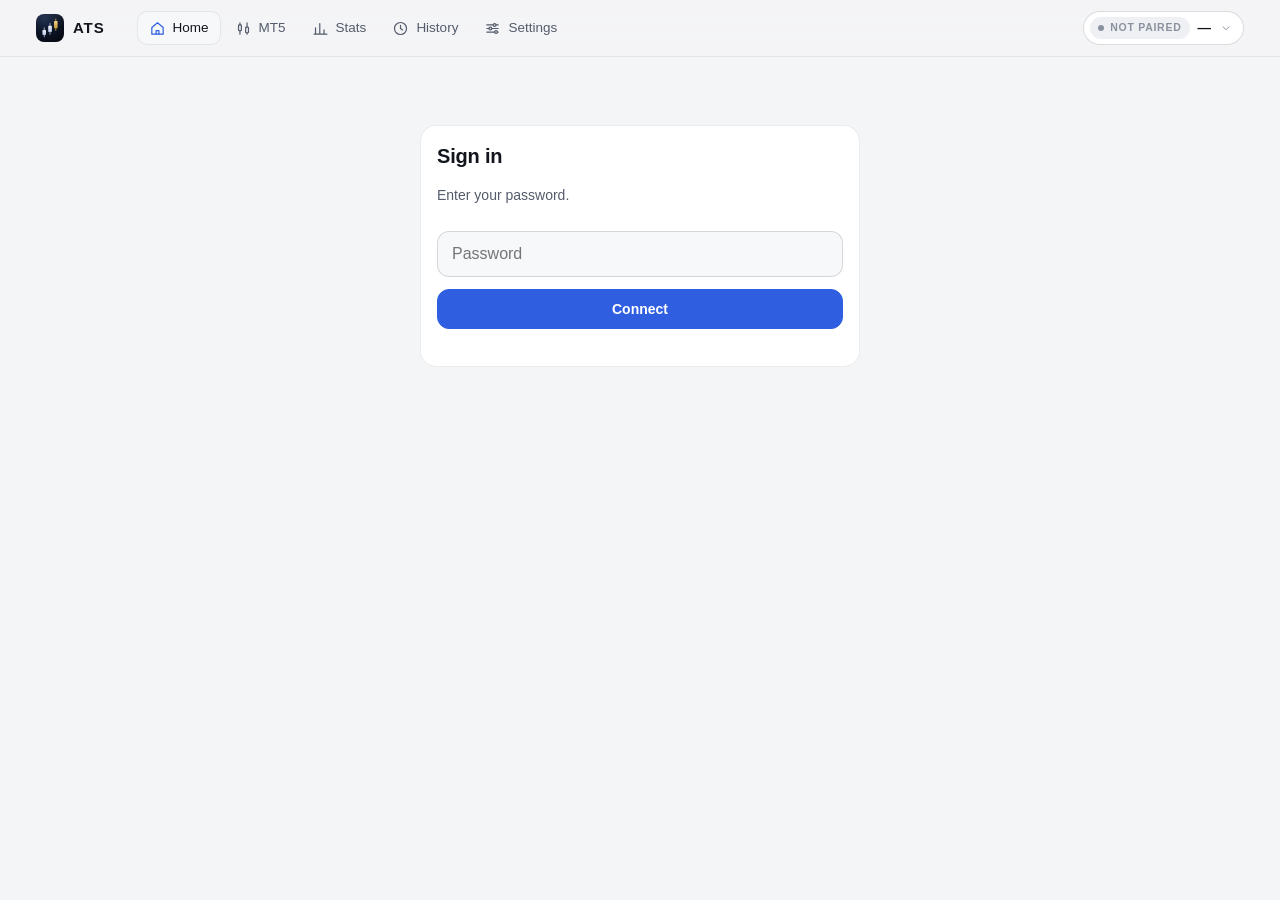
==== ats/index.html @ 589d9b40 "ATS v4.18.0: ATS Bot Activity scrolls (iPhone) + its own Clear history (tap twice); cache v32" ====
<!doctype html>
<html lang="en"><head>
<meta charset="utf-8">
<meta name="viewport" content="width=device-width,initial-scale=1,viewport-fit=cover">
<meta name="theme-color" content="#0a0b0e" media="(prefers-color-scheme: dark)">
<meta name="theme-color" content="#f4f5f7" media="(prefers-color-scheme: light)">
<meta name="mobile-web-app-capable" content="yes">
<meta name="apple-mobile-web-app-capable" content="yes">
<meta name="apple-mobile-web-app-status-bar-style" content="black-translucent">
<meta name="apple-mobile-web-app-title" content="ATS">
<meta name="application-name" content="ATS">
<meta name="app-version" content="4.18.0">
<meta name="description" content="ATS: ATS Bot, Rise and Fall, Even/Odd, Over/Under and Matches/Differs bots plus the MT5 bot, running 24/7 on your server.">
<title>ATS · Auto Trading System</title>
<link rel="manifest" href="manifest.json">
<link rel="icon" type="image/png" sizes="32x32" href="icons/favicon-32.png">
<link rel="icon" type="image/png" sizes="192x192" href="icons/ats-192.png">
<link rel="apple-touch-icon" sizes="180x180" href="icons/ats-180.png">
<link rel="stylesheet" href="style.css?v=74">
<script>try{var t=localStorage.getItem('ats.theme2')||'auto';var d=t==='dark'||(t==='auto'&&matchMedia('(prefers-color-scheme: dark)').matches);document.documentElement.dataset.theme=d?'dark':'light';}catch(e){document.documentElement.dataset.theme='dark';}</script>
</head><body>
<div class="chrome" id="chrome">
<header class="top">
  <div class="top-inner">
    <div class="brand"><span class="logo" aria-hidden="true"><img src="icons/ats-192.png" alt="" width="28" height="28"></span><b>ATS</b></div>
    <nav class="tabbar" id="tabbar" aria-label="Sections">
      <button type="button" data-go="home" class="on"><svg viewBox="0 0 24 24"><path d="M4 10.5L12 4l8 6.5V20H4z"/><path d="M10 20v-5h4v5"/></svg><span>Home</span></button>
      <button type="button" data-go="mt5"><svg viewBox="0 0 24 24"><path d="M7 4v3M7 15v5M17 4v6M17 18v2"/><rect x="5" y="7" width="4" height="8" rx="1"/><rect x="15" y="10" width="4" height="8" rx="1"/></svg><span>MT5</span></button>
      <button type="button" data-go="stats"><svg viewBox="0 0 24 24"><path d="M5 20V11M11 20V5M17 20v-6M3 20h18"/></svg><span>Stats</span></button>
      <button type="button" data-go="history"><svg viewBox="0 0 24 24"><circle cx="12" cy="12" r="8.5"/><path d="M12 7.5V12l3 2"/></svg><span>History</span></button>
      <button type="button" data-go="settings"><svg viewBox="0 0 24 24"><path d="M4 7h9M17 7h3M4 12h3M11 12h9M4 17h11M19 17h1"/><circle cx="15" cy="7" r="2"/><circle cx="9" cy="12" r="2"/><circle cx="17" cy="17" r="2"/></svg><span>Settings</span></button>
    </nav>
    <button type="button" class="stop-top" id="stopTop" hidden aria-label="Stop all bots"><svg viewBox="0 0 24 24"><rect x="6.5" y="6.5" width="11" height="11" rx="2"/></svg><span>Stop all</span></button>
    <button type="button" class="acct-pill" id="acctPill" aria-label="Account"><span class="badge" id="modeBadge"><i class="live-dot" id="liveDot"></i><span id="modeTxt">OFFLINE</span></span><span class="acct-bal" id="acctBal">—</span><svg class="chev" viewBox="0 0 24 24"><path d="M7 10l5 5 5-5"/></svg></button>
  </div>
</header>
<div class="real-strip" id="realStrip" hidden><span class="real-mini">REAL</span><span id="realStripTxt">Real money</span></div>
</div>

<main id="main">
  <section class="view" id="v-home">
    <div class="pair-card card" id="pairCard" hidden>
      <h2>Sign in</h2>
      <p class="muted">Enter your password.</p>
      <input type="password" id="pairInput" class="field" placeholder="Password" autocomplete="current-password" autocapitalize="off" autocorrect="off" spellcheck="false">
      <button type="button" class="btn primary block" id="pairBtn">Connect</button>
      <p class="err-txt" id="pairErr"></p>
    </div>
    <div id="homeMain" class="home">
      <header class="welcome">
        <div class="welcome-txt">
          <h1>Welcome, <span id="atsName">Trader</span><button type="button" class="icon-btn" id="atsNameEdit" aria-label="Edit name"><svg viewBox="0 0 24 24"><path d="M4 20h4L19 9l-4-4L4 16z"/></svg></button></h1>
          <p>to the future of auto trading</p>
        </div>
        <span class="mode-tag" id="heroMode">OFFLINE</span>
      </header>
      <div class="home-grid">
        <div class="home-main">
          <div class="summary" id="summary"></div>
          <section class="sec" aria-label="Bots">
            <div class="sec-h"><h2>Bots</h2><button type="button" class="btn danger sm" id="stopAll" hidden>Stop all</button></div>
            <div class="bots" id="bots"></div>
          </section>
        </div>
        <aside class="home-side">
          <section class="card" id="recentCard">
            <div class="card-h"><h3>Recent trades</h3><button type="button" class="link" data-go="history">See all</button></div>
            <ul class="trades" id="recent"></ul>
          </section>
          <div class="status-line" id="statusLine"><i class="dot"></i><span id="statusTxt">Connecting…</span></div>
        </aside>
      </div>
    </div>
  </section>

  <section class="view" id="v-bot" hidden>
    <div class="bot-head">
      <button type="button" class="back" id="botBack"><svg viewBox="0 0 24 24"><path d="M15 5l-7 7 7 7"/></svg><span>Bots</span></button>
      <div class="bot-title"><span class="mono" id="botMono">RF</span><div><h1 id="botName">Rise and Fall</h1><small id="botSub">V25 (1s)</small></div></div>
      <div class="bot-actions"><span class="chip" id="botChip">Stopped</span><button type="button" class="btn primary" id="botGo">Start</button></div>
    </div>
    <div class="bot-grid">
      <div class="bot-col">
        <div id="botLive"></div>
        <div id="botAnalysis"></div>
        <section class="card" id="botRecentCard"><div class="card-h"><h3>Recent trades</h3><button type="button" class="link" id="botHistLink">History</button></div><ul class="trades" id="botRecent"></ul></section>
      </div>
      <div class="bot-col">
        <section class="card form-card">
          <div class="card-h"><h3>Settings</h3><span class="muted" id="botFormNote"></span></div>
          <div class="notice" id="botFormLock" hidden><span>Stop the bot to change its settings.</span></div>
          <form id="botForm" autocomplete="off" onsubmit="return false"></form>
          <div class="save-row" id="botSave" hidden><button type="button" class="btn ghost" id="botDiscard">Discard</button><button type="button" class="btn primary" id="botSaveBtn">Save</button></div>
        </section>
      </div>
    </div>
  </section>

  <section class="view" id="v-ab" hidden>
    <div class="bot-head ab-head"><button type="button" class="back" id="abBack"><svg viewBox="0 0 24 24"><path d="M15 5l-7 7 7 7"/></svg><span>Bots</span></button></div>
    <div class="ab-wrap">
      <div id="abBody"></div>
      <section class="card ab-params">
        <button type="button" class="ab-ph" id="abParamsBtn" aria-expanded="false" aria-controls="abParamsBox"><span><b>Parameters</b><small>Stake, martingale, daily target, stop</small></span><svg viewBox="0 0 24 24"><path d="M7 10l5 5 5-5"/></svg></button>
        <div id="abParamsBox" hidden>
          <div class="notice" id="abLock" hidden><span>Stop the bot to change its parameters.</span></div>
          <form id="abForm" autocomplete="off" onsubmit="return false"></form>
          <p class="muted small ab-worst" id="abWorst"></p>
          <div class="save-row" id="abSave" hidden><button type="button" class="btn ghost" id="abDiscard">Discard</button><button type="button" class="btn primary" id="abSaveBtn">Save</button></div>
        </div>
      </section>
      <section class="card ab-params">
        <button type="button" class="ab-ph" id="abActBtn" aria-expanded="false" aria-controls="abActBox"><span><b>Activity</b><small id="abActSub">Recent trades</small></span><svg viewBox="0 0 24 24"><path d="M7 10l5 5 5-5"/></svg></button>
        <div id="abActBox" hidden><div class="ab-actf"><button type="button" class="ab-reset ab-clear" id="abClear" hidden><svg viewBox="0 0 24 24"><path d="M4 7h16M9 7V4.5h6V7M6.5 7l1 13h9l1-13"/></svg><span>Clear history</span></button></div><div class="ab-scroll" id="abScroll"><ul class="trades" id="abRecent"></ul></div></div>
      </section>
    </div>
  </section>

  <section class="view" id="v-mt5" hidden>
    <h1 class="page-title">MT5 <span>V25 (1s) CFD</span></h1>
    <div id="mt5Body"></div>
  </section>

  <section class="view" id="v-stats" hidden>
    <h1 class="page-title">Stats</h1>
    <div class="chips" id="statsChips"></div>
    <div id="statsBody"><div class="card"><p class="muted">Loading…</p></div></div>
  </section>

  <section class="view" id="v-history" hidden>
    <h1 class="page-title">History</h1>
    <div class="chips" id="histChips"></div>
    <div class="card"><ul class="trades" id="histList"></ul></div>
    <button type="button" class="btn ghost block" id="exportBtn">Export CSV</button>
  </section>

  <section class="view" id="v-settings" hidden>
    <h1 class="page-title">Settings</h1>
    <div id="setBody"></div>
  </section>
</main>

<button type="button" class="upd-bar" id="updBar" hidden>Update available</button>
<div class="toasts" id="toasts" aria-live="polite"></div>
<div class="sheet-wrap" id="sheetWrap" hidden><div class="sheet-bg" id="sheetBg"></div><div class="sheet" id="sheet" role="dialog"></div></div>

<script src="shared/ats-engine.js?v=74"></script>
<script src="remote.js?v=74"></script>
<script src="app.js?v=74"></script>
<script src="mt5.js?v=74"></script>
<script src="push.js?v=74"></script>
</body></html>
---- ats/style.css ----
/* ATS v4.9 · hairline design system. Light + dark, gold for Real. */
:root{--r-lg:16px;--r:12px;--r-sm:9px;--pad:16px;--gap:12px;--font:-apple-system,BlinkMacSystemFont,"SF Pro Text","Inter","Segoe UI",Roboto,Helvetica,Arial,sans-serif;--mono:"SF Mono",ui-monospace,Menlo,Consolas,monospace;--tab-h:64px;--sab:env(safe-area-inset-bottom,0px);--sat:env(safe-area-inset-top,0px)}
html[data-theme=dark]{color-scheme:dark;--bg:#0a0b0e;--bg2:#0e1014;--s1:#121419;--s2:#171a20;--s3:#1d2128;--line:rgba(255,255,255,.075);--line2:rgba(255,255,255,.13);--tx:#eceef2;--tx2:#a3a9b5;--tx3:#6c7380;--acc:#7aa2ff;--acc-bg:rgba(122,162,255,.12);--acc-tx:#0a0b0e;--up:#3fcf8e;--up-bg:rgba(63,207,142,.12);--dn:#ff6b6b;--dn-bg:rgba(255,107,107,.12);--warn:#f0b64e;--warn-bg:rgba(240,182,78,.12);--gold:#d9b25f;--gold2:#b58d3c;--gold-bg:rgba(217,178,95,.12);--shadow:0 12px 40px rgba(0,0,0,.45);--blur:rgba(10,11,14,.78)}
html[data-theme=light]{color-scheme:light;--bg:#f4f5f7;--bg2:#eef0f3;--s1:#ffffff;--s2:#f7f8fa;--s3:#eef0f4;--line:rgba(15,20,30,.08);--line2:rgba(15,20,30,.15);--tx:#12151b;--tx2:#545c6b;--tx3:#8a919e;--acc:#2f5fe0;--acc-bg:rgba(47,95,224,.09);--acc-tx:#fff;--up:#0f9a5f;--up-bg:rgba(15,154,95,.09);--dn:#d93b3b;--dn-bg:rgba(217,59,59,.08);--warn:#b9790e;--warn-bg:rgba(185,121,14,.1);--gold:#a77b22;--gold2:#8a6418;--gold-bg:rgba(167,123,34,.1);--shadow:0 12px 40px rgba(20,25,35,.14);--blur:rgba(244,245,247,.82)}
html.is-real{--acc:var(--gold);--acc-bg:var(--gold-bg)}
*{box-sizing:border-box;-webkit-tap-highlight-color:transparent}
html,body{margin:0;background:var(--bg);color:var(--tx);font:14px/1.45 var(--font);-webkit-font-smoothing:antialiased;-webkit-text-size-adjust:100%;text-size-adjust:100%}
body{min-height:100vh;padding-bottom:calc(var(--tab-h) + var(--sab) + 16px)}
h1,h2,h3{margin:0;font-weight:600;letter-spacing:-.01em}
button{font:inherit;color:inherit;cursor:pointer}
button:disabled{cursor:default;opacity:.45}
svg{width:18px;height:18px;fill:none;stroke:currentColor;stroke-width:1.7;stroke-linecap:round;stroke-linejoin:round;flex:none}
[hidden]{display:none!important}
.up{color:var(--up)}.dn{color:var(--dn)}.muted{color:var(--tx2)}.small{font-size:12.5px}.center{text-align:center}
.eyebrow{display:block;font-size:10.5px;font-weight:600;letter-spacing:.08em;text-transform:uppercase;color:var(--tx3)}

/* chrome */
.chrome{position:sticky;top:0;z-index:30;border-bottom:1px solid var(--line);padding-top:var(--sat)}
.chrome:before{content:"";position:absolute;inset:0;z-index:-1;background:var(--blur);backdrop-filter:saturate(1.4) blur(18px);-webkit-backdrop-filter:saturate(1.4) blur(18px)}
.top-inner{max-width:1240px;margin:0 auto;height:56px;display:flex;align-items:center;gap:14px;padding:0 var(--pad)}
.brand{display:flex;align-items:center;gap:9px;font-size:15px;letter-spacing:.06em}
.brand b{font-weight:700}.logo{color:var(--acc);display:flex}.logo svg{width:26px;height:26px;stroke:none}
.acct-pill{margin-left:auto;display:flex;align-items:center;gap:8px;height:34px;padding:0 10px 0 6px;border:1px solid var(--line2);border-radius:999px;background:var(--s1);min-width:0}
.acct-pill .chev{width:14px;height:14px;color:var(--tx3)}
.badge{display:inline-flex;align-items:center;gap:6px;height:22px;padding:0 8px;border-radius:999px;background:var(--s3);font-size:10.5px;font-weight:700;letter-spacing:.07em;color:var(--tx2)}
.badge.real{background:var(--gold-bg);color:var(--gold)}.badge.off{color:var(--tx3)}
.live-dot{width:6px;height:6px;border-radius:50%;background:var(--tx3)}
.live-dot.on{background:var(--up);box-shadow:0 0 0 3px var(--up-bg);animation:pulse 2s infinite}
@keyframes pulse{50%{box-shadow:0 0 0 5px transparent}}
.acct-bal{font-weight:600;font-variant-numeric:tabular-nums;font-size:13.5px;white-space:nowrap}
.real-strip{display:flex;justify-content:center;align-items:center;gap:8px;padding:6px var(--pad);font-size:12px;color:var(--gold);border-top:1px solid var(--gold-bg);background:linear-gradient(90deg,transparent,var(--gold-bg),transparent)}
.real-mini{font-size:10px;font-weight:700;letter-spacing:.1em;border:1px solid var(--gold);border-radius:4px;padding:0 5px}
.tabbar{position:fixed;left:0;right:0;bottom:0;z-index:40;display:flex;justify-content:space-around;height:calc(var(--tab-h) + var(--sab));padding:6px 4px var(--sab);background:var(--blur);backdrop-filter:saturate(1.4) blur(18px);-webkit-backdrop-filter:saturate(1.4) blur(18px);border-top:1px solid var(--line)}
.tabbar button{flex:1;display:flex;flex-direction:column;align-items:center;justify-content:center;gap:3px;border:0;background:none;color:var(--tx3);font-size:10.5px;font-weight:500;border-radius:10px;min-width:0}
.tabbar button svg{width:21px;height:21px}
.tabbar button.on{color:var(--tx)}.tabbar button.on svg{color:var(--acc)}

main{max-width:1240px;margin:0 auto;padding:18px var(--pad) 8px}
.view{animation:fade .22s ease}
@keyframes fade{from{opacity:0;transform:translateY(4px)}}
.page-title{font-size:24px;margin:4px 0 16px;display:flex;align-items:baseline;gap:10px;flex-wrap:wrap}
.page-title span{font-size:13px;font-weight:500;color:var(--tx3)}

/* cards, rows */
.card{background:var(--s1);border:1px solid var(--line);border-radius:var(--r-lg);padding:var(--pad);margin-bottom:var(--gap);min-width:0}
.card-h{display:flex;align-items:center;justify-content:space-between;gap:10px;margin-bottom:12px;min-width:0}
.card-h h3{font-size:14px}.card-h .muted{font-size:12px;white-space:nowrap;overflow:hidden;text-overflow:ellipsis}
.row{display:flex;align-items:center;gap:12px;padding:11px 0;border-top:1px solid var(--line);width:100%;min-width:0;text-align:left}
.card-h+.row,.row:first-child{border-top:0}
.row .l{flex:1;min-width:0}.row .l b{display:block;font-weight:500}.row .l small{display:block;color:var(--tx3);font-size:12px;overflow:hidden;text-overflow:ellipsis}
.row .r{text-align:right;font-variant-numeric:tabular-nums;font-weight:600}.row .r small{display:block;font-weight:500;font-size:12px}
.row .mtr{width:90px;flex:none}
.link-row{background:none;border:0;border-top:1px solid var(--line);color:inherit}.link-row svg{color:var(--tx3);width:16px;height:16px}
.kv{display:flex;justify-content:space-between;gap:10px;padding:8px 0;border-top:1px solid var(--line);font-size:13px}.kv span{color:var(--tx2)}.kv b{font-weight:500;text-align:right}
.kvs{display:grid;grid-template-columns:repeat(4,minmax(0,1fr));gap:1px;background:var(--line);border:1px solid var(--line);border-radius:var(--r);overflow:hidden;margin-top:14px}
.kvs>div{background:var(--s1);padding:10px 10px 9px;min-width:0}.kvs b{display:block;margin-top:3px;font-weight:600;font-variant-numeric:tabular-nums;white-space:nowrap;overflow:hidden;text-overflow:ellipsis;font-size:13.5px}
.empty{color:var(--tx3);padding:14px 0;text-align:center;list-style:none;margin:0}
.notice{display:flex;gap:10px;align-items:flex-start;padding:10px 12px;border-radius:var(--r);background:var(--warn-bg);color:var(--warn);font-size:13px;margin-bottom:12px;border:1px solid transparent}
.notice.bad{background:var(--dn-bg);color:var(--dn)}
.chip{display:inline-flex;align-items:center;gap:6px;height:22px;padding:0 9px;border-radius:999px;border:1px solid var(--line2);font-size:11.5px;font-weight:600;color:var(--tx2);white-space:nowrap;flex:none}
.chip.live{color:var(--up);border-color:transparent;background:var(--up-bg)}.chip.live:before{content:"";width:6px;height:6px;border-radius:50%;background:currentColor;animation:pulse 2s infinite}
.chip.ok{color:var(--up);border-color:transparent;background:var(--up-bg)}.chip.warn{color:var(--warn);border-color:transparent;background:var(--warn-bg)}.chip.bad{color:var(--dn);border-color:transparent;background:var(--dn-bg)}
.tag{display:inline-block;margin-left:6px;padding:0 6px;border-radius:5px;border:1px solid var(--line2);font-size:10px;font-weight:600;color:var(--tx2);vertical-align:1px;letter-spacing:.02em}
.tag.real{color:var(--gold);border-color:var(--gold)}

/* buttons */
.btn{display:inline-flex;align-items:center;justify-content:center;gap:7px;height:40px;padding:0 16px;border-radius:var(--r);border:1px solid var(--line2);background:var(--s2);font-weight:600;font-size:14px;white-space:nowrap;transition:background .15s,border-color .15s,transform .1s}
.btn:active:not(:disabled){transform:scale(.98)}
.btn svg{width:15px;height:15px}
.btn.primary{background:var(--acc);border-color:var(--acc);color:var(--acc-tx)}
.btn.real{background:linear-gradient(180deg,var(--gold),var(--gold2));border-color:var(--gold2);color:#17130a}
.btn.ghost{background:transparent}.btn.ghost:hover:not(:disabled){background:var(--s2)}
.btn.danger{background:var(--dn-bg);border-color:transparent;color:var(--dn)}
.btn.block{width:100%}.btn.sm{height:34px;padding:0 12px;font-size:13px;border-radius:10px}
.link{background:none;border:0;padding:4px 0;color:var(--acc);font-weight:600;font-size:13px}.link.dn{color:var(--dn)}
.icon-btn{display:inline-flex;align-items:center;justify-content:center;width:28px;height:28px;border-radius:8px;border:1px solid transparent;background:none;color:var(--tx3);vertical-align:middle;margin-left:4px}
.icon-btn:hover{border-color:var(--line2);color:var(--tx2)}.icon-btn svg{width:15px;height:15px}
.field{width:100%;height:46px;border-radius:var(--r);border:1px solid var(--line2);background:var(--s2);color:var(--tx);padding:0 14px;font:16px var(--font);margin:12px 0}
.field:focus{outline:0;border-color:var(--acc)}
.err-txt{color:var(--dn);font-size:13px;min-height:1em;margin:8px 0 0}

/* home */
.welcome{display:flex;align-items:flex-end;justify-content:space-between;gap:16px;margin:6px 0 18px}
.welcome h1{font-size:26px;line-height:1.15;letter-spacing:-.02em;font-weight:600}
.welcome h1 span{background:linear-gradient(90deg,var(--tx),var(--acc));-webkit-background-clip:text;background-clip:text;color:transparent}
.welcome p{margin:4px 0 0;color:var(--tx2);font-size:15px;letter-spacing:-.005em}
.mode-tag{flex:none;font-size:10.5px;font-weight:700;letter-spacing:.12em;text-transform:uppercase;padding:5px 10px;border-radius:999px;border:1px solid var(--line2);color:var(--tx2)}
.mode-tag.real{color:var(--gold);border-color:var(--gold)}.mode-tag.off{color:var(--tx3)}
.summary{display:grid;grid-template-columns:repeat(3,minmax(0,1fr));border:1px solid var(--line);border-radius:var(--r-lg);background:var(--s1);margin-bottom:22px;overflow:hidden}
.summary .sm{padding:14px var(--pad);border-left:1px solid var(--line);min-width:0}.summary .sm:first-child{border-left:0}
.summary b{display:block;font-size:19px;font-weight:600;margin-top:4px;font-variant-numeric:tabular-nums;letter-spacing:-.01em;white-space:nowrap;overflow:hidden;text-overflow:ellipsis}
.summary b em{font-style:normal;color:var(--tx3);font-weight:500;font-size:14px}
.summary small{display:block;color:var(--tx3);font-size:11.5px;white-space:nowrap;overflow:hidden;text-overflow:ellipsis}
.sec-h{display:flex;align-items:center;justify-content:space-between;margin-bottom:12px}.sec-h h2{font-size:17px}
.bots{display:grid;grid-template-columns:minmax(0,1fr);gap:var(--gap);margin-bottom:22px}
.bcard{background:var(--s1);border:1px solid var(--line);border-radius:var(--r-lg);padding:14px var(--pad) 12px;display:flex;flex-direction:column;min-width:0;transition:border-color .2s}
.bcard.on{border-color:color-mix(in srgb,var(--up) 35%,var(--line))}
.bc-h{display:flex;align-items:center;gap:11px;min-width:0}
.mono{flex:none;width:36px;height:36px;border-radius:10px;border:1px solid var(--line2);display:flex;align-items:center;justify-content:center;font:600 12px var(--mono);letter-spacing:.02em;color:var(--tx2);background:var(--s2)}
.bcard.on .mono{color:var(--acc);border-color:color-mix(in srgb,var(--acc) 40%,var(--line2))}
.bc-t{flex:1;min-width:0}.bc-t b{display:block;font-size:15px;font-weight:600}.bc-t small{display:block;color:var(--tx3);font-size:12px;white-space:nowrap;overflow:hidden;text-overflow:ellipsis}
.bc-m{display:grid;grid-template-columns:repeat(4,minmax(0,1fr));gap:8px;margin:14px 0 12px}
.bc-m b{display:block;font-size:15px;font-weight:600;margin-top:2px;font-variant-numeric:tabular-nums;white-space:nowrap;overflow:hidden;text-overflow:ellipsis}
.dbar{position:relative;height:4px;border-radius:4px;background:var(--s3);overflow:hidden}
.dbar .z{position:absolute;top:-2px;bottom:-2px;width:1px;background:var(--tx3);z-index:1}
.dbar .f{position:absolute;top:0;bottom:0;border-radius:4px}.dbar .f.p{background:var(--up)}.dbar .f.n{background:var(--dn)}
.dbar-l{display:flex;justify-content:space-between;font-size:10.5px;color:var(--tx3);margin-top:5px;font-variant-numeric:tabular-nums}
.bc-s{display:flex;align-items:center;justify-content:space-between;gap:10px;margin:10px 0 12px;font-size:12.5px;color:var(--tx2);min-height:20px;min-width:0}
.bc-s>span{min-width:0;overflow:hidden;text-overflow:ellipsis;white-space:nowrap}
.sdots{display:flex;align-items:center;gap:4px;flex:none}.sdots i{width:7px;height:7px;border-radius:50%;border:1px solid var(--line2)}
.sdots i.w{background:var(--up);border-color:var(--up)}.sdots i.l{background:var(--dn);border-color:var(--dn)}.sdots i.c{border-color:var(--acc);box-shadow:0 0 0 2px var(--acc-bg)}
.sdots span{font-size:11px;color:var(--tx3);margin-left:3px;font-variant-numeric:tabular-nums}
.bc-f{display:flex;gap:8px;margin-top:auto;padding-top:12px;border-top:1px solid var(--line)}
.bc-f .btn{flex:1}.bc-f .btn svg{width:14px;height:14px}
.trades{list-style:none;margin:0;padding:0}
.trades li{display:flex;align-items:center;gap:11px;padding:10px 0;border-top:1px solid var(--line);min-width:0}
.trades li:first-child{border-top:0}
.t-ico{flex:none;width:30px;height:30px;border-radius:9px;display:flex;align-items:center;justify-content:center;font:600 11.5px var(--mono);border:1px solid var(--line2)}
.t-ico.u{color:var(--up)}.t-ico.d{color:var(--dn)}.t-ico svg{width:15px;height:15px}
.t-main{flex:1;min-width:0}.t-main b{display:block;font-weight:500;font-size:13.5px;white-space:nowrap;overflow:hidden;text-overflow:ellipsis}.t-main small{display:block;color:var(--tx3);font-size:12px;white-space:nowrap;overflow:hidden;text-overflow:ellipsis}
.amt{font-weight:600;font-variant-numeric:tabular-nums;text-align:right;white-space:nowrap}
.status-line{display:flex;align-items:center;gap:8px;font-size:12px;color:var(--tx3);padding:4px 2px 12px}
.status-line .dot{width:6px;height:6px;border-radius:50%;background:var(--tx3)}.status-line.ok .dot{background:var(--up)}.status-line.err{color:var(--dn)}.status-line.err .dot{background:var(--dn)}
.pair-card{max-width:440px;margin:40px auto}.pair-card h2{font-size:20px;margin-bottom:6px}

/* bot detail */
.bot-head{display:flex;align-items:center;gap:12px;flex-wrap:wrap;margin:0 0 16px}
.back{display:inline-flex;align-items:center;gap:2px;border:0;background:none;color:var(--tx2);padding:6px 6px 6px 0;font-weight:500}.back svg{width:18px;height:18px}
.bot-title{display:flex;align-items:center;gap:12px;flex:1;min-width:0;order:3;flex-basis:100%}
.bot-title h1{font-size:22px}.bot-title small{display:block;color:var(--tx3);font-size:12.5px}
.bot-title .mono{width:42px;height:42px;font-size:13px;color:var(--acc)}
.bot-actions{margin-left:auto;display:flex;align-items:center;gap:10px}
.bot-grid,.mt5-grid{display:grid;grid-template-columns:minmax(0,1fr);gap:0 var(--gap)}
.bot-col{min-width:0}
.big{font-size:30px;font-weight:600;letter-spacing:-.02em;font-variant-numeric:tabular-nums;line-height:1.15;margin-top:2px}
.lv-top{display:flex;justify-content:space-between;align-items:flex-start;gap:12px;margin-bottom:14px}
.lv-r{text-align:right;display:flex;flex-direction:column;align-items:flex-end;gap:3px}.lv-r b{font-size:15px;font-variant-numeric:tabular-nums}.lv-r small{color:var(--tx3);font-size:12px}
.lv-msg{margin:12px 0 0;color:var(--tx2);font-size:13px}
.live-card .btn.block{margin-top:14px}
.ses-row{display:flex;justify-content:space-between;align-items:center;gap:10px;margin-top:12px;font-size:12.5px;color:var(--tx2)}
.pos{display:flex;align-items:center;gap:10px;flex-wrap:wrap;margin-top:12px;padding:10px 12px;border-radius:var(--r);border:1px solid var(--line2);background:var(--s2)}.pos b{flex:1;font-weight:600}
.sig{display:flex;align-items:center;gap:12px;flex-wrap:wrap}.sig b{font-size:22px;font-variant-numeric:tabular-nums}.sig small{color:var(--tx3);font-size:12px;flex-basis:100%}
.sig-dir{display:inline-flex;align-items:center;gap:5px;font-weight:600;padding:4px 10px;border-radius:999px;border:1px solid var(--line2)}
.sig-dir.up{color:var(--up);background:var(--up-bg);border-color:transparent}.sig-dir.dn{color:var(--dn);background:var(--dn-bg);border-color:transparent}.sig-dir svg{width:14px;height:14px}
.tfs{display:grid;grid-template-columns:repeat(5,minmax(0,1fr));gap:6px;margin-top:14px}
.tfs span{border:1px solid var(--line);border-radius:10px;padding:7px 6px;text-align:center;font-size:10.5px;color:var(--tx3);letter-spacing:.04em}
.tfs b{display:block;font-size:13px;color:var(--tx);margin-top:2px;font-variant-numeric:tabular-nums}.tfs .up b{color:var(--up)}.tfs .dn b{color:var(--dn)}
.freq{display:grid;grid-template-columns:repeat(10,minmax(0,1fr));gap:5px;height:120px;align-items:end}
.fb{display:flex;flex-direction:column;align-items:center;justify-content:flex-end;height:100%;min-width:0}
.fb i{width:100%;max-width:26px;border-radius:5px 5px 2px 2px;background:var(--s3);border:1px solid var(--line2);transition:height .3s}
.fb span{font:600 12px var(--mono);margin-top:5px;color:var(--tx2)}.fb small{font-size:10px;color:var(--tx3);font-variant-numeric:tabular-nums}
.fb.ev i{background:color-mix(in srgb,var(--acc) 22%,var(--s3))}.fb.od i{background:color-mix(in srgb,var(--warn) 22%,var(--s3))}
.fb.ov i{background:color-mix(in srgb,var(--up) 28%,var(--s3))}.fb.un i{background:color-mix(in srgb,var(--dn) 25%,var(--s3))}.fb.both i{background:color-mix(in srgb,var(--acc) 25%,var(--s3))}
.fb.pick i{background:var(--acc);border-color:var(--acc)}.fb.last span{color:var(--acc)}
.form-card .card-h{margin-bottom:6px}
.fgroup{border:0;margin:0;padding:12px 0 2px;border-top:1px solid var(--line);min-width:0}
.fgroup:first-child{border-top:0;padding-top:4px}
.fgroup legend{float:left;width:100%;padding:0;margin:0 0 4px;font-size:10.5px;font-weight:600;letter-spacing:.08em;text-transform:uppercase;color:var(--tx3)}
.frow{clear:both;display:flex;align-items:center;gap:12px;min-height:48px;padding:6px 0;min-width:0}
.frow>label:first-child{flex:1;min-width:0}.frow label b{display:block;font-weight:500}.frow label small{display:block;font-size:11.5px;color:var(--tx3);line-height:1.3}
.inp{flex:none;display:flex;align-items:center;width:132px;height:40px;border:1px solid var(--line2);border-radius:10px;background:var(--s2);padding:0 10px;gap:4px;transition:border-color .15s}
.inp:focus-within{border-color:var(--acc);box-shadow:0 0 0 3px var(--acc-bg)}
.inp i{font-style:normal;color:var(--tx3);font-size:13px;flex:none}
.inp input{flex:1;min-width:0;width:100%;border:0;background:none;color:var(--tx);font:16px var(--font);font-variant-numeric:tabular-nums;text-align:right;padding:0;outline:0}
.inp input:disabled{color:var(--tx3)}
.frow select{flex:none;width:156px;max-width:52%;height:40px;border:1px solid var(--line2);border-radius:10px;background:var(--s2);color:var(--tx);font:16px var(--font);padding:0 30px 0 10px;-webkit-appearance:none;appearance:none;background-image:linear-gradient(45deg,transparent 50%,var(--tx3) 50%),linear-gradient(135deg,var(--tx3) 50%,transparent 50%);background-position:calc(100% - 15px) 18px,calc(100% - 10px) 18px;background-size:5px 5px;background-repeat:no-repeat;text-overflow:ellipsis}
.frow select:focus{outline:0;border-color:var(--acc)}
.switch{position:relative;flex:none;width:46px;height:28px}
.switch input{position:absolute;opacity:0;inset:0;margin:0;cursor:pointer;z-index:1}
.switch span{position:absolute;inset:0;border-radius:999px;background:var(--s3);border:1px solid var(--line2);transition:background .2s}
.switch span:after{content:"";position:absolute;top:3px;left:3px;width:20px;height:20px;border-radius:50%;background:#fff;box-shadow:0 1px 3px rgba(0,0,0,.3);transition:transform .2s}
.switch input:checked+span{background:var(--acc);border-color:var(--acc)}.switch input:checked+span:after{transform:translateX(18px)}
.switch input:disabled+span{opacity:.5}
.save-row{position:sticky;bottom:calc(var(--tab-h) + var(--sab) + 8px);display:flex;gap:8px;justify-content:flex-end;padding:12px 0 0;margin-top:8px;border-top:1px solid var(--line);background:var(--s1)}
.save-row .btn{flex:1;max-width:180px}
.row-btns{display:flex;gap:8px;margin-top:10px}

/* stats / history */
.chips{display:flex;gap:6px;overflow-x:auto;margin:0 0 14px;padding-bottom:2px;scrollbar-width:none;max-width:100%}.chips::-webkit-scrollbar{display:none}
.chip-btn{flex:none;height:32px;padding:0 13px;border-radius:999px;border:1px solid var(--line2);background:transparent;color:var(--tx2);font-weight:500;font-size:13px}
.chip-btn.on{background:var(--tx);border-color:var(--tx);color:var(--bg)}
.st-grid{display:grid;grid-template-columns:repeat(2,minmax(0,1fr));gap:var(--gap);margin-bottom:var(--gap)}
.st{background:var(--s1);border:1px solid var(--line);border-radius:var(--r-lg);padding:14px;min-width:0}
.st-num{font-size:22px;font-weight:600;margin:4px 0 6px;font-variant-numeric:tabular-nums;white-space:nowrap;overflow:hidden;text-overflow:ellipsis}.st small{color:var(--tx3);font-size:12px}
.meter{position:relative;height:4px;border-radius:4px;background:var(--s3);margin:6px 0}.meter i{position:absolute;left:0;top:0;bottom:0;border-radius:4px;background:var(--tx3)}
.meter i.ok{background:var(--up)}.meter i.bad{background:var(--dn)}.meter em{position:absolute;top:-3px;bottom:-3px;width:1px;background:var(--tx2)}
#exportBtn{margin-top:4px}

/* settings */
.seg{display:flex;padding:3px;border-radius:11px;background:var(--s3);gap:3px}
.seg button{flex:1;height:34px;border:0;border-radius:8px;background:none;color:var(--tx2);font-weight:500;font-size:13px}
.seg button.on{background:var(--s1);color:var(--tx);box-shadow:0 1px 3px rgba(0,0,0,.15)}
.seg.acct{margin:18px 0 4px}.seg.acct button.on.real{color:var(--gold)}
.bal{font-size:32px;font-weight:600;letter-spacing:-.02em;margin:4px 0 2px;font-variant-numeric:tabular-nums}.bal.gold{color:var(--gold)}

/* mt5 */
.rec-card .steps{display:flex;gap:6px;margin-bottom:2px;overflow-x:auto}
.rec-card .steps i{flex:1;min-width:46px;font-style:normal;text-align:center;padding:8px 4px;border-radius:10px;border:1px solid var(--line);font-size:12px;color:var(--tx3)}
.rec-card .steps i b{font-weight:600;font-variant-numeric:tabular-nums}
.rec-card .steps i.done{border-color:transparent;background:var(--dn-bg);color:var(--dn)}
.rec-card .steps i.cur{border-color:var(--acc);color:var(--acc);box-shadow:0 0 0 3px var(--acc-bg)}
.rec-card .kvs{margin-top:12px}

/* overlays */
.upd-bar{position:fixed;left:50%;transform:translateX(-50%);bottom:calc(var(--tab-h) + var(--sab) + 14px);z-index:60;height:36px;padding:0 16px;border-radius:999px;border:1px solid var(--line2);background:var(--s1);box-shadow:var(--shadow);font-weight:600;font-size:13px;color:var(--acc)}
.toasts{position:fixed;left:0;right:0;top:calc(var(--sat) + 64px);z-index:70;display:flex;flex-direction:column;align-items:center;pointer-events:none;padding:0 12px}
.toast{pointer-events:auto;display:flex;align-items:center;gap:10px;width:100%;max-width:420px;padding:10px 10px 10px 12px;border-radius:14px;background:var(--s1);border:1px solid var(--line2);box-shadow:var(--shadow);animation:tin .25s ease;transition:opacity .3s,transform .3s}
.toast.out{opacity:0;transform:translateY(-8px)}
@keyframes tin{from{opacity:0;transform:translateY(-8px)}}
.toast .ti{flex:none;width:28px;height:28px;border-radius:8px;display:flex;align-items:center;justify-content:center;background:var(--s3);color:var(--tx2)}.toast .ti svg{width:15px;height:15px}
.toast.win .ti{background:var(--up-bg);color:var(--up)}.toast.loss .ti,.toast.error .ti{background:var(--dn-bg);color:var(--dn)}.toast.warn .ti,.toast.lock .ti{background:var(--warn-bg);color:var(--warn)}
.toast .tt{flex:1;min-width:0}.toast b{display:block;font-weight:600;font-size:13.5px}.toast small{display:block;color:var(--tx2);font-size:12px}
.toast time{font-size:11px;color:var(--tx3)}
.toast-x{border:0;background:none;color:var(--tx3);padding:4px;display:flex}.toast-x svg{width:14px;height:14px}
.sheet-wrap{position:fixed;inset:0;z-index:80;display:flex;align-items:flex-end;justify-content:center}
.sheet-bg{position:absolute;inset:0;background:rgba(0,0,0,.45);animation:fade .2s}
.sheet{position:relative;width:100%;max-width:460px;max-height:88vh;overflow:auto;background:var(--s1);border:1px solid var(--line2);border-bottom:0;border-radius:20px 20px 0 0;padding:22px 20px calc(20px + var(--sab));animation:up .25s ease}
@keyframes up{from{transform:translateY(30px);opacity:0}}
.sheet h2{font-size:19px;margin-bottom:6px}.sheet h2.real-h{color:var(--gold)}.sheet p{color:var(--tx2);margin:0 0 6px}
.btns{display:flex;flex-direction:column;gap:8px;margin-top:18px}

/* responsive */
@media (min-width:640px){
  .bots{grid-template-columns:repeat(2,minmax(0,1fr))}
  .st-grid{grid-template-columns:repeat(4,minmax(0,1fr))}
  .welcome h1{font-size:32px}
  .sheet{border-radius:20px;border-bottom:1px solid var(--line2);margin-bottom:auto;margin-top:12vh}
  .sheet-wrap{align-items:flex-start}
}
@media (min-width:960px){
  body{padding-bottom:24px}
  .tabbar{position:static;height:auto;padding:0;background:none;border:0;backdrop-filter:none;-webkit-backdrop-filter:none;justify-content:flex-start;gap:2px;margin-left:18px}
  .tabbar button{flex:none;flex-direction:row;gap:7px;height:34px;padding:0 12px;font-size:13.5px;color:var(--tx2)}
  .tabbar button svg{width:17px;height:17px}
  .tabbar button.on{background:var(--s2);box-shadow:inset 0 0 0 1px var(--line)}
  .acct-pill{margin-left:auto}
  main{padding-top:28px}
  .home-grid{display:grid;grid-template-columns:minmax(0,1fr) 340px;gap:22px;align-items:start}
  .home-side{position:sticky;top:84px}
  .bot-grid,.mt5-grid{grid-template-columns:minmax(0,1fr) minmax(0,1fr)}
  .bot-title{order:0;flex-basis:auto}
  .save-row{bottom:12px}
  .upd-bar{bottom:20px}
  .welcome{margin:2px 0 24px}
}
@media (max-width:400px){
  :root{--pad:14px}
  .summary b{font-size:17px}
  .bc-m{grid-template-columns:repeat(4,minmax(0,1fr));gap:6px}.bc-m b{font-size:14px}
  .kvs{grid-template-columns:repeat(2,minmax(0,1fr))}
  .inp{width:118px}.frow select{width:140px}
  .welcome h1{font-size:24px}
}
@media (prefers-reduced-motion:reduce){*{animation:none!important;transition:none!important}}
.kvs>div:last-child:nth-child(3){grid-column:span 2}
.inp.wide{width:58%;max-width:240px}.inp.wide input{text-align:left;font-size:15px}
/* v4.9 · Stop all in the top bar */
.stop-top{display:inline-flex;align-items:center;gap:6px;height:34px;padding:0 12px;border-radius:999px;border:1px solid color-mix(in srgb,var(--dn) 45%,transparent);background:var(--dn-bg);color:var(--dn);font-weight:600;font-size:13px;white-space:nowrap;margin-left:auto}
.stop-top svg{width:15px;height:15px;fill:currentColor;stroke:none}
.stop-top[hidden]{display:none}.stop-top:not([hidden])+.acct-pill{margin-left:0}.acct-pill{flex:none}
@media (max-width:420px){.stop-top span{display:none}.stop-top{padding:0 10px}}
#stopAll svg{width:14px;height:14px}
/* v4.9 · MT5 account switch */
.acct-card .seg.acct{margin:4px 0 0}.acct-card.is-real{border-color:color-mix(in srgb,var(--gold) 55%,transparent)}
.acct-card .seg.acct button.on.real{background:linear-gradient(180deg,var(--gold),var(--gold2));color:#17130a}
/* v4.9 · digit analysis (same layout and colours as the HTML analyzer) */
.dg-panel{--g:#2ee59d;--gb:rgba(46,229,157,.1);--gl:rgba(46,229,157,.3);--r_:#ff5c6c;--rb:rgba(255,92,108,.1);--rl:rgba(255,92,108,.3)}
html[data-theme=light] .dg-panel{--g:#0f9f6e;--gb:#e8f8f1;--gl:#9ad9c0;--r_:#e11d48;--rb:#fff1f2;--rl:#fecdd3}
.sg-grid{display:grid;grid-template-columns:1fr 1fr;gap:10px}
.sg-card{border-radius:12px;padding:12px;border:1px solid var(--line2);min-width:0}
.sg-card span{display:block;font-size:11px;font-weight:600;color:var(--tx3);text-transform:uppercase;letter-spacing:.04em}
.sg-card b{display:block;margin-top:4px;font-size:14px;white-space:nowrap;overflow:hidden;text-overflow:ellipsis}
.sg-card em{display:block;font-style:normal;font-weight:800;font-size:18px;margin-top:2px;font-variant-numeric:tabular-nums}
.sg-card.a{background:var(--gb);border-color:var(--gl)}.sg-card.a em{color:var(--g)}
.sg-card.b{background:var(--rb);border-color:var(--rl)}.sg-card.b em{color:var(--r_)}
.dg-next{margin:12px 0 0;display:flex;gap:8px;align-items:baseline;font-weight:600}
.sq-strip{display:flex;flex-wrap:wrap;gap:5px}
.sq-strip i{width:30px;height:30px;border-radius:8px;display:flex;align-items:center;justify-content:center;font:800 12px var(--font);font-style:normal;background:var(--s2);border:1px solid var(--line2);color:var(--tx2)}
.sq-strip i.even,.sq-strip i.over{background:var(--gb);border-color:var(--gl);color:var(--g)}
.sq-strip i.odd,.sq-strip i.under{background:var(--rb);border-color:var(--rl);color:var(--r_)}
.sq-strip i.newest{box-shadow:0 0 0 1px var(--g)}
.sk-grid{display:grid;grid-template-columns:1fr 1fr;gap:10px}
.sk-box{border-radius:12px;padding:12px;border:1px solid var(--line2)}
.sk-box>b{display:block;font-size:12px;margin-bottom:8px}
.sk-box>div{display:grid;grid-template-columns:repeat(3,1fr);gap:6px;text-align:center}
.sk-box span{font-size:20px;font-weight:800;font-variant-numeric:tabular-nums}
.sk-box small{display:block;font-size:10px;font-weight:500;color:var(--tx3);text-transform:uppercase;letter-spacing:.03em}
.sk-box.a{background:var(--gb);border-color:var(--gl)}.sk-box.a>b,.sk-box.a span{color:var(--g)}
.sk-box.b{background:var(--rb);border-color:var(--rl)}.sk-box.b>b,.sk-box.b span{color:var(--r_)}
.pb-list{display:flex;flex-direction:column;gap:10px}
.pb-track{height:28px;background:var(--s3);border-radius:8px;overflow:hidden}
.pb-fill{height:100%;border-radius:8px;display:flex;align-items:center;padding:0 10px;font-size:12px;font-weight:700;white-space:nowrap;transition:width .3s;overflow:visible}
.pb-fill.a{background:linear-gradient(90deg,#1fbf80,#2ee59d);color:#06281c}.pb-fill.b{background:linear-gradient(90deg,#e04555,#ff5c6c);color:#2a0a0e}
.dg-grid{display:grid;grid-template-columns:repeat(5,minmax(0,1fr));gap:6px}
.dg-cell{background:var(--s2);border:1px solid var(--line2);border-radius:10px;padding:8px 4px 6px;text-align:center;display:flex;flex-direction:column;align-items:center;min-width:0}
.dg-cell small{font-size:10px;font-weight:700;line-height:1;margin-bottom:4px;font-variant-numeric:tabular-nums}
.dg-plot{height:48px;display:flex;flex-direction:column;justify-content:flex-end;align-items:center;width:100%}
.dg-plot i{width:50%;max-width:14px;min-height:2px;border-radius:3px 3px 0 0;background:linear-gradient(180deg,#2ee59d,#1fbf80);transition:height .25s}
.dg-cell b{font-size:13px;margin-top:4px}
.dg-cell.most{border-color:var(--g);background:var(--gb)}.dg-cell.most b,.dg-cell.most small{color:var(--g)}
.dg-cell.least{border-color:var(--r_);background:var(--rb)}.dg-cell.least b,.dg-cell.least small{color:var(--r_)}.dg-cell.least .dg-plot i{background:linear-gradient(180deg,#ff5c6c,#e04555)}
.ml-row{display:flex;gap:8px;flex-wrap:wrap;margin-top:10px}
.ml{border:1px solid var(--line2);border-radius:20px;padding:6px 10px;font-size:11.5px;background:var(--s2)}
.ml.most b{color:var(--g)}.ml.least b{color:var(--r_)}
.logo img{width:28px;height:28px;border-radius:8px;display:block}

/* v4.14 ATS Bot: compact dashboard, slim level bar, pill Start button. Accent on Demo, gold on Real. */
.ab-mono{color:var(--acc)}.ab-mono svg{width:18px;height:18px}
.ab-bar{position:relative;height:4px;border-radius:4px;background:var(--s3);overflow:hidden}
.ab-bar i{position:absolute;left:0;top:0;bottom:0;border-radius:inherit;background:linear-gradient(90deg,color-mix(in srgb,var(--up) 60%,transparent),var(--up));transition:width .6s cubic-bezier(.2,.8,.2,1)}
.ab-card .bc-s{justify-content:space-between}.ab-card .bc-s>span:first-child{display:inline-flex;align-items:center;gap:5px;min-width:0}.ab-card .bc-s svg{width:13px;height:13px;flex:none}
.ab-pct{color:var(--tx3);font-variant-numeric:tabular-nums;font-size:12px;flex:none}
.ab-wrap{max-width:560px;margin:0 auto}
.ab-head{margin-bottom:6px}
.ab-hero{padding:14px var(--pad)}
.ab-hero.is-on{border-color:color-mix(in srgb,var(--up) 35%,var(--line))}
.ab-top{display:flex;align-items:center;gap:10px}
.ab-logo{flex:none;width:32px;height:32px;border-radius:9px;display:flex;align-items:center;justify-content:center;color:var(--acc);background:var(--acc-bg)}
.ab-logo svg{width:16px;height:16px}
.ab-id{flex:1;min-width:0;display:flex;flex-direction:column;line-height:1.25}.ab-id b{font-size:15px;font-weight:600}.ab-id small{color:var(--tx3);font-size:12px}
.ab-row{display:flex;justify-content:space-between;align-items:flex-end;margin:14px 0 8px}
.ab-pnl{display:block;font-size:22px;font-weight:600;letter-spacing:-.01em;font-variant-numeric:tabular-nums;line-height:1.2;margin-top:2px}
.ab-tgt{text-align:right}.ab-tgt b{display:block;font-size:14px;font-weight:600;color:var(--tx2);font-variant-numeric:tabular-nums;margin-top:3px}
.ab-lv{display:flex;justify-content:space-between;font-size:11px;color:var(--tx3);margin-top:6px;font-variant-numeric:tabular-nums}
.ab-stats{display:grid;grid-template-columns:repeat(4,minmax(0,1fr));gap:8px;margin:12px 0 0;padding:10px 0 0;border-top:1px solid var(--line)}
.ab-stats b{display:block;margin-top:2px;font-size:14px;font-weight:600;font-variant-numeric:tabular-nums}
.ab-act{display:flex;align-items:center;justify-content:space-between;gap:12px;margin-top:12px;padding-top:12px;border-top:1px solid var(--line)}
.ab-msg{margin:0;min-width:0;display:flex;align-items:center;gap:6px;color:var(--tx2);font-size:12.5px;line-height:1.35}
.ab-msg span{overflow:hidden;text-overflow:ellipsis}
.ab-st{min-width:0;display:flex;flex-direction:column;align-items:flex-start;gap:6px}
.ab-reset{display:inline-flex;align-items:center;gap:5px;border:0;background:none;padding:2px 0;color:var(--acc);font-size:12px;font-weight:600;cursor:pointer}
.ab-reset svg{width:13px;height:13px;fill:none;stroke:currentColor;stroke-width:2;stroke-linecap:round;stroke-linejoin:round}
.ab-reset:disabled{opacity:.5}
.ab-msg svg{width:14px;height:14px;flex:none}.ab-msg.locked{color:var(--tx)}
.ab-go{flex:none;display:inline-flex;align-items:center;gap:7px;height:36px;padding:0 16px 0 13px;border-radius:999px;border:1px solid color-mix(in srgb,var(--acc) 70%,#000);color:var(--acc-tx);font-size:13.5px;font-weight:600;letter-spacing:.01em;
  background:linear-gradient(180deg,color-mix(in srgb,var(--acc) 88%,#fff),var(--acc));box-shadow:0 1px 0 rgba(255,255,255,.18) inset,0 4px 14px color-mix(in srgb,var(--acc) 22%,transparent);transition:transform .12s ease,filter .15s}
.ab-go svg{width:14px;height:14px}
.ab-go:active:not(:disabled){transform:scale(.97)}
.ab-go.real{color:#17130a;border-color:var(--gold2);background:linear-gradient(180deg,#e6c77d,var(--gold) 55%,var(--gold2));box-shadow:0 1px 0 rgba(255,255,255,.25) inset,0 4px 14px rgba(217,178,95,.22)}
.ab-go.on{color:var(--dn);background:var(--s2);border-color:var(--line2);box-shadow:none}
.ab-go:disabled{opacity:1;color:var(--tx3);background:var(--s2);border-color:var(--line2);box-shadow:none}
.ab-params{padding:0}
.ab-ph{width:100%;display:flex;align-items:center;justify-content:space-between;gap:10px;border:0;background:none;padding:12px var(--pad);text-align:left}
.ab-ph span{display:flex;flex-direction:column}.ab-ph small{color:var(--tx3);font-size:12px}
.ab-ph svg{color:var(--tx3);transition:transform .2s}.ab-ph.open svg{transform:rotate(180deg)}
#abParamsBox{padding:0 var(--pad) var(--pad);border-top:1px solid var(--line)}
#abParamsBox .fgroup legend{display:none}
#abActBox{padding:0 var(--pad) 6px;border-top:1px solid var(--line)}
.ab-scroll{max-height:min(46vh,360px);overflow-y:auto;-webkit-overflow-scrolling:touch;overscroll-behavior:contain;touch-action:pan-y;margin:0 calc(var(--pad) * -1);padding:0 var(--pad)}
.ab-actf{display:flex;justify-content:flex-end;padding:8px 0 6px;border-bottom:1px solid var(--line)}.ab-actf:has(.ab-clear[hidden]){display:none}
.ab-clear{color:var(--tx3)}.ab-clear.arm{color:var(--dn)}
.ab-worst{margin:8px 0 0}
@media (prefers-reduced-motion:reduce){.ab-bar i{transition:none}}
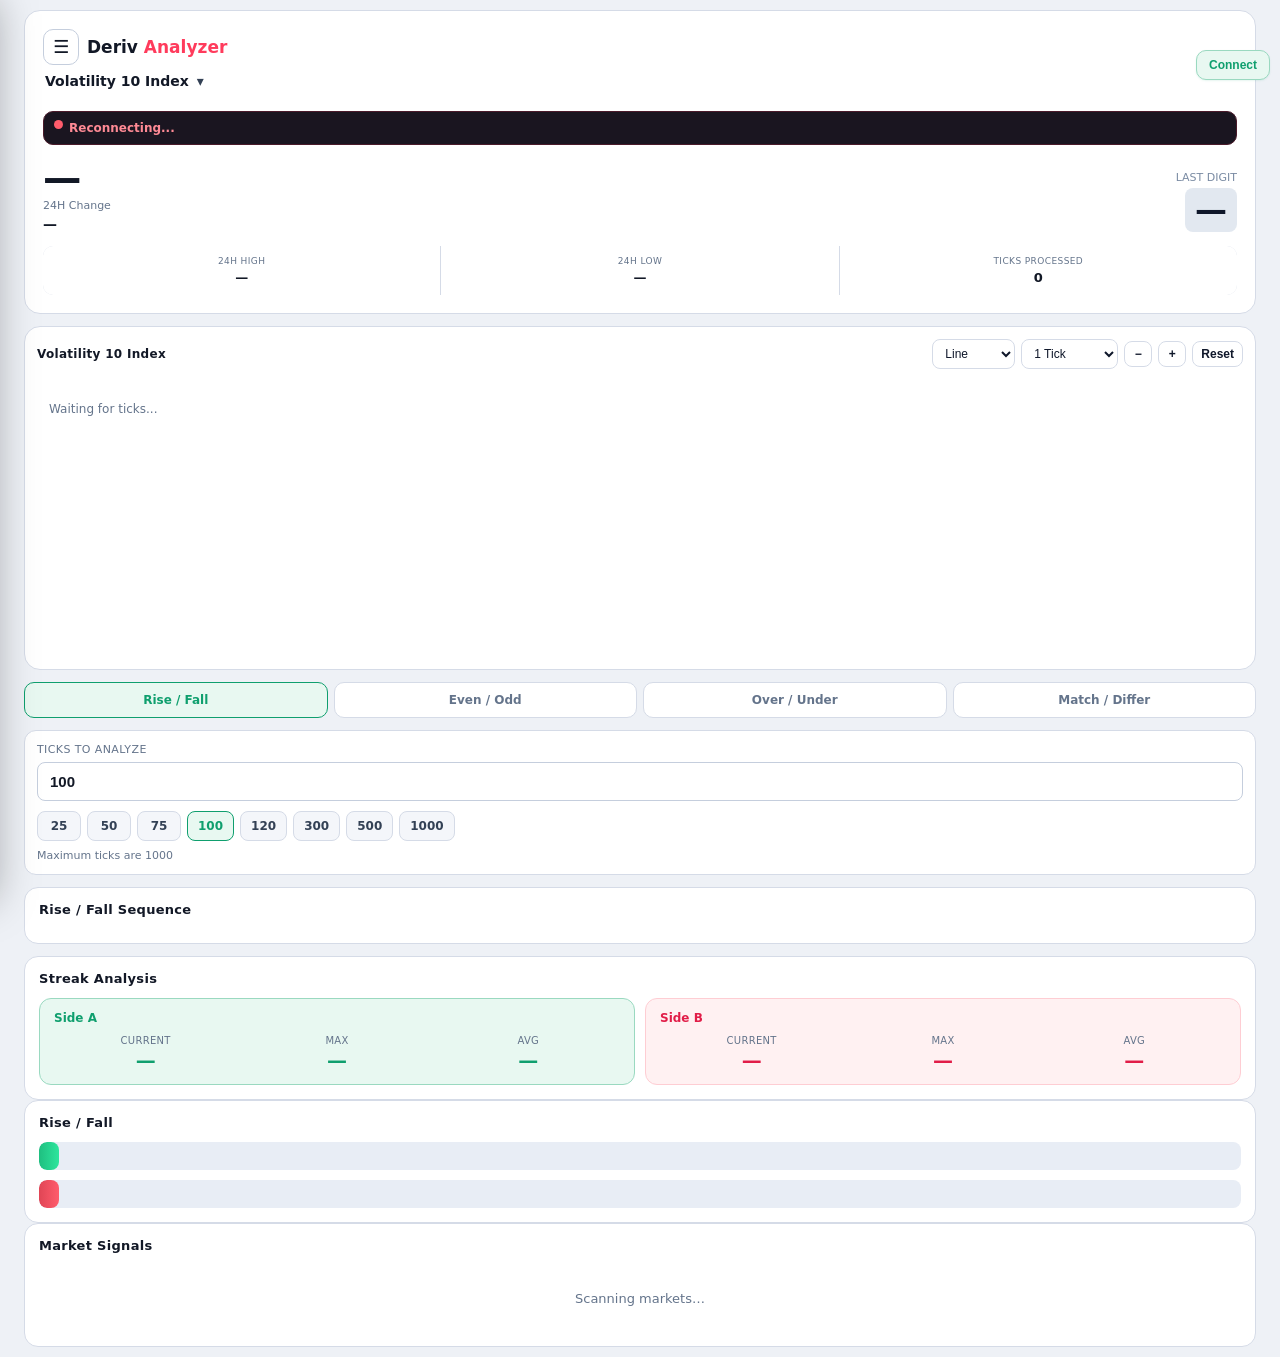
==== commit 0d22ecfa: "Deriv Analyzer + ATS merge (2/3) v5.0.0: Analyzer is the home screen, ☰ → Deriv ATS opens ATS (now a" ====
--- a/ats/index.html
+++ b/ats/index.html
@@ -1,152 +1,7845 @@
-<!doctype html>
-<html lang="en"><head>
-<meta charset="utf-8">
+<!DOCTYPE html>
+<html lang="en">
+<head>
+<meta charset="UTF-8">
 <meta name="viewport" content="width=device-width,initial-scale=1,viewport-fit=cover">
-<meta name="theme-color" content="#0a0b0e" media="(prefers-color-scheme: dark)">
-<meta name="theme-color" content="#f4f5f7" media="(prefers-color-scheme: light)">
+<meta name="theme-color" content="#0a0e17">
 <meta name="mobile-web-app-capable" content="yes">
 <meta name="apple-mobile-web-app-capable" content="yes">
 <meta name="apple-mobile-web-app-status-bar-style" content="black-translucent">
 <meta name="apple-mobile-web-app-title" content="ATS">
-<meta name="application-name" content="ATS">
-<meta name="app-version" content="4.18.0">
-<meta name="description" content="ATS: ATS Bot, Rise and Fall, Even/Odd, Over/Under and Matches/Differs bots plus the MT5 bot, running 24/7 on your server.">
-<title>ATS · Auto Trading System</title>
+<meta name="application-name" content="Deriv Analyzer">
+<meta name="app-version" content="5.0.0">
+<title>Deriv Analyzer</title>
 <link rel="manifest" href="manifest.json">
 <link rel="icon" type="image/png" sizes="32x32" href="icons/favicon-32.png">
-<link rel="icon" type="image/png" sizes="192x192" href="icons/ats-192.png">
 <link rel="apple-touch-icon" sizes="180x180" href="icons/ats-180.png">
-<link rel="stylesheet" href="style.css?v=74">
-<script>try{var t=localStorage.getItem('ats.theme2')||'auto';var d=t==='dark'||(t==='auto'&&matchMedia('(prefers-color-scheme: dark)').matches);document.documentElement.dataset.theme=d?'dark':'light';}catch(e){document.documentElement.dataset.theme='dark';}</script>
-</head><body>
-<div class="chrome" id="chrome">
-<header class="top">
-  <div class="top-inner">
-    <div class="brand"><span class="logo" aria-hidden="true"><img src="icons/ats-192.png" alt="" width="28" height="28"></span><b>ATS</b></div>
-    <nav class="tabbar" id="tabbar" aria-label="Sections">
-      <button type="button" data-go="home" class="on"><svg viewBox="0 0 24 24"><path d="M4 10.5L12 4l8 6.5V20H4z"/><path d="M10 20v-5h4v5"/></svg><span>Home</span></button>
-      <button type="button" data-go="mt5"><svg viewBox="0 0 24 24"><path d="M7 4v3M7 15v5M17 4v6M17 18v2"/><rect x="5" y="7" width="4" height="8" rx="1"/><rect x="15" y="10" width="4" height="8" rx="1"/></svg><span>MT5</span></button>
-      <button type="button" data-go="stats"><svg viewBox="0 0 24 24"><path d="M5 20V11M11 20V5M17 20v-6M3 20h18"/></svg><span>Stats</span></button>
-      <button type="button" data-go="history"><svg viewBox="0 0 24 24"><circle cx="12" cy="12" r="8.5"/><path d="M12 7.5V12l3 2"/></svg><span>History</span></button>
-      <button type="button" data-go="settings"><svg viewBox="0 0 24 24"><path d="M4 7h9M17 7h3M4 12h3M11 12h9M4 17h11M19 17h1"/><circle cx="15" cy="7" r="2"/><circle cx="9" cy="12" r="2"/><circle cx="17" cy="17" r="2"/></svg><span>Settings</span></button>
-    </nav>
-    <button type="button" class="stop-top" id="stopTop" hidden aria-label="Stop all bots"><svg viewBox="0 0 24 24"><rect x="6.5" y="6.5" width="11" height="11" rx="2"/></svg><span>Stop all</span></button>
-    <button type="button" class="acct-pill" id="acctPill" aria-label="Account"><span class="badge" id="modeBadge"><i class="live-dot" id="liveDot"></i><span id="modeTxt">OFFLINE</span></span><span class="acct-bal" id="acctBal">—</span><svg class="chev" viewBox="0 0 24 24"><path d="M7 10l5 5 5-5"/></svg></button>
+<style>
+*{box-sizing:border-box;margin:0;padding:0}
+html{overflow-x:hidden}
+:root,body.theme-dark{
+  --bg:#0a0e17;--bg2:#121826;--bg3:#0c111b;--bg4:#1a2435;--line:#1e2a3d;--line2:#2a3a50;
+  --text:#e8edf5;--text2:#c5d0e0;--muted:#7a8ba3;--muted2:#6b7c93;
+  --green:#2ee59d;--green-bg:#0f2a22;--green-line:#1a4a3a;--red:#ff5c6c;--menu:#0e1522;--input:#0c111b;
+}
+body.theme-light{
+  --bg:#eef1f6;--bg2:#ffffff;--bg3:#f4f6fa;--bg4:#e8edf5;--line:#d5dbe7;--line2:#c5cedd;
+  --text:#121826;--text2:#334155;--muted:#64748b;--muted2:#6b7c93;
+  --green:#0f9f6e;--green-bg:#e8f8f1;--green-line:#9ad9c0;--red:#e11d48;--menu:#ffffff;--input:#ffffff;
+}
+body{min-height:100vh;background:var(--bg);color:var(--text);font-family:system-ui,-apple-system,sans-serif;padding:10px;overflow-x:hidden;-webkit-text-size-adjust:100%;transition:background .2s,color .2s}
+.container{max-width:1280px;margin:0 auto;width:100%;min-width:0;position:relative}
+.view[hidden]{display:none !important}
+.logo-row{display:flex;align-items:center;gap:8px}
+.menu-btn{width:36px;height:36px;border-radius:10px;border:1px solid var(--line);background:var(--input);color:var(--text);font-size:18px;line-height:1;cursor:pointer;font-family:inherit;flex-shrink:0;display:inline-flex;align-items:center;justify-content:center}
+.app-menu-backdrop{position:fixed;inset:0;background:rgba(0,0,0,.55);z-index:80;opacity:0;pointer-events:none;transition:opacity .25s ease}
+.app-menu-backdrop.open{opacity:1;pointer-events:auto}
+.app-menu{position:fixed;top:0;left:0;bottom:0;z-index:90;width:min(300px,86vw);background:var(--menu);border-right:1px solid var(--line);box-shadow:8px 0 40px rgba(0,0,0,.35);display:flex;flex-direction:column;transform:translateX(-105%);transition:transform .28s ease,background .2s;padding:18px 12px 20px}
+.app-menu.open{transform:translateX(0)}
+.app-menu-header{display:flex;align-items:center;justify-content:space-between;padding:4px 8px 16px}
+.app-menu-title{font-size:15px;font-weight:800;color:var(--text)}
+.app-menu-close{width:32px;height:32px;border:0;border-radius:8px;background:transparent;color:var(--muted);font-size:20px;cursor:pointer}
+.app-menu-item{text-align:left;border:0;background:transparent;color:var(--text2);padding:14px 12px;border-radius:12px;font-size:15px;font-weight:650;cursor:pointer;font-family:inherit;width:100%}
+.app-menu-item:hover,.app-menu-item.active{background:var(--bg4);color:var(--text)}
+.app-menu-sep{height:1px;background:var(--line);margin:10px 8px}
+.app-menu-footer{margin-top:auto;padding:8px}
+.theme-panel{padding:8px 4px}
+.theme-panel-title{font-size:11px;font-weight:700;text-transform:uppercase;letter-spacing:.5px;color:var(--muted);margin:0 8px 10px}
+.theme-options{display:grid;grid-template-columns:1fr 1fr;gap:8px;padding:0 4px}
+.theme-opt{
+  padding:12px 10px;border-radius:12px;border:1px solid var(--line);
+  background:var(--bg3);color:var(--text2);font-size:14px;font-weight:700;
+  cursor:pointer;font-family:inherit;transition:background .2s,border-color .2s,color .2s,transform .15s;
+}
+.theme-opt:active{transform:scale(.97)}
+.theme-opt.active{background:var(--green-bg);border-color:var(--green);color:var(--green)}
+body{transition:background-color .3s ease,color .3s ease}
+.header,.card,.chart-card,.control,.bot-card,.tech-gauge-card,.ai-chat,.app-menu,.mode-tab,.menu-btn,.sig-row-inner,.theme-opt,.mp-menu,.badge,.control input,.ai-input-row input,.ai-input-row button,.seq-chip,.digit-cell,.gauge-counts{
+  transition:background-color .3s ease,border-color .3s ease,color .25s ease,box-shadow .3s ease;
+}
+.page-head{display:flex;align-items:center;gap:10px;margin-bottom:8px}
+.page-title{font-size:20px;font-weight:800}
+.page-sub{font-size:13px;color:#7a8ba3;margin-bottom:14px}
+.bot-grid{
+  display:grid;
+  grid-template-columns:repeat(2,minmax(0,1fr));
+  gap:12px;
+  width:100%;
+}
+.bot-card{
+  background:#121826;border:1px solid #1e2a3d;border-radius:16px;
+  padding:16px 14px 14px;min-height:140px;
+  position:relative;
+  display:flex;flex-direction:column;align-items:flex-start;
+  gap:8px;min-width:0;
+}
+.bot-card:active{transform:scale(.98)}
+.bot-icon{
+  width:40px;height:40px;border-radius:12px;
+  display:flex;align-items:center;justify-content:center;
+  font-size:12px;font-weight:800;letter-spacing:.3px;
+  color:#2ee59d;background:#0f2a22;border:1px solid #1a4a3a;
+  flex-shrink:0;
+}
+.bot-card.rf .bot-icon{color:#5b8def;background:#121c2e;border-color:#1a3a4a}
+.bot-card.eo .bot-icon{color:#2ee59d;background:#0f2a22;border-color:#1a4a3a}
+.bot-card.ou .bot-icon{color:#c084fc;background:#1a1528;border-color:#3a2a4a}
+.bot-card.md .bot-icon{color:#fbbf24;background:#241c10;border-color:#4a3a1a}
+.bot-name{font-size:13px;font-weight:750;line-height:1.25;padding-right:36px}
+.bot-desc{font-size:11px;color:#7a8ba3;line-height:1.35;margin-top:auto}
+.bot-badge{
+  position:absolute;top:12px;right:10px;
+  font-size:9px;font-weight:700;color:#9aabbf;
+  background:#0c111b;border:1px solid #1e2a3d;border-radius:20px;padding:3px 7px;
+}
+/* Light mode: soft icon chips (same language as soft Start / With Signal) */
+body.theme-light .bot-card{
+  background:#fff;border-color:#d5dbe7;
+  box-shadow:0 1px 2px rgba(15,23,42,.04);
+}
+body.theme-light .bot-name{color:#0f172a}
+body.theme-light .bot-desc{color:#64748b}
+body.theme-light .bot-badge{
+  color:#64748b;background:#f8fafc;border-color:#d5dbe7;
+}
+body.theme-light .bot-icon{
+  color:#0f9f6e;background:#e8f8f1;border-color:#9ad9c0;
+}
+body.theme-light .bot-card.rf .bot-icon{color:#2563eb;background:#eff6ff;border-color:#bfdbfe}
+body.theme-light .bot-card.eo .bot-icon{color:#0f9f6e;background:#e8f8f1;border-color:#9ad9c0}
+body.theme-light .bot-card.ou .bot-icon{color:#7c3aed;background:#f5f3ff;border-color:#ddd6fe}
+body.theme-light .bot-card.md .bot-icon{color:#d97706;background:#fffbeb;border-color:#fde68a}
+body.theme-light .bot-card.hl .bot-icon{color:#2563eb;background:#eff6ff;border-color:#bfdbfe}
+body.theme-light .bot-card.tn .bot-icon{color:#db2777;background:#fdf2f8;border-color:#fbcfe8}
+body.theme-light .bot-card.ei .bot-icon{color:#059669;background:#ecfdf5;border-color:#a7f3d0}
+body.theme-light .bot-card.sg .bot-icon{color:#7c3aed;background:#f5f3ff;border-color:#ddd6fe}
+body.theme-light .bot-card.as .bot-icon{color:#d97706;background:#fffbeb;border-color:#fde68a}
+body.theme-light .bot-card.ru .bot-icon{color:#ea580c;background:#fff7ed;border-color:#fed7aa}
+.tech-tf{display:flex;gap:6px;margin-bottom:14px;flex-wrap:wrap}
+.tech-tf-btn{padding:8px 12px;border-radius:20px;border:1px solid #1e2a3d;background:#121826;color:#9aabbf;font-size:12px;font-weight:700;cursor:pointer;font-family:inherit}
+.tech-tf-btn.active{background:#12261f;border-color:#2ee59d;color:#2ee59d}
+.tech-gauges{display:grid;grid-template-columns:1fr;gap:12px;margin-bottom:12px}
+@media(min-width:700px){.tech-gauges{grid-template-columns:1fr 1fr 1fr}}
+.tech-gauge-card{background:#121826;border:1px solid #1e2a3d;border-radius:16px;padding:18px 14px;text-align:center}
+.gauge-wrap{position:relative;width:160px;height:88px;margin:0 auto 10px}
+.gauge-arc{width:160px;height:80px;border-radius:160px 160px 0 0;background:radial-gradient(circle at 50% 100%, #121826 58%, transparent 59%),conic-gradient(from 180deg at 50% 100%, #f6465d 0deg 55deg, #787b86 55deg 125deg, #2962ff 125deg 180deg, transparent 180deg 360deg)}
+.gauge-needle{position:absolute;left:50%;bottom:8px;width:3px;height:62px;background:#d1d4dc;transform-origin:50% 100%;transform:translateX(-50%) rotate(0deg);border-radius:2px;transition:transform .45s ease;z-index:2}
+.gauge-needle::after{content:"";position:absolute;left:50%;bottom:-4px;transform:translateX(-50%);width:10px;height:10px;border-radius:50%;background:#d1d4dc}
+.gauge-label{font-size:13px;color:#7a8ba3;margin-top:2px}
+.gauge-action{font-size:18px;font-weight:800;margin:4px 0 8px}
+.gauge-counts{display:inline-flex;gap:0;font-size:11px;color:#9aabbf;background:#0c111b;border:1px solid #1e2a3d;border-radius:20px;overflow:hidden}
+.gauge-counts span{padding:6px 10px;border-right:1px solid #1e2a3d}
+.gauge-counts span:last-child{border-right:0}
+.gauge-counts b{color:#e8edf5}
+.tech-table{width:100%;border-collapse:collapse;font-size:13px}
+.tech-table th{text-align:left;font-size:10px;text-transform:uppercase;color:#6b7c93;padding:8px;border-bottom:1px solid #1e2a3d}
+.tech-table td{padding:10px 8px;border-bottom:1px solid #1a2435}
+.tech-buy{color:#2962ff;font-weight:700}
+.tech-sell{color:#f6465d;font-weight:700}
+.tech-neu{color:#9aabbf;font-weight:600}
+.tech-note{font-size:11px;color:#6b7c93;margin:10px 0 20px}
+.ai-shell{display:flex;flex-direction:column;min-height:70vh}
+.ai-chat{flex:1;background:#121826;border:1px solid #1e2a3d;border-radius:16px;padding:14px;min-height:320px;max-height:60vh;overflow-y:auto;display:flex;flex-direction:column;gap:10px;margin-bottom:10px}
+.ai-bubble{max-width:88%;padding:12px 14px;border-radius:14px;font-size:14px;line-height:1.45}
+.ai-bubble.bot{background:#0c111b;border:1px solid #1e2a3d;align-self:flex-start;border-bottom-left-radius:4px}
+.ai-bubble.user{background:#16352b;border:1px solid #1a4a3a;align-self:flex-end;border-bottom-right-radius:4px}
+.ai-input-row{display:flex;gap:8px}
+.ai-input-row input{flex:1;padding:14px;border-radius:14px;border:1px solid #2a3a50;background:#0c111b;color:#e8edf5;font-size:14px;font-family:inherit}
+.ai-input-row button{padding:14px 18px;border-radius:14px;border:0;background:#2ee59d;color:#06281c;font-weight:800;cursor:pointer;font-family:inherit}
+body.theme-light .ai-chat,body.theme-light .bot-card,body.theme-light .tech-gauge-card{background:#fff}
+body.theme-light .ai-bubble.bot{background:#f3f5f9;border-color:#d5dbe7;color:#121826}
+body.theme-light .ai-input-row input{background:#fff;color:#121826;border-color:#d5dbe7}
+.header{background:#121826;border:1px solid #1e2a3d;border-radius:16px;padding:14px;margin-bottom:12px;overflow:visible}
+.header-top{display:flex;justify-content:space-between;align-items:flex-start;gap:10px;flex-wrap:wrap;margin-bottom:12px}
+.brand{display:flex;flex-direction:column;align-items:flex-start;gap:4px;min-width:0;flex:1 1 auto;position:relative}
+.logo{font-weight:700;font-size:17px;color:#fff}
+.logo span{color:#ff3b5c}
+.status{
+  display:flex;align-items:center;gap:6px;
+  font-size:12px;font-weight:600;
+  flex:0 0 auto;max-width:46%;
+  margin-left:auto;
+  padding:4px 0;
+  white-space:nowrap;
+}
+.status.notify{
+  flex:1 1 100%;
+  max-width:100%;
+  order:3;
+  margin:8px 0 0;
+  padding:8px 10px;
+  border-radius:10px;
+  background:#1a1520;
+  border:1px solid #4a1a2a;
+  white-space:normal;
+  align-items:flex-start;
+}
+.status #statusText{min-width:0;line-height:1.35}
+.status.notify #statusText{flex:1;word-break:break-word;overflow-wrap:anywhere;color:#ff8a95}
+.dot{width:9px;height:9px;border-radius:50%;background:#ff5c6c;flex-shrink:0}
+.dot.on{background:#2ee59d;box-shadow:0 0 8px #2ee59d}
+
+/* custom market picker */
+.market-pick{position:relative;display:block;max-width:100%;z-index:30}
+.market-native{position:absolute;opacity:0;pointer-events:none;width:1px;height:1px;overflow:hidden}
+.mp-trigger{display:inline-flex;align-items:center;gap:8px;max-width:100%;padding:4px 2px;border:0;background:transparent;color:#e8edf5;font-size:14px;font-weight:650;cursor:pointer;text-align:left;font-family:inherit}
+.mp-trigger:hover{color:#fff}
+.mp-trigger span:first-child{overflow:hidden;text-overflow:ellipsis;white-space:nowrap;max-width:min(280px,70vw)}
+.mp-caret{color:#c5d0e0;font-size:14px;line-height:1;transition:transform .15s}
+.market-pick.open .mp-caret{transform:rotate(180deg)}
+.mp-menu{position:absolute;top:calc(100% + 6px);left:0;min-width:min(320px,92vw);max-width:min(360px,94vw);max-height:min(360px,55vh);overflow-y:auto;background:#0f1520;border:1px solid #2a3a50;border-radius:12px;padding:6px;box-shadow:0 12px 40px rgba(0,0,0,.55);z-index:40;scrollbar-width:thin;scrollbar-color:#2a3a50 transparent}
+.mp-menu[hidden]{display:none}
+.mp-group{font-size:10px;font-weight:700;letter-spacing:.6px;text-transform:uppercase;color:#6b7c93;padding:10px 10px 4px}
+.mp-item{display:block;width:100%;text-align:left;border:0;background:transparent;color:#c5d0e0;font-size:13px;font-weight:550;padding:9px 10px;border-radius:8px;cursor:pointer;font-family:inherit}
+.mp-item:hover{background:#1a2435;color:#fff}
+.mp-item.active{background:#12261f;color:#2ee59d;font-weight:700}
+
+.price-row{display:flex;justify-content:space-between;align-items:flex-end;gap:10px;flex-wrap:wrap}
+.price-line{display:flex;align-items:center;gap:10px;min-width:0;flex-wrap:wrap}
+.spark{width:80px;height:34px;display:block;flex-shrink:0}
+.price{font-size:clamp(26px,8vw,42px);font-weight:700;font-variant-numeric:tabular-nums;color:#e8edf5;line-height:1.1;word-break:break-all}
+.price.up{color:#2ee59d}
+.price.down{color:#ff5c6c}
+.last-digit{display:inline-block;font-size:clamp(22px,6vw,32px);font-weight:700;color:#fff;background:#1a2435;border-radius:8px;line-height:1;padding:6px 10px;min-width:24px;text-align:center;flex-shrink:0}
+.last-digit.up{background:#12b886 !important;color:#fff !important}
+.last-digit.down{background:#e23b4a !important;color:#fff !important}
+body.theme-light .last-digit{background:#e2e8f0;color:#0f172a}
+body.theme-light .digit-cell{background:#f1f5f9;border-color:#d5dbe7}
+body.theme-light .digit-cell .digit-pct,body.theme-light .digit-cell .digit-num{color:#0f172a}
+body.theme-light .digit-cell.most{background:#e8f8f1;border-color:#0f9f6e}
+body.theme-light .digit-cell.most .digit-num,body.theme-light .digit-cell.most .digit-pct{color:#0f9f6e}
+body.theme-light .digit-cell.least{background:#fff1f2;border-color:#e11d48}
+body.theme-light .digit-cell.least .digit-num,body.theme-light .digit-cell.least .digit-pct{color:#e11d48}
+body.theme-light .ml-pill{background:#fff;border-color:#d5dbe7;color:#334155}
+body.theme-light .chart-tools select,body.theme-light .chart-tools button{background:#fff;border-color:#d5dbe7;color:#0f172a}
+body.theme-light .mode-tab{background:#fff;border-color:#d5dbe7;color:#64748b}
+body.theme-light .mode-tab.active{background:#e8f8f1;border-color:#0f9f6e;color:#0f9f6e}
+body.theme-light .seq-chip{background:#f1f5f9;border-color:#d5dbe7;color:#0f172a}
+body.theme-light .seq-chip.up,body.theme-light .seq-chip.even,body.theme-light .seq-chip.over{background:#e8f8f1;border-color:#9ad9c0;color:#0f9f6e}
+body.theme-light .seq-chip.down,body.theme-light .seq-chip.odd,body.theme-light .seq-chip.under{background:#fff1f2;border-color:#fecdd3;color:#e11d48}
+body.theme-light .pct-bar-track{background:#e8edf5}
+
+.change{font-size:14px;font-weight:600;margin-top:4px}
+.change.up{color:#2ee59d}.change.down{color:#ff5c6c}
+.change-label{font-size:11px;color:#7a8ba3;margin-bottom:2px}
+.stats{display:grid;grid-template-columns:1fr 1fr 1fr;gap:1px;background:#1e2a3d;margin-top:14px;border-radius:10px;overflow:hidden}
+.stat{background:#121826;padding:10px 6px;text-align:center;min-width:0}
+.stat-label{font-size:9px;color:#6b7c93;text-transform:uppercase;letter-spacing:.4px}
+.stat-value{font-size:13px;font-weight:600;margin-top:4px;overflow:hidden;text-overflow:ellipsis;white-space:nowrap}
+.mode-tabs{display:flex;gap:6px;margin-bottom:12px;flex-wrap:wrap}
+.mode-tab{
+  flex:1;min-width:0;
+  padding:10px 8px;
+  border-radius:10px;
+  border:1px solid #1e2a3d;
+  background:#121826;
+  color:#9aabbf;
+  font-size:12px;font-weight:700;
+  cursor:pointer;font-family:inherit;
+  text-align:center;
+}
+.mode-tab.active{background:#12261f;border-color:#2ee59d;color:#2ee59d}
+.mode-only{display:none !important}
+.mode-only.show{display:grid !important}
+.controls-stack{display:flex;flex-direction:column;gap:10px;margin-bottom:12px}
+.controls-row{display:grid;grid-template-columns:1fr 1fr;gap:10px}
+.control-full{width:100%}
+.tick-presets{display:flex;flex-wrap:wrap;gap:6px;margin-top:10px}
+.tick-preset{
+  padding:7px 10px;border-radius:8px;border:1px solid var(--line);
+  background:var(--bg3);color:var(--text2);font-size:12px;font-weight:700;
+  cursor:pointer;font-family:inherit;min-width:44px;
+}
+.tick-preset:hover{border-color:var(--green);color:var(--text)}
+.tick-preset.active{background:var(--green-bg);border-color:var(--green);color:var(--green)}
+.tick-disclaimer{font-size:11px;color:var(--muted);margin-top:8px}
+.seq-card{margin-bottom:12px}
+.seq-strip{display:flex;flex-wrap:wrap;gap:5px}
+.seq-chip{
+  width:30px;height:30px;border-radius:8px;
+  display:flex;align-items:center;justify-content:center;
+  font-weight:800;font-size:12px;
+  background:#121a28;border:1px solid #1e2a3d;color:#e8edf5;
+}
+.streak-grid{display:grid;grid-template-columns:1fr 1fr;gap:10px}
+.streak-box{border-radius:12px;padding:12px 14px;border:1px solid var(--line);background:var(--bg3)}
+.streak-box.side-a{background:rgba(46,229,157,.08);border-color:rgba(46,229,157,.25)}
+.streak-box.side-b{background:rgba(255,92,108,.08);border-color:rgba(255,92,108,.25)}
+body.theme-light .streak-box.side-a{background:#e8f8f1;border-color:#9ad9c0}
+body.theme-light .streak-box.side-b{background:#fff1f2;border-color:#fecdd3}
+.streak-title{font-size:12px;font-weight:700;margin-bottom:10px;color:var(--text)}
+.streak-box.side-a .streak-title{color:var(--green)}
+.streak-box.side-b .streak-title{color:var(--red)}
+.streak-metrics{display:grid;grid-template-columns:1fr 1fr 1fr;gap:8px}
+.streak-metric{text-align:center}
+.streak-metric .sm-label{font-size:10px;color:var(--muted);text-transform:uppercase;letter-spacing:.3px}
+.streak-metric .sm-val{font-size:20px;font-weight:800;margin-top:2px;font-variant-numeric:tabular-nums}
+.streak-box.side-a .sm-val{color:var(--green)}
+.streak-box.side-b .sm-val{color:var(--red)}
+.pattern-grid{display:flex;flex-wrap:wrap;gap:4px;max-height:160px;overflow-y:auto}
+.pg-chip{width:26px;height:26px;border-radius:6px;display:flex;align-items:center;justify-content:center;font-size:11px;font-weight:700;border:1px solid var(--line);background:var(--bg3);color:var(--text)}
+.pg-chip.a{background:rgba(46,229,157,.15);border-color:rgba(46,229,157,.35);color:var(--green)}
+.pg-chip.b{background:rgba(255,92,108,.15);border-color:rgba(255,92,108,.35);color:var(--red)}
+.pg-chip.mid{opacity:.55}
+.pg-chip.newest{box-shadow:0 0 0 2px var(--green)}
+body.theme-light .pg-chip.a{background:#e8f8f1;border-color:#9ad9c0;color:#0f9f6e}
+body.theme-light .pg-chip.b{background:#fff1f2;border-color:#fecdd3;color:#e11d48}
+.pattern-note{font-size:11px;color:var(--muted);margin-top:8px}
+.seq-chip.up,.seq-chip.even,.seq-chip.over{border-color:#1a4a3a;color:#2ee59d;background:#0f2a22}
+.seq-chip.down,.seq-chip.odd,.seq-chip.under{border-color:#4a1a2a;color:#ff8a95;background:#2a1418}
+.seq-chip.mid{border-color:#2a3a50;color:#7a8ba3}
+.seq-chip.newest{box-shadow:0 0 0 1px #2ee59d}
+.pct-bars{display:flex;flex-direction:column;gap:10px}
+.pct-bar-row{}
+.pct-bar-track{height:28px;background:#1a2435;border-radius:8px;overflow:hidden}
+.pct-bar-fill{
+  height:100%;border-radius:8px;
+  display:flex;align-items:center;padding:0 10px;
+  font-size:12px;font-weight:700;color:#06281c;
+  transition:width .3s ease;min-width:0;white-space:nowrap;
+}
+.pct-bar-fill.rise,.pct-bar-fill.even,.pct-bar-fill.over{background:linear-gradient(90deg,#1fbf80,#2ee59d)}
+.pct-bar-fill.fall,.pct-bar-fill.odd,.pct-bar-fill.under{background:linear-gradient(90deg,#e04555,#ff5c6c)}
+.pct-bar-fill span{overflow:hidden;text-overflow:ellipsis}
+.ml-row{display:flex;gap:8px;flex-wrap:wrap;margin-top:12px}
+.ml-pill{background:#0c111b;border:1px solid #1e2a3d;border-radius:20px;padding:8px 12px;font-size:12px}
+.ml-pill.most{border-color:#1a4a3a}
+.ml-pill.most strong{color:#2ee59d}
+.ml-pill.least{border-color:#4a1a2a}
+.ml-pill.least strong{color:#ff8a95}
+.digit-strength{display:flex;flex-direction:column;gap:6px}
+.ds-row{display:flex;align-items:center;gap:8px}
+.ds-num{width:18px;font-size:12px;font-weight:700;color:#9aabbf;text-align:center;flex-shrink:0}
+.ds-track{flex:1;height:16px;background:#1a2435;border-radius:6px;overflow:hidden}
+.ds-fill{height:100%;border-radius:6px;background:linear-gradient(90deg,#1fbf80,#2ee59d);transition:width .3s}
+.ds-fill.hot{background:linear-gradient(90deg,#2ee59d,#5eead4)}
+.ds-fill.cold{background:linear-gradient(90deg,#e04555,#ff5c6c)}
+.ds-meta{width:64px;text-align:right;font-size:11px;font-weight:600;color:#c5d0e0;font-variant-numeric:tabular-nums;flex-shrink:0}
+.sig-table-wrap{overflow:visible}
+.sig-table{width:100%;border-collapse:separate;border-spacing:0 8px;font-size:13px}
+.sig-table thead{display:none}
+.sig-table td{padding:0;border:0;vertical-align:middle}
+.sig-row-inner{
+  display:grid;
+  grid-template-columns:1fr auto;
+  gap:4px 12px;
+  align-items:center;
+  padding:12px 14px 12px 16px;
+  border-radius:12px;
+  border:1px solid var(--line);
+  background:var(--bg2);
+  cursor:pointer;
+  transition:border-color .2s, box-shadow .2s, transform .2s, background .25s, color .2s;
+  position:relative;
+  color:var(--text);
+}
+.sig-row-inner::before{
+  content:"";
+  position:absolute;left:0;top:0;bottom:0;width:4px;
+  border-radius:12px 0 0 12px;
+  background:var(--line2);
+}
+.sig-row-inner:hover{border-color:var(--line2);transform:translateY(-1px)}
+.sig-row-inner.t-even::before{background:#2ee59d}
+.sig-row-inner.t-odd::before{background:#ff5c6c}
+.sig-row-inner.t-rise::before{background:#5b8def}
+.sig-row-inner.t-fall::before{background:#f59e0b}
+.sig-row-inner.t-over::before{background:#c084fc}
+.sig-row-inner.t-under::before{background:#67e8f9}
+.sig-row-inner.t-most::before{background:#34d399}
+.sig-row-inner.t-least::before{background:#fb7185}
+.sig-row-inner.changed{animation:sigPop 1.6s ease}
+@keyframes sigPop{
+  0%{ box-shadow:0 0 0 0 rgba(46,229,157,0); transform:scale(1) }
+  12%{ box-shadow:0 0 0 3px rgba(46,229,157,.5); transform:scale(1.025) }
+  35%{ box-shadow:0 0 18px 2px rgba(46,229,157,.28) }
+  100%{ box-shadow:0 0 0 0 rgba(46,229,157,0); transform:scale(1) }
+}
+.sig-label-line{font-size:10px;text-transform:uppercase;letter-spacing:.5px;color:var(--muted);font-weight:600}
+.sig-market-line{font-size:15px;font-weight:700;color:var(--text);line-height:1.25}
+.sig-meta-line{display:flex;flex-direction:column;align-items:flex-end;gap:4px}
+.sig-pct{
+  font-size:13px;font-weight:800;font-variant-numeric:tabular-nums;
+  padding:4px 10px;border-radius:8px;background:var(--bg3);border:1px solid var(--line);
+  color:var(--text);
+}
+.sig-pct.up{color:#0f9f6e;border-color:#9ad9c0}
+.sig-pct.down{color:#e11d48;border-color:#fecdd3}
+.sig-pct.blue{color:#2563eb;border-color:#bfdbfe}
+.sig-pct.amber{color:#d97706;border-color:#fde68a}
+.sig-pct.purple{color:#7c3aed;border-color:#ddd6fe}
+.sig-pct.cyan{color:#0891b2;border-color:#a5f3fc}
+body.theme-dark .sig-pct.up{color:#2ee59d;border-color:#1a4a3a}
+body.theme-dark .sig-pct.down{color:#ff8a95;border-color:#4a1a2a}
+body.theme-dark .sig-pct.blue{color:#5b8def;border-color:#1a3a4a}
+body.theme-dark .sig-pct.amber{color:#fbbf24;border-color:#4a3a1a}
+body.theme-dark .sig-pct.purple{color:#c084fc;border-color:#3a2a4a}
+body.theme-dark .sig-pct.cyan{color:#67e8f9;border-color:#1a3a4a}
+.sig-streak-line{font-size:11px;color:var(--muted)}
+.sig-streak-line.hot{color:var(--green);font-weight:600}
+.signal-empty-state{text-align:center;color:var(--muted);padding:18px 10px !important}
+body.theme-light .sig-row-inner{background:#fff;border-color:#d5dbe7;box-shadow:0 1px 2px rgba(15,23,42,.04)}
+body.theme-light .sig-row-inner:hover{border-color:#c5cedd;box-shadow:0 2px 8px rgba(15,23,42,.08)}
+body.theme-light .sig-market-line{color:#0f172a}
+body.theme-light .sig-label-line{color:#64748b}
+body.theme-light .sig-pct{background:#f8fafc;border-color:#d5dbe7}
+body.theme-light .sig-streak-line{color:#64748b}
+body.theme-light .sig-streak-line.hot{color:#0f9f6e}
+.controls{display:grid;grid-template-columns:repeat(4,1fr);gap:10px;margin-bottom:12px}
+.control{background:#121826;border:1px solid #1e2a3d;border-radius:12px;padding:12px;min-width:0}
+.control label{display:block;font-size:11px;color:#7a8ba3;margin-bottom:6px;letter-spacing:.4px;text-transform:uppercase}
+.control input,.control select{width:100%;padding:10px 12px;border-radius:8px;border:1px solid #2a3a50;background:#0c111b;color:#e8edf5;font-size:15px;font-weight:600}
+.control input:focus,.control select:focus{outline:none;border-color:#3d5a80}
+.grid{display:grid;grid-template-columns:1fr 1fr;gap:10px;margin-bottom:12px}
+.card{background:#121826;border:1px solid #1e2a3d;border-radius:14px;padding:14px;min-width:0;overflow:hidden}
+.card.full{grid-column:1/-1}
+.card-title{font-size:13px;font-weight:700;letter-spacing:.3px;margin-bottom:12px;display:flex;justify-content:space-between;align-items:center;gap:8px;flex-wrap:wrap}
+.badge{font-size:10px;font-weight:600;color:#7a8ba3;background:#0c111b;border:1px solid #1e2a3d;border-radius:20px;padding:3px 8px;white-space:nowrap}
+.bar-row{display:flex;align-items:center;gap:8px;margin-bottom:8px;min-width:0}
+.bar-label{width:52px;font-size:12px;font-weight:600;flex-shrink:0;color:#c5d0e0}
+.bar-track{flex:1;height:14px;background:#1a2435;border-radius:5px;overflow:hidden;min-width:0}
+.bar-fill{height:100%;border-radius:5px;transition:width .25s}
+.bar-fill.even,.bar-fill.over,.bar-fill.rise{background:linear-gradient(90deg,#1fbf80,#2ee59d)}
+.bar-fill.odd,.bar-fill.under,.bar-fill.fall{background:linear-gradient(90deg,#e04555,#ff5c6c)}
+.bar-pct{width:72px;text-align:right;font-size:12px;font-weight:600;font-variant-numeric:tabular-nums;flex-shrink:0;color:#e8edf5}
+.digit-grid{display:grid;grid-template-columns:repeat(5,1fr);gap:6px;align-items:stretch}
+.digit-cell{background:#0c111b;border:1px solid #1e2a3d;border-radius:10px;padding:8px 4px 6px;text-align:center;min-width:0;display:flex;flex-direction:column;align-items:center}
+.digit-cell.most{border-color:#2ee59d;background:#0f2a22}
+.digit-cell.least{border-color:#ff5c6c;background:#2a1418}
+.digit-pct{font-size:10px;font-weight:700;color:#e8edf5;margin-bottom:4px;line-height:1;font-variant-numeric:tabular-nums}
+.digit-plot{height:48px;display:flex;flex-direction:column;justify-content:flex-end;align-items:center}
+.digit-bar{width:50%;max-width:14px;background:linear-gradient(180deg,#2ee59d,#1fbf80);border-radius:3px 3px 0 0;min-height:2px;transition:height .25s}
+.digit-cell.least .digit-bar{background:linear-gradient(180deg,#ff5c6c,#e04555)}
+.digit-num{font-size:13px;font-weight:700;margin-top:4px;color:#e8edf5}
+.digit-cell.most .digit-num{color:#2ee59d}
+.digit-cell.least .digit-num{color:#ff5c6c}
+.digit-note{display:none}
+.pills{display:flex;gap:8px;flex-wrap:wrap;margin-top:10px}
+.pill{background:#0c111b;border:1px solid #1e2a3d;border-radius:20px;padding:6px 10px;font-size:11px}
+.pill strong{color:#e8edf5}
+.most strong{color:#2ee59d}
+.least strong{color:#ff5c6c}
+.chart-card{background:#121826;border:1px solid #1e2a3d;border-radius:16px;padding:12px;margin-bottom:12px;overflow:hidden}
+.chart-top{display:flex;justify-content:space-between;align-items:center;gap:8px;flex-wrap:wrap;margin-bottom:8px}
+.chart-title{font-size:12px;font-weight:700;letter-spacing:.3px;min-width:0}
+.chart-tools{display:flex;gap:6px;flex-wrap:wrap;align-items:center}
+.chart-tools select,.chart-tools button{width:auto;padding:6px 8px;font-size:12px;border-radius:8px;border:1px solid #2a3a50;background:#0c111b;color:#e8edf5;cursor:pointer}
+.chart-tools button{min-width:28px;font-weight:700;line-height:1}
+/* dark native selects for chart tools where still used */
+.chart-tools select{color-scheme:dark}
+.chart-wrap{position:relative;height:220px;width:100%;min-width:0}
+.chart-wrap canvas{width:100%;height:100%;display:block;cursor:crosshair;touch-action:none}
+.chart-tip{position:absolute;display:none;pointer-events:none;background:#1c2433;border:1px solid #2a3a50;border-radius:8px;padding:8px 10px;font-size:12px;z-index:2;min-width:120px;max-width:min(200px,80vw)}
+.chart-tip .tip-pct{font-weight:700;margin-bottom:2px}
+.chart-tip .tip-pct.up{color:#2ee59d}
+.chart-tip .tip-pct.down{color:#ff5c6c}
+.chart-tip .tip-px{font-weight:700}
+.chart-tip .tip-tm{color:#7a8ba3;margin-top:2px}
+.range-pop{position:fixed;inset:0;background:rgba(0,0,0,.55);display:none;align-items:center;justify-content:center;z-index:20;padding:16px}
+.range-pop.show{display:flex}
+.range-box{background:#121826;border:1px solid #2a3a50;border-radius:14px;padding:22px 22px 16px;width:min(360px,100%);text-align:center}
+.range-box h3{font-size:16px;margin-bottom:8px}
+.range-box p{color:#b7c3d4;font-size:14px;line-height:1.45}
+.range-box button{margin-top:16px;width:auto;padding:8px 18px;border-radius:8px;border:0;background:#2ee59d;color:#06281c;font-weight:700;cursor:pointer}
+@media(max-width:700px){
+  body{padding:8px}
+  .header{padding:12px;border-radius:14px}
+  .header-top{margin-bottom:10px}
+  .price{font-size:clamp(24px,7.5vw,34px)}
+  .spark{width:64px;height:28px}
+  .stats{margin-top:12px}
+  .stat{padding:8px 4px}
+  .stat-label{font-size:8px}
+  .stat-value{font-size:12px}
+  .controls{grid-template-columns:1fr 1fr}
+  .grid{grid-template-columns:1fr}
+  .digit-grid{grid-template-columns:repeat(5,1fr);gap:5px}
+  .chart-wrap{height:200px}
+  .chart-tools select{max-width:110px}
+  .bar-label{width:48px;font-size:11px}
+  .bar-pct{width:64px;font-size:11px}
+}
+@media(max-width:400px){
+  .digit-grid{grid-template-columns:repeat(5,1fr);gap:4px}
+  .digit-cell{padding:6px 2px 4px}
+  .digit-pct{font-size:9px}
+  .digit-num{font-size:12px}
+  .last-digit{padding:5px 8px}
+}
+@media(min-width:701px){
+  .digit-grid{grid-template-columns:repeat(10,1fr)}
+}
+.signal-grid{
+  display:grid;
+  grid-template-columns:repeat(2,1fr);
+  gap:10px;
+  margin-top:4px;
+}
+@media(min-width:900px){
+  .signal-grid{grid-template-columns:repeat(4,1fr)}
+}
+.signal-empty-state{
+  grid-column:1 / -1;
+  text-align:center;
+  color:#7a8ba3;
+  padding:22px 12px;
+  font-size:13px;
+}
+.signal-item{
+  background:linear-gradient(180deg,#121a28,#0e1520);
+  border:1px solid #1e2a3d;
+  border-radius:12px;
+  padding:12px 14px;
+  display:flex;
+  flex-direction:column;
+  gap:6px;
+  min-height:88px;
+  transition:border-color .25s, box-shadow .25s, transform .25s;
+}
+.signal-item.changed{
+  animation: signalFlash 1.4s ease;
+}
+@keyframes signalFlash{
+  0%{ box-shadow:0 0 0 0 rgba(46,229,157,.55); transform:scale(1); border-color:#2ee59d }
+  30%{ box-shadow:0 0 18px 2px rgba(46,229,157,.35); transform:scale(1.03); border-color:#2ee59d }
+  100%{ box-shadow:0 0 0 0 rgba(46,229,157,0); transform:scale(1) }
+}
+.signal-item.even{border-color:#1a4a3a}
+.signal-item.odd{border-color:#4a1a2a}
+.signal-item.rise{border-color:#1a3a4a}
+.signal-item.fall{border-color:#4a2a1a}
+.signal-item.over{border-color:#3a2a4a}
+.signal-item.under{border-color:#2a3a4a}
+.signal-item.most{border-color:#1a4a3a}
+.signal-item.least{border-color:#4a1a2a}
+.signal-label{
+  font-size:10px;
+  text-transform:uppercase;
+  letter-spacing:.5px;
+  color:#6b7c93;
+  font-weight:600;
+}
+.signal-market{
+  font-size:14px;
+  font-weight:700;
+  color:#e8edf5;
+  line-height:1.25;
+}
+.signal-value{
+  font-size:12px;
+  color:#9aabbf;
+  font-variant-numeric:tabular-nums;
+}
+.signal-value strong{
+  color:#2ee59d;
+  font-weight:700;
+}
+.signal-item.odd .signal-value strong,
+.signal-item.fall .signal-value strong,
+.signal-item.least .signal-value strong{color:#ff8a95}
+.signal-item.rise .signal-value strong{color:#5b8def}
+.signal-item.over .signal-value strong{color:#c084fc}
+.signal-item.under .signal-value strong{color:#67e8f9}
+.signal-item{cursor:pointer}
+.signal-item:active{transform:scale(.98)}
+.signal-streak{
+  font-size:10px;
+  color:#6b7c93;
+  margin-top:2px;
+}
+.signal-streak.hot{color:#2ee59d}
+.tool-row{display:flex;gap:8px;margin:-4px 0 12px;flex-wrap:wrap}
+.tool-btn{
+  padding:8px 12px;
+  border-radius:10px;
+  border:1px solid #1e2a3d;
+  background:#121a28;
+  color:#c5d0e0;
+  font-size:12px;
+  font-weight:650;
+  cursor:pointer;
+  font-family:inherit;
+}
+.tool-btn:hover{border-color:#2ee59d;color:#2ee59d}
+.tool-btn.saved{border-color:#2ee59d;color:#2ee59d}
+.digits-strip-card{margin-bottom:12px}
+.last-digits{
+  display:flex;
+  flex-wrap:wrap;
+  gap:6px;
+}
+.last-digit-chip{
+  width:32px;height:32px;
+  border-radius:8px;
+  display:flex;align-items:center;justify-content:center;
+  font-weight:700;font-size:14px;
+  background:#121a28;
+  border:1px solid #1e2a3d;
+  color:#e8edf5;
+}
+.last-digit-chip.even{border-color:#1a4a3a;color:#2ee59d}
+.last-digit-chip.odd{border-color:#4a1a2a;color:#ff8a95}
+.last-digit-chip.newest{box-shadow:0 0 0 1px #2ee59d}
+@media(max-width:700px){
+  .tool-row{margin-bottom:10px}
+  .last-digit-chip{width:28px;height:28px;font-size:12px}
+  .signal-item{min-height:78px;padding:10px 12px}
+  .card{padding:12px}
+  .bar-row{margin-bottom:6px}
+}
+@media(min-width:1200px){
+  body{padding:16px 24px}
+  .container{max-width:1360px}
+  .header{padding:18px}
+  .chart-wrap{height:280px}
+  .price{font-size:clamp(28px,3vw,44px)}
+}
+@media(min-width:1600px){
+  .container{max-width:1520px}
+  body{padding:20px 32px}
+}
+
+/* Theme-aware surfaces */
+.header,.card,.chart-card,.control,.bot-card,.tech-gauge-card,.ai-chat,.mode-tab,.tech-tf-btn,.stat{
+  background:var(--bg2);border-color:var(--line);color:var(--text);
+}
+.logo{color:var(--text)}
+.logo span{color:#ff3b5c}
+.mp-trigger,.page-title,.sig-market-line,.price,.stat-value,.control input,.control select,.ai-input-row input{color:var(--text)}
+.mp-item,.mp-caret,.theme-switch-label,.bar-label{color:var(--text2)}
+.page-sub,.change-label,.stat-label,.control label,.gauge-label,.bot-desc,.badge,.muted,.signal-empty-state{color:var(--muted)}
+.control input,.control select,.ai-input-row input,.menu-btn,.badge,.ml-pill,.sig-pct,.bot-badge,.gauge-counts{
+  background:var(--input);border-color:var(--line2);color:var(--text);
+}
+.mode-tab{border:1px solid var(--line);background:var(--bg2);color:var(--muted)}
+.mode-tab.active{background:var(--green-bg);border-color:var(--green);color:var(--green)}
+.seq-chip{background:var(--bg3);border-color:var(--line);color:var(--text)}
+.pct-bar-track,.bar-track,.ds-track{background:var(--bg4)}
+.digit-cell{background:var(--bg3);border-color:var(--line)}
+.mp-menu{background:var(--bg2);border-color:var(--line)}
+.mp-item:hover{background:var(--bg4);color:var(--text)}
+.sig-row-inner{background:linear-gradient(180deg,var(--bg2),var(--bg3));border-color:var(--line)}
+.chart-tools select,.chart-tools button{background:var(--input);border-color:var(--line2);color:var(--text)}
+.last-digit{background:var(--bg4);color:var(--text)}
+.ai-bubble.bot{background:var(--bg3);border-color:var(--line);color:var(--text)}
+body.theme-light .stats{background:var(--line)}
+body.theme-light .stat{background:var(--bg2)}
+body.theme-light .price.up{color:#0f9f6e}
+body.theme-light .price.down{color:#e11d48}
+body.theme-light .mp-menu{box-shadow:0 12px 30px rgba(15,23,42,.12)}
+
+.tech-key-row{display:flex;justify-content:space-between;padding:11px 2px;border-bottom:1px solid var(--line);font-size:13px}
+.tech-key-row:last-child{border-bottom:0}
+.tech-key-row .k{color:var(--muted)}
+.tech-key-row .v{color:var(--text);font-weight:650;font-variant-numeric:tabular-nums}
+.tech-key-row.hidden{display:none}
+.gauge-svg-wrap{width:220px;height:140px;margin:6px auto 0;position:relative}
+.gauge-svg{width:220px;height:140px;display:block;overflow:visible}
+.gauge-needle-group{transform-origin:110px 115px;transition:transform .55s cubic-bezier(.22,.8,.25,1)}
+.more-tech-btn{background:none;border:0;color:#5b8def;font-size:14px;font-weight:700;cursor:pointer;font-family:inherit;padding:10px 8px}
+.gauge-action.act-sell,.gauge-action.act-strong-sell{color:#f23645}
+.gauge-action.act-neutral{color:#b2b5be}
+.gauge-action.act-buy,.gauge-action.act-strong-buy{color:#00c853}
+.gauge-counts{display:inline-flex;background:var(--bg3);border-radius:10px;overflow:hidden;font-size:12px}
+.gauge-counts span{padding:8px 12px;min-width:52px;display:flex;flex-direction:column;align-items:center;gap:2px;border-right:1px solid var(--line)}
+.gauge-counts span:last-child{border-right:0}
+.gauge-counts .gc-h{font-size:10px;color:var(--muted);font-weight:600}
+.gauge-counts b{font-size:14px;font-weight:800}
+.gc-sell b{color:#f23645}.gc-neu b{color:#b2b5be}.gc-buy b{color:#00c853}
+.tech-buy{color:#00c853;font-weight:700}.tech-sell{color:#f23645;font-weight:700}.tech-neu{color:var(--muted);font-weight:600}
+
+
+
+
+
+
+
+/* Wallet widget */
+.wallet-wrap{
+  position:absolute;top:8px;right:10px;z-index:40;
+  font-family:inherit;
+}
+.wallet-wrap.on-home{top:50px}
+.wallet-pill{
+  display:flex;align-items:center;gap:8px;
+  background:#0f1a16;border:1px solid #1a4a3a;
+  border-radius:10px;padding:6px 12px 6px 6px;
+  cursor:pointer;box-shadow:0 4px 14px rgba(0,0,0,.3);
+  min-width:0;
+}
+.wallet-pill.connect{
+  background:var(--green-bg);color:var(--green);border-color:var(--green-line);
+  padding:7px 12px;font-weight:700;font-size:12px;
+  box-shadow:0 1px 2px rgba(15,159,110,.08);
+}
+.wallet-icon-box{
+  width:28px;height:28px;border-radius:8px;
+  background:#12261f;display:flex;align-items:center;justify-content:center;
+  flex-shrink:0;
+}
+.wallet-pill.connect .wallet-icon-box{background:rgba(15,159,110,.12)}
+.wallet-svg{width:16px;height:16px;fill:none;stroke:#2ee59d;stroke-width:1.8;stroke-linecap:round;stroke-linejoin:round}
+.wallet-pill.connect .wallet-svg{stroke:var(--green)}
+.wallet-text{display:flex;flex-direction:column;line-height:1.15;min-width:0}
+.wallet-bal{font-size:13px;font-weight:700;color:var(--text);font-variant-numeric:tabular-nums}
+.wallet-mode{font-size:9px;font-weight:600;color:var(--muted);text-transform:uppercase;letter-spacing:.3px}
+body.theme-light .wallet-pill.connect{
+  background:#e8f8f1;color:#0f9f6e;border-color:#9ad9c0;
+  box-shadow:0 1px 2px rgba(15,159,110,.1);
+}
+body.theme-light .wallet-pill.connect .wallet-icon-box{background:rgba(15,159,110,.12)}
+body.theme-light .wallet-pill.connect .wallet-svg{stroke:#0f9f6e}
+.wallet-drop{
+  position:fixed !important;
+  top:0 !important;left:0 !important;right:0 !important;bottom:0 !important;
+  width:100vw !important;height:100vh !important;
+  background:rgba(0,0,0,.6);z-index:9999;
+  display:none;align-items:center;justify-content:center;
+}
+.wallet-drop.open{display:flex !important}
+.wallet-panel{
+  width:min(320px,88vw);
+  background:#121826;
+  border-radius:18px;padding:18px 16px;
+  box-shadow:0 20px 50px rgba(0,0,0,.55);
+  margin:auto;
+}
+.wallet-panel-head{display:flex;justify-content:space-between;align-items:center;margin-bottom:16px}
+.wallet-panel-title{font-size:16px;font-weight:700}
+.wallet-panel-close{width:32px;height:32px;border:0;background:transparent;color:#7a8ba3;font-size:20px;cursor:pointer}
+.wallet-switch{display:flex;background:#0c111b;border-radius:10px;padding:3px;margin-bottom:12px}
+.wallet-switch button{flex:1;padding:8px;border:0;border-radius:8px;background:transparent;color:#7a8ba3;font-weight:700;font-size:13px;cursor:pointer;font-family:inherit}
+.wallet-switch button.active{background:#1a2435;color:#e8edf5}
+.wallet-big{text-align:center;margin:8px 0 12px}
+.wallet-big .num{font-size:1.6rem;font-weight:800;color:#e8edf5;font-variant-numeric:tabular-nums}
+.wallet-big .cur{font-size:12px;color:#7a8ba3;margin-top:2px}
+.wallet-id{font-size:11px;color:#6b7c93;text-align:center;margin-bottom:12px}
+.wallet-btn{width:100%;padding:10px;border-radius:10px;border:1px solid var(--line);background:var(--bg4);color:var(--text);font-weight:700;font-size:13px;cursor:pointer;font-family:inherit;margin-top:6px}
+.wallet-btn.reset{background:var(--green-bg);color:var(--green);border-color:var(--green-line)}
+.wallet-btn.reset:disabled{opacity:.4;cursor:not-allowed}
+.wallet-btn.logout{background:transparent;color:var(--red);border-color:rgba(255,92,108,.35)}
+body.theme-light .wallet-btn{background:#fff;border-color:#d5dbe7;color:#0f172a}
+body.theme-light .wallet-btn.reset{background:#e8f8f1;color:#0f9f6e;border-color:#9ad9c0}
+body.theme-light .wallet-btn.logout{background:#fff;color:#e11d48;border-color:#fecdd3}
+body.theme-light .wallet-panel{background:#ffffff;box-shadow:0 20px 50px rgba(0,0,0,.15)}
+body.theme-light .wallet-switch{background:#f1f5f9}
+body.theme-light .wallet-switch button{color:#64748b}
+body.theme-light .wallet-switch button.active{background:#ffffff;color:#0f172a;box-shadow:0 1px 3px rgba(0,0,0,.08)}
+body.theme-light .wallet-big .num{color:#0f172a}
+body.theme-light .wallet-big .cur{color:#64748b}
+body.theme-light .wallet-id{color:#94a3b8}
+body.theme-light .wallet-panel-close{color:#64748b}
+.wallet-status{font-size:13px;text-align:center;margin-top:10px;color:var(--muted);min-height:1.3em;font-weight:600;word-break:break-word}
+.wallet-status.ok{color:var(--green)}
+.wallet-status.err{color:var(--red)}
+.wallet-token-hint{font-size:12px;color:var(--muted);line-height:1.4;margin:0 0 10px;text-align:left}
+.wallet-token-input{
+  width:100%;padding:12px;border-radius:10px;border:1px solid var(--line2);
+  background:var(--input);color:var(--text);font-size:13px;font-family:inherit;
+  margin-bottom:8px;box-sizing:border-box;
+}
+.wallet-token-input:focus{outline:none;border-color:var(--green)}
+.wallet-token-help{font-size:11px;color:var(--muted);margin:10px 0 0;line-height:1.4;text-align:left}
+.wallet-token-help a{color:var(--green);text-decoration:none}
+.wallet-token-help a:hover{text-decoration:underline}
+@media(max-width:480px){
+  .wallet-wrap{top:6px;right:8px}
+  .wallet-wrap.on-home{top:46px}
+  .wallet-drop{width:200px}
+}
+
+
+.wallet-pill.demo{
+  border:1px solid #2ee59d;background:linear-gradient(135deg,#0f2a22,#12261f);
+  box-shadow:0 0 0 1px rgba(46,229,157,.15);
+}
+.wallet-pill.demo .wallet-icon-box{background:#0a1f18;border-radius:8px}
+.wallet-pill.demo .wallet-svg{stroke:#2ee59d}
+.wallet-pill.demo .wallet-mode{color:#2ee59d;font-weight:700}
+.wallet-pill.real{
+  border:1px solid #fbbf24;background:linear-gradient(135deg,#1a150f,#241c10);
+  box-shadow:0 0 0 1px rgba(251,191,36,.15);
+}
+.wallet-pill.real .wallet-icon-box{background:#1a1408;border-radius:50%}
+.wallet-pill.real .wallet-svg{stroke:#fbbf24}
+.wallet-pill.real .wallet-mode{color:#fbbf24;font-weight:700}
+.wallet-drop.demo .wallet-switch button.active{background:#12261f;color:#2ee59d}
+.wallet-drop.real .wallet-switch button.active{background:#241c10;color:#fbbf24}
+/* Light mode connected pills */
+body.theme-light .wallet-pill.demo{
+  border-color:#9ad9c0;background:linear-gradient(135deg,#e8f8f1,#f0fdf6);
+  box-shadow:0 1px 2px rgba(15,159,110,.08);
+}
+body.theme-light .wallet-pill.demo .wallet-icon-box{background:#d1fae5}
+body.theme-light .wallet-pill.demo .wallet-svg{stroke:#0f9f6e}
+body.theme-light .wallet-pill.demo .wallet-mode{color:#0f9f6e}
+body.theme-light .wallet-pill.demo .wallet-bal{color:#0f172a}
+body.theme-light .wallet-pill.real{
+  border-color:#fde68a;background:linear-gradient(135deg,#fffbeb,#fef3c7);
+  box-shadow:0 1px 2px rgba(217,119,6,.08);
+}
+body.theme-light .wallet-pill.real .wallet-icon-box{background:#fef3c7}
+body.theme-light .wallet-pill.real .wallet-svg{stroke:#d97706}
+body.theme-light .wallet-pill.real .wallet-mode{color:#d97706}
+body.theme-light .wallet-pill.real .wallet-bal{color:#0f172a}
+body.theme-light .wallet-drop.demo .wallet-switch button.active{background:#e8f8f1;color:#0f9f6e}
+body.theme-light .wallet-drop.real .wallet-switch button.active{background:#fffbeb;color:#d97706}
+
+
+body.view-technicals .wallet-wrap,
+body.view-ai .wallet-wrap{display:none !important}
+
+
+.page-title{font-size:20px;font-weight:800;color:#fff}
+.page-title span{color:#ff3b5c}
+
+
+.bot-card.hl .bot-icon{color:#60a5fa;background:#121c2e;border-color:#1a3a4a}
+.bot-card.tn .bot-icon{color:#f472b6;background:#1a1520;border-color:#3a2a3a}
+.bot-card.ei .bot-icon{color:#34d399;background:#0f2a22;border-color:#1a4a3a}
+.bot-card.sg .bot-icon{color:#a78bfa;background:#1a1528;border-color:#3a2a4a}
+.bot-card.as .bot-icon{color:#fbbf24;background:#241c10;border-color:#4a3a1a}
+.bot-card.ru .bot-icon{color:#fb923c;background:#241810;border-color:#4a2a1a}
+
+
+/* Rise/Fall bot panel — theme-aware */
+
+.rf-account-mode{
+  display:inline-flex;align-items:center;gap:6px;
+  font-size:11px;font-weight:800;letter-spacing:.6px;text-transform:uppercase;
+  padding:6px 12px;border-radius:20px;margin-bottom:12px;
+  border:1px solid var(--line);
+}
+.rf-account-mode.demo{
+  background:rgba(46,229,157,.12);color:var(--green);border-color:rgba(46,229,157,.3);
+}
+.rf-account-mode.real{
+  background:rgba(255,193,7,.15);color:#fbbf24;border-color:rgba(255,193,7,.4);
+}
+.rf-account-mode::before{
+  content:"";width:7px;height:7px;border-radius:50%;background:currentColor;
+}
+.rf-panel{
+  display:none !important;margin-top:14px;
+  background:var(--bg2);border:1px solid var(--line);border-radius:18px;padding:18px 16px;
+  box-shadow:0 8px 28px rgba(0,0,0,.12);
+}
+.rf-panel.open{display:block !important}
+.rf-panel h3{
+  font-size:11px;text-transform:uppercase;letter-spacing:.6px;color:var(--muted);
+  margin:0 0 10px;font-weight:700;
+}
+.rf-row{display:grid;grid-template-columns:1fr 1fr;gap:10px;margin-bottom:12px}
+.rf-field label{
+  display:block;font-size:10px;text-transform:uppercase;letter-spacing:.4px;
+  color:var(--muted);margin-bottom:4px;font-weight:600;
+}
+.rf-field input,.rf-field select{
+  width:100%;padding:11px 12px;border-radius:11px;
+  border:1px solid var(--line2);background:var(--input);color:var(--text);
+  font-size:14px;font-weight:600;font-family:inherit;
+  transition:border-color .2s,background .2s,color .2s;
+}
+.rf-field input:focus,.rf-field select:focus{outline:none;border-color:var(--green)}
+.rf-seg{
+  display:flex;background:var(--bg3);border:1px solid var(--line);border-radius:12px;padding:3px;
+}
+.rf-seg button{
+  flex:1;padding:9px 6px;border:0;border-radius:9px;background:transparent;
+  color:var(--muted);font-weight:700;font-size:12px;cursor:pointer;font-family:inherit;
+  transition:background .2s,color .2s;
+}
+.rf-seg button.active{background:var(--bg4);color:var(--text);box-shadow:0 1px 4px rgba(0,0,0,.12)}
+.rf-seg#rfSideSeg button.active[data-side="rise"]{background:var(--green-bg);color:var(--green)}
+.rf-seg#rfSideSeg button.active[data-side="fall"]{background:rgba(255,92,108,.12);color:var(--red)}
+.rf-seg#rfSigSeg button.active[data-sig="with"],
+.rf-seg#eoSigSeg button.active[data-sig="with"],
+.rf-seg#ouSigSeg button.active[data-sig="with"]{background:var(--green-bg);color:var(--green)}
+.rf-chk{display:flex;align-items:center;gap:8px;font-size:13px;color:var(--text);margin:8px 0}
+.rf-chk input{width:auto}
+.rf-dur{display:flex;gap:8px}
+.rf-dur input{flex:1}
+.rf-dur select{width:110px}
+.rf-btns{display:grid;grid-template-columns:1fr 1fr 1fr;gap:8px;margin-top:14px}
+.rf-btn{
+  padding:13px 10px;border-radius:12px;border:1px solid var(--line);font-weight:800;font-size:13px;
+  cursor:pointer;font-family:inherit;transition:transform .15s,opacity .2s,background .2s,border-color .2s,color .2s,box-shadow .2s;
+}
+.rf-btn:active{transform:scale(.97)}
+.rf-btn:disabled{opacity:.45;cursor:not-allowed}
+.rf-btn.start{
+  background:var(--green-bg);color:var(--green);border-color:var(--green-line);
+  box-shadow:0 1px 0 rgba(15,159,110,.08);
+}
+.rf-btn.start:hover:not(:disabled){filter:brightness(1.04)}
+.rf-btn.stop{
+  background:rgba(255,92,108,.12);color:var(--red);border-color:rgba(255,92,108,.35);
+}
+.rf-btn.stop:hover:not(:disabled){filter:brightness(1.08)}
+.rf-btn.reset{
+  background:var(--bg3);color:var(--text2);border-color:var(--line2);
+}
+.rf-btn.reset:hover:not(:disabled){background:var(--bg4);color:var(--text)}
+body.theme-light .rf-btn.start{
+  background:#e8f8f1;color:#0f9f6e;border-color:#9ad9c0;
+  box-shadow:0 1px 2px rgba(15,159,110,.08);
+}
+body.theme-light .rf-btn.stop{background:#fff1f2;color:#e11d48;border-color:#fecdd3}
+body.theme-light .rf-btn.reset{background:#f8fafc;color:#475569;border-color:#e2e8f0}
+.rf-sig-snip{display:grid;grid-template-columns:1fr 1fr;gap:8px;margin:0 0 14px}
+.rf-sig-card{
+  border-radius:12px;padding:12px 12px 10px;border:1px solid var(--line);
+  background:var(--bg3);min-width:0;
+}
+.rf-sig-card.rise{border-color:rgba(91,141,239,.35)}
+.rf-sig-card.fall{border-color:rgba(251,191,36,.35)}
+body.theme-light .rf-sig-card.rise{border-color:#bfdbfe;background:#f8fafc}
+body.theme-light .rf-sig-card.fall{border-color:#fde68a;background:#fffbeb}
+.rf-sig-label{
+  font-size:10px;font-weight:700;text-transform:uppercase;letter-spacing:.4px;
+  color:var(--muted);margin-bottom:4px;
+}
+.rf-sig-card.rise .rf-sig-label{color:#5b8def}
+.rf-sig-card.fall .rf-sig-label{color:#d97706}
+body.theme-dark .rf-sig-card.fall .rf-sig-label{color:#fbbf24}
+.rf-sig-market{
+  font-size:13px;font-weight:750;color:var(--text);line-height:1.25;
+  overflow:hidden;text-overflow:ellipsis;white-space:nowrap;
+}
+.rf-sig-pct{
+  margin-top:6px;display:inline-flex;align-items:center;
+  font-size:12px;font-weight:800;font-variant-numeric:tabular-nums;
+  padding:3px 8px;border-radius:8px;border:1px solid var(--line);background:var(--bg2);
+}
+.rf-sig-card.rise .rf-sig-pct{color:#5b8def;border-color:rgba(91,141,239,.35)}
+.rf-sig-card.fall .rf-sig-pct{color:#d97706;border-color:rgba(251,191,36,.4)}
+body.theme-dark .rf-sig-card.fall .rf-sig-pct{color:#fbbf24}
+
+.rf-live{
+  margin-top:12px;padding:14px 16px;border-radius:12px;
+  background:var(--bg3);border:1px solid var(--line);
+  display:flex;flex-direction:column;gap:4px;
+}
+.rf-live-label{font-size:10px;text-transform:uppercase;letter-spacing:.6px;color:var(--muted);font-weight:700}
+.rf-live-status{font-size:16px;font-weight:700;color:var(--text)}
+.rf-live-status.attempt{color:#fbbf24}
+.rf-live-status.open{color:var(--green)}
+.rf-live-status.closed{color:var(--text2)}
+.rf-live-detail{font-size:12px;color:var(--muted)}
+.rf-activity{margin-top:14px}
+.rf-activity-head{font-size:11px;text-transform:uppercase;letter-spacing:.5px;color:var(--muted);font-weight:700;margin-bottom:6px}
+.rf-tx-wrap{
+  height:300px;
+  max-height:45vh;
+  overflow-y:auto;
+  overflow-x:hidden;
+  -webkit-overflow-scrolling:touch;
+  border:1px solid var(--line);
+  border-radius:12px;
+  background:var(--bg3);
+  margin-top:8px;
+}
+.rf-tx-list{display:flex;flex-direction:column;gap:0}
+.rf-tx-empty{padding:28px 12px;text-align:center;color:var(--muted);font-size:13px}
+.rf-tx-item{
+  display:grid;grid-template-columns:1fr auto;gap:4px 12px;
+  padding:10px 12px;border-bottom:1px solid var(--line);
+  font-size:12px;align-items:center;
+}
+.rf-tx-item:last-child{border-bottom:0}
+.rf-tx-main{display:flex;align-items:center;gap:8px;min-width:0}
+.rf-tx-type{font-weight:700;font-size:13px;color:var(--text)}
+.rf-tx-type.rise{color:var(--green)}
+.rf-tx-type.fall{color:var(--red)}
+.rf-tx-ref{font-size:10px;color:var(--muted);font-variant-numeric:tabular-nums}
+.rf-tx-meta{font-size:11px;color:var(--muted);margin-top:2px;display:flex;gap:8px;flex-wrap:wrap}
+.rf-tx-right{text-align:right;display:flex;flex-direction:column;align-items:flex-end;gap:2px}
+.rf-tx-pl{font-weight:800;font-size:14px;font-variant-numeric:tabular-nums}
+.rf-tx-pl.pos{color:var(--green)}
+.rf-tx-pl.neg{color:var(--red)}
+.rf-tx-st{font-size:10px;font-weight:700;text-transform:uppercase;letter-spacing:.3px}
+.rf-tx-st.open{color:var(--muted)}
+.rf-tx-st.won{color:var(--green)}
+.rf-tx-st.lost{color:var(--red)}
+.rf-summary{
+  display:grid;grid-template-columns:1fr 1fr;gap:8px;margin-top:10px;
+  font-size:11px;color:var(--muted);
+}
+.rf-summary div{background:var(--bg3);border:1px solid var(--line);border-radius:8px;padding:8px 10px;text-align:center}
+.rf-summary b{display:block;color:var(--text);font-size:14px;margin-top:2px;font-weight:700}
+.rf-note{
+  font-size:12px;color:var(--muted);margin-top:10px;line-height:1.45;
+  padding:10px 12px;border-radius:10px;background:var(--bg3);border:1px solid var(--line);
+}
+.rf-session-bar{
+  display:flex;gap:8px;flex-wrap:wrap;margin:12px 0 4px;
+}
+.rf-session-pill{
+  flex:1;min-width:90px;text-align:center;padding:10px 8px;border-radius:12px;
+  background:var(--bg3);border:1px solid var(--line);
+}
+.rf-session-pill .sp-label{font-size:9px;text-transform:uppercase;letter-spacing:.4px;color:var(--muted);font-weight:700}
+.rf-session-pill .sp-val{font-size:16px;font-weight:800;margin-top:3px;font-variant-numeric:tabular-nums;color:var(--text)}
+.rf-session-pill.profit .sp-val{color:var(--green)}
+.rf-session-pill.loss .sp-val{color:var(--red)}
+
+.rf-switch-row{
+  display:flex;justify-content:space-between;align-items:center;padding:10px 0;margin-top:4px;
+  color:var(--text);font-size:13px;font-weight:600;
+}
+.rf-switch{position:relative;width:44px;height:24px;flex-shrink:0}
+.rf-switch input{opacity:0;width:0;height:0}
+.rf-slider{position:absolute;inset:0;background:var(--line2);border-radius:24px;cursor:pointer;transition:.2s}
+.rf-slider::before{content:"";position:absolute;height:18px;width:18px;left:3px;bottom:3px;background:var(--muted);border-radius:50%;transition:.2s}
+.rf-switch input:checked + .rf-slider{background:var(--green-line)}
+.rf-switch input:checked + .rf-slider::before{transform:translateX(20px);background:var(--green)}
+
+/* Result popup — polished, theme-aware, animated */
+.rf-popup{
+  position:fixed;inset:0;background:rgba(0,0,0,.68);backdrop-filter:blur(10px);
+  -webkit-backdrop-filter:blur(10px);
+  z-index:100000;display:none;align-items:center;justify-content:center;padding:16px;
+  opacity:0;transition:opacity .25s ease;
+}
+.rf-popup.show{display:flex;opacity:1}
+.rf-popup.closing{opacity:0}
+.rf-popup-box{
+  position:relative;overflow:hidden;
+  width:min(340px,92vw);background:var(--bg2);border:1px solid var(--line);
+  border-radius:24px;padding:32px 24px 24px;text-align:center;
+  box-shadow:0 28px 70px rgba(0,0,0,.5);
+  color:var(--text);
+  transform:scale(.86) translateY(16px);
+  animation:rfPopIn .38s cubic-bezier(.22,1.2,.36,1) forwards;
+}
+@keyframes rfPopIn{
+  0%{transform:scale(.86) translateY(16px);opacity:0}
+  100%{transform:scale(1) translateY(0);opacity:1}
+}
+.rf-popup.closing .rf-popup-box{animation:rfPopOut .22s ease forwards}
+@keyframes rfPopOut{
+  to{transform:scale(.9) translateY(10px);opacity:0}
+}
+.rf-popup-box.profit{
+  border-color:rgba(46,229,157,.4);
+  box-shadow:0 20px 50px rgba(0,0,0,.4);
+}
+.rf-popup-box.loss{
+  border-color:rgba(255,92,108,.4);
+  box-shadow:0 20px 50px rgba(0,0,0,.4);
+}
+.rf-popup-box.info{
+  width:min(280px,88vw);padding:20px 18px 16px;border-radius:18px;
+  border-color:rgba(96,165,250,.45);
+  box-shadow:0 16px 40px rgba(0,0,0,.35);
+}
+.rf-popup-box.info .rf-popup-icon{
+  width:48px;height:48px;margin-bottom:10px;
+  background:linear-gradient(145deg, rgba(96,165,250,.22), rgba(96,165,250,.06));
+  border:2px solid rgba(96,165,250,.45);
+}
+.rf-popup-box.info .rf-popup-anim{font-size:22px;color:#60a5fa}
+.rf-popup-box.info .rf-popup-title{font-size:15px;margin-bottom:4px}
+.rf-popup-box.info .rf-popup-sub{font-size:11px;margin-bottom:0}
+.rf-popup-box.info .rf-popup-amount{display:none}
+.rf-popup-glow{display:none}
+.rf-popup-icon{
+  position:relative;z-index:1;
+  width:72px;height:72px;border-radius:50%;margin:0 auto 16px;
+  display:flex;align-items:center;justify-content:center;
+  animation:rfIconPop .5s cubic-bezier(.22,1.4,.36,1) .08s both;
+}
+@keyframes rfIconPop{
+  0%{transform:scale(0);opacity:0}
+  60%{transform:scale(1.12)}
+  100%{transform:scale(1);opacity:1}
+}
+.rf-popup-box.profit .rf-popup-icon{
+  background:linear-gradient(145deg, rgba(46,229,157,.25), rgba(46,229,157,.08));
+  border:2px solid rgba(46,229,157,.45);
+  box-shadow:0 0 24px rgba(46,229,157,.25);
+}
+.rf-popup-box.loss .rf-popup-icon{
+  background:linear-gradient(145deg, rgba(255,92,108,.22), rgba(255,92,108,.06));
+  border:2px solid rgba(255,92,108,.4);
+  box-shadow:0 0 24px rgba(255,92,108,.2);
+}
+.rf-popup-anim{font-size:32px;line-height:1;font-weight:800}
+.rf-popup-box.profit .rf-popup-anim{color:var(--green)}
+.rf-popup-box.loss .rf-popup-anim{color:var(--red)}
+.rf-popup-title{
+  position:relative;z-index:1;
+  font-size:18px;font-weight:800;margin-bottom:6px;color:var(--text);
+  letter-spacing:-.2px;
+}
+.rf-popup-sub{position:relative;z-index:1;font-size:12px;color:var(--muted);margin-bottom:12px}
+.rf-popup-amount{
+  position:relative;z-index:1;
+  font-size:28px;font-weight:800;margin-bottom:20px;font-variant-numeric:tabular-nums;
+  animation:rfAmtIn .45s ease .15s both;
+}
+@keyframes rfAmtIn{
+  0%{opacity:0;transform:translateY(8px)}
+  100%{opacity:1;transform:translateY(0)}
+}
+.rf-popup-amount.green{color:var(--green);text-shadow:0 0 20px rgba(46,229,157,.25)}
+.rf-popup-amount.red{color:var(--red);text-shadow:0 0 20px rgba(255,92,108,.2)}
+.rf-popup-ok{
+  position:relative;z-index:2;
+  padding:13px 40px;border-radius:14px;border:0;min-width:140px;
+  background:var(--bg4);color:var(--text);font-weight:800;font-size:14px;
+  cursor:pointer;font-family:inherit;
+  transition:transform .15s,filter .2s,box-shadow .2s;
+  box-shadow:0 4px 14px rgba(0,0,0,.2);
+}
+.rf-popup-ok:hover{filter:brightness(1.08);transform:translateY(-1px)}
+.rf-popup-ok:active{transform:scale(.96)}
+.rf-popup-box.profit .rf-popup-ok{
+  background:linear-gradient(135deg,#2ee59d,#1fbf80);color:#06281c;
+  box-shadow:0 6px 20px rgba(46,229,157,.35);
+}
+.rf-popup-box.loss .rf-popup-ok{
+  background:linear-gradient(135deg,#ff5c6c,#e04555);color:#fff;
+  box-shadow:0 6px 20px rgba(255,92,108,.3);
+}
+.rf-popup-particles{position:absolute;inset:0;pointer-events:none;overflow:hidden;border-radius:24px}
+.rf-popup-particles span{
+  position:absolute;width:6px;height:6px;border-radius:50%;opacity:0;
+  animation:rfParticle 1.2s ease-out forwards;
+}
+.rf-popup-box.profit .rf-popup-particles span{background:var(--green)}
+.rf-popup-box.loss .rf-popup-particles span{background:var(--red)}
+@keyframes rfParticle{
+  0%{opacity:1;transform:translate(0,0) scale(1)}
+  100%{opacity:0;transform:translate(var(--tx),var(--ty)) scale(0)}
+}
+body.theme-light .rf-popup{background:rgba(15,23,42,.48)}
+body.theme-light .rf-popup-box{box-shadow:0 24px 60px rgba(15,23,42,.2)}
+
+
+
+/* ===== App shell (Deriv Analyzer + Deriv ATS) ===== */
+body{padding-top:calc(10px + env(safe-area-inset-top));padding-bottom:calc(10px + env(safe-area-inset-bottom))}
+.wallet-wrap{margin-top:env(safe-area-inset-top)}
+.app-menu{padding-top:calc(18px + env(safe-area-inset-top))}
+.app-menu-item.ats-item{display:flex;align-items:baseline;justify-content:space-between;gap:8px}
+.app-menu-item.ats-item small{font-size:11px;font-weight:600;color:var(--muted)}
+.app-menu-item.ats-item.active small{color:var(--green)}
+.ats-layer{position:fixed;inset:0;z-index:70;background:var(--bg)}
+.ats-layer[hidden]{display:none}
+.ats-layer iframe{position:absolute;inset:0;width:100%;height:100%;border:0;background:var(--bg)}
+body.ats-open{overflow:hidden}
+body.ats-open .wallet-wrap{display:none !important}
+.adb-hint{font-size:10px;color:var(--muted);margin-top:4px;white-space:nowrap;overflow:hidden;text-overflow:ellipsis}
+.adb-panel .rf-row{grid-template-columns:1fr 1fr}
+.rf-seg.adb-sig button.active[data-v="with"]{background:var(--green-bg);color:var(--green)}
+.rf-field input:disabled,.rf-field select:disabled{opacity:.6}
+</style>
+</head>
+<body class="theme-dark">
+
+
+<div class="wallet-wrap" id="walletWrap">
+  <button type="button" class="wallet-pill connect" id="walletPill">
+    <span>Connect</span>
+  </button>
+  <div class="wallet-drop" id="walletDrop">
+    <div class="wallet-panel">
+      <div class="wallet-panel-head">
+        <div class="wallet-panel-title">Account</div>
+        <button type="button" class="wallet-panel-close" id="wCloseBtn">×</button>
+      </div>
+      <!-- Token paste (local testing — no OAuth redirect needed) -->
+      <div id="wTokenSection">
+        <p class="wallet-token-hint">Paste your Deriv access token to connect locally. Token stays only on this device.</p>
+        <input type="password" id="wTokenInput" class="wallet-token-input" placeholder="Paste token here…" autocomplete="off" spellcheck="false">
+        <button type="button" class="wallet-btn reset" id="wTokenConnectBtn">Connect with token</button>
+        <p class="wallet-token-help">Get a token: <a href="https://app.deriv.com/account/api-token" target="_blank" rel="noopener">app.deriv.com → API token</a> (enable Trade + Read scopes).</p>
+      </div>
+      <div id="wAccountSection" style="display:none">
+        <div class="wallet-switch">
+          <button type="button" id="wBtnDemo" class="active">Demo</button>
+          <button type="button" id="wBtnReal">Real</button>
+        </div>
+        <div class="wallet-big">
+          <div class="num" id="wBalance">—</div>
+          <div class="cur" id="wCurrency"></div>
+        </div>
+        <div class="wallet-id" id="wAccountId"></div>
+        <button type="button" class="wallet-btn reset" id="wResetBtn" disabled>Reset Demo Balance</button>
+        <button type="button" class="wallet-btn logout" id="wLogoutBtn">Disconnect</button>
+      </div>
+      <div class="wallet-status" id="wStatus"></div>
+    </div>
   </div>
-</header>
-<div class="real-strip" id="realStrip" hidden><span class="real-mini">REAL</span><span id="realStripTxt">Real money</span></div>
 </div>
-
-<main id="main">
-  <section class="view" id="v-home">
-    <div class="pair-card card" id="pairCard" hidden>
-      <h2>Sign in</h2>
-      <p class="muted">Enter your password.</p>
-      <input type="password" id="pairInput" class="field" placeholder="Password" autocomplete="current-password" autocapitalize="off" autocorrect="off" spellcheck="false">
-      <button type="button" class="btn primary block" id="pairBtn">Connect</button>
-      <p class="err-txt" id="pairErr"></p>
+<div class="app-menu-backdrop" id="menuBackdrop"></div>
+<nav class="app-menu" id="appMenu">
+  <div class="app-menu-header">
+    <div class="app-menu-title">Menu</div>
+    <button type="button" class="app-menu-close" id="menuCloseBtn" aria-label="Close">×</button>
+  </div>
+  <button type="button" class="app-menu-item active" data-view="home">Home</button>
+  <button type="button" class="app-menu-item" data-view="bots">Deriv Bots</button>
+  <button type="button" class="app-menu-item" data-view="technicals">Technicals</button>
+  <button type="button" class="app-menu-item" data-view="ai">Deriv AI</button>
+  <div class="app-menu-sep"></div>
+  <div class="app-menu-footer">
+    <div class="theme-panel">
+      <div class="theme-panel-title">Appearance</div>
+      <div class="theme-options">
+        <button type="button" class="theme-opt active" data-theme="dark" id="themeDarkBtn" onclick="window.setAppTheme('dark')">Dark</button>
+        <button type="button" class="theme-opt" data-theme="light" id="themeLightBtn" onclick="window.setAppTheme('light')">Light</button>
+      </div>
     </div>
-    <div id="homeMain" class="home">
-      <header class="welcome">
-        <div class="welcome-txt">
-          <h1>Welcome, <span id="atsName">Trader</span><button type="button" class="icon-btn" id="atsNameEdit" aria-label="Edit name"><svg viewBox="0 0 24 24"><path d="M4 20h4L19 9l-4-4L4 16z"/></svg></button></h1>
-          <p>to the future of auto trading</p>
+  </div>
+</nav>
+
+<div class="container">
+
+  <div class="view active" id="viewHome">
+  <div class="header">
+    <div class="header-top">
+      <div class="brand">
+        <div class="logo-row">
+          <button type="button" class="menu-btn" id="menuBtn" aria-label="Open menu">☰</button>
+          <div class="logo">Deriv <span>Analyzer</span></div>
         </div>
-        <span class="mode-tag" id="heroMode">OFFLINE</span>
-      </header>
-      <div class="home-grid">
-        <div class="home-main">
-          <div class="summary" id="summary"></div>
-          <section class="sec" aria-label="Bots">
-            <div class="sec-h"><h2>Bots</h2><button type="button" class="btn danger sm" id="stopAll" hidden>Stop all</button></div>
-            <div class="bots" id="bots"></div>
-          </section>
+                <div class="market-pick" id="marketPick">
+          <select id="market" class="market-native" aria-hidden="true" tabindex="-1">
+        <optgroup label="Volatility">
+          <option value="R_10" selected>Volatility 10 Index</option>
+          <option value="R_25">Volatility 25 Index</option>
+          <option value="R_50">Volatility 50 Index</option>
+          <option value="R_75">Volatility 75 Index</option>
+          <option value="R_100">Volatility 100 Index</option>
+        </optgroup>
+        <optgroup label="Volatility (1s)">
+          <option value="1HZ10V">Volatility 10 (1s) Index</option>
+          <option value="1HZ15V">Volatility 15 (1s) Index</option>
+          <option value="1HZ25V">Volatility 25 (1s) Index</option>
+          <option value="1HZ30V">Volatility 30 (1s) Index</option>
+          <option value="1HZ50V">Volatility 50 (1s) Index</option>
+          <option value="1HZ75V">Volatility 75 (1s) Index</option>
+          <option value="1HZ90V">Volatility 90 (1s) Index</option>
+          <option value="1HZ100V">Volatility 100 (1s) Index</option>
+        </optgroup>
+        <optgroup label="Step Index">
+          <option value="stpRNG">Step Index</option>
+          <option value="stpRNG2">Step Index 2</option>
+          <option value="stpRNG3">Step Index 3</option>
+          <option value="stpRNG4">Step Index 4</option>
+          <option value="stpRNG5">Step Index 5</option>
+        </optgroup>
+        <optgroup label="Jump Indices">
+          <option value="JD10">Jump 10 Index</option>
+          <option value="JD25">Jump 25 Index</option>
+          <option value="JD50">Jump 50 Index</option>
+          <option value="JD75">Jump 75 Index</option>
+          <option value="JD100">Jump 100 Index</option>
+        </optgroup>
+        <optgroup label="Drift Switch (Bull/Bear)">
+          <option value="DSI10">Drift Switch 10</option>
+          <option value="DSI20">Drift Switch 20</option>
+          <option value="DSI30">Drift Switch 30</option>
+          <option value="RDBULL">Bull Market Index</option>
+          <option value="RDBEAR">Bear Market Index</option>
+        </optgroup>
+        <optgroup label="Forex & Crypto">
+          <option value="frxEURUSD">EUR/USD</option>
+          <option value="frxGBPUSD">GBP/USD</option>
+          <option value="frxUSDJPY">USD/JPY</option>
+          <option value="cryBTCUSD">BTC/USD</option>
+          <option value="cryETHUSD">ETH/USD</option>
+          <option value="frxXAUUSD">Gold/USD</option>
+        </optgroup>
+          </select>
+          <button type="button" class="mp-trigger" id="mpTrigger" aria-haspopup="listbox" aria-expanded="false">
+            <span id="mpLabel">Volatility 10 Index</span>
+            <span class="mp-caret">▾</span>
+          </button>
+          <div class="mp-menu" id="mpMenu" role="listbox" hidden>
+          <div class="mp-group">Volatility</div>
+          <button type="button" class="mp-item active" data-value="R_10">Volatility 10 Index</button>
+          <button type="button" class="mp-item" data-value="R_25">Volatility 25 Index</button>
+          <button type="button" class="mp-item" data-value="R_50">Volatility 50 Index</button>
+          <button type="button" class="mp-item" data-value="R_75">Volatility 75 Index</button>
+          <button type="button" class="mp-item" data-value="R_100">Volatility 100 Index</button>
+          <div class="mp-group">Volatility (1s)</div>
+          <button type="button" class="mp-item" data-value="1HZ10V">Volatility 10 (1s) Index</button>
+          <button type="button" class="mp-item" data-value="1HZ15V">Volatility 15 (1s) Index</button>
+          <button type="button" class="mp-item" data-value="1HZ25V">Volatility 25 (1s) Index</button>
+          <button type="button" class="mp-item" data-value="1HZ30V">Volatility 30 (1s) Index</button>
+          <button type="button" class="mp-item" data-value="1HZ50V">Volatility 50 (1s) Index</button>
+          <button type="button" class="mp-item" data-value="1HZ75V">Volatility 75 (1s) Index</button>
+          <button type="button" class="mp-item" data-value="1HZ90V">Volatility 90 (1s) Index</button>
+          <button type="button" class="mp-item" data-value="1HZ100V">Volatility 100 (1s) Index</button>
+          <div class="mp-group">Step Index</div>
+          <button type="button" class="mp-item" data-value="stpRNG">Step Index</button>
+          <button type="button" class="mp-item" data-value="stpRNG2">Step Index 2</button>
+          <button type="button" class="mp-item" data-value="stpRNG3">Step Index 3</button>
+          <button type="button" class="mp-item" data-value="stpRNG4">Step Index 4</button>
+          <button type="button" class="mp-item" data-value="stpRNG5">Step Index 5</button>
+          <div class="mp-group">Jump Indices</div>
+          <button type="button" class="mp-item" data-value="JD10">Jump 10 Index</button>
+          <button type="button" class="mp-item" data-value="JD25">Jump 25 Index</button>
+          <button type="button" class="mp-item" data-value="JD50">Jump 50 Index</button>
+          <button type="button" class="mp-item" data-value="JD75">Jump 75 Index</button>
+          <button type="button" class="mp-item" data-value="JD100">Jump 100 Index</button>
+          <div class="mp-group">Drift Switch (Bull/Bear)</div>
+          <button type="button" class="mp-item" data-value="DSI10">Drift Switch 10</button>
+          <button type="button" class="mp-item" data-value="DSI20">Drift Switch 20</button>
+          <button type="button" class="mp-item" data-value="DSI30">Drift Switch 30</button>
+          <button type="button" class="mp-item" data-value="RDBULL">Bull Market Index</button>
+          <button type="button" class="mp-item" data-value="RDBEAR">Bear Market Index</button>
+          <div class="mp-group">Forex & Crypto</div>
+          <button type="button" class="mp-item" data-value="frxEURUSD">EUR/USD</button>
+          <button type="button" class="mp-item" data-value="frxGBPUSD">GBP/USD</button>
+          <button type="button" class="mp-item" data-value="frxUSDJPY">USD/JPY</button>
+          <button type="button" class="mp-item" data-value="cryBTCUSD">BTC/USD</button>
+          <button type="button" class="mp-item" data-value="cryETHUSD">ETH/USD</button>
+          <button type="button" class="mp-item" data-value="frxXAUUSD">Gold/USD</button>
+          </div>
         </div>
-        <aside class="home-side">
-          <section class="card" id="recentCard">
-            <div class="card-h"><h3>Recent trades</h3><button type="button" class="link" data-go="history">See all</button></div>
-            <ul class="trades" id="recent"></ul>
-          </section>
-          <div class="status-line" id="statusLine"><i class="dot"></i><span id="statusTxt">Connecting…</span></div>
-        </aside>
+      </div>
+      <div class="status">
+        <div class="dot" id="dot"></div>
+        <span id="statusText">Connecting...</span>
       </div>
     </div>
-  </section>
-
-  <section class="view" id="v-bot" hidden>
-    <div class="bot-head">
-      <button type="button" class="back" id="botBack"><svg viewBox="0 0 24 24"><path d="M15 5l-7 7 7 7"/></svg><span>Bots</span></button>
-      <div class="bot-title"><span class="mono" id="botMono">RF</span><div><h1 id="botName">Rise and Fall</h1><small id="botSub">V25 (1s)</small></div></div>
-      <div class="bot-actions"><span class="chip" id="botChip">Stopped</span><button type="button" class="btn primary" id="botGo">Start</button></div>
+
+    <div class="price-row">
+      <div>
+        <div class="price-line">
+          <div class="price" id="price">—</div>
+          <canvas class="spark" id="spark" width="96" height="38" aria-hidden="true"></canvas>
+        </div>
+        <div class="change-label">24H Change</div>
+        <div class="change" id="change">—</div>
+      </div>
+      <div style="text-align:right">
+        <div style="font-size:11px;color:#7a8ba3;margin-bottom:4px">LAST DIGIT</div>
+        <div class="last-digit" id="lastDigit">—</div>
+      </div>
     </div>
+
+    <div class="stats">
+      <div class="stat">
+        <div class="stat-label">24H HIGH</div>
+        <div class="stat-value" id="high">—</div>
+      </div>
+      <div class="stat">
+        <div class="stat-label">24H LOW</div>
+        <div class="stat-value" id="low">—</div>
+      </div>
+      <div class="stat">
+        <div class="stat-label">Ticks Processed</div>
+        <div class="stat-value" id="tickCount">0</div>
+      </div>
+    </div>
+  </div>
+
+  <div class="chart-card">
+    <div class="chart-top">
+      <div class="chart-title" id="chartTitle">Volatility 10 Index</div>
+      <div class="chart-tools">
+        <select id="chartStyle" aria-label="Chart style">
+          <option value="line">Line</option>
+          <option value="candles">Candles</option>
+        </select>
+        <select id="chartTf" aria-label="Timeframe">
+          <option value="ticks" selected>1 Tick</option>
+          <option value="60">1 Minute</option>
+          <option value="120">2 Minutes</option>
+          <option value="180">3 Minutes</option>
+          <option value="300">5 Minutes</option>
+          <option value="600">10 Minutes</option>
+          <option value="900">15 Minutes</option>
+          <option value="1800">30 Minutes</option>
+          <option value="3600">1 Hour</option>
+          <option value="7200">2 Hours</option>
+          <option value="14400">4 Hours</option>
+          <option value="28800">8 Hours</option>
+          <option value="86400">1 Day</option>
+        </select>
+        <button type="button" id="zoomOut" title="Zoom out">−</button>
+        <button type="button" id="zoomIn" title="Zoom in">+</button>
+        <button type="button" id="zoomReset" title="Reset zoom">Reset</button>
+      </div>
+    </div>
+    <div class="chart-wrap" id="chartWrap">
+      <canvas id="chart"></canvas>
+      <div class="chart-tip" id="chartTip"></div>
+    </div>
+  </div>
+
+
+  <div class="mode-tabs" id="modeTabs">
+    <button type="button" class="mode-tab active" data-mode="rf">Rise / Fall</button>
+    <button type="button" class="mode-tab" data-mode="eo">Even / Odd</button>
+    <button type="button" class="mode-tab" data-mode="ou">Over / Under</button>
+    <button type="button" class="mode-tab" data-mode="md">Match / Differ</button>
+  </div>
+
+  <div class="controls-stack" id="mainControls">
+    <div class="control control-full">
+      <label>Ticks to Analyze</label>
+      <input type="number" id="ticks" value="100" min="1" max="1000">
+      <div class="tick-presets" id="tickPresets">
+        <button type="button" class="tick-preset" data-ticks="25">25</button>
+        <button type="button" class="tick-preset" data-ticks="50">50</button>
+        <button type="button" class="tick-preset" data-ticks="75">75</button>
+        <button type="button" class="tick-preset active" data-ticks="100">100</button>
+        <button type="button" class="tick-preset" data-ticks="120">120</button>
+        <button type="button" class="tick-preset" data-ticks="300">300</button>
+        <button type="button" class="tick-preset" data-ticks="500">500</button>
+        <button type="button" class="tick-preset" data-ticks="1000">1000</button>
+      </div>
+      <div class="tick-disclaimer">Maximum ticks are 1000</div>
+    </div>
+    <div class="controls-row mode-only mode-ou" id="ouRow">
+      <div class="control">
+        <label>Digit Over</label>
+        <select id="over">
+          <option value="0">0</option><option value="1">1</option><option value="2">2</option>
+          <option value="3">3</option><option value="4" selected>4</option><option value="5">5</option>
+          <option value="6">6</option><option value="7">7</option><option value="8">8</option>
+        </select>
+      </div>
+      <div class="control">
+        <label>Digit Under</label>
+        <select id="under">
+          <option value="1">1</option><option value="2">2</option><option value="3">3</option>
+          <option value="4">4</option><option value="5" selected>5</option><option value="6">6</option>
+          <option value="7">7</option><option value="8">8</option><option value="9">9</option>
+        </select>
+      </div>
+    </div>
+  </div>
+  <!-- Sequence (mode-specific letters) -->
+  <div class="card full seq-card">
+    <div class="card-title"><span id="seqTitle">Rise / Fall Sequence</span></div>
+    <div class="seq-strip" id="seqStrip"></div>
+  </div>
+
+  <!-- Streak Analysis (DAT-style) -->
+  <div class="card full mode-panel mode-rf mode-eo mode-ou" id="streakCard">
+    <div class="card-title">Streak Analysis</div>
+    <div class="streak-grid">
+      <div class="streak-box side-a">
+        <div class="streak-title" id="streakATitle">Side A</div>
+        <div class="streak-metrics">
+          <div class="streak-metric"><div class="sm-label">Current</div><div class="sm-val" id="streakACur">—</div></div>
+          <div class="streak-metric"><div class="sm-label">Max</div><div class="sm-val" id="streakAMax">—</div></div>
+          <div class="streak-metric"><div class="sm-label">Avg</div><div class="sm-val" id="streakAAvg">—</div></div>
+        </div>
+      </div>
+      <div class="streak-box side-b">
+        <div class="streak-title" id="streakBTitle">Side B</div>
+        <div class="streak-metrics">
+          <div class="streak-metric"><div class="sm-label">Current</div><div class="sm-val" id="streakBCur">—</div></div>
+          <div class="streak-metric"><div class="sm-label">Max</div><div class="sm-val" id="streakBMax">—</div></div>
+          <div class="streak-metric"><div class="sm-label">Avg</div><div class="sm-val" id="streakBAvg">—</div></div>
+        </div>
+      </div>
+    </div>
+  </div>
+
+  <!-- Primary bars (mode-specific, % inside bar) -->
+  <div class="card full mode-panel mode-rf mode-eo mode-ou" id="primaryBarsCard">
+    <div class="card-title" id="primaryBarsTitle">Rise / Fall</div>
+    <div class="pct-bars" id="primaryBars">
+      <div class="pct-bar-row">
+        <div class="pct-bar-track"><div class="pct-bar-fill rise" id="barA" style="width:0%"><span id="barAText">Rise 0%</span></div></div>
+      </div>
+      <div class="pct-bar-row">
+        <div class="pct-bar-track"><div class="pct-bar-fill fall" id="barB" style="width:0%"><span id="barBText">Fall 0%</span></div></div>
+      </div>
+    </div>
+    <!-- hidden legacy nodes for JS compatibility -->
+    <div style="display:none">
+      <div id="evenBar"></div><div id="oddBar"></div><div id="evenPct"></div><div id="oddPct"></div><div id="eoBadge"></div>
+      <div id="overBar"></div><div id="underBar"></div><div id="equalBar"></div><div id="overPct"></div><div id="underPct"></div><div id="equalPct"></div><div id="ouBadge"></div>
+      <div id="overLabel"></div><div id="underLabel"></div><div id="equalLabel"></div>
+      <div id="riseBar"></div><div id="fallBar"></div><div id="rfEqualBar"></div><div id="risePct"></div><div id="fallPct"></div><div id="rfEqualPct"></div><div id="rfBadge"></div>
+      <div id="matchBar"></div><div id="differBar"></div><div id="matchPct"></div><div id="differPct"></div><div id="mdBadge"></div>
+      <div id="matchLabel"></div><div id="differLabel"></div>
+    </div>
+  </div>
+
+  <!-- Digit stats (Match/Differ mode focus + always available) -->
+  <div class="card full mode-panel mode-md" id="digitStatsCard">
+    <div class="card-title">Digit Statistics</div>
+    <div class="digit-grid" id="digitGrid"></div>
+    <div class="ml-row">
+      <div class="ml-pill most">Most occurring: <strong id="most">—</strong></div>
+      <div class="ml-pill least">Least occurring: <strong id="least">—</strong></div>
+    </div>
+    <div style="display:none"><span id="digitBadge"></span><span id="digitNote"></span><div id="lastDigits"></div><span id="lastDigitsBadge"></span></div>
+  </div>
+
+  <!-- Signals table -->
+  <div class="card full" id="signalCard">
+    <div class="card-title">Market Signals</div>
+    <div class="sig-table-wrap">
+      <table class="sig-table" id="signalTable">
+        <thead>
+          <tr><th>Signal</th><th>Market</th><th>Value</th><th>Streak</th></tr>
+        </thead>
+        <tbody id="signalGrid">
+          <tr><td colspan="4" class="signal-empty-state">Scanning markets…</td></tr>
+        </tbody>
+      </table>
+    </div>
+  </div>
+  </div><!-- /viewHome -->
+
+  <!-- DERIV BOTS -->
+  <div class="view" id="viewBots" hidden>
+    <div class="page-head">
+      <button type="button" class="menu-btn" id="menuBtnBots" aria-label="Open menu">☰</button>
+      <h1 class="page-title"><span>Deriv</span> Bots</h1>
+    </div>
+    <p class="page-sub"></p>
     <div class="bot-grid">
-      <div class="bot-col">
-        <div id="botLive"></div>
-        <div id="botAnalysis"></div>
-        <section class="card" id="botRecentCard"><div class="card-h"><h3>Recent trades</h3><button type="button" class="link" id="botHistLink">History</button></div><ul class="trades" id="botRecent"></ul></section>
-      </div>
-      <div class="bot-col">
-        <section class="card form-card">
-          <div class="card-h"><h3>Settings</h3><span class="muted" id="botFormNote"></span></div>
-          <div class="notice" id="botFormLock" hidden><span>Stop the bot to change its settings.</span></div>
-          <form id="botForm" autocomplete="off" onsubmit="return false"></form>
-          <div class="save-row" id="botSave" hidden><button type="button" class="btn ghost" id="botDiscard">Discard</button><button type="button" class="btn primary" id="botSaveBtn">Save</button></div>
-        </section>
+      <div class="bot-card rf" id="rfCard" style="cursor:pointer">
+        <div class="bot-badge" id="rfBotBadge">Open</div>
+        <div class="bot-icon">R/F</div>
+        <div class="bot-name">Rise / Fall Bot</div>
+        <div class="bot-desc">Direction strategies on ticks</div>
+      </div>
+      <div class="bot-card eo" id="eoCard" style="cursor:pointer">
+        <div class="bot-badge" id="eoBotBadge">Open</div>
+        <div class="bot-icon">E/O</div>
+        <div class="bot-name">Even / Odd Bot</div>
+        <div class="bot-desc">Parity digit strategies</div>
+      </div>
+      <div class="bot-card ou" id="ouCard" style="cursor:pointer">
+        <div class="bot-badge" id="ouBotBadge">Open</div>
+        <div class="bot-icon">O/U</div>
+        <div class="bot-name">Over / Under Bot</div>
+        <div class="bot-desc">Barrier digit strategies</div>
+      </div>
+      <div class="bot-card md" id="mdCard" style="cursor:pointer">
+        <div class="bot-badge" id="mdBotBadge">Open</div>
+        <div class="bot-icon">M/D</div>
+        <div class="bot-name">Match / Differ Bot</div>
+        <div class="bot-desc">Target digit strategies</div>
+      </div>
+      <div class="bot-card hl">
+        <div class="bot-badge">Open</div>
+        <div class="bot-icon">H/L</div>
+        <div class="bot-name">Higher / Lower Bot</div>
+        <div class="bot-desc">Barrier direction strategies</div>
+      </div>
+      <div class="bot-card tn">
+        <div class="bot-badge">Open</div>
+        <div class="bot-icon">T/N</div>
+        <div class="bot-name">Touch / No Touch Bot</div>
+        <div class="bot-desc">Barrier touch strategies</div>
+      </div>
+      <div class="bot-card ei">
+        <div class="bot-badge">Open</div>
+        <div class="bot-icon">E/I</div>
+        <div class="bot-name">Ends In / Out Bot</div>
+        <div class="bot-desc">Range exit strategies</div>
+      </div>
+      <div class="bot-card sg">
+        <div class="bot-badge">Open</div>
+        <div class="bot-icon">S/G</div>
+        <div class="bot-name">Stays In / Goes Out Bot</div>
+        <div class="bot-desc">Range stay strategies</div>
+      </div>
+      <div class="bot-card as">
+        <div class="bot-badge">Open</div>
+        <div class="bot-icon">AS</div>
+        <div class="bot-name">Asian Bot</div>
+        <div class="bot-desc">Average price strategies</div>
+      </div>
+      <div class="bot-card ru">
+        <div class="bot-badge">Open</div>
+        <div class="bot-icon">R/U</div>
+        <div class="bot-name">Reset Call / Put Bot</div>
+        <div class="bot-desc">Reset barrier strategies</div>
       </div>
     </div>
-  </section>
-
-  <section class="view" id="v-ab" hidden>
-    <div class="bot-head ab-head"><button type="button" class="back" id="abBack"><svg viewBox="0 0 24 24"><path d="M15 5l-7 7 7 7"/></svg><span>Bots</span></button></div>
-    <div class="ab-wrap">
-      <div id="abBody"></div>
-      <section class="card ab-params">
-        <button type="button" class="ab-ph" id="abParamsBtn" aria-expanded="false" aria-controls="abParamsBox"><span><b>Parameters</b><small>Stake, martingale, daily target, stop</small></span><svg viewBox="0 0 24 24"><path d="M7 10l5 5 5-5"/></svg></button>
-        <div id="abParamsBox" hidden>
-          <div class="notice" id="abLock" hidden><span>Stop the bot to change its parameters.</span></div>
-          <form id="abForm" autocomplete="off" onsubmit="return false"></form>
-          <p class="muted small ab-worst" id="abWorst"></p>
-          <div class="save-row" id="abSave" hidden><button type="button" class="btn ghost" id="abDiscard">Discard</button><button type="button" class="btn primary" id="abSaveBtn">Save</button></div>
+    <div class="rf-panel" id="rfPanel">
+      <div class="rf-account-mode" id="rfAccountMode">DEMO</div>
+      <h3>Live Signals</h3>
+      <div class="rf-sig-snip" id="rfSigSnip">
+        <div class="rf-sig-card rise">
+          <div class="rf-sig-label">Most Rise</div>
+          <div class="rf-sig-market" id="rfMostRiseName">Scanning…</div>
+          <div class="rf-sig-pct" id="rfMostRisePct">—</div>
         </div>
-      </section>
-      <section class="card ab-params">
-        <button type="button" class="ab-ph" id="abActBtn" aria-expanded="false" aria-controls="abActBox"><span><b>Activity</b><small id="abActSub">Recent trades</small></span><svg viewBox="0 0 24 24"><path d="M7 10l5 5 5-5"/></svg></button>
-        <div id="abActBox" hidden><div class="ab-actf"><button type="button" class="ab-reset ab-clear" id="abClear" hidden><svg viewBox="0 0 24 24"><path d="M4 7h16M9 7V4.5h6V7M6.5 7l1 13h9l1-13"/></svg><span>Clear history</span></button></div><div class="ab-scroll" id="abScroll"><ul class="trades" id="abRecent"></ul></div></div>
-      </section>
+        <div class="rf-sig-card fall">
+          <div class="rf-sig-label">Most Fall</div>
+          <div class="rf-sig-market" id="rfMostFallName">Scanning…</div>
+          <div class="rf-sig-pct" id="rfMostFallPct">—</div>
+        </div>
+      </div>
+      <h3>Market</h3>
+      <div class="rf-field" style="margin-bottom:14px"><select id="rfMarket"></select></div>
+      <h3>Trade Type</h3>
+      <div class="rf-seg" style="margin-bottom:14px" id="rfSideSeg">
+        <button type="button" data-side="rise">Rise</button>
+        <button type="button" data-side="fall">Fall</button>
+        <button type="button" class="active" data-side="both">Both</button>
+      </div>
+      <h3>Signal Mode</h3>
+      <div class="rf-seg" style="margin-bottom:14px" id="rfSigSeg">
+        <button type="button" class="active" data-sig="with">With Signal</button>
+        <button type="button" data-sig="without">Without Signal</button>
+      </div>
+      <div class="rf-field" style="margin-bottom:14px">
+        <label>Ticks to Analyze</label>
+        <input type="number" id="rfTicks" value="100" min="1" max="1000">
+      </div>
+      <h3>Trade Parameters</h3>
+      <div class="rf-row">
+        <div class="rf-field"><label>Stake</label><input type="number" id="rfStake" value="0.35" min="0.35" step="0.01"></div>
+        <div class="rf-field"><label>Target Profit</label><input type="number" id="rfTP" value="0.5" min="0.1" step="0.1"></div>
+        <div class="rf-field"><label>Stoploss</label><input type="number" id="rfSL" value="1" min="0.1" step="0.1"></div>
+        <div class="rf-field"><label>Martingale</label><input type="number" id="rfMart" value="2.1" min="1" step="0.1"></div>
+      </div>
+      <div class="rf-row">
+        <div class="rf-field"><label>Martingale Steps</label><input type="number" id="rfSteps" value="4" min="1" max="10"></div>
+        <div class="rf-field">
+          <label>Duration</label>
+          <div class="rf-dur">
+            <input type="number" id="rfDur" value="1" min="1">
+            <select id="rfDurUnit">
+              <option value="t" selected>Ticks</option>
+              <option value="s">Seconds</option>
+              <option value="m">Minutes</option>
+              <option value="h">Hours</option>
+              <option value="d">Days</option>
+            </select>
+          </div>
+        </div>
+      </div>
+      <div class="rf-switch-row">
+        <span>Smart Martingale</span>
+        <label class="rf-switch"><input type="checkbox" id="rfSmart"><span class="rf-slider"></span></label>
+      </div>
+      <div class="rf-btns">
+        <button type="button" class="rf-btn start" id="rfStart">Start</button>
+        <button type="button" class="rf-btn stop" id="rfStop" disabled>Stop</button>
+        <button type="button" class="rf-btn reset" id="rfReset">Reset</button>
+      </div>
+      <div class="rf-session-bar" id="rfSessionBar">
+        <div class="rf-session-pill" id="rfPillPL"><div class="sp-label">Session P/L</div><div class="sp-val" id="rfSessPL">$0.00</div></div>
+        <div class="rf-session-pill"><div class="sp-label">Wins</div><div class="sp-val" id="rfSessWins">0</div></div>
+        <div class="rf-session-pill"><div class="sp-label">Losses</div><div class="sp-val" id="rfSessLosses">0</div></div>
+      </div>
+      <div class="rf-note" id="rfNote">Ready. Connect account and configure, then Start.</div>
+
+      <div class="rf-live" id="rfLive">
+        <div class="rf-live-label">Live</div>
+        <div class="rf-live-status" id="rfLiveStatus">Idle</div>
+        <div class="rf-live-detail" id="rfLiveDetail">Waiting for signal</div>
+      </div>
+
+      <div class="rf-activity">
+        <div class="rf-activity-head">Recent Activity</div>
+        <div class="rf-tx-wrap" id="rfTxWrap">
+          <div id="rfHist" class="rf-tx-list">
+            <div class="rf-tx-empty">No trades yet</div>
+          </div>
+        </div>
+      </div>
     </div>
-  </section>
-
-  <section class="view" id="v-mt5" hidden>
-    <h1 class="page-title">MT5 <span>V25 (1s) CFD</span></h1>
-    <div id="mt5Body"></div>
-  </section>
-
-  <section class="view" id="v-stats" hidden>
-    <h1 class="page-title">Stats</h1>
-    <div class="chips" id="statsChips"></div>
-    <div id="statsBody"><div class="card"><p class="muted">Loading…</p></div></div>
-  </section>
-
-  <section class="view" id="v-history" hidden>
-    <h1 class="page-title">History</h1>
-    <div class="chips" id="histChips"></div>
-    <div class="card"><ul class="trades" id="histList"></ul></div>
-    <button type="button" class="btn ghost block" id="exportBtn">Export CSV</button>
-  </section>
-
-  <section class="view" id="v-settings" hidden>
-    <h1 class="page-title">Settings</h1>
-    <div id="setBody"></div>
-  </section>
-</main>
-
-<button type="button" class="upd-bar" id="updBar" hidden>Update available</button>
-<div class="toasts" id="toasts" aria-live="polite"></div>
-<div class="sheet-wrap" id="sheetWrap" hidden><div class="sheet-bg" id="sheetBg"></div><div class="sheet" id="sheet" role="dialog"></div></div>
-
-<script src="shared/ats-engine.js?v=74"></script>
-<script src="remote.js?v=74"></script>
-<script src="app.js?v=74"></script>
-<script src="mt5.js?v=74"></script>
-<script src="push.js?v=74"></script>
-</body></html>
+
+    <div class="rf-panel" id="eoPanel">
+      <div class="rf-account-mode" id="eoAccountMode">DEMO</div>
+      <h3>Live Signals</h3>
+      <div class="rf-sig-snip" id="eoSigSnip">
+        <div class="rf-sig-card rise">
+          <div class="rf-sig-label">Most Even</div>
+          <div class="rf-sig-market" id="eoMostEvenName">Scanning…</div>
+          <div class="rf-sig-pct" id="eoMostEvenPct">—</div>
+        </div>
+        <div class="rf-sig-card fall">
+          <div class="rf-sig-label">Most Odd</div>
+          <div class="rf-sig-market" id="eoMostOddName">Scanning…</div>
+          <div class="rf-sig-pct" id="eoMostOddPct">—</div>
+        </div>
+      </div>
+      <h3>Market</h3>
+      <div class="rf-field" style="margin-bottom:14px"><select id="eoMarket"></select></div>
+      <h3>Trade Type</h3>
+      <div class="rf-seg" style="margin-bottom:14px" id="eoSideSeg">
+        <button type="button" data-side="even">Even</button>
+        <button type="button" data-side="odd">Odd</button>
+        <button type="button" class="active" data-side="both">Both</button>
+      </div>
+      <h3>Signal Mode</h3>
+      <div class="rf-seg" style="margin-bottom:14px" id="eoSigSeg">
+        <button type="button" class="active" data-sig="with">With Signal</button>
+        <button type="button" data-sig="without">Without Signal</button>
+      </div>
+      <div class="rf-field" style="margin-bottom:14px">
+        <label>Ticks to Analyze</label>
+        <input type="number" id="eoTicks" value="100" min="1" max="1000">
+      </div>
+      <h3>Trade Parameters</h3>
+      <div class="rf-row">
+        <div class="rf-field"><label>Stake</label><input type="number" id="eoStake" value="0.35" min="0.35" step="0.01"></div>
+        <div class="rf-field"><label>Target Profit</label><input type="number" id="eoTP" value="0.5" min="0.1" step="0.1"></div>
+        <div class="rf-field"><label>Stoploss</label><input type="number" id="eoSL" value="1" min="0.1" step="0.1"></div>
+        <div class="rf-field"><label>Martingale</label><input type="number" id="eoMart" value="2.1" min="1" step="0.1"></div>
+      </div>
+      <div class="rf-row">
+        <div class="rf-field"><label>Martingale Steps</label><input type="number" id="eoSteps" value="4" min="1" max="10"></div>
+        <div class="rf-field">
+          <label>Duration</label>
+          <div class="rf-dur">
+            <input type="number" id="eoDur" value="1" min="1">
+            <select id="eoDurUnit">
+              <option value="t" selected>Ticks</option>
+              <option value="s">Seconds</option>
+              <option value="m">Minutes</option>
+              <option value="h">Hours</option>
+              <option value="d">Days</option>
+            </select>
+          </div>
+        </div>
+      </div>
+      <div class="rf-switch-row">
+        <span>Smart Martingale</span>
+        <label class="rf-switch"><input type="checkbox" id="eoSmart"><span class="rf-slider"></span></label>
+      </div>
+      <div class="rf-btns">
+        <button type="button" class="rf-btn start" id="eoStart">Start</button>
+        <button type="button" class="rf-btn stop" id="eoStop" disabled>Stop</button>
+        <button type="button" class="rf-btn reset" id="eoReset">Reset</button>
+      </div>
+      <div class="rf-session-bar" id="eoSessionBar">
+        <div class="rf-session-pill" id="eoPillPL"><div class="sp-label">Session P/L</div><div class="sp-val" id="eoSessPL">$0.00</div></div>
+        <div class="rf-session-pill"><div class="sp-label">Wins</div><div class="sp-val" id="eoSessWins">0</div></div>
+        <div class="rf-session-pill"><div class="sp-label">Losses</div><div class="sp-val" id="eoSessLosses">0</div></div>
+      </div>
+      <div class="rf-note" id="eoNote">Ready. Connect account and configure, then Start.</div>
+
+      <div class="rf-live" id="eoLive">
+        <div class="rf-live-label">Live</div>
+        <div class="rf-live-status" id="eoLiveStatus">Idle</div>
+        <div class="rf-live-detail" id="eoLiveDetail">Waiting for signal</div>
+      </div>
+
+      <div class="rf-activity">
+        <div class="rf-activity-head">Recent Activity</div>
+        <div class="rf-tx-wrap" id="eoTxWrap">
+          <div id="eoHist" class="rf-tx-list">
+            <div class="rf-tx-empty">No trades yet</div>
+          </div>
+        </div>
+      </div>
+    </div>
+</div>
+  </div>
+
+
+
+    <div class="rf-panel" id="ouPanel">
+      <div class="rf-account-mode" id="ouAccountMode">DEMO</div>
+      <h3>Live Signals</h3>
+      <div class="rf-sig-snip" id="ouSigSnip">
+        <div class="rf-sig-card rise">
+          <div class="rf-sig-label">Most Over</div>
+          <div class="rf-sig-market" id="ouMostOverName">Scanning…</div>
+          <div class="rf-sig-pct" id="ouMostOverPct">—</div>
+        </div>
+        <div class="rf-sig-card fall">
+          <div class="rf-sig-label">Most Under</div>
+          <div class="rf-sig-market" id="ouMostUnderName">Scanning…</div>
+          <div class="rf-sig-pct" id="ouMostUnderPct">—</div>
+        </div>
+      </div>
+      <h3>Market</h3>
+      <div class="rf-field" style="margin-bottom:14px"><select id="ouMarket"></select></div>
+      <h3>Trade Type</h3>
+      <div class="rf-seg" style="margin-bottom:14px" id="ouSideSeg">
+        <button type="button" data-side="over">Over</button>
+        <button type="button" data-side="under">Under</button>
+        <button type="button" class="active" data-side="both">Both</button>
+      </div>
+      <div class="rf-row" style="margin-bottom:14px">
+        <div class="rf-field">
+          <label>Over Digit</label>
+          <select id="ouOverDigit">
+            <option value="0">0</option><option value="1">1</option><option value="2">2</option>
+            <option value="3">3</option><option value="4" selected>4</option><option value="5">5</option>
+            <option value="6">6</option><option value="7">7</option><option value="8">8</option>
+          </select>
+        </div>
+        <div class="rf-field">
+          <label>Under Digit</label>
+          <select id="ouUnderDigit">
+            <option value="1">1</option><option value="2">2</option><option value="3">3</option>
+            <option value="4">4</option><option value="5" selected>5</option><option value="6">6</option>
+            <option value="7">7</option><option value="8">8</option><option value="9">9</option>
+          </select>
+        </div>
+      </div>
+      <h3>Signal Mode</h3>
+      <div class="rf-seg" style="margin-bottom:14px" id="ouSigSeg">
+        <button type="button" class="active" data-sig="with">With Signal</button>
+        <button type="button" data-sig="without">Without Signal</button>
+      </div>
+      <div class="rf-field" style="margin-bottom:14px">
+        <label>Ticks to Analyze</label>
+        <input type="number" id="ouTicks" value="100" min="1" max="1000">
+      </div>
+      <h3>Trade Parameters</h3>
+      <div class="rf-row">
+        <div class="rf-field"><label>Stake</label><input type="number" id="ouStake" value="0.35" min="0.35" step="0.01"></div>
+        <div class="rf-field"><label>Target Profit</label><input type="number" id="ouTP" value="0.5" min="0.1" step="0.1"></div>
+        <div class="rf-field"><label>Stoploss</label><input type="number" id="ouSL" value="1" min="0.1" step="0.1"></div>
+        <div class="rf-field">
+          <label>Martingale</label>
+          <input type="text" id="ouMart" value="Auto" style="background:var(--bg3)">
+          <div id="ouMartInfo" style="font-size:10px;color:var(--muted);margin-top:4px;cursor:pointer">ⓘ Auto based on digits</div>
+        </div>
+      </div>
+      <div class="rf-row">
+        <div class="rf-field"><label>Martingale Steps</label><input type="number" id="ouSteps" value="4" min="1" max="10"></div>
+        <div class="rf-field">
+          <label>Duration</label>
+          <div class="rf-dur">
+            <input type="number" id="ouDur" value="1" min="1">
+            <select id="ouDurUnit">
+              <option value="t" selected>Ticks</option>
+              <option value="s">Seconds</option>
+              <option value="m">Minutes</option>
+              <option value="h">Hours</option>
+              <option value="d">Days</option>
+            </select>
+          </div>
+        </div>
+      </div>
+      <div class="rf-switch-row">
+        <span>Smart Martingale</span>
+        <label class="rf-switch"><input type="checkbox" id="ouSmart"><span class="rf-slider"></span></label>
+      </div>
+      <div class="rf-btns">
+        <button type="button" class="rf-btn start" id="ouStart">Start</button>
+        <button type="button" class="rf-btn stop" id="ouStop" disabled>Stop</button>
+        <button type="button" class="rf-btn reset" id="ouReset">Reset</button>
+      </div>
+      <div class="rf-session-bar" id="ouSessionBar">
+        <div class="rf-session-pill" id="ouPillPL"><div class="sp-label">Session P/L</div><div class="sp-val" id="ouSessPL">$0.00</div></div>
+        <div class="rf-session-pill"><div class="sp-label">Wins</div><div class="sp-val" id="ouSessWins">0</div></div>
+        <div class="rf-session-pill"><div class="sp-label">Losses</div><div class="sp-val" id="ouSessLosses">0</div></div>
+      </div>
+      <div class="rf-note" id="ouNote">Ready. Connect account and configure, then Start.</div>
+      <div class="rf-live" id="ouLive">
+        <div class="rf-live-label">Live</div>
+        <div class="rf-live-status" id="ouLiveStatus">Idle</div>
+        <div class="rf-live-detail" id="ouLiveDetail">Waiting for signal</div>
+      </div>
+      <div class="rf-activity">
+        <div class="rf-activity-head">Recent Activity</div>
+        <div class="rf-tx-wrap" id="ouTxWrap">
+          <div id="ouHist" class="rf-tx-list">
+            <div class="rf-tx-empty">No trades yet</div>
+          </div>
+        </div>
+      </div>
+    </div>
+
+
+    <div class="rf-panel" id="mdPanel">
+      <div class="rf-account-mode demo" id="mdAccountMode">DEMO</div>
+      <h3>Live Signals</h3>
+      <div class="rf-sig-snip" id="mdSigSnip">
+        <div class="rf-sig-card rise">
+          <div class="rf-sig-label" id="mdMostLabel">Most Occurring Digit</div>
+          <div class="rf-sig-market" id="mdMostMatchName">Scanning…</div>
+          <div class="rf-sig-pct" id="mdMostMatchPct">—</div>
+        </div>
+        <div class="rf-sig-card fall">
+          <div class="rf-sig-label" id="mdLeastLabel">Least Occurring Digit</div>
+          <div class="rf-sig-market" id="mdMostDifferName">Scanning…</div>
+          <div class="rf-sig-pct" id="mdMostDifferPct">—</div>
+        </div>
+      </div>
+      <h3>Ticks to Analyze</h3>
+      <div class="rf-field" style="margin-bottom:14px">
+        <input type="number" id="mdTicks" value="100" min="1" max="1000">
+      </div>
+      <h3>Market</h3>
+      <div class="rf-field" style="margin-bottom:14px"><select id="mdMarket"></select></div>
+      <h3>Trade Type</h3>
+      <div class="rf-seg" style="margin-bottom:14px" id="mdSideSeg">
+        <button type="button" class="active" data-side="match">Match</button>
+        <button type="button" data-side="differ">Differ</button>
+      </div>
+      <div class="rf-switch-row" style="margin-bottom:8px">
+        <span>Digit Prediction</span>
+        <label class="rf-switch"><input type="checkbox" id="mdPredSwitch"><span class="rf-slider"></span></label>
+      </div>
+      <div class="rf-field" style="margin-bottom:14px;display:none" id="mdDigitField">
+        <label>Prediction Digit</label>
+        <select id="mdDigit">
+          <option value="0">0</option><option value="1">1</option><option value="2">2</option>
+          <option value="3">3</option><option value="4">4</option><option value="5" selected>5</option>
+          <option value="6">6</option><option value="7">7</option><option value="8">8</option>
+          <option value="9">9</option>
+        </select>
+        <div style="font-size:10px;color:var(--muted);margin-top:4px">Use prediction digit when on</div>
+      </div>
+      <h3>Signal Mode</h3>
+      <div class="rf-seg" style="margin-bottom:14px" id="mdSigSeg">
+        <button type="button" class="active" data-sig="with">With Signal</button>
+        <button type="button" data-sig="without">Without Signal</button>
+      </div>
+      <h3>Digit Prediction Source</h3>
+      <div class="rf-seg" style="margin-bottom:14px" id="mdDigitSource">
+        <button type="button" class="active" data-src="market">Market Prediction</button>
+        <button type="button" data-src="user">User Digit</button>
+      </div>
+      <h3>Trade Parameters</h3>
+      <div class="rf-row">
+        <div class="rf-field"><label>Stake</label><input type="number" id="mdStake" value="0.35" step="0.01" min="0.35"></div>
+        <div class="rf-field"><label>Target Profit</label><input type="number" id="mdTP" value="0.5" step="0.1" min="0.1"></div>
+      </div>
+      <div class="rf-row">
+        <div class="rf-field"><label>Stoploss</label><input type="number" id="mdSL" value="1" step="0.1" min="0.1"></div>
+        <div class="rf-field">
+          <label>Martingale</label>
+          <input type="text" id="mdMart" value="Auto" readonly>
+          <div id="mdMartInfo" style="font-size:10px;color:var(--muted);margin-top:4px;cursor:pointer">ⓘ Auto based on contract</div>
+        </div>
+      </div>
+      <div class="rf-row">
+        <div class="rf-field"><label>Martingale Steps</label><input type="number" id="mdSteps" value="4" min="1" max="20"></div>
+        <div class="rf-field">
+          <label>Duration</label>
+          <div style="display:flex;gap:6px">
+            <input type="number" id="mdDur" value="1" min="1" style="flex:1">
+            <select id="mdDurUnit" style="flex:1">
+              <option value="t" selected>Ticks</option>
+              <option value="s">Seconds</option>
+              <option value="m">Minutes</option>
+            </select>
+          </div>
+        </div>
+      </div>
+      <div class="rf-switch-row">
+        <span>Smart Martingale</span>
+        <label class="rf-switch"><input type="checkbox" id="mdSmart"><span class="rf-slider"></span></label>
+      </div>
+      <div class="rf-btns">
+        <button type="button" class="rf-btn start" id="mdStart">Start</button>
+        <button type="button" class="rf-btn stop" id="mdStop" disabled>Stop</button>
+        <button type="button" class="rf-btn reset" id="mdReset">Reset</button>
+      </div>
+      <div class="rf-session-bar" id="mdSessionBar">
+        <div class="rf-session-pill" id="mdPillPL"><div class="sp-label">Session P/L</div><div class="sp-val" id="mdSessPL">$0.00</div></div>
+        <div class="rf-session-pill"><div class="sp-label">Wins</div><div class="sp-val" id="mdSessWins">0</div></div>
+        <div class="rf-session-pill"><div class="sp-label">Losses</div><div class="sp-val" id="mdSessLosses">0</div></div>
+      </div>
+      <div class="rf-note" id="mdNote">Ready. Connect account and configure, then Start.</div>
+      <div class="rf-live" id="mdLive">
+        <div class="rf-live-label">Live</div>
+        <div class="rf-live-status" id="mdLiveStatus">Idle</div>
+        <div class="rf-live-detail" id="mdLiveDetail">Waiting for signal</div>
+      </div>
+      <div class="rf-activity">
+        <div class="rf-activity-head">Recent Activity</div>
+        <div class="rf-tx-wrap" id="mdTxWrap">
+          <div id="mdHist" class="rf-tx-list">
+            <div class="rf-tx-empty">No trades yet</div>
+          </div>
+        </div>
+      </div>
+    </div>
+
+  <!-- TECHNICALS -->
+  <div class="view" id="viewTechnicals" hidden>
+    <div class="page-head">
+      <button type="button" class="menu-btn" id="menuBtnTech" aria-label="Open menu">☰</button>
+      <div>
+        <h1 class="page-title"><span>Deriv</span> Technicals</h1>
+        <div class="page-sub" id="techMarketName">Select market</div>
+      </div>
+    </div>
+
+    <div class="control" style="margin-bottom:12px">
+      <label>Market</label>
+      <select id="techMarketSelect" aria-label="Select market"></select>
+    </div>
+
+    <div id="techOverview">
+      <div class="card full tech-key-card">
+        <div class="card-title">Overview</div>
+        <div style="font-size:12px;color:var(--muted);margin:-4px 0 10px">Key data points</div>
+        <div class="tech-key-row"><span class="k">Volume</span><span class="v" id="techVolume">—</span></div>
+        <div class="tech-key-row"><span class="k">Previous close</span><span class="v" id="techPrevClose">—</span></div>
+        <div class="tech-key-row"><span class="k">Open</span><span class="v" id="techOpen">—</span></div>
+        <div class="tech-key-row"><span class="k">Day's range</span><span class="v" id="techDayRange">—</span></div>
+      </div>
+      <div class="card full" style="text-align:center;padding-bottom:12px">
+        <div class="card-title" style="text-align:left">Technicals</div>
+        <div class="gauge-svg-wrap">
+                    <svg class="gauge-svg" viewBox="0 0 220 140" aria-hidden="true">
+            <defs>
+              <linearGradient id="tvGaugeGrad1" x1="0%" y1="0%" x2="100%" y2="0%">
+                <stop offset="0%" stop-color="#f23645"/>
+                <stop offset="35%" stop-color="#e040fb"/>
+                <stop offset="55%" stop-color="#9c27b0"/>
+                <stop offset="75%" stop-color="#26a69a"/>
+                <stop offset="100%" stop-color="#00c853"/>
+              </linearGradient>
+            </defs>
+            <!-- background track -->
+            <path d="M 30 115 A 80 80 0 0 1 190 115" fill="none" stroke="#2a2e39" stroke-width="11" stroke-linecap="round"/>
+            <!-- progressive fill (dash controlled in JS) -->
+            <path class="gauge-fill" d="M 30 115 A 80 80 0 0 1 190 115" fill="none" stroke="url(#tvGaugeGrad1)" stroke-width="11" stroke-linecap="round"
+              stroke-dasharray="0 999" pathLength="100"/>
+            <text x="18" y="132" fill="#6b7280" font-size="7.5" font-weight="600" font-family="system-ui,sans-serif">Strong sell</text>
+            <text x="40" y="38" fill="#9ca3af" font-size="9" font-weight="700" font-family="system-ui,sans-serif">Sell</text>
+            <text x="110" y="22" fill="#d1d5db" font-size="9" font-weight="700" font-family="system-ui,sans-serif" text-anchor="middle">Neutral</text>
+            <text x="162" y="38" fill="#9ca3af" font-size="9" font-weight="700" font-family="system-ui,sans-serif">Buy</text>
+            <text x="155" y="132" fill="#6b7280" font-size="7.5" font-weight="600" font-family="system-ui,sans-serif">Strong buy</text>
+            <g class="gauge-needle-group" id="needleOverview">
+              <line x1="110" y1="115" x2="110" y2="42" stroke="#e5e7eb" stroke-width="2.4" stroke-linecap="round"/>
+              <circle cx="110" cy="115" r="6" fill="#e5e7eb"/>
+              <circle cx="110" cy="115" r="2.5" fill="#111827"/>
+            </g>
+          </svg>
+        </div>
+        <div class="gauge-action act-neutral" id="overviewAction">Neutral</div>
+        <button type="button" class="more-tech-btn" id="btnMoreTechnicals">More technicals ›</button>
+      </div>
+    </div>
+
+    <div id="techFull" style="display:none">
+      <button type="button" class="more-tech-btn" id="btnBackOverview" style="display:block;margin:0 0 10px;padding-left:0">‹ Back to Overview</button>
+      <div id="techFullTitle" style="font-size:15px;font-weight:700;margin-bottom:10px">Technicals</div>
+      <div class="tech-tf" id="techTf">
+        <button type="button" data-tf="60" class="tech-tf-btn">1m</button>
+        <button type="button" data-tf="300" class="tech-tf-btn">5m</button>
+        <button type="button" data-tf="900" class="tech-tf-btn">15m</button>
+        <button type="button" data-tf="1800" class="tech-tf-btn">30m</button>
+        <button type="button" data-tf="3600" class="tech-tf-btn">1h</button>
+        <button type="button" data-tf="14400" class="tech-tf-btn">4h</button>
+        <button type="button" data-tf="86400" class="tech-tf-btn active">1D</button>
+      </div>
+      <div class="tech-gauges">
+        <div class="tech-gauge-card">
+          <div class="gauge-svg-wrap">
+                    <svg class="gauge-svg" viewBox="0 0 220 140" aria-hidden="true">
+            <defs>
+              <linearGradient id="tvGaugeGrad2" x1="0%" y1="0%" x2="100%" y2="0%">
+                <stop offset="0%" stop-color="#f23645"/>
+                <stop offset="35%" stop-color="#e040fb"/>
+                <stop offset="55%" stop-color="#9c27b0"/>
+                <stop offset="75%" stop-color="#26a69a"/>
+                <stop offset="100%" stop-color="#00c853"/>
+              </linearGradient>
+            </defs>
+            <!-- background track -->
+            <path d="M 30 115 A 80 80 0 0 1 190 115" fill="none" stroke="#2a2e39" stroke-width="11" stroke-linecap="round"/>
+            <!-- progressive fill (dash controlled in JS) -->
+            <path class="gauge-fill" d="M 30 115 A 80 80 0 0 1 190 115" fill="none" stroke="url(#tvGaugeGrad2)" stroke-width="11" stroke-linecap="round"
+              stroke-dasharray="0 999" pathLength="100"/>
+            <text x="18" y="132" fill="#6b7280" font-size="7.5" font-weight="600" font-family="system-ui,sans-serif">Strong sell</text>
+            <text x="40" y="38" fill="#9ca3af" font-size="9" font-weight="700" font-family="system-ui,sans-serif">Sell</text>
+            <text x="110" y="22" fill="#d1d5db" font-size="9" font-weight="700" font-family="system-ui,sans-serif" text-anchor="middle">Neutral</text>
+            <text x="162" y="38" fill="#9ca3af" font-size="9" font-weight="700" font-family="system-ui,sans-serif">Buy</text>
+            <text x="155" y="132" fill="#6b7280" font-size="7.5" font-weight="600" font-family="system-ui,sans-serif">Strong buy</text>
+            <g class="gauge-needle-group" id="needleSummary">
+              <line x1="110" y1="115" x2="110" y2="42" stroke="#e5e7eb" stroke-width="2.4" stroke-linecap="round"/>
+              <circle cx="110" cy="115" r="6" fill="#e5e7eb"/>
+              <circle cx="110" cy="115" r="2.5" fill="#111827"/>
+            </g>
+          </svg>
+        </div>
+        <div class="gauge-label">Summary</div>
+          <div class="gauge-action act-neutral" id="summaryAction">Neutral</div>
+          <div class="gauge-counts"><span class="gc-sell"><span class="gc-h">Sell</span><b id="sumSell">0</b></span><span class="gc-neu"><span class="gc-h">Neutral</span><b id="sumNeu">0</b></span><span class="gc-buy"><span class="gc-h">Buy</span><b id="sumBuy">0</b></span></div>
+        </div>
+        <div class="tech-gauge-card">
+          <div class="gauge-svg-wrap">
+                    <svg class="gauge-svg" viewBox="0 0 220 140" aria-hidden="true">
+            <defs>
+              <linearGradient id="tvGaugeGrad3" x1="0%" y1="0%" x2="100%" y2="0%">
+                <stop offset="0%" stop-color="#f23645"/>
+                <stop offset="35%" stop-color="#e040fb"/>
+                <stop offset="55%" stop-color="#9c27b0"/>
+                <stop offset="75%" stop-color="#26a69a"/>
+                <stop offset="100%" stop-color="#00c853"/>
+              </linearGradient>
+            </defs>
+            <!-- background track -->
+            <path d="M 30 115 A 80 80 0 0 1 190 115" fill="none" stroke="#2a2e39" stroke-width="11" stroke-linecap="round"/>
+            <!-- progressive fill (dash controlled in JS) -->
+            <path class="gauge-fill" d="M 30 115 A 80 80 0 0 1 190 115" fill="none" stroke="url(#tvGaugeGrad3)" stroke-width="11" stroke-linecap="round"
+              stroke-dasharray="0 999" pathLength="100"/>
+            <text x="18" y="132" fill="#6b7280" font-size="7.5" font-weight="600" font-family="system-ui,sans-serif">Strong sell</text>
+            <text x="40" y="38" fill="#9ca3af" font-size="9" font-weight="700" font-family="system-ui,sans-serif">Sell</text>
+            <text x="110" y="22" fill="#d1d5db" font-size="9" font-weight="700" font-family="system-ui,sans-serif" text-anchor="middle">Neutral</text>
+            <text x="162" y="38" fill="#9ca3af" font-size="9" font-weight="700" font-family="system-ui,sans-serif">Buy</text>
+            <text x="155" y="132" fill="#6b7280" font-size="7.5" font-weight="600" font-family="system-ui,sans-serif">Strong buy</text>
+            <g class="gauge-needle-group" id="needleOsc">
+              <line x1="110" y1="115" x2="110" y2="42" stroke="#e5e7eb" stroke-width="2.4" stroke-linecap="round"/>
+              <circle cx="110" cy="115" r="6" fill="#e5e7eb"/>
+              <circle cx="110" cy="115" r="2.5" fill="#111827"/>
+            </g>
+          </svg>
+        </div>
+        <div class="gauge-label">Oscillators</div>
+          <div class="gauge-action act-neutral" id="oscAction">Neutral</div>
+          <div class="gauge-counts"><span class="gc-sell"><span class="gc-h">Sell</span><b id="oscSell">0</b></span><span class="gc-neu"><span class="gc-h">Neutral</span><b id="oscNeu">0</b></span><span class="gc-buy"><span class="gc-h">Buy</span><b id="oscBuy">0</b></span></div>
+        </div>
+        <div class="tech-gauge-card">
+          <div class="gauge-svg-wrap">
+                    <svg class="gauge-svg" viewBox="0 0 220 140" aria-hidden="true">
+            <defs>
+              <linearGradient id="tvGaugeGrad4" x1="0%" y1="0%" x2="100%" y2="0%">
+                <stop offset="0%" stop-color="#f23645"/>
+                <stop offset="35%" stop-color="#e040fb"/>
+                <stop offset="55%" stop-color="#9c27b0"/>
+                <stop offset="75%" stop-color="#26a69a"/>
+                <stop offset="100%" stop-color="#00c853"/>
+              </linearGradient>
+            </defs>
+            <!-- background track -->
+            <path d="M 30 115 A 80 80 0 0 1 190 115" fill="none" stroke="#2a2e39" stroke-width="11" stroke-linecap="round"/>
+            <!-- progressive fill (dash controlled in JS) -->
+            <path class="gauge-fill" d="M 30 115 A 80 80 0 0 1 190 115" fill="none" stroke="url(#tvGaugeGrad4)" stroke-width="11" stroke-linecap="round"
+              stroke-dasharray="0 999" pathLength="100"/>
+            <text x="18" y="132" fill="#6b7280" font-size="7.5" font-weight="600" font-family="system-ui,sans-serif">Strong sell</text>
+            <text x="40" y="38" fill="#9ca3af" font-size="9" font-weight="700" font-family="system-ui,sans-serif">Sell</text>
+            <text x="110" y="22" fill="#d1d5db" font-size="9" font-weight="700" font-family="system-ui,sans-serif" text-anchor="middle">Neutral</text>
+            <text x="162" y="38" fill="#9ca3af" font-size="9" font-weight="700" font-family="system-ui,sans-serif">Buy</text>
+            <text x="155" y="132" fill="#6b7280" font-size="7.5" font-weight="600" font-family="system-ui,sans-serif">Strong buy</text>
+            <g class="gauge-needle-group" id="needleMa">
+              <line x1="110" y1="115" x2="110" y2="42" stroke="#e5e7eb" stroke-width="2.4" stroke-linecap="round"/>
+              <circle cx="110" cy="115" r="6" fill="#e5e7eb"/>
+              <circle cx="110" cy="115" r="2.5" fill="#111827"/>
+            </g>
+          </svg>
+        </div>
+        <div class="gauge-label">Moving Averages</div>
+          <div class="gauge-action act-neutral" id="maAction">Neutral</div>
+          <div class="gauge-counts"><span class="gc-sell"><span class="gc-h">Sell</span><b id="maSell">0</b></span><span class="gc-neu"><span class="gc-h">Neutral</span><b id="maNeu">0</b></span><span class="gc-buy"><span class="gc-h">Buy</span><b id="maBuy">0</b></span></div>
+        </div>
+      </div>
+      <div class="card full tech-table-card">
+        <div class="card-title">Oscillators</div>
+        <table class="tech-table" id="oscTable"><thead><tr><th>Name</th><th>Value</th><th>Action</th></tr></thead><tbody></tbody></table>
+      </div>
+      <div class="card full tech-table-card">
+        <div class="card-title">Moving Averages</div>
+        <table class="tech-table" id="maTable"><thead><tr><th>Name</th><th>Value</th><th>Action</th></tr></thead><tbody></tbody></table>
+      </div>
+      <div class="card full tech-table-card">
+        <div class="card-title">Pivot Points</div>
+        <table class="tech-table" id="pivotTable"><thead><tr><th>Pivot</th><th>Classic</th><th>Fibonacci</th><th>Camarilla</th><th>Woodie</th></tr></thead><tbody></tbody></table>
+      </div>
+      <p class="tech-note">Not investment advice. Based on Deriv candles for the selected market &amp; timeframe.</p>
+    </div>
+  </div>
+
+  <!-- DERIV AI -->
+  <div class="view" id="viewAi" hidden>
+    <div class="page-head">
+      <button type="button" class="menu-btn" id="menuBtnAi" aria-label="Open menu">☰</button>
+      <h1 class="page-title"><span>Deriv</span> AI</h1>
+    </div>
+    <div class="ai-shell">
+      <div class="ai-chat" id="aiChat">
+        <div class="ai-bubble bot">Hi — I’m your market assistant. Ask about the current symbol, digits, rise/fall, or signals.</div>
+      </div>
+      <div class="ai-input-row">
+        <input type="text" id="aiInput" placeholder="Ask about the market…" autocomplete="off">
+        <button type="button" id="aiSend">Send</button>
+      </div>
+    </div>
+  </div>
+
+</div>
+<div class="range-pop" id="rangePop">
+  <div class="range-box">
+    <h3 id="rangeTitle">Tick limit</h3>
+    <p id="rangeText">Ticks data ranges should be between 1-1000</p>
+    <button type="button" id="rangeOk">OK</button>
+  </div>
+</div>
+
+<script>
+const APP_ID = "34GGk6VAHQWY2QDMsCKyZ";
+const WS_URL = "wss://api.derivws.com/trading/v1/options/ws/public";
+
+let ws = null;
+let ticks = [];
+let prices = [];
+let totalTicks = 0;
+let sessionHigh = null;
+let sessionLow = null;
+let lastPrice = null;
+let subscriptionId = null;
+let pingInterval = null;
+let pingSentAt = 0;
+let reconnectTimer = null;
+let dayOpen = null;
+let marketReady = false; // true once we have successful ticks/history for current symbol
+let pipSize = 2;
+let chartPoints = [];
+let samplePoints = [];
+let syncTimer = null;
+let chartCandles = [];
+let hoverIndex = -1;
+let viewBars = null;
+let viewRight = null;
+let followLive = true;
+let chartDrag = false;
+let chartDragX = 0;
+const CHART_LIMIT = 5000;
+const STORE_LIMIT = 5001;
+
+const marketEl = document.getElementById("market");
+const ticksEl = document.getElementById("ticks");
+const overEl = document.getElementById("over");
+const underEl = document.getElementById("under");
+const matchDigitEl = document.getElementById("matchDigit");
+const priceEl = document.getElementById("price");
+const changeEl = document.getElementById("change");
+const lastDigitEl = document.getElementById("lastDigit");
+const highEl = document.getElementById("high");
+const lowEl = document.getElementById("low");
+const tickCountEl = document.getElementById("tickCount");
+const statusText = document.getElementById("statusText");
+const dot = document.getElementById("dot");
+const digitGrid = document.getElementById("digitGrid");
+const chartCanvas = document.getElementById("chart");
+const chartTip = document.getElementById("chartTip");
+const chartWrap = document.getElementById("chartWrap");
+const chartStyleEl = document.getElementById("chartStyle");
+const chartTfEl = document.getElementById("chartTf");
+
+// Create digit cells
+for (let i = 0; i <= 9; i++) {
+  const cell = document.createElement("div");
+  cell.className = "digit-cell";
+  cell.id = `cell-${i}`;
+  cell.innerHTML = `
+    <div class="digit-plot">
+      <div class="digit-pct" id="pct-${i}">0%</div>
+      <div class="digit-bar" id="bar-${i}" style="height:2px"></div>
+    </div>
+    <div class="digit-num">${i}</div>`;
+  digitGrid.appendChild(cell);
+}
+
+function lastDigitOf(quote) {
+  const s = Number(quote).toFixed(pipSize);
+  return parseInt(s.charAt(s.length - 1), 10);
+}
+
+function setStatus(text, connected) {
+  statusText.textContent = text;
+  dot.className = connected ? "dot on" : "dot";
+  const statusEl = statusText.parentElement;
+  const isNotify = !connected && text && (
+    text.indexOf("Error") === 0 ||
+    /closed|limit|reconnect|invalid|failed/i.test(text)
+  );
+  if (statusEl) {
+    statusEl.classList.toggle("notify", !!isNotify);
+  }
+  statusText.style.color = isNotify ? "#ff8a95" : "";
+}
+
+function getSampleSize() {
+  let n = parseInt(ticksEl.value, 10);
+  if (isNaN(n)) n = 100;
+  return Math.max(1, Math.min(1000, n));
+}
+
+function setTickPresetActive(n) {
+  document.querySelectorAll(".tick-preset").forEach(btn => {
+    btn.classList.toggle("active", parseInt(btn.getAttribute("data-ticks"), 10) === n);
+  });
+}
+
+document.querySelectorAll(".tick-preset").forEach(btn => {
+  btn.addEventListener("click", () => {
+    const n = parseInt(btn.getAttribute("data-ticks"), 10);
+    ticksEl.value = String(n);
+    setTickPresetActive(n);
+    try { analyze(); } catch (_) {}
+    try { if (typeof startMarketScan === "function") startMarketScan(); } catch (_) {}
+  });
+});
+if (ticksEl) {
+  ticksEl.addEventListener("change", () => {
+    let n = parseInt(ticksEl.value, 10);
+    if (isNaN(n) || n < 1) n = 1;
+    if (n > 1000) n = 1000;
+    ticksEl.value = String(n);
+    setTickPresetActive(n);
+    try { analyze(); } catch (_) {}
+  });
+}
+
+function showPopup(title, text) {
+  document.getElementById("rangeTitle").textContent = title;
+  document.getElementById("rangeText").textContent = text;
+  document.getElementById("rangePop").classList.add("show");
+}
+
+function showTickRangePopup() {
+  showPopup("Tick limit", "Ticks data ranges should be between 1-1000");
+}
+
+function readDigit(el, fallback) {
+  const n = parseInt(el.value, 10);
+  if (isNaN(n)) return fallback;
+  return Math.max(0, Math.min(9, n));
+}
+
+function applyDigitInput(el, fallback) {
+  const raw = el.value.trim();
+  if (raw === "") return;
+  const n = Number(raw);
+  if (!Number.isInteger(n) || n < 0 || n > 9) {
+    el.value = String(fallback);
+    showPopup("Digit limit", "Numbers should be between 0-9");
+  }
+  analyze();
+}
+
+function applyTickInput() {
+  const raw = parseInt(ticksEl.value, 10);
+  if (isNaN(raw) || raw < 1 || raw > 1000) {
+    ticksEl.value = isNaN(raw) ? 100 : (raw > 1000 ? 1000 : 1);
+    showTickRangePopup();
+  }
+  setTickPresetActive(parseInt(ticksEl.value, 10));
+  loadHistoryAndSubscribe(marketEl.value);
+}
+
+function startPing() {
+  stopPing();
+  const send = () => {
+    if (ws && ws.readyState === WebSocket.OPEN) {
+      pingSentAt = performance.now();
+      ws.send(JSON.stringify({ ping: 1 }));
+    }
+  };
+  send();
+  pingInterval = setInterval(send, 3000);
+}
+
+function setLatency(ms) {
+  void ms;
+}
+
+function stopPing() {
+  if (pingInterval) {
+    clearInterval(pingInterval);
+    pingInterval = null;
+  }
+}
+
+function connect() {
+  if (ws) {
+    try { ws.close(); } catch(e) {}
+  }
+  clearTimeout(reconnectTimer);
+  stopPing();
+
+  setStatus("Connecting...", false);
+  ws = new WebSocket(WS_URL);
+
+  ws.onopen = () => {
+    setStatus("Connected", true);
+    startPing();
+    loadHistoryAndSubscribe(marketEl.value);
+  };
+
+  ws.onmessage = (e) => {
+    const data = JSON.parse(e.data);
+    if (data.msg_type === "ping" || data.ping === "pong") {
+      if (pingSentAt) setLatency(Math.max(1, Math.round(performance.now() - pingSentAt)));
+      return;
+    }
+
+    // Market Signals scan responses
+    const scanReqId = data.req_id || (data.echo_req && data.echo_req.req_id);
+    if (typeof SCAN_REQ_BASE !== "undefined" && scanReqId >= SCAN_REQ_BASE && scanReqId < SCAN_REQ_BASE + 200) {
+      if (data.msg_type === "history" && data.history && scanPending.has(scanReqId)) {
+        const meta = scanPending.get(scanReqId);
+        scanPending.delete(scanReqId);
+        const histPrices = (data.history.prices || []).map(Number);
+        const histTimes = (data.history.times || []).map(Number);
+        const pip = data.pip_size || 2;
+        const result = analyzeScanBatch(meta.name, histPrices, histTimes, pip);
+        if (result) {
+          if (!window._scanResultsNext) window._scanResultsNext = [];
+          window._scanResultsNext.push(result);
+          // Progressive: merge into live table as each market arrives (DAT-like responsiveness)
+          const idx = scanResults.findIndex(r => r.name === result.name);
+          if (idx >= 0) scanResults[idx] = result;
+          else scanResults.push(result);
+          try { renderSignals(); } catch (_) {}
+        }
+        const badge = document.getElementById("signalBadge");
+        const n = (window._scanResultsNext && window._scanResultsNext.length) || scanResults.length;
+        if (badge) badge.textContent = n + " / " + SCAN_SYMBOLS.length;
+        if (scanPending.size === 0) finishScan();
+        return;
+      }
+      if (data.error && scanPending.has(scanReqId)) {
+        scanPending.delete(scanReqId);
+        const badge = document.getElementById("signalBadge");
+        const n = (window._scanResultsNext && window._scanResultsNext.length) || scanResults.length;
+        if (badge) badge.textContent = n + " / " + SCAN_SYMBOLS.length;
+        if (scanPending.size === 0) finishScan();
+        return;
+      }
+    }
+
+    if (data.error) {
+      // Ignore errors that belong to a previously selected market
+      const req = data.echo_req || {};
+      const errSymbol = req.ticks || req.ticks_history || req.symbol || null;
+      if (errSymbol && errSymbol !== marketEl.value) {
+        return;
+      }
+      const errMsg = (data.error.message || "API Error");
+      const isMarketClosed = /closed|presently closed|market is presently/i.test(errMsg);
+      const isRateLimit = /rate limit|too many|throttl/i.test(errMsg);
+      // Rate limits: pause background scans, don't spam the status bar
+      if (isRateLimit) {
+        console.warn("Rate limited:", errMsg);
+        if (typeof scheduleAutoScan === "function") {
+          if (scanAutoTimer) clearTimeout(scanAutoTimer);
+          scanInProgress = false;
+          scanPending.clear();
+          scanAutoTimer = setTimeout(() => startMarketScan(), 60000);
+        }
+        return;
+      }
+      // Once we have live ticks (or any ticks processed), ignore secondary errors
+      // such as "Invalid symbol" from candle/history requests that some indices don't support.
+      // Real "market is closed" messages are still shown.
+      if ((marketReady || totalTicks > 0) && !isMarketClosed) {
+        console.warn("Ignoring late error (market already live):", errMsg);
+        return;
+      }
+      console.error(data.error);
+      setStatus("Error: " + errMsg, false);
+      if (isMarketClosed) {
+        marketReady = false;
+      }
+      return;
+    }
+
+    if (data.msg_type === "candles" && data.req_id === 89 && Array.isArray(data.candles)) {
+      try {
+        const daily = data.candles.map(c => ({
+          epoch: Number(c.epoch), open: Number(c.open), high: Number(c.high),
+          low: Number(c.low), close: Number(c.close), volume: c.volume != null ? Number(c.volume) : null
+        }));
+        updateTechKeyPoints(daily);
+      } catch (_) {}
+      return;
+    }
+    if (data.msg_type === "candles" && data.req_id === 88 && Array.isArray(data.candles)) {
+      techCandles = data.candles.map(c => ({
+        epoch: Number(c.epoch), open: Number(c.open), high: Number(c.high),
+        low: Number(c.low), close: Number(c.close), volume: c.volume != null ? Number(c.volume) : null
+      }));
+      try { updateTechnicalsFromData(); } catch (_) {}
+      return;
+    }
+    if (data.msg_type === "candles" && data.req_id === 3 && Array.isArray(data.candles)) {
+      chartCandles = data.candles.map(c => ({
+        epoch: Number(c.epoch),
+        open: Number(c.open),
+        high: Number(c.high),
+        low: Number(c.low),
+        close: Number(c.close)
+      }));
+      drawChart();
+      return;
+    }
+
+    if (data.msg_type === "candles" && Array.isArray(data.candles) && data.candles.length && data.req_id === 1) {
+      const nowSec = Math.floor(Date.now() / 1000);
+      const midnight = nowSec - (nowSec % 86400);
+      const day = data.candles.find(c => Number(c.epoch) === midnight)
+        || data.candles[data.candles.length - 1];
+      if (Number(day.epoch) < midnight) return;
+      if (data.pip_size) pipSize = data.pip_size;
+      sessionHigh = Number(day.high);
+      sessionLow = Number(day.low);
+      dayOpen = Number(day.open);
+      highEl.textContent = sessionHigh.toFixed(pipSize);
+      lowEl.textContent = sessionLow.toFixed(pipSize);
+      if (lastPrice != null) updateChange(lastPrice);
+      return;
+    }
+
+    // Digit sample only — do not overwrite 24H high/low
+    if (data.msg_type === "history" && data.history && data.history.prices && (data.req_id === 2 || data.req_id === 4)) {
+      if (data.pip_size) pipSize = data.pip_size;
+      const histPrices = data.history.prices.map(Number);
+      const histTimes = (data.history.times || []).map(Number);
+      const incoming = histPrices.map((q, i) => ({ t: histTimes[i] || 0, q: q }));
+      if (data.req_id === 4) {
+        const incomingLast = incoming.length ? incoming[incoming.length - 1].t : 0;
+        const haveLast = samplePoints.length ? samplePoints[samplePoints.length - 1].t : 0;
+        if (incomingLast >= haveLast) {
+          const newer = samplePoints.filter(p => p.t > incomingLast);
+          samplePoints = incoming.concat(newer);
+          const cap = Math.min(5000, Math.max(getSampleSize() + 1, 30));
+          if (samplePoints.length > cap) samplePoints = samplePoints.slice(-cap);
+
+          // Also drive the main price / chart from polling (needed for symbols
+          // that don't support live ticks subscription, e.g. some Drift Switch)
+          if (incoming.length) {
+            const last = incoming[incoming.length - 1];
+            const prev = lastPrice;
+            // Append any new points to the chart
+            for (const p of incoming) {
+              if (!chartPoints.length || p.t > chartPoints[chartPoints.length - 1].t) {
+                chartPoints.push({ t: p.t, q: p.q });
+                if (chartPoints.length > STORE_LIMIT) chartPoints.shift();
+              } else if (chartPoints.length && p.t === chartPoints[chartPoints.length - 1].t) {
+                chartPoints[chartPoints.length - 1].q = p.q;
+              }
+            }
+            const quote = last.q;
+            const digit = lastDigitOf(quote);
+            priceEl.textContent = quote.toFixed(pipSize);
+            lastDigitEl.textContent = digit;
+            paintPrice(quote, prev);
+            updateChange(quote);
+            lastPrice = quote;
+            totalTicks = Math.max(totalTicks, samplePoints.length);
+            tickCountEl.textContent = totalTicks;
+            if (sessionHigh === null || quote > sessionHigh) {
+              sessionHigh = quote;
+              highEl.textContent = sessionHigh.toFixed(pipSize);
+            }
+            if (sessionLow === null || quote < sessionLow) {
+              sessionLow = quote;
+              lowEl.textContent = sessionLow.toFixed(pipSize);
+            }
+            marketReady = true;
+            setStatus("Live", true);
+            drawChart();
+            drawSpark();
+          }
+          analyze();
+        }
+        return;
+      }
+      const count = Math.min(histPrices.length, getSampleSize());
+      ticks = [];
+      prices = [];
+      chartPoints = [];
+
+      const chartStart = Math.max(0, histPrices.length - STORE_LIMIT);
+      for (let i = chartStart; i < histPrices.length; i++) {
+        chartPoints.push({ t: histTimes[i] || 0, q: histPrices[i] });
+      }
+      const cap = Math.min(5000, Math.max(getSampleSize() + 1, 30));
+      samplePoints = chartPoints.slice(-cap);
+
+      for (let i = histPrices.length - count; i < histPrices.length; i++) {
+        const q = histPrices[i];
+        const digit = lastDigitOf(q);
+        prices.push(q);
+        ticks.push(digit);
+      }
+      
+      totalTicks = ticks.length;
+      tickCountEl.textContent = totalTicks;
+      
+      if (prices.length > 0) {
+        const last = prices[prices.length - 1];
+        priceEl.textContent = last.toFixed(pipSize);
+        paintPrice(last, prices.length > 1 ? prices[prices.length - 2] : null);
+        updateChange(last);
+        lastDigitEl.textContent = ticks[ticks.length - 1];
+        lastPrice = last;
+        
+        if (sessionHigh === null) sessionHigh = Math.max(...prices);
+        if (sessionLow === null) sessionLow = Math.min(...prices);
+        if (sessionHigh !== null && highEl.textContent === "—") highEl.textContent = sessionHigh.toFixed(pipSize);
+        if (sessionLow !== null && lowEl.textContent === "—") lowEl.textContent = sessionLow.toFixed(pipSize);
+      }
+      
+      historyLoaded = true;
+      // History succeeded. For symbols that support live ticks this will be upgraded
+      // by the first tick. For symbols that only return history (some Drift Switch etc.)
+      // we still mark as Live so the UI is usable. Real "market closed" errors override this.
+      if (totalTicks > 0) {
+        marketReady = true;
+        setStatus("Live", true);
+      }
+      analyze();
+      drawChart();
+      drawSpark();
+      return;
+    }
+
+    // Handle live ticks
+    if (data.msg_type === "tick" && data.tick) {
+      if (data.tick.symbol !== marketEl.value) return;
+
+      if (data.tick.pip_size) pipSize = data.tick.pip_size;
+      const quote = Number(data.tick.quote);
+      const digit = lastDigitOf(quote);
+
+      totalTicks++;
+      tickCountEl.textContent = totalTicks;
+
+      priceEl.textContent = quote.toFixed(pipSize);
+      lastDigitEl.textContent = digit;
+      paintPrice(quote, lastPrice);
+      updateChange(quote);
+      lastPrice = quote;
+      marketReady = true;
+      setStatus("Live", true);
+
+      if (sessionHigh === null || quote > sessionHigh) {
+        sessionHigh = quote;
+        highEl.textContent = sessionHigh.toFixed(pipSize);
+      }
+      if (sessionLow === null || quote < sessionLow) {
+        sessionLow = quote;
+        lowEl.textContent = sessionLow.toFixed(pipSize);
+      }
+
+      ticks.push(digit);
+      prices.push(quote);
+
+      const max = getSampleSize();
+      if (ticks.length > max) ticks.shift();
+      if (prices.length > max) prices.shift();
+
+      pushChartPoint(data.tick.epoch, quote);
+      pushSamplePoint(data.tick.epoch, quote);
+      analyze();
+    }
+  };
+
+  ws.onclose = () => {
+    setStatus("Reconnecting...", false);
+    stopPing();
+    reconnectTimer = setTimeout(connect, 2000);
+  };
+
+  ws.onerror = () => {
+    setStatus("Connection Error", false);
+  };
+}
+
+function loadHistoryAndSubscribe(symbol) {
+  ticks = [];
+  prices = [];
+  totalTicks = 0;
+  sessionHigh = null;
+  sessionLow = null;
+  dayOpen = null;
+  lastPrice = null;
+  historyLoaded = false;
+  chartPoints = [];
+  samplePoints = [];
+  hoverIndex = -1;
+  viewBars = null;
+  viewRight = null;
+  followLive = true;
+  document.getElementById("chartTitle").textContent = marketEl.options[marketEl.selectedIndex].text;
+  drawChart();
+  tickCountEl.textContent = "0";
+  highEl.textContent = "—";
+  lowEl.textContent = "—";
+  priceEl.textContent = "—";
+  lastDigitEl.textContent = "—";
+  changeEl.textContent = "—";
+  marketReady = false;
+  // Clear any previous error / status when switching markets
+  setStatus("Loading market...", false);
+
+  if (syncTimer) clearInterval(syncTimer);
+  // Poll every 1s so symbols without live ticks (e.g. Drift Switch) still update
+  syncTimer = setInterval(syncSample, 1000);
+
+  if (!ws || ws.readyState !== WebSocket.OPEN) return;
+
+  if (subscriptionId) {
+    ws.send(JSON.stringify({ forget: subscriptionId }));
+  }
+
+  // Request historical ticks for analysis + a larger sample for 24H high/low
+  const n = getSampleSize();
+
+  // Today's chart candle only: opens 00:00 UTC. count:1 returns a different candle.
+  const nowSec = Math.floor(Date.now() / 1000);
+  const midnight = nowSec - (nowSec % 86400);
+  ws.send(JSON.stringify({
+    ticks_history: symbol,
+    start: midnight,
+    end: "latest",
+    style: "candles",
+    granularity: 86400,
+    req_id: 1
+  }));
+
+  // Second request: exact sample size for digit analysis
+  setTimeout(() => {
+    if (ws && ws.readyState === WebSocket.OPEN) {
+      ws.send(JSON.stringify({
+        ticks_history: symbol,
+        count: STORE_LIMIT,
+        end: "latest",
+        style: "ticks",
+        req_id: 2
+      }));
+    }
+  }, 200);
+
+  // Then subscribe to live ticks
+  setTimeout(() => {
+    if (ws && ws.readyState === WebSocket.OPEN) {
+      ws.send(JSON.stringify({
+        ticks: symbol,
+        subscribe: 1
+      }));
+      loadChartCandles();
+    }
+  }, 300);
+}
+
+function fmtGmt(epoch, withDate) {
+  if (!epoch) return "";
+  const d = new Date(epoch * 1000);
+  const p = (n) => String(n).padStart(2, "0");
+  const time = p(d.getUTCHours()) + ":" + p(d.getUTCMinutes()) + ":" + p(d.getUTCSeconds());
+  if (!withDate) return time;
+  const months = ["Jan","Feb","Mar","Apr","May","Jun","Jul","Aug","Sep","Oct","Nov","Dec"];
+  return d.getUTCDate() + " " + months[d.getUTCMonth()] + " " + d.getUTCFullYear() + " " + time;
+}
+
+function roundRect(ctx, x, y, w, h, r) {
+  ctx.beginPath();
+  ctx.moveTo(x + r, y);
+  ctx.arcTo(x + w, y, x + w, y + h, r);
+  ctx.arcTo(x + w, y + h, x, y + h, r);
+  ctx.arcTo(x, y + h, x, y, r);
+  ctx.arcTo(x, y, x + w, y, r);
+  ctx.closePath();
+}
+
+function pushSamplePoint(epoch, quote) {
+  if (samplePoints.length && samplePoints[samplePoints.length - 1].t === epoch) {
+    samplePoints[samplePoints.length - 1].q = quote;
+    return;
+  }
+  samplePoints.push({ t: epoch, q: quote });
+  const cap = Math.min(5000, Math.max(getSampleSize() + 1, 30));
+  if (samplePoints.length > cap) samplePoints.shift();
+}
+
+function syncSample() {
+  if (!ws || ws.readyState !== WebSocket.OPEN) return;
+  const want = getSampleSize();
+  ws.send(JSON.stringify({
+    ticks_history: marketEl.value,
+    end: "latest",
+    count: Math.min(5000, Math.max(want + 1, 30)),
+    style: "ticks",
+    req_id: 4
+  }));
+}
+
+function pushChartPoint(epoch, quote) {
+  if (chartPoints.length && chartPoints[chartPoints.length - 1].t === epoch) {
+    chartPoints[chartPoints.length - 1].q = quote;
+  } else {
+    chartPoints.push({ t: epoch, q: quote });
+    if (chartPoints.length > STORE_LIMIT) chartPoints.shift();
+  }
+  applyTickToCandle(epoch, quote);
+  drawChart();
+  drawSpark();
+}
+
+function drawSpark() {
+  const canvas = document.getElementById("spark");
+  if (!canvas) return;
+  const dpr = window.devicePixelRatio || 1;
+  const w = 96, h = 38;
+  canvas.width = Math.floor(w * dpr);
+  canvas.height = Math.floor(h * dpr);
+  const ctx = canvas.getContext("2d");
+  ctx.setTransform(dpr, 0, 0, dpr, 0, 0);
+  ctx.clearRect(0, 0, w, h);
+  const pts = chartPoints.slice(-36);
+  if (pts.length < 2) return;
+  let min = Infinity, max = -Infinity;
+  for (const p of pts) {
+    if (p.q < min) min = p.q;
+    if (p.q > max) max = p.q;
+  }
+  const span = max - min || 1;
+  min -= span * 0.15;
+  max += span * 0.15;
+  const last = pts[pts.length - 1].q;
+  let hi = 0, lo = 0;
+  for (let i = 1; i < pts.length; i++) {
+    if (pts[i].q >= pts[hi].q) hi = i;
+    if (pts[i].q <= pts[lo].q) lo = i;
+  }
+  const xOf = (i) => 4 + (i / (pts.length - 1)) * (w - 12);
+  const yOf = (q) => 5 + (1 - (q - min) / (max - min)) * (h - 10);
+  ctx.beginPath();
+  ctx.moveTo(xOf(0), yOf(pts[0].q));
+  for (let i = 1; i < pts.length; i++) ctx.lineTo(xOf(i), yOf(pts[i].q));
+  const light = document.body.classList.contains("theme-light");
+  ctx.strokeStyle = light ? "#64748b" : "#c5d0e0";
+  ctx.lineWidth = 1.6;
+  ctx.lineJoin = "round";
+  ctx.lineCap = "round";
+  ctx.stroke();
+  function dot(i, color) {
+    ctx.beginPath();
+    ctx.arc(xOf(i), yOf(pts[i].q), 2.7, 0, Math.PI * 2);
+    ctx.fillStyle = color;
+    ctx.fill();
+  }
+  if (lo !== pts.length - 1) dot(lo, light ? "#e11d48" : "#ff5c6c");
+  if (hi !== pts.length - 1) dot(hi, light ? "#2563eb" : "#5b8def");
+  dot(pts.length - 1, light ? "#0f9f6e" : "#2ee59d");
+}
+
+function applyTickToCandle(epoch, quote) {
+  if (chartTfEl.value === "ticks" || !chartCandles.length) return;
+  const g = Number(chartTfEl.value);
+  const bucket = epoch - (epoch % g);
+  const last = chartCandles[chartCandles.length - 1];
+  if (Number(last.epoch) === bucket) {
+    last.close = quote;
+    last.high = Math.max(Number(last.high), quote);
+    last.low = Math.min(Number(last.low), quote);
+  } else if (bucket > Number(last.epoch)) {
+    chartCandles.push({ epoch: bucket, open: quote, high: quote, low: quote, close: quote });
+    if (chartCandles.length > 300) chartCandles.shift();
+  }
+}
+
+function loadChartCandles() {
+  if (chartTfEl.value === "ticks") {
+    drawChart();
+    return;
+  }
+  if (!ws || ws.readyState !== WebSocket.OPEN) return;
+  const g = Number(chartTfEl.value);
+  const count = g >= 86400 ? 120 : 160;
+  ws.send(JSON.stringify({
+    ticks_history: marketEl.value,
+    end: "latest",
+    count: count,
+    style: "candles",
+    granularity: g,
+    req_id: 3
+  }));
+}
+
+function chartSeries() {
+  if (chartTfEl.value === "ticks") {
+    return chartPoints.map(p => ({ t: p.t, q: p.q }));
+  }
+  return chartCandles.map(c => ({
+    t: Number(c.epoch),
+    q: Number(c.close),
+    o: Number(c.open),
+    h: Number(c.high),
+    l: Number(c.low),
+    c: Number(c.close)
+  }));
+}
+
+function computeView(total) {
+  if (total < 2) return { start: 0, end: total, bars: total };
+  let bars = viewBars == null ? total : Math.max(12, Math.min(total, Math.round(viewBars)));
+  let end = followLive || viewRight == null ? total : viewRight;
+  end = Math.max(bars, Math.min(total, end));
+  const start = end - bars;
+  return { start, end, bars };
+}
+
+function zoomChart(factor) {
+  const total = chartSeries().length;
+  if (total < 3) return;
+  const view = computeView(total);
+  let next = Math.round(view.bars * factor);
+  next = Math.max(12, Math.min(total, next));
+  const end = view.end;
+  viewBars = next >= total ? null : next;
+  if (end >= total) {
+    followLive = true;
+    viewRight = null;
+  } else {
+    followLive = false;
+    viewRight = Math.max(next, Math.min(total, end));
+  }
+  drawChart();
+}
+
+function fmtAxis(epoch) {
+  const g = chartTfEl.value === "ticks" ? 1 : Number(chartTfEl.value);
+  if (!epoch) return "";
+  if (g >= 86400) {
+    const d = new Date(epoch * 1000);
+    const months = ["Jan","Feb","Mar","Apr","May","Jun","Jul","Aug","Sep","Oct","Nov","Dec"];
+    return d.getUTCDate() + " " + months[d.getUTCMonth()];
+  }
+  const clock = fmtGmt(epoch, false);
+  return g >= 3600 ? clock.slice(0, 5) : clock;
+}
+
+function isLightTheme() {
+  return document.body.classList.contains("theme-light");
+}
+
+function drawChart() {
+  const canvas = chartCanvas;
+  const dpr = window.devicePixelRatio || 1;
+  const w = chartWrap.clientWidth;
+  const h = chartWrap.clientHeight;
+  if (!w || !h) return;
+  canvas.width = Math.floor(w * dpr);
+  canvas.height = Math.floor(h * dpr);
+  const ctx = canvas.getContext("2d");
+  ctx.setTransform(dpr, 0, 0, dpr, 0, 0);
+  ctx.clearRect(0, 0, w, h);
+
+  const light = isLightTheme();
+  const gridColor = light ? "#e2e8f0" : "#1e2a3d";
+  const axisColor = light ? "#64748b" : "#6b7c93";
+  const lineColor = light ? "#0f172a" : "#f4f7fb";
+  const upColor = light ? "#0f9f6e" : "#2ee59d";
+  const downColor = light ? "#e11d48" : "#ff5c6c";
+  const labelBg = light ? "#ffffff" : "#1c2433";
+  const labelText = light ? "#0f172a" : "#e8edf5";
+  const labelBorder = light ? "#d5dbe7" : "#2a3a50";
+  const dotColor = light ? "#0f172a" : "#ffffff";
+
+  const pad = { l: 12, r: 84, t: 16, b: 26 };
+  const plotW = w - pad.l - pad.r;
+  const plotH = h - pad.t - pad.b;
+  const all = chartSeries();
+  const view = computeView(all.length);
+  const pts = all.slice(view.start, view.end);
+  const candleMode = chartTfEl.value !== "ticks" && chartStyleEl.value === "candles";
+  if (pts.length < 2) {
+    ctx.fillStyle = axisColor;
+    ctx.font = "12px system-ui, sans-serif";
+    ctx.fillText("Waiting for ticks...", pad.l, pad.t + 20);
+    return;
+  }
+
+  let min = Infinity, max = -Infinity;
+  for (const p of pts) {
+    const hi = p.h != null ? p.h : p.q;
+    const lo = p.l != null ? p.l : p.q;
+    if (lo < min) min = lo;
+    if (hi > max) max = hi;
+  }
+  const span = max - min || 1;
+  min -= span * 0.08;
+  max += span * 0.08;
+
+  const xOf = candleMode
+    ? (i) => pad.l + (i + 0.5) * (plotW / pts.length)
+    : (i) => pad.l + (i / (pts.length - 1)) * plotW;
+  const yOf = (q) => pad.t + (1 - (q - min) / (max - min)) * plotH;
+
+  ctx.strokeStyle = gridColor;
+  ctx.lineWidth = 1;
+  ctx.font = "11px system-ui, sans-serif";
+  ctx.fillStyle = axisColor;
+  ctx.textAlign = "left";
+  for (let g = 0; g <= 4; g++) {
+    const y = pad.t + (g / 4) * plotH;
+    ctx.beginPath();
+    ctx.moveTo(pad.l, y);
+    ctx.lineTo(pad.l + plotW, y);
+    ctx.stroke();
+    const price = max - (g / 4) * (max - min);
+    ctx.fillText(price.toFixed(pipSize), pad.l + plotW + 8, y + 4);
+  }
+
+  if (!candleMode) {
+  const lastQ = pts[pts.length - 1].q;
+  const rising = dayOpen != null ? lastQ >= dayOpen : lastQ >= pts[0].q;
+  const grad = ctx.createLinearGradient(0, pad.t, 0, pad.t + plotH);
+  if (light) {
+    grad.addColorStop(0, rising ? "rgba(15,159,110,0.22)" : "rgba(225,29,72,0.18)");
+    grad.addColorStop(1, rising ? "rgba(15,159,110,0)" : "rgba(225,29,72,0)");
+  } else {
+    grad.addColorStop(0, rising ? "rgba(46,229,157,0.32)" : "rgba(255,92,108,0.32)");
+    grad.addColorStop(1, rising ? "rgba(46,229,157,0)" : "rgba(255,92,108,0)");
+  }
+  ctx.beginPath();
+  ctx.moveTo(xOf(0), yOf(pts[0].q));
+  for (let i = 1; i < pts.length; i++) ctx.lineTo(xOf(i), yOf(pts[i].q));
+  ctx.lineTo(xOf(pts.length - 1), pad.t + plotH);
+  ctx.lineTo(xOf(0), pad.t + plotH);
+  ctx.closePath();
+  ctx.fillStyle = grad;
+  ctx.fill();
+
+  ctx.beginPath();
+  ctx.strokeStyle = lineColor;
+  ctx.lineWidth = 1.6;
+  ctx.lineJoin = "round";
+  ctx.lineCap = "round";
+  ctx.moveTo(xOf(0), yOf(pts[0].q));
+  for (let i = 1; i < pts.length; i++) ctx.lineTo(xOf(i), yOf(pts[i].q));
+  ctx.stroke();
+  } else {
+    const bodyW = Math.max(2, Math.min(16, (plotW / pts.length) * 0.62));
+    for (let i = 0; i < pts.length; i++) {
+      const p = pts[i];
+      const up = p.c >= p.o;
+      const color = up ? upColor : downColor;
+      const x = xOf(i);
+      ctx.strokeStyle = color;
+      ctx.fillStyle = color;
+      ctx.lineWidth = 1.4;
+      ctx.beginPath();
+      ctx.moveTo(x, yOf(p.h));
+      ctx.lineTo(x, yOf(p.l));
+      ctx.stroke();
+      const y1 = yOf(Math.max(p.o, p.c));
+      const y2 = yOf(Math.min(p.o, p.c));
+      const bh = Math.max(1, y2 - y1);
+      ctx.fillRect(x - bodyW / 2, y1, bodyW, bh);
+    }
+  }
+
+  ctx.fillStyle = axisColor;
+  ctx.textAlign = "center";
+  for (let m = 0; m < 5; m++) {
+    const i = Math.round((m / 4) * (pts.length - 1));
+    ctx.fillText(fmtAxis(pts[i].t), xOf(i), h - 8);
+  }
+
+  const last = pts[pts.length - 1];
+  const lx = xOf(pts.length - 1);
+  const ly = yOf(last.q);
+  ctx.beginPath();
+  ctx.arc(lx, ly, 3.5, 0, Math.PI * 2);
+  ctx.fillStyle = dotColor;
+  ctx.fill();
+
+  const label = last.q.toFixed(pipSize);
+  ctx.font = "12px system-ui, sans-serif";
+  const tw = ctx.measureText(label).width + 14;
+  const boxY = Math.max(pad.t, Math.min(ly - 11, pad.t + plotH - 22));
+  ctx.fillStyle = labelBg;
+  roundRect(ctx, lx + 8, boxY, tw, 22, 4);
+  ctx.fill();
+  ctx.strokeStyle = labelBorder;
+  ctx.lineWidth = 1;
+  roundRect(ctx, lx + 8, boxY, tw, 22, 4);
+  ctx.stroke();
+  ctx.fillStyle = labelText;
+  ctx.textAlign = "left";
+  ctx.fillText(label, lx + 15, boxY + 15);
+
+  if (hoverIndex >= 0 && hoverIndex < pts.length) {
+    const hp = pts[hoverIndex];
+    const hx = xOf(hoverIndex);
+    const hy = yOf(hp.q);
+    ctx.setLineDash([3, 3]);
+    ctx.strokeStyle = light ? "#94a3b8" : "#8ea0b8";
+    ctx.beginPath();
+    ctx.moveTo(hx, pad.t);
+    ctx.lineTo(hx, pad.t + plotH);
+    ctx.stroke();
+    ctx.setLineDash([]);
+    ctx.beginPath();
+    ctx.arc(hx, hy, 4, 0, Math.PI * 2);
+    ctx.fillStyle = upColor;
+    ctx.fill();
+  }
+}
+
+chartCanvas.addEventListener("mousemove", (ev) => {
+  const all = chartSeries();
+  const view = computeView(all.length);
+  const series = all.slice(view.start, view.end);
+  if (series.length < 2) return;
+  const rect = chartCanvas.getBoundingClientRect();
+  if (chartDrag) {
+    const plotW = rect.width - 12 - 84;
+    const shift = Math.round((ev.clientX - chartDragX) / plotW * view.bars);
+    if (shift !== 0) {
+      let end = view.end - shift;
+      end = Math.max(view.bars, Math.min(all.length, end));
+      viewRight = end;
+      viewBars = view.bars >= all.length ? null : view.bars;
+      followLive = end >= all.length;
+      if (followLive) viewRight = null;
+      chartDragX = ev.clientX;
+      chartTip.style.display = "none";
+      drawChart();
+    }
+    return;
+  }
+  const x = ev.clientX - rect.left;
+  const padL = 12, padR = 84;
+  const plotW = rect.width - padL - padR;
+  const candleMode = chartTfEl.value !== "ticks" && chartStyleEl.value === "candles";
+  let i;
+  if (candleMode) {
+    i = Math.floor(((x - padL) / plotW) * series.length);
+  } else {
+    i = Math.round(((x - padL) / plotW) * (series.length - 1));
+  }
+  i = Math.max(0, Math.min(series.length - 1, i));
+  hoverIndex = i;
+  const p = series[i];
+  const prev = series[Math.max(0, i - 1)];
+  const base = p.o != null ? p.o : (prev ? prev.q : p.q);
+  const px = p.q;
+  const pct = base ? ((px - base) / base) * 100 : 0;
+  const up = pct >= 0;
+  let body;
+  if (p.o != null && chartStyleEl.value === "candles" && chartTfEl.value !== "ticks") {
+    body = "O " + p.o.toFixed(pipSize) + "  H " + p.h.toFixed(pipSize) + "<br>L " + p.l.toFixed(pipSize) + "  C " + p.c.toFixed(pipSize);
+  } else {
+    body = p.q.toFixed(pipSize);
+  }
+  chartTip.style.display = "block";
+  chartTip.innerHTML =
+    '<div class="tip-pct ' + (up ? "up" : "down") + '">' + (up ? "+" : "") + pct.toFixed(2) + "%</div>" +
+    '<div class="tip-px">' + body + "</div>" +
+    '<div class="tip-tm">' + fmtGmt(p.t, true) + " GMT</div>";
+  let left = x + 14;
+  if (left + 190 > rect.width) left = x - 190;
+  chartTip.style.left = left + "px";
+  chartTip.style.top = Math.max(8, ev.clientY - rect.top - 70) + "px";
+  drawChart();
+});
+chartCanvas.addEventListener("mouseleave", () => {
+  if (chartDrag) return;
+  hoverIndex = -1;
+  chartTip.style.display = "none";
+  drawChart();
+});
+chartCanvas.addEventListener("wheel", (ev) => {
+  ev.preventDefault();
+  const all = chartSeries();
+  if (all.length < 3) return;
+  const view = computeView(all.length);
+  const rect = chartCanvas.getBoundingClientRect();
+  const plotW = rect.width - 96;
+  const rel = Math.max(0, Math.min(1, (ev.clientX - rect.left - 12) / plotW));
+  const factor = ev.deltaY > 0 ? 1.25 : 0.8;
+  let next = Math.round(view.bars * factor);
+  next = Math.max(12, Math.min(all.length, next));
+  const anchor = view.start + rel * view.bars;
+  let end = Math.round(anchor + (1 - rel) * next);
+  end = Math.max(next, Math.min(all.length, end));
+  viewBars = next >= all.length ? null : next;
+  followLive = end >= all.length;
+  viewRight = followLive ? null : end;
+  drawChart();
+}, { passive: false });
+chartCanvas.addEventListener("mousedown", (ev) => {
+  chartDrag = true;
+  chartDragX = ev.clientX;
+  chartCanvas.style.cursor = "grabbing";
+});
+window.addEventListener("mouseup", () => {
+  chartDrag = false;
+  chartCanvas.style.cursor = "crosshair";
+});
+chartCanvas.addEventListener("dblclick", () => {
+  viewBars = null;
+  viewRight = null;
+  followLive = true;
+  drawChart();
+});
+document.getElementById("zoomIn").addEventListener("click", () => zoomChart(0.7));
+document.getElementById("zoomOut").addEventListener("click", () => zoomChart(1.4));
+document.getElementById("zoomReset").addEventListener("click", () => {
+  viewBars = null;
+  viewRight = null;
+  followLive = true;
+  drawChart();
+});
+window.addEventListener("resize", drawChart);
+
+function updateChange(quote) {
+  const base = dayOpen != null ? dayOpen : (prices.length > 1 ? prices[0] : null);
+  if (base == null || !base) return;
+  const pct = ((quote - base) / base) * 100;
+  const isUp = pct >= 0;
+  changeEl.className = "change " + (isUp ? "up" : "down");
+  changeEl.textContent = (isUp ? "▲ +" : "▼ ") + Math.abs(pct).toFixed(2) + "%";
+}
+
+function paintPrice(quote, prev) {
+  if (prev != null && quote !== prev) {
+    const dir = quote > prev ? "up" : "down";
+    priceEl.className = "price " + dir;
+    lastDigitEl.className = "last-digit " + dir;
+  }
+}
+
+function analyze() {
+  const want = getSampleSize();
+  const src = samplePoints.length ? samplePoints : chartPoints;
+  if (src.length) {
+    const start = Math.max(0, src.length - want);
+    const samplePts = src.slice(start);
+    prices = samplePts.map(p => p.q);
+    ticks = prices.map(lastDigitOf);
+  }
+  const n = Math.min(ticks.length, want);
+  if (n === 0) return;
+
+  const sampleDigits = ticks.slice(-n);
+
+  // Even / Odd
+  let even = 0, odd = 0;
+  sampleDigits.forEach(d => d % 2 === 0 ? even++ : odd++);
+  const evenPct = ((even / n) * 100).toFixed(1);
+  const oddPct = ((odd / n) * 100).toFixed(1);
+  document.getElementById("evenBar").style.width = evenPct + "%";
+  document.getElementById("oddBar").style.width = oddPct + "%";
+  document.getElementById("evenPct").textContent = evenPct + "% (" + even + ")";
+  document.getElementById("oddPct").textContent = oddPct + "% (" + odd + ")";
+  document.getElementById("eoBadge").textContent = n + " ticks";
+
+  // Over / Under / Equal
+  const overVal = readDigit(overEl, 4);
+  const underVal = readDigit(underEl, 5);
+  document.getElementById("overLabel").textContent = "Over " + overVal;
+  document.getElementById("underLabel").textContent = "Under " + underVal;
+  document.getElementById("equalLabel").textContent =
+    overVal === underVal - 1 ? "Equal " + underVal : "Middle";
+
+  let over = 0, under = 0, equal = 0;
+  sampleDigits.forEach(d => {
+    if (d > overVal) over++;
+    else if (d < underVal) under++;
+    else equal++;
+  });
+  const overPct = ((over / n) * 100).toFixed(1);
+  const underPct = ((under / n) * 100).toFixed(1);
+  const equalPct = ((equal / n) * 100).toFixed(1);
+  document.getElementById("overBar").style.width = overPct + "%";
+  document.getElementById("underBar").style.width = underPct + "%";
+  document.getElementById("equalBar").style.width = equalPct + "%";
+  document.getElementById("overPct").textContent = overPct + "% (" + over + ")";
+  document.getElementById("underPct").textContent = underPct + "% (" + under + ")";
+  document.getElementById("equalPct").textContent = equalPct + "% (" + equal + ")";
+  document.getElementById("ouBadge").textContent = n + " ticks";
+
+  // Rise / Fall / Equal (ties ignored from Rise/Fall, shown separately)
+  let rise = 0, fall = 0, rfEqual = 0;
+  const riseSrc = samplePoints.length ? samplePoints : chartPoints;
+  const start = Math.max(0, riseSrc.length - n);
+  for (let i = 0; i < n; i++) {
+    const prev = start + i - 1;
+    if (prev < 0) continue;
+    const q = riseSrc[start + i].q;
+    const before = riseSrc[prev].q;
+    if (q > before) rise++;
+    else if (q < before) fall++;
+    else rfEqual++;
+  }
+  const compared = rise + fall + rfEqual || n;
+  const risePct = ((rise / compared) * 100).toFixed(1);
+  const fallPct = ((fall / compared) * 100).toFixed(1);
+  const rfEqualPct = ((rfEqual / compared) * 100).toFixed(1);
+  document.getElementById("riseBar").style.width = risePct + "%";
+  document.getElementById("fallBar").style.width = fallPct + "%";
+  document.getElementById("rfEqualBar").style.width = rfEqualPct + "%";
+  document.getElementById("risePct").textContent = risePct + "% (" + rise + ")";
+  document.getElementById("fallPct").textContent = fallPct + "% (" + fall + ")";
+  document.getElementById("rfEqualPct").textContent = rfEqualPct + "% (" + rfEqual + ")";
+  document.getElementById("rfBadge").textContent = compared + " ticks";
+
+  // Match / Differ
+  const matchVal = matchDigitEl ? readDigit(matchDigitEl, 5) : 5;
+  document.getElementById("matchLabel").textContent = "Match " + matchVal;
+  document.getElementById("differLabel").textContent = "Differ";
+  let matches = 0, differs = 0;
+  sampleDigits.forEach(d => d === matchVal ? matches++ : differs++);
+  const matchPct = ((matches / n) * 100).toFixed(1);
+  const differPct = ((differs / n) * 100).toFixed(1);
+  document.getElementById("matchBar").style.width = matchPct + "%";
+  document.getElementById("differBar").style.width = differPct + "%";
+  document.getElementById("matchPct").textContent = matchPct + "% (" + matches + ")";
+  document.getElementById("differPct").textContent = differPct + "% (" + differs + ")";
+
+  // Digit Frequency + Most / Least
+  const freq = Array(10).fill(0);
+  sampleDigits.forEach(d => freq[d]++);
+
+  const lastAt = Array(10).fill(-1);
+  sampleDigits.forEach((d, i) => { lastAt[d] = i; });
+
+  let most = 0;
+  let least = 0;
+  for (let d = 1; d <= 9; d++) {
+    if (freq[d] > freq[most] || (freq[d] === freq[most] && lastAt[d] > lastAt[most])) most = d;
+    if (freq[d] < freq[least] || (freq[d] === freq[least] && lastAt[d] < lastAt[least])) least = d;
+  }
+
+  const peak = Math.max(...freq, 1);
+  freq.forEach((f, d) => {
+    const pct = ((f / n) * 100).toFixed(1);
+    document.getElementById(`pct-${d}`).textContent = pct + "%";
+    const bar = document.getElementById(`bar-${d}`);
+    bar.style.height = Math.max(2, (f / peak) * 58) + "px";
+    document.getElementById(`cell-${d}`).className = "digit-cell";
+  });
+
+  document.getElementById(`cell-${most}`).classList.add("most");
+  document.getElementById(`cell-${least}`).classList.add("least");
+
+  document.getElementById("most").textContent = String(most);
+  document.getElementById("least").textContent = String(least);
+  document.getElementById("mdBadge").textContent = n + " ticks";
+  document.getElementById("digitBadge").textContent = n + " ticks";
+  const marketName = marketEl.options[marketEl.selectedIndex].text;
+  document.getElementById("digitNote").textContent = "Last digit stats for the latest " + n + " ticks on " + marketName;
+
+  // Streak helpers (DAT-style)
+  function streakStats(series, side) {
+    // series: array of 'a' | 'b' | 'm'
+    let maxA = 0, maxB = 0, curA = 0, curB = 0;
+    const runsA = [], runsB = [];
+    let run = 0, last = null;
+    series.forEach(s => {
+      if (s === last && (s === "a" || s === "b")) {
+        run++;
+      } else {
+        if (last === "a") runsA.push(run);
+        if (last === "b") runsB.push(run);
+        run = (s === "a" || s === "b") ? 1 : 0;
+        last = s;
+      }
+      if (s === "a") { curA = (last === "a" ? run : 1); curB = 0; maxA = Math.max(maxA, run); }
+      else if (s === "b") { curB = (last === "b" ? run : 1); curA = 0; maxB = Math.max(maxB, run); }
+      else { curA = 0; curB = 0; }
+    });
+    if (last === "a") runsA.push(run);
+    if (last === "b") runsB.push(run);
+    // current streak from the end
+    let endSide = null, endLen = 0;
+    for (let i = series.length - 1; i >= 0; i--) {
+      if (series[i] === "m") break;
+      if (endSide == null) endSide = series[i];
+      if (series[i] !== endSide) break;
+      endLen++;
+    }
+    curA = endSide === "a" ? endLen : 0;
+    curB = endSide === "b" ? endLen : 0;
+    maxA = Math.max(maxA, ...runsA, 0);
+    maxB = Math.max(maxB, ...runsB, 0);
+    const avg = (arr) => arr.length ? (arr.reduce((x, y) => x + y, 0) / arr.length) : 0;
+    return {
+      curA, curB,
+      maxA, maxB,
+      avgA: avg(runsA),
+      avgB: avg(runsB)
+    };
+  }
+
+  // Mode-aware primary bars + sequence
+  const mode = (window.analyzerMode || "rf");
+  const barA = document.getElementById("barA");
+  const barB = document.getElementById("barB");
+  const barAText = document.getElementById("barAText");
+  const barBText = document.getElementById("barBText");
+  const seqStrip = document.getElementById("seqStrip");
+  const seqTitle = document.getElementById("seqTitle");
+  const primaryTitle = document.getElementById("primaryBarsTitle");
+
+  // Build side series for streak + pattern (full sample)
+  let sideSeries = []; // 'a' | 'b' | 'm'
+  let patternLabels = []; // {letter, side}
+  if (mode === "rf") {
+    const riseSrc = samplePoints.length ? samplePoints : chartPoints;
+    const start = Math.max(0, riseSrc.length - n);
+    for (let i = start; i < riseSrc.length; i++) {
+      if (i === 0) continue;
+      const q = riseSrc[i].q, before = riseSrc[i - 1].q;
+      if (q > before) { sideSeries.push("a"); patternLabels.push({ letter: "R", side: "a" }); }
+      else if (q < before) { sideSeries.push("b"); patternLabels.push({ letter: "F", side: "b" }); }
+      else { sideSeries.push("m"); patternLabels.push({ letter: "=", side: "m" }); }
+    }
+  } else if (mode === "eo") {
+    sampleDigits.forEach(d => {
+      if (d % 2 === 0) { sideSeries.push("a"); patternLabels.push({ letter: "E", side: "a" }); }
+      else { sideSeries.push("b"); patternLabels.push({ letter: "O", side: "b" }); }
+    });
+  } else if (mode === "ou") {
+    sampleDigits.forEach(d => {
+      if (d > overVal) { sideSeries.push("a"); patternLabels.push({ letter: "O", side: "a" }); }
+      else if (d < underVal) { sideSeries.push("b"); patternLabels.push({ letter: "U", side: "b" }); }
+      else { sideSeries.push("m"); patternLabels.push({ letter: "M", side: "m" }); }
+    });
+  }
+
+  // Streak panel
+  const ss = streakStats(sideSeries);
+  const streakTitles = {
+    rf: ["Rise Streaks", "Fall Streaks"],
+    eo: ["Even Streaks", "Odd Streaks"],
+    ou: ["Over Streaks", "Under Streaks"]
+  };
+  const titles = streakTitles[mode] || ["Side A", "Side B"];
+  const setTxt = (id, v) => { const el = document.getElementById(id); if (el) el.textContent = v; };
+  setTxt("streakATitle", titles[0]);
+  setTxt("streakBTitle", titles[1]);
+  setTxt("streakACur", String(ss.curA));
+  setTxt("streakBCur", String(ss.curB));
+  setTxt("streakAMax", String(ss.maxA));
+  setTxt("streakBMax", String(ss.maxB));
+  setTxt("streakAAvg", ss.avgA ? ss.avgA.toFixed(2) : "0");
+  setTxt("streakBAvg", ss.avgB ? ss.avgB.toFixed(2) : "0");
+
+  if (mode === "rf") {
+    if (primaryTitle) primaryTitle.textContent = "Rise / Fall";
+    if (seqTitle) seqTitle.textContent = "Rise / Fall Sequence";
+    if (barA) { barA.style.width = risePct + "%"; barA.className = "pct-bar-fill rise"; }
+    if (barB) { barB.style.width = fallPct + "%"; barB.className = "pct-bar-fill fall"; }
+    if (barAText) barAText.textContent = "Rise " + risePct + "% (" + rise + ")";
+    if (barBText) barBText.textContent = "Fall " + fallPct + "% (" + fall + ")";
+    // Sequence R/F from price moves
+    if (seqStrip) {
+      const riseSrc = samplePoints.length ? samplePoints : chartPoints;
+      const start = Math.max(0, riseSrc.length - 20);
+      const chips = [];
+      for (let i = start; i < riseSrc.length; i++) {
+        if (i === 0) continue;
+        const q = riseSrc[i].q, before = riseSrc[i - 1].q;
+        let letter = "—", cls = "mid";
+        if (q > before) { letter = "R"; cls = "up"; }
+        else if (q < before) { letter = "F"; cls = "down"; }
+        else { letter = "="; cls = "mid"; }
+        chips.push({ letter, cls });
+      }
+      const show = chips.slice(-20);
+      seqStrip.innerHTML = show.map((c, i) =>
+        `<div class="seq-chip ${c.cls}${i === show.length - 1 ? " newest" : ""}">${c.letter}</div>`
+      ).join("");
+    }
+  } else if (mode === "eo") {
+    if (primaryTitle) primaryTitle.textContent = "Even / Odd";
+    if (seqTitle) seqTitle.textContent = "Even / Odd Sequence";
+    if (barA) { barA.style.width = evenPct + "%"; barA.className = "pct-bar-fill even"; }
+    if (barB) { barB.style.width = oddPct + "%"; barB.className = "pct-bar-fill odd"; }
+    if (barAText) barAText.textContent = "Even " + evenPct + "% (" + even + ")";
+    if (barBText) barBText.textContent = "Odd " + oddPct + "% (" + odd + ")";
+    if (seqStrip) {
+      const show = sampleDigits.slice(-20);
+      seqStrip.innerHTML = show.map((d, i) => {
+        const letter = d % 2 === 0 ? "E" : "O";
+        const cls = d % 2 === 0 ? "even" : "odd";
+        return `<div class="seq-chip ${cls}${i === show.length - 1 ? " newest" : ""}">${letter}</div>`;
+      }).join("");
+    }
+  } else if (mode === "ou") {
+    if (primaryTitle) primaryTitle.textContent = "Over / Under";
+    if (seqTitle) seqTitle.textContent = "Over / Under Sequence";
+    if (barA) { barA.style.width = overPct + "%"; barA.className = "pct-bar-fill over"; }
+    if (barB) { barB.style.width = underPct + "%"; barB.className = "pct-bar-fill under"; }
+    if (barAText) barAText.textContent = "Over " + overVal + " · " + overPct + "% (" + over + ")";
+    if (barBText) barBText.textContent = "Under " + underVal + " · " + underPct + "% (" + under + ")";
+    if (seqStrip) {
+      const show = sampleDigits.slice(-20);
+      seqStrip.innerHTML = show.map((d, i) => {
+        let letter = "—", cls = "mid";
+        if (d > overVal) { letter = "O"; cls = "over"; }
+        else if (d < underVal) { letter = "U"; cls = "under"; }
+        else { letter = "M"; cls = "mid"; }
+        return `<div class="seq-chip ${cls}${i === show.length - 1 ? " newest" : ""}">${letter}</div>`;
+      }).join("");
+    }
+  } else if (mode === "md") {
+    if (seqTitle) seqTitle.textContent = "Digit Sequence";
+    if (seqStrip) {
+      const show = sampleDigits.slice(-20);
+      seqStrip.innerHTML = show.map((d, i) => {
+        const cls = d % 2 === 0 ? "even" : "odd";
+        return `<div class="seq-chip ${cls}${i === show.length - 1 ? " newest" : ""}">${d}</div>`;
+      }).join("");
+    }
+  }
+
+  // Keep signal table in sync with live sample for the active market
+  if (scanResults && scanResults.length) {
+    try { renderSignals(); } catch (_) {}
+  }
+}
+
+let marketSwitchTimer = null;
+marketEl.addEventListener("change", () => {
+  // Debounce rapid market switches to avoid history rate limits
+  if (marketSwitchTimer) clearTimeout(marketSwitchTimer);
+  setStatus("Loading market...", false);
+  // Pause signal scans briefly while switching
+  if (scanAutoTimer) clearTimeout(scanAutoTimer);
+  scanInProgress = false;
+  scanPending.clear();
+  marketSwitchTimer = setTimeout(() => {
+    loadHistoryAndSubscribe(marketEl.value);
+    // Resume scans after market has settled
+    if (typeof scheduleAutoScan === "function") {
+      scanAutoTimer = setTimeout(() => startMarketScan(), 8000);
+    }
+  }, 350);
+});
+chartTfEl.addEventListener("change", () => {
+  if (chartTfEl.value === "ticks") chartStyleEl.value = "line";
+  hoverIndex = -1;
+  viewBars = null;
+  viewRight = null;
+  followLive = true;
+  loadChartCandles();
+});
+chartStyleEl.addEventListener("change", () => {
+  if (chartStyleEl.value === "candles" && chartTfEl.value === "ticks") chartTfEl.value = "60";
+  hoverIndex = -1;
+  viewBars = null;
+  viewRight = null;
+  followLive = true;
+  loadChartCandles();
+});
+ticksEl.addEventListener("change", applyTickInput);
+document.getElementById("rangeOk").addEventListener("click", () => {
+  document.getElementById("rangePop").classList.remove("show");
+});
+overEl.addEventListener("input", () => applyDigitInput(overEl, 4));
+underEl.addEventListener("input", () => applyDigitInput(underEl, 5));
+if (matchDigitEl) matchDigitEl.addEventListener("input", () => applyDigitInput(matchDigitEl, 5));
+// Auto-match digits: Over 0 → Under 9, Over 1 → Under 8, etc.
+const ouPairs = { 0:9, 1:8, 2:7, 3:6, 4:5, 5:4, 6:3, 7:2, 8:1 };
+overEl.addEventListener("change", () => {
+  const v = +overEl.value;
+  if (ouPairs[v] != null && underEl) underEl.value = String(ouPairs[v]);
+  if (overEl.value.trim() === "") {
+    overEl.value = "4";
+    showPopup("Digit limit", "Numbers should be between 0-9");
+    analyze();
+  }
+});
+underEl.addEventListener("change", () => {
+  if (underEl.value.trim() === "") {
+    underEl.value = "5";
+    showPopup("Digit limit", "Numbers should be between 0-9");
+    analyze();
+  }
+});
+if (matchDigitEl) matchDigitEl.addEventListener("change", () => {
+  if (matchDigitEl.value.trim() === "") {
+    matchDigitEl.value = "5";
+    showPopup("Digit limit", "Numbers should be between 0-9");
+    analyze();
+  }
+});
+
+
+// Custom market picker (dark theme)
+(function(){
+  const pick = document.getElementById("marketPick");
+  const trigger = document.getElementById("mpTrigger");
+  const menu = document.getElementById("mpMenu");
+  const label = document.getElementById("mpLabel");
+  const market = document.getElementById("market");
+  if (!pick || !trigger || !menu || !market) return;
+
+  function close() {
+    menu.hidden = true;
+    pick.classList.remove("open");
+    trigger.setAttribute("aria-expanded", "false");
+  }
+  function open() {
+    menu.hidden = false;
+    pick.classList.add("open");
+    trigger.setAttribute("aria-expanded", "true");
+    const active = menu.querySelector(".mp-item.active");
+    if (active) active.scrollIntoView({ block: "nearest" });
+  }
+  trigger.addEventListener("click", (e) => {
+    e.stopPropagation();
+    if (menu.hidden) open(); else close();
+  });
+  menu.addEventListener("click", (e) => {
+    const btn = e.target.closest(".mp-item");
+    if (!btn) return;
+    const value = btn.getAttribute("data-value");
+    market.value = value;
+    label.textContent = btn.textContent.trim();
+    menu.querySelectorAll(".mp-item").forEach(el => el.classList.toggle("active", el === btn));
+    close();
+    market.dispatchEvent(new Event("change", { bubbles: true }));
+  });
+  document.addEventListener("click", (e) => {
+    if (!pick.contains(e.target)) close();
+  });
+  document.addEventListener("keydown", (e) => {
+    if (e.key === "Escape") close();
+  });
+})();
+
+
+// ===== Market Signals Scanner =====
+const SCAN_SYMBOLS = [
+  { value: "R_10", name: "Volatility 10" },
+  { value: "R_25", name: "Volatility 25" },
+  { value: "R_50", name: "Volatility 50" },
+  { value: "R_75", name: "Volatility 75" },
+  { value: "R_100", name: "Volatility 100" },
+  { value: "1HZ10V", name: "Volatility 10 (1s)" },
+  { value: "1HZ25V", name: "Volatility 25 (1s)" },
+  { value: "1HZ50V", name: "Volatility 50 (1s)" },
+  { value: "1HZ75V", name: "Volatility 75 (1s)" },
+  { value: "1HZ100V", name: "Volatility 100 (1s)" },
+  { value: "JD10", name: "Jump 10" },
+  { value: "JD25", name: "Jump 25" },
+  { value: "JD50", name: "Jump 50" },
+  { value: "JD75", name: "Jump 75" },
+  { value: "JD100", name: "Jump 100" },
+  { value: "stpRNG", name: "Step Index" },
+  { value: "RDBULL", name: "Bull Market" },
+  { value: "RDBEAR", name: "Bear Market" }
+];
+
+
+function isStepIndex(value) {
+  return value && (value === "stpRNG" || value.startsWith("stpRNG"));
+}
+function isDigitExcluded(value) {
+  // Step Index and Jump 100 have poor digit payouts
+  return isStepIndex(value) || value === "JD100";
+}
+const SCAN_REQ_BASE = 100;
+let scanPending = new Map(); // req_id -> symbol meta
+let scanResults = [];
+let scanInProgress = false;
+
+function pipOf(quote, size) {
+  const s = Number(quote).toFixed(size);
+  return parseInt(s.charAt(s.length - 1), 10);
+}
+
+// Same math as the main analyze() function so percentages match
+function statsFromPrices(name, priceList, digitList) {
+  const n = digitList.length;
+  if (n < 2) return null;
+
+  let even = 0, odd = 0;
+  digitList.forEach(d => d % 2 === 0 ? even++ : odd++);
+
+  const overVal = readDigit(overEl, 4);
+  const underVal = readDigit(underEl, 5);
+  let over = 0, under = 0;
+  digitList.forEach(d => {
+    if (d > overVal) over++;
+    else if (d < underVal) under++;
+  });
+
+  let rise = 0, fall = 0, rfEqual = 0;
+  for (let i = 1; i < priceList.length; i++) {
+    if (priceList[i] > priceList[i - 1]) rise++;
+    else if (priceList[i] < priceList[i - 1]) fall++;
+    else rfEqual++;
+  }
+  const rfTotal = rise + fall + rfEqual || 1;
+
+  const freq = Array(10).fill(0);
+  digitList.forEach(d => freq[d]++);
+  let mostD = 0, leastD = 0;
+  for (let d = 1; d <= 9; d++) {
+    if (freq[d] > freq[mostD]) mostD = d;
+    if (freq[d] < freq[leastD]) leastD = d;
+  }
+
+  return {
+    name,
+    n,
+    digits: digitList.slice(),
+    evenPct: (even / n) * 100,
+    oddPct: (odd / n) * 100,
+    overPct: (over / n) * 100,
+    underPct: (under / n) * 100,
+    risePct: (rise / rfTotal) * 100,
+    fallPct: (fall / rfTotal) * 100,
+    mostDigit: mostD,
+    mostPct: (freq[mostD] / n) * 100,
+    leastDigit: leastD,
+    leastPct: (freq[leastD] / n) * 100,
+    even, odd, over, under, rise, fall
+  };
+}
+
+function analyzeScanBatch(name, histPrices, histTimes, pip) {
+  const want = getSampleSize();
+  const count = Math.min(histPrices.length, want);
+  if (count < 2) return null;
+  const prices = histPrices.slice(-count);
+  const digits = prices.map(q => pipOf(q, pip));
+  return statsFromPrices(name, prices, digits);
+}
+
+// Use the exact same sample the main analyzer is showing
+function statsFromCurrentMarket(name) {
+  const want = getSampleSize();
+  const src = samplePoints.length ? samplePoints : chartPoints;
+  if (!src.length) return null;
+  const start = Math.max(0, src.length - want);
+  // Include one tick before the window (same as main Rise/Fall logic)
+  const riseStart = Math.max(0, start - 1);
+  const samplePts = src.slice(start);
+  const priceList = samplePts.map(p => p.q);
+  const digitList = priceList.map(q => lastDigitOf(q));
+  const n = digitList.length;
+  if (n < 2) return null;
+
+  let even = 0, odd = 0;
+  digitList.forEach(d => d % 2 === 0 ? even++ : odd++);
+
+  const overVal = readDigit(overEl, 4);
+  const underVal = readDigit(underEl, 5);
+  let over = 0, under = 0;
+  digitList.forEach(d => {
+    if (d > overVal) over++;
+    else if (d < underVal) under++;
+  });
+
+  let rise = 0, fall = 0, rfEqual = 0;
+  for (let i = 0; i < n; i++) {
+    const prev = start + i - 1;
+    if (prev < riseStart || prev < 0) continue;
+    const q = src[start + i].q;
+    const before = src[prev].q;
+    if (q > before) rise++;
+    else if (q < before) fall++;
+    else rfEqual++;
+  }
+  const rfTotal = rise + fall + rfEqual || 1;
+
+  const freq = Array(10).fill(0);
+  digitList.forEach(d => freq[d]++);
+  let mostD = 0, leastD = 0;
+  for (let d = 1; d <= 9; d++) {
+    if (freq[d] > freq[mostD]) mostD = d;
+    if (freq[d] < freq[leastD]) leastD = d;
+  }
+
+  return {
+    name,
+    n,
+    digits: digitList.slice(),
+    evenPct: (even / n) * 100,
+    oddPct: (odd / n) * 100,
+    overPct: (over / n) * 100,
+    underPct: (under / n) * 100,
+    risePct: (rise / rfTotal) * 100,
+    fallPct: (fall / rfTotal) * 100,
+    mostDigit: mostD,
+    mostPct: (freq[mostD] / n) * 100,
+    leastDigit: leastD,
+    leastPct: (freq[leastD] / n) * 100,
+    even, odd, over, under, rise, fall
+  };
+}
+
+let prevSignalMarkets = {};
+let signalStreaks = {}; // id -> { market, since }
+
+function formatStreak(ms) {
+  const s = Math.max(0, Math.floor(ms / 1000));
+  if (s < 60) return s + "s";
+  const m = Math.floor(s / 60);
+  const rem = s % 60;
+  if (m < 60) return m + "m " + rem + "s";
+  const h = Math.floor(m / 60);
+  return h + "h " + (m % 60) + "m";
+}
+
+function symbolFromScanName(name) {
+  const hit = SCAN_SYMBOLS.find(s => s.name === name);
+  return hit ? hit.value : null;
+}
+
+function syncCurrentMarketIntoScanResults() {
+  const currentSymbol = marketEl.value;
+  const currentMeta = SCAN_SYMBOLS.find(s => s.value === currentSymbol);
+  if (!currentMeta) return;
+  const local = statsFromCurrentMarket(currentMeta.name);
+  if (!local) return;
+  const idx = scanResults.findIndex(r => r.name === currentMeta.name);
+  if (idx >= 0) scanResults[idx] = local;
+  else scanResults.push(local);
+}
+
+function renderSignals() {
+  const grid = document.getElementById("signalGrid");
+  if (!grid) return;
+
+  // Always refresh the active market from live sample so % matches the main bars
+  syncCurrentMarketIntoScanResults();
+
+  if (!scanResults.length) {
+    grid.innerHTML = '<tr><td colspan="4" class="signal-empty-state">Scanning markets…</td></tr>';
+    const rn = document.getElementById("rfMostRiseName");
+    const rp = document.getElementById("rfMostRisePct");
+    const fn = document.getElementById("rfMostFallName");
+    const fp = document.getElementById("rfMostFallPct");
+    if (rn) rn.textContent = "Scanning…";
+    if (rp) rp.textContent = "—";
+    if (fn) fn.textContent = "Scanning…";
+    if (fp) fp.textContent = "—";
+    return;
+  }
+
+  const overVal = readDigit(overEl, 4);
+  const underVal = readDigit(underEl, 5);
+  const now = Date.now();
+
+  const best = (key) => scanResults.reduce((a, b) => (b[key] > a[key] ? b : a));
+  // Digit signals exclude Step Index (no digit contracts)
+  const digitResults = scanResults.filter(r => {
+    const hit = SCAN_SYMBOLS.find(s => s.name === r.name);
+    return hit && !isDigitExcluded(hit.value);
+  });
+  const bestDigit = (key) => digitResults.length ? digitResults.reduce((a, b) => (b[key] > a[key] ? b : a)) : scanResults[0];
+  const bestEven = bestDigit("evenPct");
+  const bestOdd = bestDigit("oddPct");
+  const bestRise = best("risePct");
+  const bestFall = best("fallPct");
+  // Live recalculation for Over/Under so homepage always matches current digit selection
+  const calcHomePct = (r, isOver) => {
+    if (!r.digits || !r.digits.length) return 0;
+    const n = r.digits.length;
+    let count = 0;
+    r.digits.forEach(d => {
+      if (isOver && d > overVal) count++;
+      else if (!isOver && d < underVal) count++;
+    });
+    return (count / n) * 100;
+  };
+  const bestOver = digitResults.length ? digitResults.reduce((a, b) => calcHomePct(b, true) > calcHomePct(a, true) ? b : a) : null;
+  const bestUnder = digitResults.length ? digitResults.reduce((a, b) => calcHomePct(b, false) > calcHomePct(a, false) ? b : a) : null;
+  const bestMost = bestDigit("mostPct");
+  const bestLeast = digitResults.length ? digitResults.reduce((a, b) => (b.leastPct < a.leastPct ? b : a)) : scanResults[0];
+
+  const cards = [
+    { id: "even", type: "even", pctCls: "up", label: "Most Even", market: bestEven.name, pct: bestEven.evenPct.toFixed(1) + "%" },
+    { id: "odd", type: "odd", pctCls: "down", label: "Most Odd", market: bestOdd.name, pct: bestOdd.oddPct.toFixed(1) + "%" },
+    { id: "rise", type: "rise", pctCls: "blue", label: "Most Rise", market: bestRise.name, pct: bestRise.risePct.toFixed(1) + "%" },
+    { id: "fall", type: "fall", pctCls: "amber", label: "Most Fall", market: bestFall.name, pct: bestFall.fallPct.toFixed(1) + "%" },
+    { id: "over", type: "over", pctCls: "purple", label: "Most Over " + overVal, market: bestOver ? bestOver.name : "—", pct: bestOver ? calcHomePct(bestOver, true).toFixed(1) + "%" : "—" },
+    { id: "under", type: "under", pctCls: "cyan", label: "Most Under " + underVal, market: bestUnder ? bestUnder.name : "—", pct: bestUnder ? calcHomePct(bestUnder, false).toFixed(1) + "%" : "—" },
+    { id: "most", type: "most", pctCls: "up", label: "Most Occurring Digit", market: bestMost.name, pct: "D" + bestMost.mostDigit + " · " + bestMost.mostPct.toFixed(1) + "%" },
+    { id: "least", type: "least", pctCls: "down", label: "Least Occurring Digit", market: bestLeast.name, pct: "D" + bestLeast.leastDigit + " · " + bestLeast.leastPct.toFixed(1) + "%" }
+  ];
+
+  grid.innerHTML = cards.map(c => {
+    const changed = prevSignalMarkets[c.id] && prevSignalMarkets[c.id] !== c.market;
+    prevSignalMarkets[c.id] = c.market;
+    if (!signalStreaks[c.id] || signalStreaks[c.id].market !== c.market) {
+      signalStreaks[c.id] = { market: c.market, since: now };
+    }
+    const streakMs = now - signalStreaks[c.id].since;
+    const streakTxt = formatStreak(streakMs);
+    const streakHot = streakMs >= 60000 ? " hot" : "";
+    const sym = symbolFromScanName(c.market) || "";
+    return `<tr class="sig-row" data-symbol="${sym}">
+      <td colspan="4">
+        <div class="sig-row-inner t-${c.type}${changed ? " changed" : ""}">
+          <div>
+            <div class="sig-label-line">${c.label}</div>
+            <div class="sig-market-line">${c.market}</div>
+          </div>
+          <div class="sig-meta-line">
+            <div class="sig-pct ${c.pctCls}">${c.pct}</div>
+            <div class="sig-streak-line${streakHot}">${streakTxt}</div>
+          </div>
+        </div>
+      </td>
+    </tr>`;
+  }).join("");
+
+  grid.querySelectorAll("tr.sig-row[data-symbol]").forEach(el => {
+    el.onclick = () => {
+      const sym = el.getAttribute("data-symbol");
+      if (!sym || sym === marketEl.value) return;
+      const opt = Array.from(marketEl.options).find(o => o.value === sym);
+      if (!opt) return;
+      marketEl.value = sym;
+      const label = document.getElementById("mpLabel");
+      if (label) label.textContent = opt.text;
+      document.querySelectorAll(".mp-item").forEach(b => {
+        b.classList.toggle("active", b.getAttribute("data-value") === sym);
+      });
+      marketEl.dispatchEvent(new Event("change", { bubbles: true }));
+      window.scrollTo({ top: 0, behavior: "smooth" });
+    };
+  });
+
+  try {
+    const rn = document.getElementById("rfMostRiseName");
+    const rp = document.getElementById("rfMostRisePct");
+    const fn = document.getElementById("rfMostFallName");
+    const fp = document.getElementById("rfMostFallPct");
+    if (rn && bestRise) {
+      rn.textContent = bestRise.name || "—";
+      if (rp) rp.textContent = (bestRise.risePct != null ? bestRise.risePct.toFixed(1) : "—") + "%";
+    }
+    if (fn && bestFall) {
+      fn.textContent = bestFall.name || "—";
+      if (fp) fp.textContent = (bestFall.fallPct != null ? bestFall.fallPct.toFixed(1) : "—") + "%";
+    }
+    // Digit bots: exclude Step Index and Jump 100 markets from signal cards
+    const digitResults = scanResults.filter(r => {
+      const hit = SCAN_SYMBOLS.find(s => s.name === r.name);
+      return hit && !isDigitExcluded(hit.value);
+    });
+    const bestDigit = (key) => digitResults.length ? digitResults.reduce((a, b) => (b[key] > a[key] ? b : a)) : null;
+    const bestEvenD = bestDigit("evenPct");
+    const bestOddD = bestDigit("oddPct");
+
+    // Even/Odd bot signal cards
+    const en = document.getElementById("eoMostEvenName");
+    const ep = document.getElementById("eoMostEvenPct");
+    const on = document.getElementById("eoMostOddName");
+    const op = document.getElementById("eoMostOddPct");
+    if (en && bestEvenD) {
+      en.textContent = bestEvenD.name || "—";
+      if (ep) ep.textContent = (bestEvenD.evenPct != null ? bestEvenD.evenPct.toFixed(1) : "—") + "%";
+    }
+    if (on && bestOddD) {
+      on.textContent = bestOddD.name || "—";
+      if (op) op.textContent = (bestOddD.oddPct != null ? bestOddD.oddPct.toFixed(1) : "—") + "%";
+    }
+    // Over/Under bot signal cards — recalculate based on bot's digits
+    const botOverDigit = document.getElementById("ouOverDigit")?.value != null ? +document.getElementById("ouOverDigit").value : 4;
+    const botUnderDigit = document.getElementById("ouUnderDigit")?.value != null ? +document.getElementById("ouUnderDigit").value : 5;
+    const calcBotPct = (r, isOver) => {
+      if (!r.digits || !r.digits.length) return 0;
+      const n = r.digits.length;
+      let count = 0;
+      r.digits.forEach(d => {
+        if (isOver && d > botOverDigit) count++;
+        else if (!isOver && d < botUnderDigit) count++;
+      });
+      return (count / n) * 100;
+    };
+    const bestBotOver = digitResults.length ? digitResults.reduce((a, b) => calcBotPct(b, true) > calcBotPct(a, true) ? b : a) : null;
+    const bestBotUnder = digitResults.length ? digitResults.reduce((a, b) => calcBotPct(b, false) > calcBotPct(a, false) ? b : a) : null;
+    const on2 = document.getElementById("ouMostOverName");
+    const op2 = document.getElementById("ouMostOverPct");
+    const un = document.getElementById("ouMostUnderName");
+    const up = document.getElementById("ouMostUnderPct");
+    if (on2 && bestBotOver) {
+      on2.textContent = bestBotOver.name || "—";
+      if (op2) op2.textContent = calcBotPct(bestBotOver, true).toFixed(1) + "%";
+    }
+    if (un && bestBotUnder) {
+      un.textContent = bestBotUnder.name || "—";
+      if (up) up.textContent = calcBotPct(bestBotUnder, false).toFixed(1) + "%";
+    }
+    // Match/Differ bot signal cards
+    const predOn = !!document.getElementById("mdPredSwitch")?.checked;
+    const predDigit = document.getElementById("mdDigit")?.value != null ? +document.getElementById("mdDigit").value : 5;
+    const mn = document.getElementById("mdMostMatchName");
+    const mp = document.getElementById("mdMostMatchPct");
+    const dn = document.getElementById("mdMostDifferName");
+    const dp = document.getElementById("mdMostDifferPct");
+    const ml = document.getElementById("mdMostLabel");
+    const ll = document.getElementById("mdLeastLabel");
+    if (predOn && digitResults.length) {
+      // Show markets for the specific prediction digit
+      const calc = (r) => {
+        if (!r.digits || !r.digits.length) return 0;
+        const n = r.digits.length;
+        let c = 0;
+        r.digits.forEach(d => { if (d === predDigit) c++; });
+        return (c / n) * 100;
+      };
+      const bestMost = digitResults.reduce((a, b) => calc(b) > calc(a) ? b : a);
+      const bestLeast = digitResults.reduce((a, b) => calc(b) < calc(a) ? b : a);
+      if (mn) mn.textContent = bestMost.name || "—";
+      if (mp) mp.textContent = "D" + predDigit + " · " + calc(bestMost).toFixed(1) + "%";
+      if (ml) ml.textContent = "Most D" + predDigit;
+      if (dn) dn.textContent = bestLeast.name || "—";
+      if (dp) dp.textContent = "D" + predDigit + " · " + calc(bestLeast).toFixed(1) + "%";
+      if (ll) ll.textContent = "Least D" + predDigit;
+    } else {
+      const bestMostD = digitResults.length ? digitResults.reduce((a, b) => (b.mostPct > a.mostPct ? b : a)) : null;
+      const bestLeastD = digitResults.length ? digitResults.reduce((a, b) => (b.leastPct < a.leastPct ? b : a)) : null;
+      if (ml) ml.textContent = "Most Occurring Digit";
+      if (ll) ll.textContent = "Least Occurring Digit";
+      if (mn) mn.textContent = bestMostD ? (bestMostD.name || "—") : "Scanning…";
+      if (mp) mp.textContent = bestMostD ? ("D" + bestMostD.mostDigit + " · " + (bestMostD.mostPct || 0).toFixed(1) + "%") : "—";
+      if (dn) dn.textContent = bestLeastD ? (bestLeastD.name || "—") : "Scanning…";
+      if (dp) dp.textContent = bestLeastD ? ("D" + bestLeastD.leastDigit + " · " + (bestLeastD.leastPct || 0).toFixed(1) + "%") : "—";
+    }
+  } catch (_) {}
+}
+
+let scanAutoTimer = null;
+let signalLiveTimer = null;
+const SCAN_INTERVAL_MS = 4000; // full multi-market rescan
+const SCAN_GAP_MS = 250; // space between history requests
+const SIGNAL_LIVE_MS = 200; // current-market signal UI every 200ms for near-instant updates
+
+function finishScan() {
+  scanInProgress = false;
+  if (window._scanResultsNext && window._scanResultsNext.length) {
+    scanResults = window._scanResultsNext;
+  }
+  window._scanResultsNext = null;
+  renderSignals();
+  scheduleAutoScan();
+}
+
+function startSignalLiveRefresh() {
+  if (signalLiveTimer) clearInterval(signalLiveTimer);
+  signalLiveTimer = setInterval(() => {
+    if (!scanResults || !scanResults.length) return;
+    try { renderSignals(); } catch (_) {}
+  }, SIGNAL_LIVE_MS);
+}
+
+function startMarketScan() {
+  if (!ws || ws.readyState !== WebSocket.OPEN) {
+    scheduleAutoScan();
+    return;
+  }
+  if (scanInProgress) return;
+
+  scanInProgress = true;
+  scanPending.clear();
+  // Build a fresh set while keeping the previous table visible until finishScan swaps it in
+  window._scanResultsNext = [];
+
+  const grid = document.getElementById("signalGrid");
+  if (grid && !grid.querySelector(".sig-row")) {
+    grid.innerHTML = '<tr><td colspan="4" class="signal-empty-state">Scanning markets…</td></tr>';
+  }
+
+  const currentSymbol = marketEl.value;
+  const currentMeta = SCAN_SYMBOLS.find(s => s.value === currentSymbol);
+  // Use the exact same sample the main analyzer is displaying
+  if (currentMeta) {
+    const local = statsFromCurrentMarket(currentMeta.name);
+    if (local) {
+      window._scanResultsNext.push(local);
+      const idx = scanResults.findIndex(r => r.name === local.name);
+      if (idx >= 0) scanResults[idx] = local;
+      else scanResults.push(local);
+    }
+  }
+
+  const want = getSampleSize();
+  const count = Math.min(Math.max(want + 5, 30), 5000);
+  let delay = 0;
+
+  SCAN_SYMBOLS.forEach((sym, i) => {
+    // Skip current market — already added from live sample
+    if (sym.value === currentSymbol) return;
+    const reqId = SCAN_REQ_BASE + i;
+    scanPending.set(reqId, sym);
+    const t = delay * SCAN_GAP_MS;
+    delay++;
+    setTimeout(() => {
+      if (!ws || ws.readyState !== WebSocket.OPEN || !scanInProgress) return;
+      try {
+        ws.send(JSON.stringify({
+          ticks_history: sym.value,
+          count: count,
+          end: "latest",
+          style: "ticks",
+          req_id: reqId
+        }));
+      } catch (_) {}
+    }, t);
+  });
+
+  if (scanPending.size === 0) {
+    finishScan();
+    return;
+  }
+
+  setTimeout(() => {
+    if (scanInProgress) finishScan();
+  }, delay * SCAN_GAP_MS + 6000);
+}
+
+function scheduleAutoScan() {
+  if (scanAutoTimer) clearTimeout(scanAutoTimer);
+  scanAutoTimer = setTimeout(() => startMarketScan(), SCAN_INTERVAL_MS);
+}
+
+// Settings change: update labels, don't hammer history API
+ticksEl.addEventListener("change", () => {
+  analyze();
+  setTimeout(startMarketScan, 1500);
+});
+overEl.addEventListener("change", () => {
+  analyze();
+  if (scanResults.length) renderSignals();
+});
+underEl.addEventListener("change", () => {
+  analyze();
+  if (scanResults.length) renderSignals();
+});
+
+// ===== Analysis mode tabs =====
+window.analyzerMode = "rf";
+function applyAnalyzerMode(mode) {
+  window.analyzerMode = mode;
+  document.querySelectorAll(".mode-tab").forEach(t => {
+    t.classList.toggle("active", t.getAttribute("data-mode") === mode);
+  });
+  const controls = document.getElementById("mainControls");
+  if (controls) {
+    controls.classList.remove("mode-rf", "mode-eo", "mode-ou", "mode-md");
+    controls.classList.add("mode-" + mode);
+  }
+  document.querySelectorAll(".mode-only").forEach(el => {
+    if (el.classList.contains("mode-" + mode)) el.classList.add("show");
+    else el.classList.remove("show");
+  });
+  document.querySelectorAll(".mode-panel").forEach(el => {
+    const show = el.classList.contains("mode-" + mode);
+    el.style.display = show ? "" : "none";
+  });
+  const bars = document.getElementById("primaryBarsCard");
+  const digits = document.getElementById("digitStatsCard");
+  if (mode === "md") {
+    if (bars) bars.style.display = "none";
+    if (digits) digits.style.display = "";
+  } else {
+    if (bars) bars.style.display = "";
+    if (digits) digits.style.display = "none";
+  }
+  analyze();
+}
+document.querySelectorAll(".mode-tab").forEach(tab => {
+  tab.addEventListener("click", () => applyAnalyzerMode(tab.getAttribute("data-mode")));
+});
+applyAnalyzerMode("rf");
+
+connect();
+
+// Boot continuous auto-scan + 1s live signal refresh
+(function bootSignalScan() {
+  startSignalLiveRefresh();
+  let tries = 0;
+  const boot = setInterval(() => {
+    tries++;
+    if (ws && ws.readyState === WebSocket.OPEN) {
+      clearInterval(boot);
+      startMarketScan();
+    } else if (tries > 60) {
+      clearInterval(boot);
+    }
+  }, 350);
+})();
+
+// ===== App menu / views / theme =====
+const menuBtn = document.getElementById("menuBtn");
+const appMenu = document.getElementById("appMenu");
+const menuBackdrop = document.getElementById("menuBackdrop");
+function openMenu() {
+  appMenu.classList.add("open");
+  menuBackdrop.classList.add("open");
+}
+function closeMenu() {
+  appMenu.classList.remove("open");
+  menuBackdrop.classList.remove("open");
+}
+[menuBtn, document.getElementById("menuBtnBots"), document.getElementById("menuBtnTech"), document.getElementById("menuBtnAi")]
+  .forEach(b => b && b.addEventListener("click", openMenu));
+menuBackdrop.addEventListener("click", closeMenu);
+const menuCloseBtn = document.getElementById("menuCloseBtn");
+if (menuCloseBtn) menuCloseBtn.addEventListener("click", closeMenu);
+
+function showView(id) {
+  ["viewHome", "viewBots", "viewTechnicals", "viewAi"].forEach(vid => {
+    const el = document.getElementById(vid);
+    if (!el) return;
+    const on = vid === id;
+    el.hidden = !on;
+    el.classList.toggle("active", on);
+  });
+  document.querySelectorAll(".app-menu-item[data-view]").forEach(btn => {
+    const map = { home: "viewHome", bots: "viewBots", technicals: "viewTechnicals", ai: "viewAi" };
+    btn.classList.toggle("active", map[btn.getAttribute("data-view")] === id);
+  });
+  closeMenu();
+  if (id === "viewTechnicals") updateTechnicals();
+  window.scrollTo({ top: 0, behavior: "smooth" });
+}
+document.querySelectorAll(".app-menu-item[data-view]").forEach(btn => {
+  btn.addEventListener("click", () => {
+    const map = { home: "viewHome", bots: "viewBots", technicals: "viewTechnicals", ai: "viewAi" };
+    showView(map[btn.getAttribute("data-view")] || "viewHome");
+  });
+});
+
+// Theme — global so inline onclick always works
+window.setAppTheme = function(mode) {
+  const theme = mode === "light" ? "light" : "dark";
+  try { localStorage.setItem("da_theme", theme); } catch (_) {}
+  document.body.classList.remove("theme-dark", "theme-light");
+  document.body.classList.add(theme === "light" ? "theme-light" : "theme-dark");
+  const root = document.documentElement;
+  const targets = [root, document.body];
+  const dark = {
+    "--bg":"#0a0e17","--bg2":"#121826","--bg3":"#0c111b","--bg4":"#1a2435",
+    "--line":"#1e2a3d","--line2":"#2a3a50","--text":"#e8edf5","--text2":"#c5d0e0",
+    "--muted":"#7a8ba3","--green":"#2ee59d","--green-bg":"#0f2a22","--green-line":"#1a4a3a",
+    "--red":"#ff5c6c","--menu":"#0e1522","--input":"#0c111b"
+  };
+  const light = {
+    "--bg":"#eef1f6","--bg2":"#ffffff","--bg3":"#f4f6fa","--bg4":"#e8edf5",
+    "--line":"#d5dbe7","--line2":"#c5cedd","--text":"#121826","--text2":"#334155",
+    "--muted":"#64748b","--green":"#0f9f6e","--green-bg":"#e8f8f1","--green-line":"#9ad9c0",
+    "--red":"#e11d48","--menu":"#ffffff","--input":"#ffffff"
+  };
+  const map = theme === "light" ? light : dark;
+  targets.forEach(el => {
+    Object.keys(map).forEach(k => el.style.setProperty(k, map[k]));
+  });
+  // Direct paint for key surfaces (hardcoded CSS cannot block this)
+  document.body.style.background = map["--bg"];
+  document.body.style.color = map["--text"];
+  const menu = document.getElementById("appMenu");
+  if (menu) {
+    menu.style.background = map["--menu"];
+    menu.style.borderRightColor = map["--line"];
+    menu.style.color = map["--text"];
+  }
+  document.querySelectorAll(".header,.card,.chart-card,.control,.bot-card,.tech-gauge-card,.ai-chat").forEach(el => {
+    el.style.background = map["--bg2"];
+    el.style.borderColor = map["--line"];
+    el.style.color = map["--text"];
+  });
+  document.querySelectorAll(".logo,.page-title,.price,.mp-trigger").forEach(el => {
+    el.style.color = map["--text"];
+  });
+  document.querySelectorAll(".theme-opt").forEach(btn => {
+    const on = btn.getAttribute("data-theme") === theme;
+    btn.classList.toggle("active", on);
+  });
+  // Redraw canvases / signals for theme colors
+  try { if (typeof drawChart === "function") drawChart(); } catch (_) {}
+  try { if (typeof drawSpark === "function") drawSpark(); } catch (_) {}
+  try { if (typeof renderSignals === "function") renderSignals(); } catch (_) {}
+};
+(function initTheme() {
+  let t = "dark";
+  try { t = localStorage.getItem("da_theme") || t; } catch (_) {}
+  try {
+    if (!localStorage.getItem("da_theme") && window.matchMedia("(prefers-color-scheme: light)").matches) t = "light";
+  } catch (_) {}
+  window.setAppTheme(t);
+})();
+
+// ===== Technicals =====
+let techCandles = [];
+let techTfGran = 86400;
+
+function sma(arr, len) {
+  if (arr.length < len) return null;
+  let s = 0;
+  for (let i = arr.length - len; i < arr.length; i++) s += arr[i];
+  return s / len;
+}
+function ema(arr, len) {
+  if (arr.length < len) return null;
+  const k = 2 / (len + 1);
+  let e = arr.slice(0, len).reduce((a, b) => a + b, 0) / len;
+  for (let i = len; i < arr.length; i++) e = arr[i] * k + e * (1 - k);
+  return e;
+}
+function emaSeries(arr, len) {
+  if (arr.length < len) return [];
+  const k = 2 / (len + 1);
+  const out = new Array(arr.length).fill(null);
+  let e = arr.slice(0, len).reduce((a, b) => a + b, 0) / len;
+  out[len - 1] = e;
+  for (let i = len; i < arr.length; i++) {
+    e = arr[i] * k + e * (1 - k);
+    out[i] = e;
+  }
+  return out;
+}
+// Wilder RSI (TradingView-style)
+function rsi(arr, len) {
+  if (arr.length < len + 1) return null;
+  let gains = 0, losses = 0;
+  for (let i = 1; i <= len; i++) {
+    const d = arr[i] - arr[i - 1];
+    if (d >= 0) gains += d; else losses -= d;
+  }
+  let avgGain = gains / len, avgLoss = losses / len;
+  for (let i = len + 1; i < arr.length; i++) {
+    const d = arr[i] - arr[i - 1];
+    const g = d > 0 ? d : 0, l = d < 0 ? -d : 0;
+    avgGain = (avgGain * (len - 1) + g) / len;
+    avgLoss = (avgLoss * (len - 1) + l) / len;
+  }
+  if (avgLoss === 0) return 100;
+  const rs = avgGain / avgLoss;
+  return 100 - (100 / (1 + rs));
+}
+function stochK(highs, lows, closes, len) {
+  if (closes.length < len) return null;
+  const hh = Math.max(...highs.slice(-len));
+  const ll = Math.min(...lows.slice(-len));
+  if (hh === ll) return 50;
+  return ((closes[closes.length - 1] - ll) / (hh - ll)) * 100;
+}
+function cci(highs, lows, closes, len) {
+  if (closes.length < len) return null;
+  const tp = closes.map((c, i) => (highs[i] + lows[i] + c) / 3);
+  const slice = tp.slice(-len);
+  const mean = slice.reduce((a, b) => a + b, 0) / len;
+  const mad = slice.reduce((a, b) => a + Math.abs(b - mean), 0) / len;
+  if (mad === 0) return 0;
+  return (tp[tp.length - 1] - mean) / (0.015 * mad);
+}
+function williamsR(highs, lows, closes, len) {
+  if (closes.length < len) return null;
+  const hh = Math.max(...highs.slice(-len));
+  const ll = Math.min(...lows.slice(-len));
+  if (hh === ll) return -50;
+  return ((hh - closes[closes.length - 1]) / (hh - ll)) * -100;
+}
+function awesomeOsc(highs, lows) {
+  if (highs.length < 34) return null;
+  const mid = highs.map((h, i) => (h + lows[i]) / 2);
+  const s5 = sma(mid, 5), s34 = sma(mid, 34);
+  if (s5 == null || s34 == null) return null;
+  return s5 - s34;
+}
+function adx(highs, lows, closes, len) {
+  if (closes.length < len * 2) return null;
+  const tr = [], pdm = [], mdm = [];
+  for (let i = 1; i < closes.length; i++) {
+    const up = highs[i] - highs[i - 1];
+    const dn = lows[i - 1] - lows[i];
+    tr.push(Math.max(highs[i] - lows[i], Math.abs(highs[i] - closes[i - 1]), Math.abs(lows[i] - closes[i - 1])));
+    pdm.push(up > dn && up > 0 ? up : 0);
+    mdm.push(dn > up && dn > 0 ? dn : 0);
+  }
+  if (tr.length < len) return null;
+  let str = tr.slice(0, len).reduce((a, b) => a + b, 0);
+  let sp = pdm.slice(0, len).reduce((a, b) => a + b, 0);
+  let sm = mdm.slice(0, len).reduce((a, b) => a + b, 0);
+  const dxArr = [];
+  for (let i = len; i < tr.length; i++) {
+    str = str - str / len + tr[i];
+    sp = sp - sp / len + pdm[i];
+    sm = sm - sm / len + mdm[i];
+    const pdi = str ? (100 * sp) / str : 0;
+    const mdi = str ? (100 * sm) / str : 0;
+    const sum = pdi + mdi;
+    dxArr.push(sum ? (100 * Math.abs(pdi - mdi)) / sum : 0);
+  }
+  if (dxArr.length < len) return null;
+  return dxArr.slice(-len).reduce((a, b) => a + b, 0) / len;
+}
+function stochRsi(closes, rsiLen, stochLen) {
+  if (closes.length < rsiLen + stochLen + 2) return null;
+  const rsis = [];
+  for (let i = rsiLen + 1; i <= closes.length; i++) {
+    const v = rsi(closes.slice(0, i), rsiLen);
+    if (v != null) rsis.push(v);
+  }
+  if (rsis.length < stochLen) return null;
+  const slice = rsis.slice(-stochLen);
+  const mn = Math.min(...slice), mx = Math.max(...slice);
+  if (mx === mn) return 50;
+  return ((slice[slice.length - 1] - mn) / (mx - mn)) * 100;
+}
+function bullBearPower(highs, lows, closes, len) {
+  if (closes.length < len) return null;
+  const e = ema(closes, len);
+  if (e == null) return null;
+  // Bull Power = High - EMA; we report Bull - |Bear| style net
+  const bull = highs[highs.length - 1] - e;
+  const bear = lows[lows.length - 1] - e;
+  return bull + bear; // positive = bulls dominate
+}
+function ultimateOsc(highs, lows, closes) {
+  if (closes.length < 29) return null;
+  function avg(bp, tr, n) {
+    let sb = 0, st = 0;
+    for (let i = closes.length - n; i < closes.length; i++) {
+      const prev = closes[i - 1];
+      const b = closes[i] - Math.min(lows[i], prev);
+      const t = Math.max(highs[i], prev) - Math.min(lows[i], prev);
+      sb += b; st += t;
+    }
+    return st ? sb / st : 0;
+  }
+  const a7 = avg(null, null, 7), a14 = avg(null, null, 14), a28 = avg(null, null, 28);
+  return 100 * (4 * a7 + 2 * a14 + a28) / 7;
+}
+function ichimokuBase(highs, lows, period) {
+  if (highs.length < period) return null;
+  const hh = Math.max(...highs.slice(-period));
+  const ll = Math.min(...lows.slice(-period));
+  return (hh + ll) / 2;
+}
+function hullMA(arr, len) {
+  if (arr.length < len) return null;
+  const half = Math.max(1, Math.floor(len / 2));
+  const sqrtLen = Math.max(1, Math.round(Math.sqrt(len)));
+  // simplified HMA: WMA(2*WMA(n/2) - WMA(n))
+  function wma(a, n) {
+    if (a.length < n) return null;
+    let s = 0, w = 0;
+    for (let i = 0; i < n; i++) { const wt = i + 1; s += a[a.length - n + i] * wt; w += wt; }
+    return s / w;
+  }
+  const raw = [];
+  for (let i = len; i <= arr.length; i++) {
+    const slice = arr.slice(0, i);
+    const w1 = wma(slice, half), w2 = wma(slice, len);
+    if (w1 == null || w2 == null) continue;
+    raw.push(2 * w1 - w2);
+  }
+  return wma(raw, Math.min(sqrtLen, raw.length));
+}
+function macdWithSignal(closes) {
+  if (closes.length < 35) return { macd: null, signal: null, hist: null };
+  const e12 = emaSeries(closes, 12);
+  const e26 = emaSeries(closes, 26);
+  const line = closes.map((_, i) => (e12[i] != null && e26[i] != null) ? e12[i] - e26[i] : null);
+  const valid = line.filter(v => v != null);
+  if (valid.length < 9) return { macd: line[line.length - 1], signal: null, hist: null };
+  // signal = EMA9 of macd line (only on valid points approximated on full array)
+  const macdArr = line.map(v => v == null ? 0 : v);
+  const sigSeries = emaSeries(macdArr, 9);
+  const macd = line[line.length - 1];
+  const signal = sigSeries[sigSeries.length - 1];
+  return { macd, signal, hist: (macd != null && signal != null) ? macd - signal : null };
+}
+
+function setNeedle(el, score) {
+  if (!el) return;
+  const sc = Math.max(-1, Math.min(1, Number(score) || 0));
+  const deg = sc * 90; // -90 sell .. +90 buy
+  el.style.transform = "rotate(" + deg + "deg)";
+  // progressive fill: 0 at strong sell, 100 at strong buy
+  const pct = ((sc + 1) / 2) * 100; // 0..100
+  const svg = el.closest("svg");
+  if (svg) {
+    const fill = svg.querySelector(".gauge-fill");
+    if (fill) {
+      // pathLength=100 so dash = pct filled, rest gap
+      fill.setAttribute("stroke-dasharray", pct.toFixed(1) + " " + (100 - pct).toFixed(1));
+    }
+  }
+}
+function setActionLabel(el, text) {
+  if (!el) return;
+  el.textContent = text || "Neutral";
+  el.className = "gauge-action";
+  const low = (text || "").toLowerCase();
+  if (low.includes("strong buy")) el.classList.add("act-strong-buy");
+  else if (low === "buy") el.classList.add("act-buy");
+  else if (low.includes("strong sell")) el.classList.add("act-strong-sell");
+  else if (low === "sell") el.classList.add("act-sell");
+  else el.classList.add("act-neutral");
+}
+function countActions(rows) {
+  let buy = 0, sell = 0, neu = 0;
+  rows.forEach(r => {
+    if (r.action === "Buy" || r.action === "Strong buy") buy++;
+    else if (r.action === "Sell" || r.action === "Strong sell") sell++;
+    else neu++;
+  });
+  return { buy, sell, neu };
+}
+function verdict(c) {
+  const total = (c.buy + c.sell + c.neu) || 1;
+  const net = c.buy - c.sell;
+  // Strong only on clear majority of all votes
+  if (c.buy > c.sell && c.buy >= total * 0.55) return "Strong buy";
+  if (c.sell > c.buy && c.sell >= total * 0.55) return "Strong sell";
+  if (c.buy > c.sell) return "Buy";
+  if (c.sell > c.buy) return "Sell";
+  return "Neutral";
+}
+function scoreFrom(c) {
+  const t = c.buy + c.sell + c.neu || 1;
+  return (c.buy - c.sell) / t;
+}
+function getTechSymbol() {
+  const sel = document.getElementById("techMarketSelect");
+  if (sel && sel.value) return sel.value;
+  return (typeof marketEl !== "undefined" && marketEl) ? marketEl.value : "R_10";
+}
+function populateTechMarketSelect() {
+  const sel = document.getElementById("techMarketSelect");
+  if (!sel || typeof marketEl === "undefined" || !marketEl) return;
+  const cur = sel.value || marketEl.value;
+  const opts = Array.from(marketEl.options).filter(o => o.value);
+  if (sel.options.length !== opts.length) {
+    sel.innerHTML = "";
+    opts.forEach(opt => {
+      const o = document.createElement("option");
+      o.value = opt.value; o.textContent = opt.textContent;
+      sel.appendChild(o);
+    });
+  }
+  if (cur && Array.from(sel.options).some(o => o.value === cur)) sel.value = cur;
+  else if (marketEl.value) sel.value = marketEl.value;
+  const nameEl = document.getElementById("techMarketName");
+  if (nameEl && sel.options[sel.selectedIndex]) nameEl.textContent = sel.options[sel.selectedIndex].text;
+  const ft = document.getElementById("techFullTitle");
+  if (ft && sel.options[sel.selectedIndex]) ft.textContent = sel.options[sel.selectedIndex].text + " technicals";
+}
+
+function loadDailyKeyPoints() {
+  if (!ws || ws.readyState !== 1) return;
+  try {
+    ws.send(JSON.stringify({
+      ticks_history: getTechSymbol(),
+      end: "latest",
+      count: 10,
+      style: "candles",
+      granularity: 86400,
+      req_id: 89
+    }));
+  } catch (_) {}
+}
+function loadTechCandles(gran) {
+  techTfGran = Number(gran) || 86400;
+  if (!ws || ws.readyState !== 1) {
+    updateTechnicalsFromData();
+    return;
+  }
+  const count = techTfGran >= 86400 ? 300 : 350;
+  try {
+    ws.send(JSON.stringify({
+      ticks_history: getTechSymbol(),
+      end: "latest",
+      count: count,
+      style: "candles",
+      granularity: techTfGran,
+      req_id: 88
+    }));
+  } catch (_) {
+    updateTechnicalsFromData();
+  }
+}
+function updateTechKeyPoints(src) {
+  const fmt = (v) => {
+    if (v == null || isNaN(v)) return "—";
+    const a = Math.abs(v);
+    if (a >= 1000) return v.toFixed(2);
+    if (a >= 1) return v.toFixed(5);
+    return v.toFixed(5);
+  };
+  const set = (id, val) => { const el = document.getElementById(id); if (el) el.textContent = val; };
+  const volRow = document.getElementById("techVolume");
+  const volParent = volRow ? volRow.closest(".tech-key-row") : null;
+
+  if (!src || src.length < 1) {
+    set("techVolume", "—"); set("techPrevClose", "—"); set("techOpen", "—"); set("techDayRange", "—");
+    if (volParent) volParent.style.display = "";
+    return;
+  }
+
+  // Use last completed daily bar as "previous close" when we have 2+,
+  // and the latest bar as today's session.
+  const today = src[src.length - 1];
+  const yday = src.length >= 2 ? src[src.length - 2] : null;
+
+  if (volParent) volParent.style.display = "";
+  if (today.volume != null && Number(today.volume) > 0) {
+    const v = Number(today.volume);
+    set("techVolume", v >= 1000 ? (v / 1000).toFixed(2) + "K" : String(Math.round(v)));
+  } else {
+    set("techVolume", "N/A");
+  }
+
+  // Previous close = yesterday's close (not today's open)
+  if (yday) set("techPrevClose", fmt(Number(yday.close)));
+  else set("techPrevClose", fmt(Number(today.open)));
+
+  set("techOpen", fmt(Number(today.open)));
+  set("techDayRange", fmt(Number(today.low)) + " — " + fmt(Number(today.high)));
+}
+
+function updateTechnicals() {
+  populateTechMarketSelect();
+  const active = document.querySelector("#techTf .tech-tf-btn.active");
+  const gran = active ? Number(active.getAttribute("data-tf")) : 86400;
+  techCandles = [];
+  loadTechCandles(gran);
+  loadDailyKeyPoints();
+}
+function updateTechnicalsFromData() {
+  const src = (techCandles && techCandles.length) ? techCandles
+    : (typeof chartCandles !== "undefined" && chartCandles && chartCandles.length) ? chartCandles : [];
+  let closes, highs, lows;
+  if (src.length) {
+    closes = src.map(c => Number(c.close));
+    highs = src.map(c => Number(c.high));
+    lows = src.map(c => Number(c.low));
+    // Key data points come from dedicated daily request (req 89). Only fall back here if daily not set.
+  } else if (typeof chartPoints !== "undefined" && chartPoints && chartPoints.length) {
+    closes = chartPoints.map(p => p.q);
+    highs = closes.slice(); lows = closes.slice();
+  } else {
+    return;
+  }
+  const price = closes[closes.length - 1];
+  const oscRows = [];
+  const rsi14 = rsi(closes, 14);
+  oscRows.push({ name: "Relative Strength Index (14)", value: rsi14, action: rsi14 == null ? "Neutral" : rsi14 >= 70 ? "Sell" : rsi14 <= 30 ? "Buy" : "Neutral" });
+  const sk = stochK(highs, lows, closes, 14);
+  oscRows.push({ name: "Stochastic %K (14, 3, 3)", value: sk, action: sk == null ? "Neutral" : sk >= 80 ? "Sell" : sk <= 20 ? "Buy" : "Neutral" });
+  const cci20 = cci(highs, lows, closes, 20);
+  // TV often keeps CCI neutral until stronger extremes
+  oscRows.push({ name: "Commodity Channel Index (20)", value: cci20, action: cci20 == null ? "Neutral" : cci20 >= 200 ? "Sell" : cci20 <= -200 ? "Buy" : "Neutral" });
+  const adx14 = adx(highs, lows, closes, 14);
+  oscRows.push({ name: "Average Directional Index (14)", value: adx14, action: "Neutral" });
+  const ao = awesomeOsc(highs, lows);
+  oscRows.push({ name: "Awesome Oscillator", value: ao, action: ao == null ? "Neutral" : ao > 0 ? "Buy" : ao < 0 ? "Sell" : "Neutral" });
+  const mom = closes.length > 10 ? price - closes[closes.length - 11] : null;
+  oscRows.push({ name: "Momentum (10)", value: mom, action: mom == null ? "Neutral" : mom > 0 ? "Buy" : mom < 0 ? "Sell" : "Neutral" });
+  const ms = macdWithSignal(closes);
+  // TV: Buy when MACD above signal (hist > 0), even if MACD itself is negative
+  oscRows.push({ name: "MACD Level (12, 26)", value: ms.macd, action: ms.hist == null ? "Neutral" : ms.hist > 0 ? "Buy" : ms.hist < 0 ? "Sell" : "Neutral" });
+  const srsi = stochRsi(closes, 14, 14);
+  oscRows.push({ name: "Stochastic RSI Fast (3, 3, 14, 14)", value: srsi, action: srsi == null ? "Neutral" : srsi >= 80 ? "Sell" : srsi <= 20 ? "Buy" : "Neutral" });
+  const wr = williamsR(highs, lows, closes, 14);
+  // Wider neutral to match TV (mild values stay Neutral)
+  oscRows.push({ name: "Williams Percent Range (14)", value: wr, action: wr == null ? "Neutral" : wr <= -80 ? "Buy" : wr >= -20 ? "Sell" : "Neutral" });
+  const bbp = bullBearPower(highs, lows, closes, 13);
+  oscRows.push({ name: "Bull Bear Power", value: bbp, action: bbp == null ? "Neutral" : bbp > 0 ? "Buy" : bbp < 0 ? "Sell" : "Neutral" });
+  const uo = ultimateOsc(highs, lows, closes);
+  oscRows.push({ name: "Ultimate Oscillator (7, 14, 28)", value: uo, action: uo == null ? "Neutral" : uo >= 70 ? "Sell" : uo <= 30 ? "Buy" : "Neutral" });
+
+  const maRows = [];
+  [10, 20, 30, 50, 100, 200].forEach(n => {
+    const eVal = ema(closes, n);
+    const sVal = sma(closes, n);
+    maRows.push({ name: "Exponential Moving Average (" + n + ")", value: eVal, action: eVal == null ? "Neutral" : price > eVal ? "Buy" : "Sell", valid: eVal != null });
+    maRows.push({ name: "Simple Moving Average (" + n + ")", value: sVal, action: sVal == null ? "Neutral" : price > sVal ? "Buy" : "Sell", valid: sVal != null });
+  });
+  const ich = ichimokuBase(highs, lows, 26);
+  maRows.push({ name: "Ichimoku Base Line (9, 26, 52, 26)", value: ich, action: ich == null ? "Neutral" : Math.abs(price - ich) / price < 0.001 ? "Neutral" : price > ich ? "Buy" : "Sell", valid: ich != null });
+  const hma = hullMA(closes, 9);
+  maRows.push({ name: "Hull Moving Average (9)", value: hma, action: hma == null ? "Neutral" : price > hma ? "Buy" : "Sell", valid: hma != null });
+
+  const oscC = countActions(oscRows);
+  const maC = countActions(maRows.filter(r => r.valid !== false && r.value != null));
+  const sum = { buy: oscC.buy + maC.buy, sell: oscC.sell + maC.sell, neu: oscC.neu + maC.neu };
+
+  setActionLabel(document.getElementById("oscAction"), verdict(oscC));
+  setActionLabel(document.getElementById("maAction"), verdict(maC));
+  setActionLabel(document.getElementById("summaryAction"), verdict(sum));
+  setActionLabel(document.getElementById("overviewAction"), verdict(sum));
+  const setN = (id, v) => { const el = document.getElementById(id); if (el) el.textContent = v; };
+  setN("oscBuy", oscC.buy); setN("oscSell", oscC.sell); setN("oscNeu", oscC.neu);
+  setN("maBuy", maC.buy); setN("maSell", maC.sell); setN("maNeu", maC.neu);
+  setN("sumBuy", sum.buy); setN("sumSell", sum.sell); setN("sumNeu", sum.neu);
+  setNeedle(document.getElementById("needleOsc"), scoreFrom(oscC));
+  setNeedle(document.getElementById("needleMa"), scoreFrom(maC));
+  setNeedle(document.getElementById("needleSummary"), scoreFrom(sum));
+  setNeedle(document.getElementById("needleOverview"), scoreFrom(sum));
+
+  const fmt = v => {
+    if (v == null || isNaN(v)) return "—";
+    const a = Math.abs(v);
+    if (a >= 100) return v.toFixed(2);
+    if (a >= 1) return v.toFixed(5);
+    return v.toFixed(5);
+  };
+  const actCls = a => a === "Buy" || a === "Strong buy" ? "tech-buy" : a === "Sell" || a === "Strong sell" ? "tech-sell" : "tech-neu";
+  const ot = document.querySelector("#oscTable tbody");
+  const mt = document.querySelector("#maTable tbody");
+  if (ot) ot.innerHTML = oscRows.map(r => `<tr><td>${r.name}</td><td>${fmt(r.value)}</td><td class="${actCls(r.action)}">${r.action}</td></tr>`).join("");
+  if (mt) mt.innerHTML = maRows.map(r => `<tr><td>${r.name}</td><td>${fmt(r.value)}</td><td class="${actCls(r.action)}">${r.action}</td></tr>`).join("");
+
+  if (src.length) {
+    const c = src[src.length - 1];
+    const h = Number(c.high), l = Number(c.low), cl = Number(c.close);
+    const piv = (h + l + cl) / 3, range = h - l;
+    const wP = (h + l + 2 * cl) / 4;
+    const rows = [
+      ["R3", piv + range, piv + range, h + range * 1.1, h + 2 * (wP - l)],
+      ["R2", piv + range * 0.5, piv + range * 0.618, h + range * 0.5, wP + range],
+      ["R1", 2 * piv - l, piv + range * 0.382, h - range * 0.0833, 2 * wP - l],
+      ["P", piv, piv, piv, wP],
+      ["S1", 2 * piv - h, piv - range * 0.382, l + range * 0.0833, 2 * wP - h],
+      ["S2", piv - range * 0.5, piv - range * 0.618, l - range * 0.5, wP - range],
+      ["S3", piv - range, piv - range, l - range * 1.1, l - 2 * (h - wP)]
+    ];
+    const pt = document.querySelector("#pivotTable tbody");
+    if (pt) pt.innerHTML = rows.map(r => `<tr><td>${r[0]}</td><td>${fmt(r[1])}</td><td>${fmt(r[2])}</td><td>${fmt(r[3])}</td><td>${fmt(r[4])}</td></tr>`).join("");
+  }
+}
+
+(function wireTechnicalsUI() {
+  const tf = document.getElementById("techTf");
+  if (tf) {
+    tf.addEventListener("click", (e) => {
+      const btn = e.target.closest(".tech-tf-btn");
+      if (!btn) return;
+      document.querySelectorAll("#techTf .tech-tf-btn").forEach(b => b.classList.remove("active"));
+      btn.classList.add("active");
+      techCandles = [];
+      updateTechnicals();
+    });
+  }
+  const sel = document.getElementById("techMarketSelect");
+  if (sel) {
+    sel.addEventListener("change", () => {
+      techCandles = [];
+      updateTechnicals();
+    });
+  }
+  const more = document.getElementById("btnMoreTechnicals");
+  const back = document.getElementById("btnBackOverview");
+  const ov = document.getElementById("techOverview");
+  const full = document.getElementById("techFull");
+  if (more && ov && full) {
+    more.addEventListener("click", () => {
+      ov.style.display = "none";
+      full.style.display = "block";
+      updateTechnicals();
+    });
+  }
+  if (back && ov && full) {
+    back.addEventListener("click", () => {
+      full.style.display = "none";
+      ov.style.display = "block";
+    });
+  }
+  const menuTech = document.getElementById("menuBtnTech");
+  if (menuTech) menuTech.addEventListener("click", () => {
+    const b = document.getElementById("menuBtn") || document.getElementById("btnMenu");
+    if (b) b.click();
+  });
+})();
+
+
+
+
+(function wireRFPanel() {
+  const card = document.getElementById("rfCard");
+  const panel = document.getElementById("rfPanel");
+  const badge = document.getElementById("rfBotBadge");
+  const marketSel = document.getElementById("rfMarket");
+  const analyzerMarket = document.getElementById("market");
+  if (card && panel) {
+    card.addEventListener("click", (e) => {
+      e.stopPropagation();
+      ["eoPanel", "ouPanel", "mdPanel"].forEach(id => {
+        const p = document.getElementById(id);
+        if (p) p.classList.remove("open");
+      });
+      ["eoBotBadge", "ouBotBadge", "mdBotBadge"].forEach(id => {
+        const b = document.getElementById(id);
+        if (b) b.textContent = "Open";
+      });
+      const open = panel.classList.toggle("open");
+      if (badge) badge.textContent = open ? "Close" : "Open";
+      if (open) setTimeout(() => panel.scrollIntoView({ behavior: "smooth", block: "start" }), 50);
+    });
+  }
+  function syncMarkets() {
+    if (!marketSel || !analyzerMarket) return;
+    marketSel.innerHTML = "";
+    for (const opt of analyzerMarket.options) {
+      const o = document.createElement("option");
+      o.value = opt.value; o.textContent = opt.textContent;
+      marketSel.appendChild(o);
+    }
+    marketSel.value = analyzerMarket.value;
+  }
+  syncMarkets();
+  if (analyzerMarket) analyzerMarket.addEventListener("change", syncMarkets);
+  const dur = document.getElementById("rfDur");
+  const unit = document.getElementById("rfDurUnit");
+  if (unit && dur) {
+    unit.onchange = () => {
+      const u = unit.value;
+      if (u === "s") dur.value = 15;
+      else if (u === "t") dur.value = 5;
+      else dur.value = 1;
+    };
+  }
+  document.querySelectorAll(".rf-seg").forEach(seg => {
+    seg.querySelectorAll("button").forEach(btn => {
+      btn.onclick = () => {
+        seg.querySelectorAll("button").forEach(b => b.classList.remove("active"));
+        btn.classList.add("active");
+      };
+    });
+  });
+})();
+
+(function wireEOPanel() {
+  const card = document.getElementById("eoCard");
+  const panel = document.getElementById("eoPanel");
+  const badge = document.getElementById("eoBotBadge");
+  const marketSel = document.getElementById("eoMarket");
+  const analyzerMarket = document.getElementById("market");
+  if (card && panel) {
+    card.addEventListener("click", (e) => {
+      e.stopPropagation();
+      ["rfPanel", "ouPanel", "mdPanel"].forEach(id => {
+        const p = document.getElementById(id);
+        if (p) p.classList.remove("open");
+      });
+      ["rfBotBadge", "ouBotBadge", "mdBotBadge"].forEach(id => {
+        const b = document.getElementById(id);
+        if (b) b.textContent = "Open";
+      });
+      const open = panel.classList.toggle("open");
+      if (badge) badge.textContent = open ? "Close" : "Open";
+      if (open) setTimeout(() => panel.scrollIntoView({ behavior: "smooth", block: "start" }), 50);
+    });
+  }
+  function syncMarkets() {
+    if (!marketSel || !analyzerMarket) return;
+    marketSel.innerHTML = "";
+    for (const opt of analyzerMarket.options) {
+      const o = document.createElement("option");
+      o.value = opt.value; o.textContent = opt.textContent;
+      marketSel.appendChild(o);
+    }
+    marketSel.value = analyzerMarket.value;
+  }
+  syncMarkets();
+  if (analyzerMarket) analyzerMarket.addEventListener("change", syncMarkets);
+  const dur = document.getElementById("eoDur");
+  const unit = document.getElementById("eoDurUnit");
+  if (unit && dur) {
+    unit.onchange = () => {
+      const u = unit.value;
+      if (u === "s") dur.value = 15;
+      else if (u === "t") dur.value = 5;
+      else dur.value = 1;
+    };
+  }
+  document.querySelectorAll("#eoPanel .rf-seg").forEach(seg => {
+    seg.querySelectorAll("button").forEach(btn => {
+      btn.onclick = () => {
+        seg.querySelectorAll("button").forEach(b => b.classList.remove("active"));
+        btn.classList.add("active");
+      };
+    });
+  });
+})();
+
+
+
+(function wireBotTicks() {
+  const homeTicks = document.getElementById("ticks");
+  function syncAndRescan(val) {
+    if (!homeTicks) return;
+    let n = parseInt(val, 10);
+    if (isNaN(n) || n < 1) n = 100;
+    if (n > 1000) n = 1000;
+    homeTicks.value = String(n);
+    homeTicks.dispatchEvent(new Event("change", { bubbles: true }));
+    try { if (typeof startMarketScan === "function") startMarketScan(); } catch (_) {}
+  }
+  ["rfTicks", "eoTicks", "ouTicks", "mdTicks"].forEach(id => {
+    const el = document.getElementById(id);
+    if (el) {
+      el.addEventListener("change", () => syncAndRescan(el.value));
+      el.addEventListener("input", () => {
+        // live sync without rescan on every keystroke
+        if (homeTicks) homeTicks.value = el.value;
+      });
+    }
+  });
+  // Keep bot inputs in sync if homepage changes
+  if (homeTicks) {
+    homeTicks.addEventListener("change", () => {
+      ["rfTicks", "eoTicks", "ouTicks", "mdTicks"].forEach(id => {
+        const el = document.getElementById(id);
+        if (el) el.value = homeTicks.value;
+      });
+    });
+  }
+})();
+
+
+(function wireOUPanel() {
+  const card = document.getElementById("ouCard");
+  const panel = document.getElementById("ouPanel");
+  const badge = document.getElementById("ouBotBadge");
+  const marketSel = document.getElementById("ouMarket");
+  const analyzerMarket = document.getElementById("market");
+  if (card && panel) {
+    card.addEventListener("click", (e) => {
+      e.stopPropagation();
+      // Close other panels
+      ["rfPanel", "eoPanel", "mdPanel"].forEach(id => {
+        const p = document.getElementById(id);
+        if (p) p.classList.remove("open");
+      });
+      ["rfBotBadge", "eoBotBadge", "mdBotBadge"].forEach(id => {
+        const b = document.getElementById(id);
+        if (b) b.textContent = "Open";
+      });
+      const open = panel.classList.toggle("open");
+      if (badge) badge.textContent = open ? "Close" : "Open";
+      if (open) setTimeout(() => panel.scrollIntoView({ behavior: "smooth", block: "start" }), 50);
+    });
+  }
+  function syncMarkets() {
+    if (!marketSel || !analyzerMarket) return;
+    marketSel.innerHTML = "";
+    for (const opt of analyzerMarket.options) {
+      const o = document.createElement("option");
+      o.value = opt.value; o.textContent = opt.textContent;
+      marketSel.appendChild(o);
+    }
+    marketSel.value = analyzerMarket.value;
+  }
+  syncMarkets();
+  if (analyzerMarket) analyzerMarket.addEventListener("change", syncMarkets);
+  const dur = document.getElementById("ouDur");
+  const unit = document.getElementById("ouDurUnit");
+  if (unit && dur) {
+    unit.onchange = () => {
+      const u = unit.value;
+      if (u === "s") dur.value = 15;
+      else if (u === "t") dur.value = 5;
+      else dur.value = 1;
+    };
+  }
+  document.querySelectorAll("#ouPanel .rf-seg").forEach(seg => {
+    seg.querySelectorAll("button").forEach(btn => {
+      btn.onclick = () => {
+        seg.querySelectorAll("button").forEach(b => b.classList.remove("active"));
+        btn.classList.add("active");
+      };
+    });
+  });
+})();
+
+/* ===== Rise/Fall Trading Engine ===== */
+(function initRFTrading() {
+  const API = "https://api.derivws.com";
+  let tradeWs = null, tradeOk = false, reqId = 1, pending = {};
+  let running = false, openTrade = null, history = [];
+  let sessionPL = 0, consecLoss = 0, wins = 0, losses = 0;
+  let pollTimer = null;
+  let settling = false; // prevent double-settle / mid-trade glitches
+
+  const $ = id => document.getElementById(id);
+  const note = msg => { const el = $("rfNote"); if (el) el.textContent = msg; };
+
+  function getToken() { return localStorage.getItem("deriv_access_token"); }
+
+  async function api(path, opts = {}) {
+    const token = getToken();
+    if (!token) throw new Error("Not connected");
+    const res = await fetch(API + path, {
+      ...opts,
+      headers: {
+        Authorization: "Bearer " + token,
+        "Content-Type": "application/json",
+        "Deriv-App-ID": "34RU3QCnEXwrEcu4GdFMY",
+        ...(opts.headers || {})
+      }
+    });
+    const data = await res.json().catch(() => ({}));
+    if (!res.ok) throw new Error(data.message || "API error");
+    return data;
+  }
+
+  function send(obj) {
+    return new Promise((resolve, reject) => {
+      if (!tradeWs || tradeWs.readyState !== 1) return reject(new Error("Trade offline"));
+      const id = reqId++;
+      pending[id] = { resolve, reject };
+      tradeWs.send(JSON.stringify({ ...obj, req_id: id }));
+      setTimeout(() => { if (pending[id]) { pending[id].reject(new Error("Timeout")); delete pending[id]; } }, 15000);
+    });
+  }
+
+  async function openTradeSocket() {
+    const token = getToken();
+    if (!token) throw new Error("Connect account first");
+    const accRes = await api("/trading/v1/options/accounts");
+    const list = accRes.data || [];
+    const wantReal = document.querySelector(".wallet-pill")?.classList.contains("real");
+    const acc = (wantReal
+      ? (list.find(a => a.account_type === "real") || list.find(a => a.account_type === "demo"))
+      : (list.find(a => a.account_type === "demo") || list[0]));
+    if (!acc) throw new Error("No account");
+    window._derivAccounts = {
+      demo: list.find(a => a.account_type === "demo") || null,
+      real: list.find(a => a.account_type === "real") || null
+    };
+    const id = acc.account_id || acc.loginid;
+    const otp = await api("/trading/v1/options/accounts/" + id + "/otp", { method: "POST", body: "{}" });
+    const url = otp.url || otp.ws_url || (otp.data && otp.data.url);
+    if (!url) throw new Error("No trade socket");
+    if (tradeWs) try { tradeWs.close(); } catch (_) {}
+    await new Promise((resolve, reject) => {
+      tradeWs = new WebSocket(url);
+      const t = setTimeout(() => reject(new Error("Socket timeout")), 10000);
+      tradeWs.onopen = () => { clearTimeout(t); tradeOk = true; resolve(); };
+      tradeWs.onclose = () => { tradeOk = false; if (running) stopBot("Socket closed"); };
+      tradeWs.onmessage = (ev) => {
+        let msg; try { msg = JSON.parse(ev.data); } catch (_) { return; }
+        const rid = msg.req_id;
+        if (rid != null && pending[rid]) {
+          const p = pending[rid]; delete pending[rid];
+          if (msg.error) p.reject(new Error(msg.error.message || "Error"));
+          else p.resolve(msg);
+        }
+        if (msg.proposal_open_contract) onContract(msg.proposal_open_contract);
+      };
+    });
+  }
+
+  function getSide() {
+    const active = document.querySelector("#rfSideSeg button.active");
+    return active ? active.dataset.side : "rise";
+  }
+  function useSignal() {
+    const active = document.querySelector("#rfSigSeg button.active");
+    return !!(active && active.dataset.sig === "with");
+  }
+  function getSettings() {
+    return {
+      stake: Math.max(0.35, +($("rfStake") && $("rfStake").value) || 1),
+      tp: Math.max(0.1, +($("rfTP") && $("rfTP").value) || 5),
+      sl: Math.max(0.1, +($("rfSL") && $("rfSL").value) || 10),
+      mart: Math.max(1, +($("rfMart") && $("rfMart").value) || 2.1),
+      steps: (() => { const v = +($("rfSteps") && $("rfSteps").value); return v === 0 ? 0 : Math.max(1, v || 4); })(),
+      smart: !!($("rfSmart") && $("rfSmart").checked),
+      dur: Math.max(1, +($("rfDur") && $("rfDur").value) || 5),
+      unit: ($("rfDurUnit") && $("rfDurUnit").value) || "t",
+      market: ($("rfMarket") && $("rfMarket").value) || "R_10"
+    };
+  }
+
+  function nextStake(s) {
+    if (consecLoss === 0) return s.stake;
+    let stake = s.stake * Math.pow(s.mart, consecLoss);
+    if (s.smart) {
+      const remaining = s.sl - Math.abs(Math.min(0, sessionPL));
+      if (stake > remaining) stake = Math.max(s.stake, remaining);
+    }
+    return Math.round(stake * 100) / 100;
+  }
+
+  /**
+   * WITH SIGNAL = use homepage Market Signals table:
+   *  - Rise  → trade CALL on the "Most Rise" market
+   *  - Fall  → trade PUT  on the "Most Fall" market
+   *  - Both  → compare Most Rise % vs Most Fall %; pick the higher one
+   *            (side + that market)
+   * WITHOUT SIGNAL = use the market dropdown + chosen side only
+   */
+  function signalTradePlan() {
+    try {
+      if (typeof scanResults === "undefined" || !scanResults || !scanResults.length) {
+        return null;
+      }
+      // Same ranking as renderSignals()
+      const best = (key) => scanResults.reduce((a, b) => (b[key] > a[key] ? b : a));
+      const bestRise = best("risePct");
+      const bestFall = best("fallPct");
+      if (!bestRise || !bestFall) return null;
+
+      const riseSym = (typeof symbolFromScanName === "function")
+        ? symbolFromScanName(bestRise.name)
+        : null;
+      const fallSym = (typeof symbolFromScanName === "function")
+        ? symbolFromScanName(bestFall.name)
+        : null;
+
+      // Resolve symbol from SCAN_SYMBOLS if helper missing
+      function symOf(name) {
+        if (typeof SCAN_SYMBOLS === "undefined") return null;
+        const hit = SCAN_SYMBOLS.find(s => s.name === name);
+        return hit ? hit.value : null;
+      }
+      const riseMarket = riseSym || symOf(bestRise.name);
+      const fallMarket = fallSym || symOf(bestFall.name);
+
+      return {
+        rise: {
+          side: "rise",
+          market: riseMarket,
+          name: bestRise.name,
+          pct: bestRise.risePct
+        },
+        fall: {
+          side: "fall",
+          market: fallMarket,
+          name: bestFall.name,
+          pct: bestFall.fallPct
+        }
+      };
+    } catch (_) {
+      return null;
+    }
+  }
+
+  function resolveTradeSide() {
+    // Returns string side only — market is applied in tryTrade via resolveTradePlan
+    const plan = resolveTradePlan();
+    return plan ? plan.side : null;
+  }
+
+  function resolveTradePlan() {
+    const side = getSide(); // rise | fall | both
+    const withSig = useSignal();
+    const s = getSettings();
+
+    // WITHOUT SIGNAL: fixed market from dropdown, chosen side
+    if (!withSig) {
+      const tradeSide = side === "both"
+        ? ((history.length % 2 === 0) ? "rise" : "fall")
+        : side;
+      return {
+        side: tradeSide,
+        market: s.market,
+        name: s.market,
+        pct: null,
+        viaSignal: false
+      };
+    }
+
+    // WITH SIGNAL: homepage Most Rise / Most Fall
+    const sig = signalTradePlan();
+    if (!sig || !sig.rise || !sig.fall) {
+      note("Signal: waiting for market scan… (open Home, wait for signals)");
+      return null;
+    }
+
+    if (side === "rise") {
+      if (!sig.rise.market) {
+        note("Signal: Most Rise market unknown");
+        return null;
+      }
+      note("Signal RISE → " + sig.rise.name + " (" + sig.rise.pct.toFixed(1) + "%)");
+      return { ...sig.rise, viaSignal: true };
+    }
+
+    if (side === "fall") {
+      if (!sig.fall.market) {
+        note("Signal: Most Fall market unknown");
+        return null;
+      }
+      note("Signal FALL → " + sig.fall.name + " (" + sig.fall.pct.toFixed(1) + "%)");
+      return { ...sig.fall, viaSignal: true };
+    }
+
+    // BOTH: higher percentage between Most Rise and Most Fall
+    if (sig.rise.pct === sig.fall.pct) {
+      note("Signal BOTH: Rise " + sig.rise.pct.toFixed(1) + "% = Fall " + sig.fall.pct.toFixed(1) + "% — waiting for a clear lead");
+      return null;
+    }
+    if (sig.rise.pct > sig.fall.pct) {
+      if (!sig.rise.market) return null;
+      note("Signal BOTH → RISE " + sig.rise.name + " (" + sig.rise.pct.toFixed(1) + "% > " + sig.fall.pct.toFixed(1) + "%)");
+      return { ...sig.rise, viaSignal: true };
+    }
+    if (!sig.fall.market) return null;
+    note("Signal BOTH → FALL " + sig.fall.name + " (" + sig.fall.pct.toFixed(1) + "% > " + sig.rise.pct.toFixed(1) + "%)");
+    return { ...sig.fall, viaSignal: true };
+  }
+
+  async function placeTrade(side, marketOverride) {
+    setLive("Attempting", "Placing " + (side || "").toUpperCase(), "attempt");
+    if (!tradeOk || openTrade || settling) return;
+    const s = getSettings();
+    const stake = nextStake(s);
+    const market = marketOverride || s.market;
+    try {
+      const prop = await send({
+        proposal: 1, amount: stake, basis: "stake",
+        contract_type: side === "rise" ? "CALL" : "PUT",
+        currency: "USD", duration: s.dur, duration_unit: s.unit,
+        underlying_symbol: market
+      });
+      if (!prop.proposal || !prop.proposal.id) {
+        if (marketOverride && marketOverride !== s.market) {
+          note("Signal market failed, using selected market");
+          return placeTrade(side, digit, null);
+        }
+        throw new Error("No proposal");
+      }
+      const buy = await send({ buy: prop.proposal.id, price: Number(prop.proposal.ask_price || stake) });
+      if (!buy.buy) throw new Error("Buy failed");
+      openTrade = {
+        id: buy.buy.contract_id,
+        time: new Date().toLocaleTimeString(),
+        side: side.toUpperCase(),
+        stake,
+        market: market,
+        status: "Open",
+        pl: null,
+        entry: "—",
+        exit: "—",
+        buy: stake
+      };
+      settling = false;
+      renderHist();
+      updateSessionUI();
+      note("Open " + side.toUpperCase() + " · " + market + " · $" + stake.toFixed(2) + (useSignal() ? " · signal" : ""));
+      send({ proposal_open_contract: 1, contract_id: openTrade.id, subscribe: 1 }).catch(() => {});
+      clearInterval(pollTimer);
+      let n = 0;
+      pollTimer = setInterval(() => {
+        if (!openTrade || settling) { clearInterval(pollTimer); return; }
+        n++;
+        send({ proposal_open_contract: 1, contract_id: openTrade.id }).catch(() => {});
+        if (n > 90) clearInterval(pollTimer);
+      }, 1000);
+    } catch (e) {
+      openTrade = null;
+      settling = false;
+      note("Error: " + (e.message || e));
+      if (running) setTimeout(tryTrade, 2000);
+    }
+  }
+
+  function onContract(c) {
+    if (!openTrade || settling) return;
+    if (String(c.contract_id) !== String(openTrade.id)) return;
+    // Only settle when contract is finished — never on floating profit
+    const status = (c.status || "").toLowerCase();
+    // update live fields while open
+    if (openTrade) {
+      openTrade.entry = c.entry_spot || c.entry_tick || openTrade.entry || "—";
+      openTrade.exit = c.exit_spot || c.exit_tick || openTrade.exit || "—";
+      openTrade.buy = c.buy_price || c.purchase_price || openTrade.stake;
+      renderHist();
+    }
+    const done = !!(c.is_sold || c.is_expired || status === "sold" || status === "won" || status === "lost");
+    if (done) settle(c);
+  }
+
+  function spawnParticles(isProfit) {
+    const wrap = $("rfPopupParticles");
+    if (!wrap) return;
+    wrap.innerHTML = "";
+    const n = isProfit ? 18 : 10;
+    for (let i = 0; i < n; i++) {
+      const s = document.createElement("span");
+      const angle = (Math.PI * 2 * i) / n + Math.random() * 0.4;
+      const dist = 40 + Math.random() * 70;
+      s.style.left = "50%";
+      s.style.top = "42%";
+      s.style.setProperty("--tx", Math.cos(angle) * dist + "px");
+      s.style.setProperty("--ty", Math.sin(angle) * dist + "px");
+      s.style.animationDelay = (Math.random() * 0.15) + "s";
+      wrap.appendChild(s);
+    }
+  }
+
+  function showPopup(type, title, amount, sub) {
+    const popup = $("rfPopup");
+    const box = $("rfPopupBox");
+    const anim = $("rfPopupAnim");
+    const tit = $("rfPopupTitle");
+    const subEl = $("rfPopupSub");
+    const amt = $("rfPopupAmount");
+    if (!popup || !box) return;
+    const isProfit = type === "profit";
+    popup.classList.remove("closing");
+    box.className = "rf-popup-box " + (isProfit ? "profit" : "loss");
+    // restart open animation
+    box.style.animation = "none";
+    void box.offsetWidth;
+    box.style.animation = "";
+    if (tit) tit.textContent = title;
+    if (subEl) subEl.textContent = sub || (isProfit ? "Session target hit" : "Session limit reached");
+    if (amt) {
+      amt.textContent = amount;
+      amt.className = "rf-popup-amount " + (isProfit ? "green" : "red");
+    }
+    if (anim) {
+      if (type === "profit") anim.textContent = "✓";
+      else if (type === "stoploss") anim.textContent = "✕";
+      else anim.textContent = "!";
+    }
+    spawnParticles(isProfit);
+    popup.style.display = "flex";
+    popup.classList.add("show");
+  }
+
+  function hidePopup() {
+    const p = $("rfPopup");
+    if (!p) return;
+    if (!p.classList.contains("show") && p.style.display === "none") return;
+    p.classList.add("closing");
+    setTimeout(() => {
+      p.classList.remove("show", "closing");
+      p.style.display = "none";
+      const parts = $("rfPopupParticles");
+      if (parts) parts.innerHTML = "";
+    }, 220);
+  }
+
+  // Robust close: OK (multiple bindings), backdrop, Escape
+  (function wirePopupClose() {
+    function bindOk(el) {
+      if (!el || el._rfBound) return;
+      el._rfBound = true;
+      const handler = (e) => {
+        e.preventDefault();
+        e.stopPropagation();
+        e.stopImmediatePropagation();
+        hidePopup();
+      };
+      el.addEventListener("click", handler, true);
+      el.addEventListener("pointerup", handler, true);
+      el.onclick = handler;
+    }
+    const tryBind = () => bindOk($("rfPopupOk"));
+    tryBind();
+    // re-bind if DOM late
+    setTimeout(tryBind, 500);
+    const popup = $("rfPopup");
+    if (popup) {
+      popup.addEventListener("click", (e) => {
+        if (e.target === popup) hidePopup();
+      }, true);
+    }
+    document.addEventListener("keydown", (e) => {
+      if (e.key === "Escape") hidePopup();
+    }, true);
+    // global fallback: any click on #rfPopupOk
+    document.addEventListener("click", (e) => {
+      const btn = e.target && e.target.closest && e.target.closest("#rfPopupOk");
+      if (btn) {
+        e.preventDefault();
+        e.stopPropagation();
+        hidePopup();
+      }
+    }, true);
+  })();
+
+  async function refreshBalance() {
+    try {
+      const res = await api("/trading/v1/options/accounts");
+      const list = res.data || [];
+      const mode = document.querySelector(".wallet-pill")?.classList.contains("real") ? "real" : "demo";
+      const acc = list.find(a => a.account_type === mode) || list[0];
+      if (acc) {
+        const bal = Number(acc.balance).toLocaleString(undefined, { minimumFractionDigits: 2, maximumFractionDigits: 2 });
+        const pill = document.querySelector(".wallet-bal");
+        if (pill) pill.textContent = bal + " " + (acc.currency || "USD");
+      }
+    } catch (_) {}
+  }
+
+  function updateSessionUI() {
+    const plEl = $("rfSessPL");
+    const wEl = $("rfSessWins");
+    const lEl = $("rfSessLosses");
+    const pill = $("rfPillPL");
+    if (plEl) {
+      const sign = sessionPL >= 0 ? "+" : "-";
+      plEl.textContent = sign + "$" + Math.abs(sessionPL).toFixed(2);
+    }
+    if (wEl) wEl.textContent = String(wins);
+    if (lEl) lEl.textContent = String(losses);
+    if (pill) {
+      pill.classList.remove("profit", "loss");
+      if (sessionPL > 0) pill.classList.add("profit");
+      else if (sessionPL < 0) pill.classList.add("loss");
+    }
+  }
+
+  function settle(c) {
+    if (!openTrade || settling) return;
+    settling = true;
+    clearInterval(pollTimer);
+    pollTimer = null;
+
+    let pl = Number(c.profit);
+    if (isNaN(pl)) {
+      const sell = Number(c.sell_price);
+      const buy = Number(c.buy_price || c.purchase_price || openTrade.stake);
+      pl = (!isNaN(sell) && !isNaN(buy)) ? (sell - buy) : 0;
+    }
+
+    const row = openTrade;
+    row.pl = pl;
+    row.status = pl >= 0 ? "Won" : "Lost";
+    row.entry = c.entry_spot || c.entry_tick || row.entry || "—";
+    row.exit = c.exit_spot || c.exit_tick || c.sell_spot || "—";
+    row.buy = c.buy_price || c.purchase_price || row.stake;
+    sessionPL += pl;
+    if (pl >= 0) { consecLoss = 0; wins++; }
+    else { consecLoss++; losses++; }
+
+    history.unshift(row);
+    if (history.length > 30) history.pop();
+    openTrade = null;
+    settling = false;
+
+    renderHist();
+    updateSessionUI();
+    refreshBalance();
+    note((pl >= 0 ? "Won +" : "Lost ") + "$" + Math.abs(pl).toFixed(2) + " · P/L $" + sessionPL.toFixed(2));
+
+    const s = getSettings();
+    if (sessionPL >= s.tp) {
+      stopBot("Target profit reached");
+      showPopup("profit", "Target Profit Reached", "+$" + sessionPL.toFixed(2), wins + " wins · " + losses + " losses");
+      return;
+    }
+    if (Math.abs(Math.min(0, sessionPL)) >= s.sl) {
+      stopBot("Stoploss hit");
+      showPopup("stoploss", "Stoploss Hit", "-$" + Math.abs(sessionPL).toFixed(2), wins + " wins · " + losses + " losses");
+      return;
+    }
+    if (s.steps > 0 && consecLoss >= s.steps) {
+      stopBot("Martingale level reached");
+      showPopup("martingale", "Max Martingale Level", "-$" + Math.abs(sessionPL).toFixed(2), consecLoss + " losses in a row");
+      return;
+    }
+    if (running) setTimeout(tryTrade, 1500);
+  }
+
+  function setLive(status, detail, cls) {
+    const s = $("rfLiveStatus");
+    const d = $("rfLiveDetail");
+    if (s) { s.textContent = status; s.className = "rf-live-status" + (cls ? " " + cls : ""); }
+    if (d) d.textContent = detail || "";
+  }
+
+  function renderHist() {
+    const body = $("rfHist");
+    if (!body) return;
+    const rows = [];
+    if (openTrade) {
+      rows.push({
+        time: openTrade.time,
+        id: openTrade.id,
+        side: openTrade.side,
+        entry: openTrade.entry || "—",
+        exit: openTrade.exit || "—",
+        buy: openTrade.buy || openTrade.stake,
+        pl: null,
+        status: "Open",
+        stake: openTrade.stake
+      });
+      const side = (openTrade.side || "").toUpperCase();
+      const buy = openTrade.buy || openTrade.stake;
+      setLive(side + " open", "Stake $" + Number(buy).toFixed(2), "open");
+    } else if (history.length) {
+      const last = history[0];
+      const pl = last.pl;
+      const sign = pl >= 0 ? "+" : "";
+      setLive("Closed", sign + Number(pl).toFixed(2) + " · " + (last.side || ""), "closed");
+    } else {
+      setLive("Idle", "Waiting for signal", "");
+    }
+    rows.push(...history);
+    if (!rows.length) {
+      body.innerHTML = '<div class="rf-tx-empty">No trades yet</div>';
+    } else {
+      body.innerHTML = rows.map(t => {
+        const isOpen = t.status === "Open";
+        const plVal = t.pl == null ? null : Number(t.pl);
+        const plTxt = plVal == null ? "—" : ((plVal >= 0 ? "+" : "") + plVal.toFixed(2));
+        const plCls = plVal == null ? "" : (plVal >= 0 ? "pos" : "neg");
+        const side = (t.side || "").toUpperCase();
+        const sideCls = side === "RISE" || side === "CALL" ? "rise" : (side === "FALL" || side === "PUT" ? "fall" : "");
+        const stCls = isOpen ? "open" : (plVal >= 0 ? "won" : "lost");
+        const ref = t.id ? String(t.id).slice(-8) : "—";
+        const entry = t.entry != null && t.entry !== "—" ? t.entry : "—";
+        const exit = t.exit != null && t.exit !== "—" ? t.exit : "—";
+        const buy = t.buy != null ? Number(t.buy).toFixed(2) : "—";
+        return `<div class="rf-tx-item">
+          <div>
+            <div class="rf-tx-main">
+              <span class="rf-tx-type ${sideCls}">${side || "—"}</span>
+              <span class="rf-tx-ref">${ref}</span>
+            </div>
+            <div class="rf-tx-meta">${entry} → ${exit} · $${buy}</div>
+          </div>
+          <div class="rf-tx-right">
+            <div class="rf-tx-pl ${plCls}">${plTxt}</div>
+            <div class="rf-tx-st ${stCls}">${t.status || ""}</div>
+          </div>
+        </div>`;
+      }).join("");
+    }
+  }
+
+  function tryTrade() {
+    if (!running || openTrade || settling || !tradeOk) return;
+    const plan = resolveTradePlan();
+    if (!plan || !plan.side) {
+      // Wait for homepage signal scan to fill scanResults
+      setTimeout(tryTrade, 2500);
+      return;
+    }
+    if (!plan.market) {
+      note("Signal market missing — check Market Signals on Home");
+      setTimeout(tryTrade, 2500);
+      return;
+    }
+    // Keep dropdown in sync when trading via signal
+    if (plan.viaSignal && $("rfMarket")) {
+      try {
+        const sel = $("rfMarket");
+        if (sel && Array.from(sel.options).some(o => o.value === plan.market)) {
+          sel.value = plan.market;
+        }
+      } catch (_) {}
+    }
+    placeTrade(plan.side, plan.market);
+  }
+
+  async function startBot() {
+    if (!getToken()) return note("Connect your account first");
+    try {
+      note("Connecting trade socket…");
+      await openTradeSocket();
+      running = true;
+      settling = false;
+      if ($("rfStart")) $("rfStart").disabled = true;
+      if ($("rfStop")) $("rfStop").disabled = false;
+      note("Bot running · " + (useSignal() ? "with signal" : "without signal"));
+      tryTrade();
+    } catch (e) {
+      note("Start failed: " + (e.message || e));
+      if ($("rfStart")) $("rfStart").disabled = false;
+      if ($("rfStop")) $("rfStop").disabled = true;
+    }
+  }
+
+  function stopBot(reason) {
+    running = false;
+    clearInterval(pollTimer);
+    pollTimer = null;
+    if ($("rfStart")) $("rfStart").disabled = false;
+    if ($("rfStop")) $("rfStop").disabled = true;
+    note(reason || "Stopped");
+  }
+
+  function resetBot() {
+    stopBot("Reset. Ready.");
+    sessionPL = 0;
+    consecLoss = 0;
+    wins = 0;
+    losses = 0;
+    history = [];
+    openTrade = null;
+    settling = false;
+    hidePopup();
+    renderHist();
+    updateSessionUI();
+  }
+
+  const startBtn = $("rfStart"), stopBtn = $("rfStop"), resetBtn = $("rfReset");
+  if (startBtn) startBtn.onclick = startBot;
+  if (stopBtn) stopBtn.onclick = () => stopBot("Manual stop");
+  if (resetBtn) resetBtn.onclick = resetBot;
+
+  updateSessionUI();
+})();
+
+
+(function initEOTrading() {
+  const API = "https://api.derivws.com";
+  let tradeWs = null, tradeOk = false, reqId = 1, pending = {};
+  let running = false, openTrade = null, history = [];
+  let sessionPL = 0, consecLoss = 0, wins = 0, losses = 0;
+  let pollTimer = null;
+  let settling = false; // prevent double-settle / mid-trade glitches
+
+  const $ = id => document.getElementById(id);
+  const note = msg => { const el = $("eoNote"); if (el) el.textContent = msg; };
+
+  function getToken() { return localStorage.getItem("deriv_access_token"); }
+
+  async function api(path, opts = {}) {
+    const token = getToken();
+    if (!token) throw new Error("Not connected");
+    const res = await fetch(API + path, {
+      ...opts,
+      headers: {
+        Authorization: "Bearer " + token,
+        "Content-Type": "application/json",
+        "Deriv-App-ID": "34RU3QCnEXwrEcu4GdFMY",
+        ...(opts.headers || {})
+      }
+    });
+    const data = await res.json().catch(() => ({}));
+    if (!res.ok) throw new Error(data.message || "API error");
+    return data;
+  }
+
+  function send(obj) {
+    return new Promise((resolve, reject) => {
+      if (!tradeWs || tradeWs.readyState !== 1) return reject(new Error("Trade offline"));
+      const id = reqId++;
+      pending[id] = { resolve, reject };
+      tradeWs.send(JSON.stringify({ ...obj, req_id: id }));
+      setTimeout(() => { if (pending[id]) { pending[id].reject(new Error("Timeout")); delete pending[id]; } }, 15000);
+    });
+  }
+
+  async function openTradeSocket() {
+    const token = getToken();
+    if (!token) throw new Error("Connect account first");
+    const accRes = await api("/trading/v1/options/accounts");
+    const list = accRes.data || [];
+    const wantReal = document.querySelector(".wallet-pill")?.classList.contains("real");
+    const acc = (wantReal
+      ? (list.find(a => a.account_type === "real") || list.find(a => a.account_type === "demo"))
+      : (list.find(a => a.account_type === "demo") || list[0]));
+    if (!acc) throw new Error("No account");
+    window._derivAccounts = {
+      demo: list.find(a => a.account_type === "demo") || null,
+      real: list.find(a => a.account_type === "real") || null
+    };
+    const id = acc.account_id || acc.loginid;
+    const otp = await api("/trading/v1/options/accounts/" + id + "/otp", { method: "POST", body: "{}" });
+    const url = otp.url || otp.ws_url || (otp.data && otp.data.url);
+    if (!url) throw new Error("No trade socket");
+    if (tradeWs) try { tradeWs.close(); } catch (_) {}
+    await new Promise((resolve, reject) => {
+      tradeWs = new WebSocket(url);
+      const t = setTimeout(() => reject(new Error("Socket timeout")), 10000);
+      tradeWs.onopen = () => { clearTimeout(t); tradeOk = true; resolve(); };
+      tradeWs.onclose = () => { tradeOk = false; if (running) stopBot("Socket closed"); };
+      tradeWs.onmessage = (ev) => {
+        let msg; try { msg = JSON.parse(ev.data); } catch (_) { return; }
+        const rid = msg.req_id;
+        if (rid != null && pending[rid]) {
+          const p = pending[rid]; delete pending[rid];
+          if (msg.error) p.reject(new Error(msg.error.message || "Error"));
+          else p.resolve(msg);
+        }
+        if (msg.proposal_open_contract) onContract(msg.proposal_open_contract);
+      };
+    });
+  }
+
+  function getSide() {
+    const active = document.querySelector("#eoSideSeg button.active");
+    return active ? active.dataset.side : "even";
+  }
+  function useSignal() {
+    const active = document.querySelector("#eoSigSeg button.active");
+    return !!(active && active.dataset.sig === "with");
+  }
+  function getSettings() {
+    return {
+      stake: Math.max(0.35, +($("eoStake") && $("eoStake").value) || 1),
+      tp: Math.max(0.1, +($("eoTP") && $("eoTP").value) || 5),
+      sl: Math.max(0.1, +($("eoSL") && $("eoSL").value) || 10),
+      mart: Math.max(1, +($("eoMart") && $("eoMart").value) || 2.1),
+      steps: (() => { const v = +($("eoSteps") && $("eoSteps").value); return v === 0 ? 0 : Math.max(1, v || 4); })(),
+      smart: !!($("eoSmart") && $("eoSmart").checked),
+      dur: Math.max(1, +($("eoDur") && $("eoDur").value) || 5),
+      unit: ($("eoDurUnit") && $("eoDurUnit").value) || "t",
+      market: ($("eoMarket") && $("eoMarket").value) || "R_10"
+    };
+  }
+
+  function nextStake(s) {
+    if (consecLoss === 0) return s.stake;
+    let stake = s.stake * Math.pow(s.mart, consecLoss);
+    if (s.smart) {
+      const remaining = s.sl - Math.abs(Math.min(0, sessionPL));
+      if (stake > remaining) stake = Math.max(s.stake, remaining);
+    }
+    return Math.round(stake * 100) / 100;
+  }
+
+  /**
+   * WITH SIGNAL = use homepage Market Signals table:
+   *  - Rise  → trade CALL on the "Most Rise" market
+   *  - Fall  → trade PUT  on the "Most Fall" market
+   *  - Both  → compare Most Rise % vs Most Fall %; pick the higher one
+   *            (side + that market)
+   * WITHOUT SIGNAL = use the market dropdown + chosen side only
+   */
+  function signalTradePlan() {
+    try {
+      if (typeof scanResults === "undefined" || !scanResults || !scanResults.length) {
+        return null;
+      }
+      // Same ranking as renderSignals()
+      const best = (key) => scanResults.reduce((a, b) => (b[key] > a[key] ? b : a));
+      const bestRise = best("risePct");
+      const bestFall = best("fallPct");
+      if (!bestRise || !bestFall) return null;
+
+      const riseSym = (typeof symbolFromScanName === "function")
+        ? symbolFromScanName(bestRise.name)
+        : null;
+      const fallSym = (typeof symbolFromScanName === "function")
+        ? symbolFromScanName(bestFall.name)
+        : null;
+
+      // Resolve symbol from SCAN_SYMBOLS if helper missing
+      function symOf(name) {
+        if (typeof SCAN_SYMBOLS === "undefined") return null;
+        const hit = SCAN_SYMBOLS.find(s => s.name === name);
+        return hit ? hit.value : null;
+      }
+      const riseMarket = riseSym || symOf(bestRise.name);
+      const fallMarket = fallSym || symOf(bestFall.name);
+
+      return {
+        rise: {
+          side: "even",
+          market: riseMarket,
+          name: bestRise.name,
+          pct: bestRise.risePct
+        },
+        fall: {
+          side: "odd",
+          market: fallMarket,
+          name: bestFall.name,
+          pct: bestFall.fallPct
+        }
+      };
+    } catch (_) {
+      return null;
+    }
+  }
+
+  function resolveTradeSide() {
+    // Returns string side only — market is applied in tryTrade via resolveTradePlan
+    const plan = resolveTradePlan();
+    return plan ? plan.side : null;
+  }
+
+  function resolveTradePlan() {
+    const side = getSide(); // even | odd | both
+    const withSig = useSignal();
+    const s = getSettings();
+
+    // WITHOUT SIGNAL: fixed market from dropdown, chosen side
+    if (!withSig) {
+      const tradeSide = side === "both"
+        ? ((history.length % 2 === 0) ? "even" : "odd")
+        : side;
+      return {
+        side: tradeSide,
+        market: s.market,
+        name: s.market,
+        pct: null,
+        viaSignal: false
+      };
+    }
+
+    // WITH SIGNAL: read the signal cards in this bot panel
+    const evenEl = document.getElementById("eoMostEvenPct");
+    const oddEl = document.getElementById("eoMostOddPct");
+    let evenPct = 0, oddPct = 0;
+    if (evenEl && evenEl.textContent) {
+      const m = evenEl.textContent.match(/([\d.]+)/);
+      if (m) evenPct = parseFloat(m[1]);
+    }
+    if (oddEl && oddEl.textContent) {
+      const m = oddEl.textContent.match(/([\d.]+)/);
+      if (m) oddPct = parseFloat(m[1]);
+    }
+
+    let tradeSide = side;
+    if (side === "both") {
+      // Higher percentage wins. If equal, prefer Even.
+      if (evenPct === oddPct) {
+        note("Signal BOTH: Even " + evenPct.toFixed(1) + "% = Odd " + oddPct.toFixed(1) + "% — waiting for a clear lead");
+        return null;
+      }
+      tradeSide = evenPct > oddPct ? "even" : "odd";
+    }
+    note("Signal " + tradeSide.toUpperCase() + " (" + (tradeSide === "even" ? evenPct : oddPct).toFixed(1) + "% vs " + (tradeSide === "even" ? oddPct : evenPct).toFixed(1) + "%)");
+    let sigMarket = s.market;
+    let sigName = s.market;
+    const nameEl = tradeSide === "even" ? document.getElementById("eoMostEvenName") : document.getElementById("eoMostOddName");
+    if (nameEl && nameEl.textContent && nameEl.textContent !== "Scanning…" && nameEl.textContent !== "—") {
+      const hit = (typeof SCAN_SYMBOLS !== "undefined") ? SCAN_SYMBOLS.find(s => s.name === nameEl.textContent) : null;
+      if (hit && !isDigitExcluded(hit.value)) {
+        sigMarket = hit.value;
+        sigName = nameEl.textContent;
+        note("Using signal market: " + sigName + " (" + sigMarket + ")");
+      } else if (hit && isDigitExcluded(hit.value)) {
+        note("Signal market " + nameEl.textContent + " is excluded (no digit contracts). Using selected market.");
+      }
+    }
+    return {
+      side: tradeSide,
+      market: sigMarket,
+      name: sigName,
+      pct: tradeSide === "even" ? evenPct : oddPct,
+      viaSignal: true
+    };
+  }
+
+  async function placeTrade(side, marketOverride) {
+    setLive("Attempting", "Placing " + (side || "").toUpperCase(), "attempt");
+    if (!tradeOk || openTrade || settling) return;
+    const s = getSettings();
+    const stake = nextStake(s);
+    const market = marketOverride || s.market;
+    // Block digit trades on excluded markets (Step Index, Jump 100)
+    if (isDigitExcluded(market)) {
+      note("Market " + market + " is excluded for digit contracts (poor payout). Select a different market.");
+      setLive("Blocked", market + " not supported for digits", "err");
+      return;
+    }
+    try {
+      const prop = await send({
+        proposal: 1, amount: stake, basis: "stake",
+        contract_type: side === "even" ? "DIGITEVEN" : "DIGITODD",
+        currency: "USD", duration: s.dur, duration_unit: s.unit,
+        underlying_symbol: market
+      });
+      if (!prop.proposal || !prop.proposal.id) throw new Error("No proposal");
+      const buy = await send({ buy: prop.proposal.id, price: Number(prop.proposal.ask_price || stake) });
+      if (!buy.buy) throw new Error("Buy failed");
+      openTrade = {
+        id: buy.buy.contract_id,
+        time: new Date().toLocaleTimeString(),
+        side: side.toUpperCase(),
+        stake,
+        market: market,
+        status: "Open",
+        pl: null,
+        entry: "—",
+        exit: "—",
+        buy: stake
+      };
+      settling = false;
+      renderHist();
+      updateSessionUI();
+      note("Open " + side.toUpperCase() + " · " + market + " · $" + stake.toFixed(2) + (useSignal() ? " · signal" : ""));
+      send({ proposal_open_contract: 1, contract_id: openTrade.id, subscribe: 1 }).catch(() => {});
+      clearInterval(pollTimer);
+      let n = 0;
+      pollTimer = setInterval(() => {
+        if (!openTrade || settling) { clearInterval(pollTimer); return; }
+        n++;
+        send({ proposal_open_contract: 1, contract_id: openTrade.id }).catch(() => {});
+        if (n > 90) clearInterval(pollTimer);
+      }, 1000);
+    } catch (e) {
+      openTrade = null;
+      settling = false;
+      note("Error: " + (e.message || e));
+      if (running) setTimeout(tryTrade, 2000);
+    }
+  }
+
+  function onContract(c) {
+    if (!openTrade || settling) return;
+    if (String(c.contract_id) !== String(openTrade.id)) return;
+    // Only settle when contract is finished — never on floating profit
+    const status = (c.status || "").toLowerCase();
+    // update live fields while open
+    if (openTrade) {
+      openTrade.entry = c.entry_spot || c.entry_tick || openTrade.entry || "—";
+      openTrade.exit = c.exit_spot || c.exit_tick || openTrade.exit || "—";
+      openTrade.buy = c.buy_price || c.purchase_price || openTrade.stake;
+      renderHist();
+    }
+    const done = !!(c.is_sold || c.is_expired || status === "sold" || status === "won" || status === "lost");
+    if (done) settle(c);
+  }
+
+  function spawnParticles(isProfit) {
+    const wrap = $("rfPopupParticles");
+    if (!wrap) return;
+    wrap.innerHTML = "";
+    const n = isProfit ? 18 : 10;
+    for (let i = 0; i < n; i++) {
+      const s = document.createElement("span");
+      const angle = (Math.PI * 2 * i) / n + Math.random() * 0.4;
+      const dist = 40 + Math.random() * 70;
+      s.style.left = "50%";
+      s.style.top = "42%";
+      s.style.setProperty("--tx", Math.cos(angle) * dist + "px");
+      s.style.setProperty("--ty", Math.sin(angle) * dist + "px");
+      s.style.animationDelay = (Math.random() * 0.15) + "s";
+      wrap.appendChild(s);
+    }
+  }
+
+  function showPopup(type, title, amount, sub) {
+    const popup = $("rfPopup");
+    const box = $("rfPopupBox");
+    const anim = $("rfPopupAnim");
+    const tit = $("rfPopupTitle");
+    const subEl = $("rfPopupSub");
+    const amt = $("rfPopupAmount");
+    if (!popup || !box) return;
+    const isProfit = type === "profit";
+    popup.classList.remove("closing");
+    box.className = "rf-popup-box " + (isProfit ? "profit" : "loss");
+    // restart open animation
+    box.style.animation = "none";
+    void box.offsetWidth;
+    box.style.animation = "";
+    if (tit) tit.textContent = title;
+    if (subEl) subEl.textContent = sub || (isProfit ? "Session target hit" : "Session limit reached");
+    if (amt) {
+      amt.textContent = amount;
+      amt.className = "rf-popup-amount " + (isProfit ? "green" : "red");
+    }
+    if (anim) {
+      if (type === "profit") anim.textContent = "✓";
+      else if (type === "stoploss") anim.textContent = "✕";
+      else anim.textContent = "!";
+    }
+    spawnParticles(isProfit);
+    popup.style.display = "flex";
+    popup.classList.add("show");
+  }
+
+  function hidePopup() {
+    const p = $("rfPopup");
+    if (!p) return;
+    if (!p.classList.contains("show") && p.style.display === "none") return;
+    p.classList.add("closing");
+    setTimeout(() => {
+      p.classList.remove("show", "closing");
+      p.style.display = "none";
+      const parts = $("rfPopupParticles");
+      if (parts) parts.innerHTML = "";
+    }, 220);
+  }
+
+  // Robust close: OK (multiple bindings), backdrop, Escape
+  (function wirePopupClose() {
+    function bindOk(el) {
+      if (!el || el._rfBound) return;
+      el._rfBound = true;
+      const handler = (e) => {
+        e.preventDefault();
+        e.stopPropagation();
+        e.stopImmediatePropagation();
+        hidePopup();
+      };
+      el.addEventListener("click", handler, true);
+      el.addEventListener("pointerup", handler, true);
+      el.onclick = handler;
+    }
+    const tryBind = () => bindOk($("rfPopupOk"));
+    tryBind();
+    // re-bind if DOM late
+    setTimeout(tryBind, 500);
+    const popup = $("rfPopup");
+    if (popup) {
+      popup.addEventListener("click", (e) => {
+        if (e.target === popup) hidePopup();
+      }, true);
+    }
+    document.addEventListener("keydown", (e) => {
+      if (e.key === "Escape") hidePopup();
+    }, true);
+    // global fallback: any click on #rfPopupOk
+    document.addEventListener("click", (e) => {
+      const btn = e.target && e.target.closest && e.target.closest("#rfPopupOk");
+      if (btn) {
+        e.preventDefault();
+        e.stopPropagation();
+        hidePopup();
+      }
+    }, true);
+  })();
+
+  async function refreshBalance() {
+    try {
+      const res = await api("/trading/v1/options/accounts");
+      const list = res.data || [];
+      const mode = document.querySelector(".wallet-pill")?.classList.contains("real") ? "real" : "demo";
+      const acc = list.find(a => a.account_type === mode) || list[0];
+      if (acc) {
+        const bal = Number(acc.balance).toLocaleString(undefined, { minimumFractionDigits: 2, maximumFractionDigits: 2 });
+        const pill = document.querySelector(".wallet-bal");
+        if (pill) pill.textContent = bal + " " + (acc.currency || "USD");
+      }
+    } catch (_) {}
+  }
+
+  function updateSessionUI() {
+    const plEl = $("eoSessPL");
+    const wEl = $("eoSessWins");
+    const lEl = $("eoSessLosses");
+    const pill = $("eoPillPL");
+    if (plEl) {
+      const sign = sessionPL >= 0 ? "+" : "-";
+      plEl.textContent = sign + "$" + Math.abs(sessionPL).toFixed(2);
+    }
+    if (wEl) wEl.textContent = String(wins);
+    if (lEl) lEl.textContent = String(losses);
+    if (pill) {
+      pill.classList.remove("profit", "loss");
+      if (sessionPL > 0) pill.classList.add("profit");
+      else if (sessionPL < 0) pill.classList.add("loss");
+    }
+  }
+
+  function settle(c) {
+    if (!openTrade || settling) return;
+    settling = true;
+    clearInterval(pollTimer);
+    pollTimer = null;
+
+    let pl = Number(c.profit);
+    if (isNaN(pl)) {
+      const sell = Number(c.sell_price);
+      const buy = Number(c.buy_price || c.purchase_price || openTrade.stake);
+      pl = (!isNaN(sell) && !isNaN(buy)) ? (sell - buy) : 0;
+    }
+
+    const row = openTrade;
+    row.pl = pl;
+    row.status = pl >= 0 ? "Won" : "Lost";
+    row.entry = c.entry_spot || c.entry_tick || row.entry || "—";
+    row.exit = c.exit_spot || c.exit_tick || c.sell_spot || "—";
+    row.buy = c.buy_price || c.purchase_price || row.stake;
+    sessionPL += pl;
+    if (pl >= 0) { consecLoss = 0; wins++; }
+    else { consecLoss++; losses++; }
+
+    history.unshift(row);
+    if (history.length > 30) history.pop();
+    openTrade = null;
+    settling = false;
+
+    renderHist();
+    updateSessionUI();
+    refreshBalance();
+    note((pl >= 0 ? "Won +" : "Lost ") + "$" + Math.abs(pl).toFixed(2) + " · P/L $" + sessionPL.toFixed(2));
+
+    const s = getSettings();
+    if (sessionPL >= s.tp) {
+      stopBot("Target profit reached");
+      showPopup("profit", "Target Profit Reached", "+$" + sessionPL.toFixed(2), wins + " wins · " + losses + " losses");
+      return;
+    }
+    if (Math.abs(Math.min(0, sessionPL)) >= s.sl) {
+      stopBot("Stoploss hit");
+      showPopup("stoploss", "Stoploss Hit", "-$" + Math.abs(sessionPL).toFixed(2), wins + " wins · " + losses + " losses");
+      return;
+    }
+    if (s.steps > 0 && consecLoss >= s.steps) {
+      stopBot("Martingale level reached");
+      showPopup("martingale", "Max Martingale Level", "-$" + Math.abs(sessionPL).toFixed(2), consecLoss + " losses in a row");
+      return;
+    }
+    if (running) setTimeout(tryTrade, 1500);
+  }
+
+  function setLive(status, detail, cls) {
+    const s = $("eoLiveStatus");
+    const d = $("eoLiveDetail");
+    if (s) { s.textContent = status; s.className = "rf-live-status" + (cls ? " " + cls : ""); }
+    if (d) d.textContent = detail || "";
+  }
+
+  function renderHist() {
+    const body = $("eoHist");
+    if (!body) return;
+    const rows = [];
+    if (openTrade) {
+      rows.push({
+        time: openTrade.time,
+        id: openTrade.id,
+        side: openTrade.side,
+        entry: openTrade.entry || "—",
+        exit: openTrade.exit || "—",
+        buy: openTrade.buy || openTrade.stake,
+        pl: null,
+        status: "Open",
+        stake: openTrade.stake
+      });
+      const side = (openTrade.side || "").toUpperCase();
+      const buy = openTrade.buy || openTrade.stake;
+      setLive(side + " open", "Stake $" + Number(buy).toFixed(2), "open");
+    } else if (history.length) {
+      const last = history[0];
+      const pl = last.pl;
+      const sign = pl >= 0 ? "+" : "";
+      setLive("Closed", sign + Number(pl).toFixed(2) + " · " + (last.side || ""), "closed");
+    } else {
+      setLive("Idle", "Waiting for signal", "");
+    }
+    rows.push(...history);
+    if (!rows.length) {
+      body.innerHTML = '<div class="rf-tx-empty">No trades yet</div>';
+    } else {
+      body.innerHTML = rows.map(t => {
+        const isOpen = t.status === "Open";
+        const plVal = t.pl == null ? null : Number(t.pl);
+        const plTxt = plVal == null ? "—" : ((plVal >= 0 ? "+" : "") + plVal.toFixed(2));
+        const plCls = plVal == null ? "" : (plVal >= 0 ? "pos" : "neg");
+        const side = (t.side || "").toUpperCase();
+        const sideCls = side === "EVEN" || side === "CALL" ? "even" : (side === "ODD" || side === "PUT" ? "odd" : "");
+        const stCls = isOpen ? "open" : (plVal >= 0 ? "won" : "lost");
+        const ref = t.id ? String(t.id).slice(-8) : "—";
+        const entry = t.entry != null && t.entry !== "—" ? t.entry : "—";
+        const exit = t.exit != null && t.exit !== "—" ? t.exit : "—";
+        const buy = t.buy != null ? Number(t.buy).toFixed(2) : "—";
+        return `<div class="rf-tx-item">
+          <div>
+            <div class="rf-tx-main">
+              <span class="rf-tx-type ${sideCls}">${side || "—"}</span>
+              <span class="rf-tx-ref">${ref}</span>
+            </div>
+            <div class="rf-tx-meta">${entry} → ${exit} · $${buy}</div>
+          </div>
+          <div class="rf-tx-right">
+            <div class="rf-tx-pl ${plCls}">${plTxt}</div>
+            <div class="rf-tx-st ${stCls}">${t.status || ""}</div>
+          </div>
+        </div>`;
+      }).join("");
+    }
+  }
+
+  function tryTrade() {
+    if (!running || openTrade || settling || !tradeOk) return;
+    const plan = resolveTradePlan();
+    if (!plan || !plan.side) {
+      // Wait for homepage signal scan to fill scanResults
+      setTimeout(tryTrade, 2500);
+      return;
+    }
+    if (!plan.market) {
+      note("Signal market missing — check Market Signals on Home");
+      setTimeout(tryTrade, 2500);
+      return;
+    }
+    // Keep dropdown in sync when trading via signal
+    if (plan.viaSignal && $("eoMarket")) {
+      try {
+        const sel = $("eoMarket");
+        if (sel && Array.from(sel.options).some(o => o.value === plan.market)) {
+          sel.value = plan.market;
+        }
+      } catch (_) {}
+    }
+    placeTrade(plan.side, plan.market);
+  }
+
+  async function startBot() {
+    if (!getToken()) return note("Connect your account first");
+    try {
+      note("Connecting trade socket…");
+      setLive("Connecting", "Opening trade socket", "attempt");
+      await openTradeSocket();
+      running = true;
+      settling = false;
+      if ($("eoStart")) $("eoStart").disabled = true;
+      if ($("eoStop")) $("eoStop").disabled = false;
+      note("Bot running · " + (useSignal() ? "with signal" : "without signal"));
+      setLive("Running", useSignal() ? "With signal" : "Without signal", "open");
+      tryTrade();
+    } catch (e) {
+      note("Start failed: " + (e.message || e));
+      setLive("Error", e.message || "Start failed", "");
+      if ($("eoStart")) $("eoStart").disabled = false;
+      if ($("eoStop")) $("eoStop").disabled = true;
+    }
+  }
+
+  function stopBot(reason) {
+    running = false;
+    clearInterval(pollTimer);
+    pollTimer = null;
+    if ($("eoStart")) $("eoStart").disabled = false;
+    if ($("eoStop")) $("eoStop").disabled = true;
+    note(reason || "Stopped");
+  }
+
+  function resetBot() {
+    stopBot("Reset. Ready.");
+    sessionPL = 0;
+    consecLoss = 0;
+    wins = 0;
+    losses = 0;
+    history = [];
+    openTrade = null;
+    settling = false;
+    hidePopup();
+    renderHist();
+    updateSessionUI();
+  }
+
+  const startBtn = $("eoStart"), stopBtn = $("eoStop"), resetBtn = $("eoReset");
+  if (startBtn) startBtn.onclick = startBot;
+  if (stopBtn) stopBtn.onclick = () => stopBot("Manual stop");
+  if (resetBtn) resetBtn.onclick = resetBot;
+
+  updateSessionUI();
+})();
+
+
+
+
+
+
+(function wireOUMart() {
+  const DIGIT_MART = {
+    over:  { 0: 12, 1: 5.3, 2: 3.5, 3: 2.6, 4: 2.1, 5: 1.7, 6: 1.4, 7: 1.3, 8: 1.2 },
+    under: { 1: 1.2, 2: 1.3, 3: 1.4, 4: 1.7, 5: 2.1, 6: 2.6, 7: 3.5, 8: 5.3, 9: 12 }
+  };
+  function updateMart() {
+    const el = document.getElementById("ouMart");
+    if (!el) return;
+    // Only update if the box shows "Auto" or is empty (user hasn't typed a custom number)
+    const cur = el.value.trim();
+    if (cur !== "" && cur !== "Auto" && /^\d/.test(cur)) return;
+    el.value = "Auto";
+  }
+  ["ouOverDigit", "ouUnderDigit"].forEach(id => {
+    const el = document.getElementById(id);
+    if (el) el.addEventListener("change", updateMart);
+  });
+  document.querySelectorAll("#ouSideSeg button").forEach(btn => {
+    btn.addEventListener("click", () => setTimeout(updateMart, 10));
+  });
+  const info = document.getElementById("ouMartInfo");
+  if (info) {
+    let shown = false;
+    info.addEventListener("click", (e) => {
+      e.preventDefault();
+      e.stopPropagation();
+      shown = !shown;
+      if (shown) {
+        info.innerHTML = "ⓘ Martingale is auto-selected based on the digits.";
+      } else {
+        info.innerHTML = "ⓘ Auto based on digits";
+      }
+    });
+  }
+  updateMart();
+})();
+
+
+(function wireOUDigits() {
+  const pairs = { 0:9, 1:8, 2:7, 3:6, 4:5, 5:4, 6:3, 7:2, 8:1 };
+  const overSel = document.getElementById("ouOverDigit");
+  const underSel = document.getElementById("ouUnderDigit");
+  if (overSel && underSel) {
+    overSel.addEventListener("change", () => {
+      const v = +overSel.value;
+      if (v === 9) {
+        alert("Over 9 is not tradeable. Select 0-8.");
+        overSel.value = "4";
+        return;
+      }
+      if (pairs[v] != null) underSel.value = String(pairs[v]);
+    });
+    underSel.addEventListener("change", () => {
+      const v = +underSel.value;
+      if (v === 0) {
+        alert("Under 0 is not tradeable. Select 1-9.");
+        underSel.value = "5";
+        return;
+      }
+      const match = Object.entries(pairs).find(([k, val]) => val === v);
+      if (match) overSel.value = match[0];
+    });
+  }
+})();
+
+
+(function wireOUSignal() {
+  // Re-render signals when bot digits change
+  ["ouOverDigit", "ouUnderDigit"].forEach(id => {
+    const el = document.getElementById(id);
+    if (el) el.addEventListener("change", () => {
+      try { renderSignals(); } catch (_) {}
+    });
+  });
+  function updateSignalCards() {
+    const over = document.getElementById("ouOverDigit")?.value || "4";
+    const under = document.getElementById("ouUnderDigit")?.value || "5";
+    const labels = document.querySelectorAll("#ouSigSnip .rf-sig-label");
+    if (labels[0]) labels[0].textContent = "Most Over " + over;
+    if (labels[1]) labels[1].textContent = "Most Under " + under;
+
+  }
+  ["ouOverDigit", "ouUnderDigit"].forEach(id => {
+    const el = document.getElementById(id);
+    if (el) el.addEventListener("change", updateSignalCards);
+  });
+  updateSignalCards();
+})();
+
+/* ===== Over/Under Trading Engine ===== */
+(function initOUTrading() {
+  const API = "https://api.derivws.com";
+  let tradeWs = null, tradeOk = false, reqId = 1, pending = {};
+  let running = false, openTrade = null, history = [];
+  let sessionPL = 0, consecLoss = 0, wins = 0, losses = 0;
+  let pollTimer = null;
+  let settling = false;
+
+  const $ = id => document.getElementById(id);
+  const note = msg => { const el = $("ouNote"); if (el) el.textContent = msg; };
+
+  function getToken() { return localStorage.getItem("deriv_access_token"); }
+
+  async function api(path, opts = {}) {
+    const token = getToken();
+    if (!token) throw new Error("Not connected");
+    const res = await fetch(API + path, {
+      ...opts,
+      headers: {
+        Authorization: "Bearer " + token,
+        "Content-Type": "application/json",
+        "Deriv-App-ID": "34RU3QCnEXwrEcu4GdFMY",
+        ...(opts.headers || {})
+      }
+    });
+    const data = await res.json().catch(() => ({}));
+    if (!res.ok) throw new Error(data.message || "API error");
+    return data;
+  }
+
+  function send(obj) {
+    return new Promise((resolve, reject) => {
+      if (!tradeWs || tradeWs.readyState !== 1) return reject(new Error("Socket closed"));
+      const id = reqId++;
+      pending[id] = { resolve, reject };
+      obj.req_id = id;
+      tradeWs.send(JSON.stringify(obj));
+      setTimeout(() => { if (pending[id]) { delete pending[id]; reject(new Error("Timeout")); } }, 15000);
+    });
+  }
+
+  async function openTradeSocket() {
+    const token = getToken();
+    if (!token) throw new Error("Connect account first");
+    const accRes = await api("/trading/v1/options/accounts");
+    const list = accRes.data || [];
+    const wantReal = document.querySelector(".wallet-pill")?.classList.contains("real");
+    const acc = (wantReal
+      ? (list.find(a => a.account_type === "real") || list.find(a => a.account_type === "demo"))
+      : (list.find(a => a.account_type === "demo") || list[0]));
+    if (!acc) throw new Error("No account");
+    const id = acc.account_id || acc.loginid;
+    const otp = await api("/trading/v1/options/accounts/" + id + "/otp", { method: "POST", body: "{}" });
+    const url = otp.url || otp.ws_url || (otp.data && otp.data.url);
+    if (!url) throw new Error("No trade socket");
+    if (tradeWs) try { tradeWs.close(); } catch (_) {}
+    await new Promise((resolve, reject) => {
+      tradeWs = new WebSocket(url);
+      const t = setTimeout(() => reject(new Error("Socket timeout")), 10000);
+      tradeWs.onopen = () => { clearTimeout(t); tradeOk = true; resolve(); };
+      tradeWs.onclose = () => { tradeOk = false; if (running) stopBot("Socket closed"); };
+      tradeWs.onmessage = (ev) => {
+        let msg; try { msg = JSON.parse(ev.data); } catch (_) { return; }
+        const rid = msg.req_id;
+        if (rid != null && pending[rid]) {
+          const p = pending[rid]; delete pending[rid];
+          if (msg.error) p.reject(new Error(msg.error.message || "Error"));
+          else p.resolve(msg);
+        }
+        if (msg.proposal_open_contract) onContract(msg.proposal_open_contract);
+      };
+    });
+  }
+
+  function getSide() {
+    const active = document.querySelector("#ouSideSeg button.active");
+    return active ? active.dataset.side : "over";
+  }
+  function useSignal() {
+    const active = document.querySelector("#ouSigSeg button.active");
+    return !!(active && active.dataset.sig === "with");
+  }
+  function getSettings() {
+    const overDigit = $("ouOverDigit")?.value != null ? +$("ouOverDigit").value : 4;
+    const underDigit = $("ouUnderDigit")?.value != null ? +$("ouUnderDigit").value : 5;
+    return {
+      stake: Math.max(0.35, +($("ouStake")?.value) || 0.35),
+      tp: Math.max(0.1, +($("ouTP")?.value) || 0.5),
+      sl: Math.max(0.1, +($("ouSL")?.value) || 1),
+      mart: Math.max(1, +($("ouMart")?.value) || 2.1),
+      steps: (() => { const v = +($("ouSteps")?.value); return v === 0 ? 0 : Math.max(1, v || 4); })(),
+      smart: !!($("ouSmart")?.checked),
+      dur: Math.max(1, +($("ouDur")?.value) || 5),
+      unit: ($("ouDurUnit")?.value) || "t",
+      market: ($("ouMarket")?.value) || "R_10",
+      overDigit,
+      underDigit
+    };
+  }
+
+  // Approximate profit ratio (profit/stake) for each digit
+  // Based on typical Deriv payouts
+  const PROFIT_RATIO = {
+    over: { 0: 0.10, 1: 0.17, 2: 0.36, 3: 0.58, 4: 0.95, 5: 1.50, 6: 2.20, 7: 4.00, 8: 8.50 },
+    under: { 1: 8.50, 2: 4.00, 3: 2.20, 4: 1.50, 5: 0.95, 6: 0.58, 7: 0.36, 8: 0.17, 9: 0.10 }
+  };
+
+  function getProfitRatio(side, digit) {
+    const table = PROFIT_RATIO[side] || PROFIT_RATIO.over;
+    return table[digit] || 0.95;
+  }
+
+  function recoveryMultiplier(side, digit) {
+    // To recover lost stake + original profit:
+    // next_stake * ratio = lost_stake + (lost_stake * ratio)
+    // next_stake = stake * (1 + ratio) / ratio
+    const r = getProfitRatio(side, digit);
+    if (r <= 0) return 2.1;
+    return +((1 + r) / r).toFixed(2);
+  }
+
+  // Hardcoded martingale multipliers per digit
+  const DIGIT_MART = {
+    over:  { 0: 12, 1: 5.3, 2: 3.5, 3: 2.6, 4: 2.1, 5: 1.7, 6: 1.4, 7: 1.3, 8: 1.2 },
+    under: { 1: 1.2, 2: 1.3, 3: 1.4, 4: 1.7, 5: 2.1, 6: 2.6, 7: 3.5, 8: 5.3, 9: 12 }
+  };
+
+  function getDigitMart(side, digit) {
+    const table = DIGIT_MART[side] || DIGIT_MART.over;
+    return table[digit] || 2.1;
+  }
+
+  function nextStake(s, side, digit) {
+    if (consecLoss === 0) return s.stake;
+    const martInput = $("ouMart");
+    let mult = getDigitMart(side, digit);
+    let usedCustom = false;
+    if (martInput && martInput.value) {
+      const val = martInput.value.trim();
+      if (/^\d+(\.\d+)?$/.test(val)) {
+        mult = parseFloat(val);
+        usedCustom = true;
+      }
+    }
+    let stake = s.stake * Math.pow(mult, consecLoss);
+    if (s.smart) {
+      const remaining = s.sl - Math.abs(Math.min(0, sessionPL));
+      if (stake > remaining) stake = Math.max(s.stake, remaining);
+    }
+    const finalStake = Math.round(stake * 100) / 100;
+    const capped = s.smart && stake > finalStake;
+    note((usedCustom ? "Custom " : "Digit ") + mult + "x → $" + finalStake.toFixed(2) + (capped ? " (smart cap)" : ""));
+    return finalStake;
+  }
+
+  function resolveTradePlan() {
+    const side = getSide();
+    const withSig = useSignal();
+    const s = getSettings();
+    if (!withSig) {
+      const tradeSide = side === "both"
+        ? ((history.length % 2 === 0) ? "over" : "under")
+        : side;
+      const digit = tradeSide === "over" ? s.overDigit : s.underDigit;
+      return { side: tradeSide, digit, market: s.market, viaSignal: false };
+    }
+    // With signal: read from bot panel signal cards (which copy homepage)
+    const overPctEl = document.getElementById("ouMostOverPct");
+    const underPctEl = document.getElementById("ouMostUnderPct");
+    const overNameEl = document.getElementById("ouMostOverName");
+    const underNameEl = document.getElementById("ouMostUnderName");
+    let overPct = 0, underPct = 0, overName = "—", underName = "—";
+    if (overPctEl?.textContent) {
+      const m = overPctEl.textContent.match(/([\d.]+)/);
+      if (m) overPct = parseFloat(m[1]);
+    }
+    if (underPctEl?.textContent) {
+      const m = underPctEl.textContent.match(/([\d.]+)/);
+      if (m) underPct = parseFloat(m[1]);
+    }
+    if (overNameEl?.textContent) overName = overNameEl.textContent;
+    if (underNameEl?.textContent) underName = underNameEl.textContent;
+
+    let tradeSide = side;
+    if (side === "both") {
+      // Wait for valid signal data
+      if (overPct === 0 && underPct === 0) {
+        note("Waiting for signal data…");
+        return null;
+      }
+      // Higher percentage wins. If equal, prefer Over.
+      if (overPct === underPct) {
+        note("Signal BOTH: Over " + overPct.toFixed(1) + "% = Under " + underPct.toFixed(1) + "% — waiting for a clear lead");
+        return null;
+      }
+      tradeSide = overPct > underPct ? "over" : "under";
+      note("Both: Over " + overPct.toFixed(1) + "% (" + overName + ") vs Under " + underPct.toFixed(1) + "% (" + underName + ") → " + tradeSide.toUpperCase());
+    }
+    const digit = tradeSide === "over" ? s.overDigit : s.underDigit;
+    note("Signal " + tradeSide.toUpperCase() + " " + digit + " (" + (tradeSide === "over" ? overPct : underPct).toFixed(1) + "% vs " + (tradeSide === "over" ? underPct : overPct).toFixed(1) + "%)");
+    let sigMarket = s.market;
+    const sigName = tradeSide === "over" ? overName : underName;
+    if (sigName && sigName !== "Scanning…" && sigName !== "—") {
+      const match = SCAN_SYMBOLS.find(s => s.name === sigName);
+      if (match && !isDigitExcluded(match.value)) {
+        sigMarket = match.value;
+        note("Using signal market: " + sigName + " (" + sigMarket + ")");
+      } else if (match && isDigitExcluded(match.value)) {
+        note("Signal market " + sigName + " is excluded (no digit contracts). Using selected market.");
+      }
+    }
+    // Opposite side for fallback if this market rejects the contract
+    const oppSide = tradeSide === "over" ? "under" : "over";
+    const oppDigit = oppSide === "over" ? s.overDigit : s.underDigit;
+    const oppName = oppSide === "over" ? overName : underName;
+    let oppMarket = s.market;
+    if (oppName && oppName !== "Scanning…" && oppName !== "—") {
+      const m2 = SCAN_SYMBOLS.find(s => s.name === oppName);
+      if (m2 && !isDigitExcluded(m2.value)) oppMarket = m2.value;
+    }
+    return { side: tradeSide, digit, market: sigMarket, viaSignal: true, oppSide, oppDigit, oppMarket };
+  }
+
+  function setLive(status, detail, cls) {
+    const s = $("ouLiveStatus");
+    const d = $("ouLiveDetail");
+    if (s) { s.textContent = status; s.className = "rf-live-status" + (cls ? " " + cls : ""); }
+    if (d) d.textContent = detail || "";
+  }
+
+  function renderHist() {
+    const body = $("ouHist");
+    if (!body) return;
+    const rows = [];
+    if (openTrade) {
+      rows.push({ ...openTrade, status: "Open", pl: null });
+      setLive(openTrade.side + " " + openTrade.digit + " open", "Stake $" + Number(openTrade.stake).toFixed(2), "open");
+    } else if (history.length) {
+      const last = history[0];
+      const pl = last.pl;
+      const sign = pl >= 0 ? "+" : "";
+      setLive("Closed", sign + Number(pl).toFixed(2), "closed");
+    } else {
+      setLive("Idle", "Waiting for signal", "");
+    }
+    rows.push(...history);
+    if (!rows.length) {
+      body.innerHTML = '<div class="rf-tx-empty">No trades yet</div>';
+    } else {
+      body.innerHTML = rows.map(t => {
+        const isOpen = t.status === "Open";
+        const plVal = t.pl == null ? null : Number(t.pl);
+        const plTxt = plVal == null ? "—" : ((plVal >= 0 ? "+" : "") + plVal.toFixed(2));
+        const plCls = plVal == null ? "" : (plVal >= 0 ? "pos" : "neg");
+        const side = (t.side || "").toUpperCase();
+        const stCls = isOpen ? "open" : (plVal >= 0 ? "won" : "lost");
+        const ref = t.id ? String(t.id).slice(-8) : "—";
+        return `<div class="rf-tx-item">
+          <div>
+            <div class="rf-tx-main">
+              <span class="rf-tx-type">${side} ${t.digit || ""}</span>
+              <span class="rf-tx-ref">${ref}</span>
+            </div>
+            <div class="rf-tx-meta">${(t.entry != null && t.entry !== "—" ? t.entry : "—")} → ${(t.exit != null && t.exit !== "—" ? t.exit : "—")} <span style="opacity:.6">(${(t.exit && t.exit !== "—" ? String(t.exit).replace(/[^0-9]/g,"").slice(-1) : "—")})</span> · $${Number(t.stake || 0).toFixed(2)}</div>
+          </div>
+          <div class="rf-tx-right">
+            <div class="rf-tx-pl ${plCls}">${plTxt}</div>
+            <div class="rf-tx-st ${stCls}">${t.status || ""}</div>
+          </div>
+        </div>`;
+      }).join("");
+    }
+  }
+
+  function updateSessionUI() {
+    const pl = $("ouSessPL");
+    if (pl) {
+      pl.textContent = (sessionPL >= 0 ? "+" : "") + "$" + Math.abs(sessionPL).toFixed(2);
+      pl.style.color = sessionPL >= 0 ? "var(--green)" : "var(--red)";
+    }
+    const w = $("ouSessWins"); if (w) w.textContent = wins;
+    const l = $("ouSessLosses"); if (l) l.textContent = losses;
+  }
+
+  async function placeTrade(side, digit, marketOverride) {
+    setLive("Attempting", "Placing " + side.toUpperCase() + " " + digit, "attempt");
+    if (!tradeOk || openTrade || settling) return;
+    const s = getSettings();
+    const stake = nextStake(s, side, digit);
+    const market = marketOverride || s.market;
+    // Block digit trades on excluded markets (Step Index, Jump 100)
+    if (isDigitExcluded(market)) {
+      note("Market " + market + " is excluded for digit contracts (poor payout). Select a different market.");
+      setLive("Blocked", market + " not supported for digits", "err");
+      return;
+    }
+    const contractType = side === "over" ? "DIGITOVER" : "DIGITUNDER";
+    try {
+      note("Placing " + contractType + " barrier " + digit + " on " + market);
+      let prop;
+      try {
+        prop = await send({
+          proposal: 1, amount: stake, basis: "stake",
+          contract_type: contractType,
+          barrier: String(digit),
+          currency: "USD", duration: s.dur, duration_unit: s.unit,
+          underlying_symbol: market
+        });
+      } catch (e) {
+        const msg = e.message || String(e);
+        // If this was a signal market and we have an opposite side, try it once
+        if (marketOverride && arguments.length > 3 && arguments[3] === "retry") {
+          note("Opposite side also failed. Waiting for next signal.");
+          return;
+        }
+        if (marketOverride && marketOverride !== s.market) {
+          const plan = resolveTradePlan();
+          // Only fall back to opposite side if strategy is Both
+          if (getSide() === "both" && plan && plan.oppSide && plan.oppMarket && plan.oppMarket !== market) {
+            note("Signal market failed (" + msg + "). Trying opposite side " + plan.oppSide.toUpperCase() + " " + plan.oppDigit + " on " + plan.oppMarket);
+            placeTrade(plan.oppSide, plan.oppDigit, plan.oppMarket, "retry");
+            return;
+          }
+          note("Signal market failed (" + msg + "). Waiting for next signal.");
+          if (running) setTimeout(tryTrade, 2500);
+          return;
+        }
+        throw e;
+      }
+      if (!prop.proposal || !prop.proposal.id) throw new Error("No proposal");
+      const buy = await send({ buy: prop.proposal.id, price: Number(prop.proposal.ask_price || stake) });
+      if (!buy.buy) throw new Error("Buy failed");
+      openTrade = {
+        id: buy.buy.contract_id,
+        time: new Date().toLocaleTimeString(),
+        side: side.toUpperCase(),
+        digit,
+        stake,
+        market,
+        status: "Open",
+        pl: null,
+        entry: "—",
+        exit: "—"
+      };
+      settling = false;
+      renderHist();
+      updateSessionUI();
+      note("Open " + side.toUpperCase() + " " + digit + " · " + market + " · $" + stake.toFixed(2) + (useSignal() ? " · signal" : ""));
+      pollContract(openTrade.id);
+    } catch (e) {
+      note("Trade failed: " + (e.message || e));
+      setLive("Error", e.message || "Failed", "");
+    }
+  }
+
+  function pollContract(id) {
+    if (pollTimer) clearInterval(pollTimer);
+    pollTimer = setInterval(async () => {
+      if (!tradeOk || !openTrade) { clearInterval(pollTimer); return; }
+      try {
+        await send({ proposal_open_contract: 1, contract_id: id, subscribe: 1 });
+      } catch (_) {}
+    }, 1000);
+  }
+
+  function s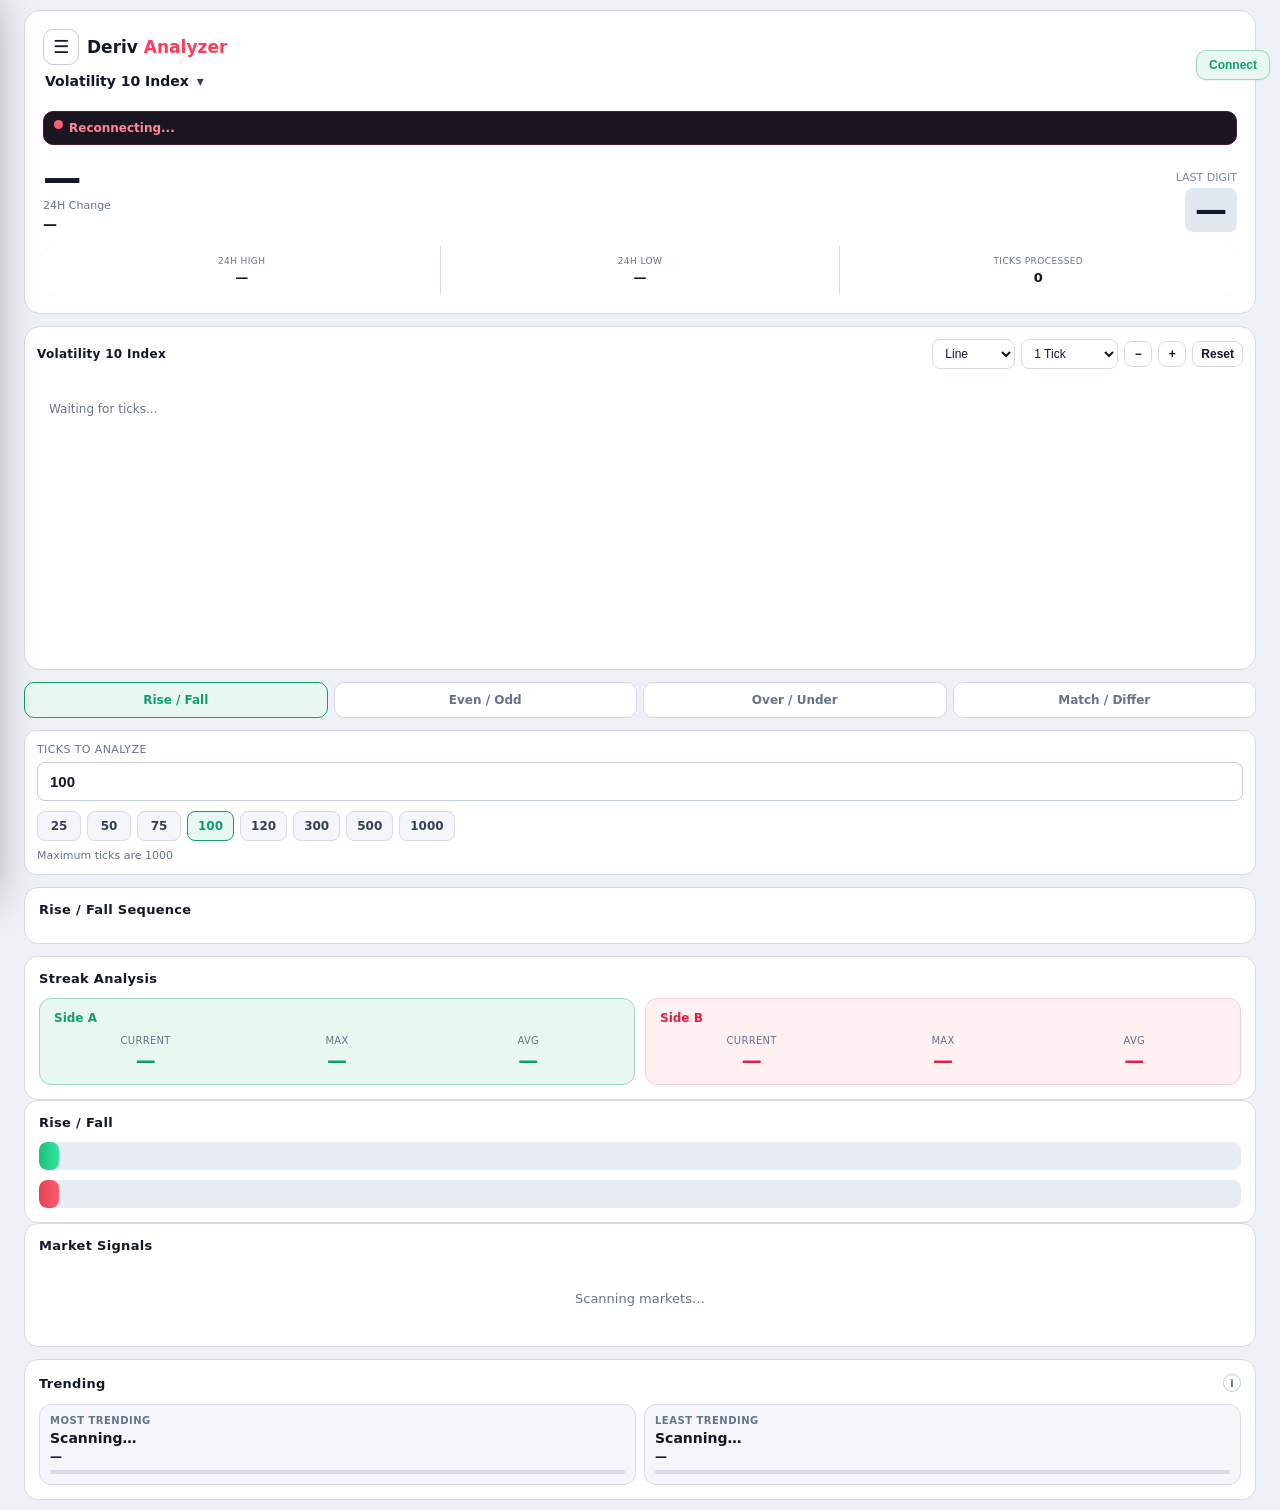
==== commit f72575fb: "Deriv Analyzer v5.2.0: Trending card on the Signals home page (most / least trending market, trend %" ====
--- a/ats/index.html
+++ b/ats/index.html
@@ -9,7 +9,7 @@
 <meta name="apple-mobile-web-app-status-bar-style" content="black-translucent">
 <meta name="apple-mobile-web-app-title" content="ATS">
 <meta name="application-name" content="Deriv Analyzer">
-<meta name="app-version" content="5.0.0">
+<meta name="app-version" content="5.2.0">
 <title>Deriv Analyzer</title>
 <link rel="manifest" href="manifest.json">
 <link rel="icon" type="image/png" sizes="32x32" href="icons/favicon-32.png">
@@ -1134,6 +1134,15 @@
 .adb-panel .rf-row{grid-template-columns:1fr 1fr}
 .rf-seg.adb-sig button.active[data-v="with"]{background:var(--green-bg);color:var(--green)}
 .rf-field input:disabled,.rf-field select:disabled{opacity:.6}
+.adb-lab{display:flex !important;align-items:center;justify-content:space-between;gap:6px}
+.adb-auto{display:inline-flex;align-items:center;gap:4px;text-transform:none;letter-spacing:0;font-size:10px;font-weight:700;color:var(--muted);cursor:pointer}
+.adb-auto input{appearance:none;-webkit-appearance:none;width:24px;height:14px;border-radius:8px;background:var(--line2);position:relative;margin:0;cursor:pointer;transition:background .2s;padding:0;border:0}
+.adb-auto input::after{content:"";position:absolute;top:2px;left:2px;width:10px;height:10px;border-radius:50%;background:#fff;transition:transform .2s}
+.adb-auto input:checked{background:var(--green)}.adb-auto input:checked::after{transform:translateX(10px)}
+.adb-auto input:checked+span{color:var(--green)}
+.adb-tgt{display:grid !important;grid-template-columns:1fr 1fr;gap:6px}
+.adb-tgt input{width:100% !important;min-width:0}
+.adb-off{opacity:.45}
 </style>
 </head>
 <body class="theme-dark">
@@ -7839,7 +7848,7 @@
   </div>
 </div>
 
-<script src="analyzer-bots.js?v=1"></script>
+<script src="analyzer-bots.js?v=4"></script>
 <script src="shell.js?v=1"></script>
 </body>
 </html>
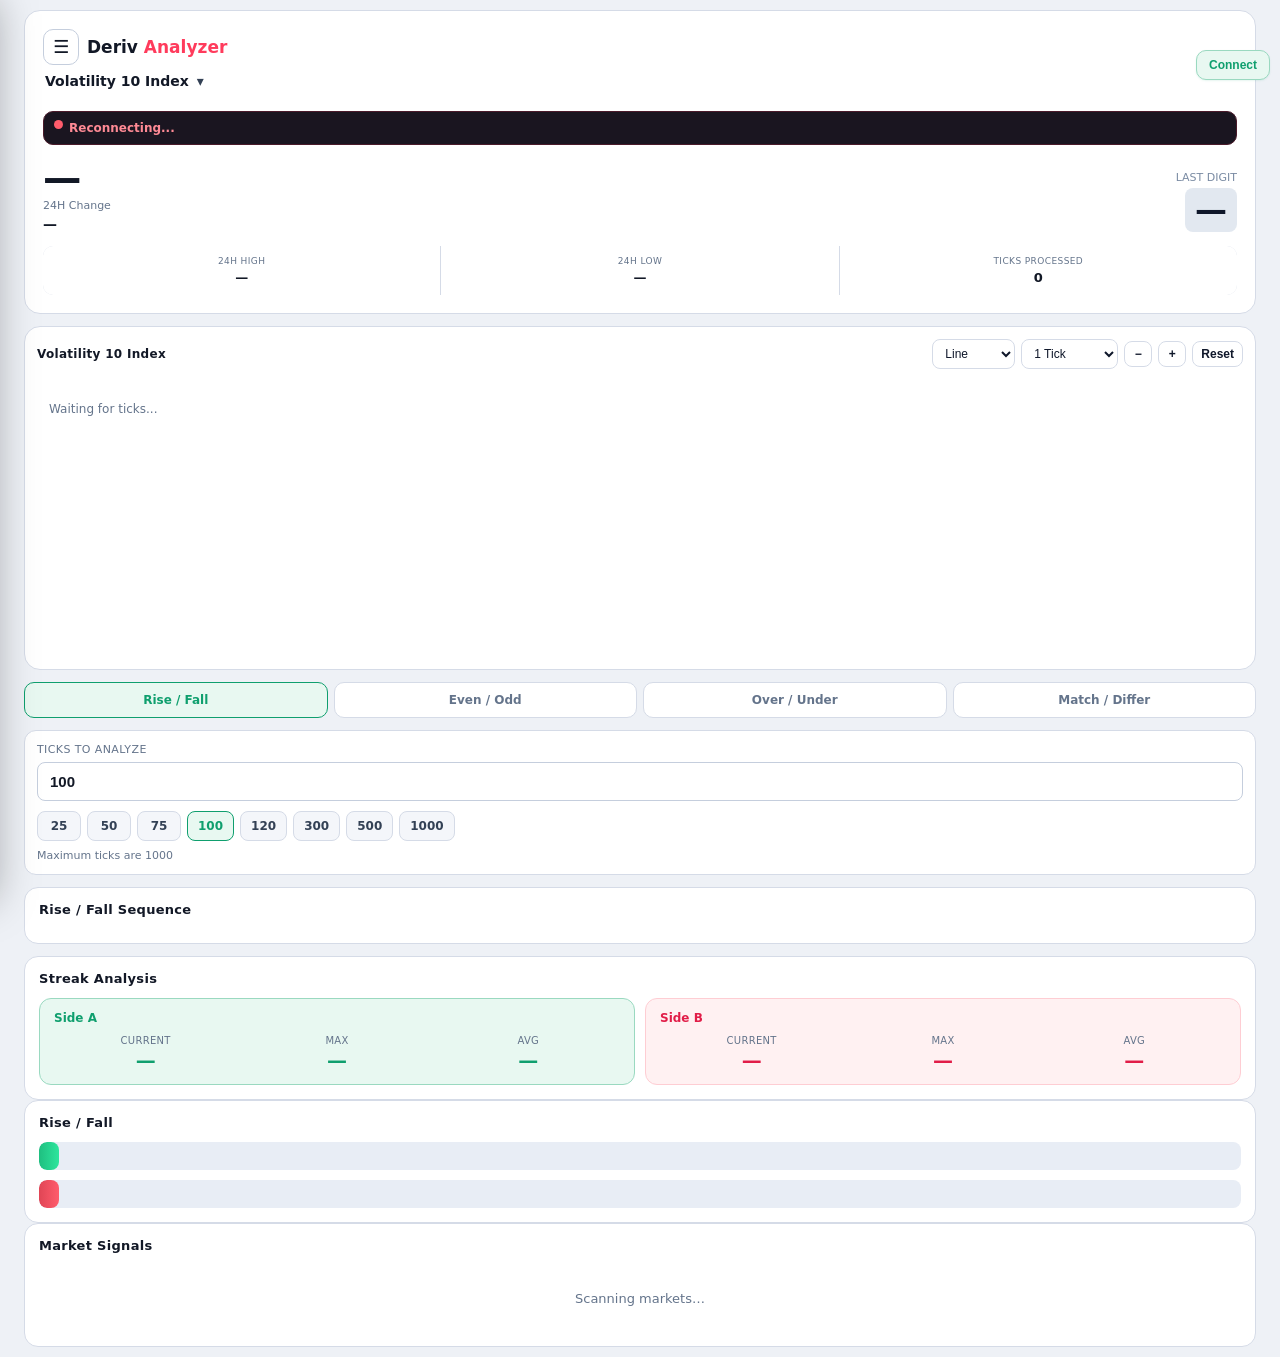
==== commit 20ed52c9: "Deriv Analyzer v5.3.1: Most Trending and Least Trending are now two Market Signals rows (same style " ====
--- a/ats/index.html
+++ b/ats/index.html
@@ -9,7 +9,7 @@
 <meta name="apple-mobile-web-app-status-bar-style" content="black-translucent">
 <meta name="apple-mobile-web-app-title" content="ATS">
 <meta name="application-name" content="Deriv Analyzer">
-<meta name="app-version" content="5.2.0">
+<meta name="app-version" content="5.3.1">
 <title>Deriv Analyzer</title>
 <link rel="manifest" href="manifest.json">
 <link rel="icon" type="image/png" sizes="32x32" href="icons/favicon-32.png">
@@ -348,6 +348,12 @@
 .sig-row-inner.t-under::before{background:#67e8f9}
 .sig-row-inner.t-most::before{background:#34d399}
 .sig-row-inner.t-least::before{background:#fb7185}
+.sig-row-inner.t-trending::before{background:#818cf8}
+.sig-row-inner.t-ranging::before{background:#94a3b8}
+.sig-pct.indigo{color:#4f46e5;border-color:#c7d2fe}
+.sig-pct.slate{color:#475569;border-color:#cbd5e1}
+body.theme-dark .sig-pct.indigo{color:#a5b4fc;border-color:#2a2a4a}
+body.theme-dark .sig-pct.slate{color:#94a3b8;border-color:#2a3344}
 .sig-row-inner.changed{animation:sigPop 1.6s ease}
 @keyframes sigPop{
   0%{ box-shadow:0 0 0 0 rgba(46,229,157,0); transform:scale(1) }
@@ -1628,8 +1634,12 @@
         </div>
       </div>
       <div class="rf-switch-row">
+        <span>Martingale</span>
+        <label class="rf-switch"><input type="checkbox" id="rfMgOn" checked><span class="rf-slider"></span></label>
+      </div>
+      <div class="rf-switch-row">
         <span>Smart Martingale</span>
-        <label class="rf-switch"><input type="checkbox" id="rfSmart"><span class="rf-slider"></span></label>
+        <label class="rf-switch"><input type="checkbox" id="rfSmart" checked><span class="rf-slider"></span></label>
       </div>
       <div class="rf-btns">
         <button type="button" class="rf-btn start" id="rfStart">Start</button>
@@ -1715,8 +1725,12 @@
         </div>
       </div>
       <div class="rf-switch-row">
+        <span>Martingale</span>
+        <label class="rf-switch"><input type="checkbox" id="eoMgOn" checked><span class="rf-slider"></span></label>
+      </div>
+      <div class="rf-switch-row">
         <span>Smart Martingale</span>
-        <label class="rf-switch"><input type="checkbox" id="eoSmart"><span class="rf-slider"></span></label>
+        <label class="rf-switch"><input type="checkbox" id="eoSmart" checked><span class="rf-slider"></span></label>
       </div>
       <div class="rf-btns">
         <button type="button" class="rf-btn start" id="eoStart">Start</button>
@@ -1828,8 +1842,12 @@
         </div>
       </div>
       <div class="rf-switch-row">
+        <span>Martingale</span>
+        <label class="rf-switch"><input type="checkbox" id="ouMgOn" checked><span class="rf-slider"></span></label>
+      </div>
+      <div class="rf-switch-row">
         <span>Smart Martingale</span>
-        <label class="rf-switch"><input type="checkbox" id="ouSmart"><span class="rf-slider"></span></label>
+        <label class="rf-switch"><input type="checkbox" id="ouSmart" checked><span class="rf-slider"></span></label>
       </div>
       <div class="rf-btns">
         <button type="button" class="rf-btn start" id="ouStart">Start</button>
@@ -1936,8 +1954,12 @@
         </div>
       </div>
       <div class="rf-switch-row">
+        <span>Martingale</span>
+        <label class="rf-switch"><input type="checkbox" id="mdMgOn" checked><span class="rf-slider"></span></label>
+      </div>
+      <div class="rf-switch-row">
         <span>Smart Martingale</span>
-        <label class="rf-switch"><input type="checkbox" id="mdSmart"><span class="rf-slider"></span></label>
+        <label class="rf-switch"><input type="checkbox" id="mdSmart" checked><span class="rf-slider"></span></label>
       </div>
       <div class="rf-btns">
         <button type="button" class="rf-btn start" id="mdStart">Start</button>
@@ -3654,6 +3676,14 @@
 }
 
 // Same math as the main analyze() function so percentages match
+function trendOf(prices) {
+  if (!prices || prices.length < 2) return { er: 0, dir: 0 };
+  let path = 0;
+  for (let i = 1; i < prices.length; i++) path += Math.abs(prices[i] - prices[i - 1]);
+  const net = prices[prices.length - 1] - prices[0];
+  return { er: path > 0 ? Math.abs(net) / path : 0, dir: net >= 0 ? 1 : -1 };
+}
+
 function statsFromPrices(name, priceList, digitList) {
   const n = digitList.length;
   if (n < 2) return null;
@@ -3699,7 +3729,8 @@
     mostPct: (freq[mostD] / n) * 100,
     leastDigit: leastD,
     leastPct: (freq[leastD] / n) * 100,
-    even, odd, over, under, rise, fall
+    even, odd, over, under, rise, fall,
+    ...trendOf(priceList)
   };
 }
 
@@ -3771,7 +3802,8 @@
     mostPct: (freq[mostD] / n) * 100,
     leastDigit: leastD,
     leastPct: (freq[leastD] / n) * 100,
-    even, odd, over, under, rise, fall
+    even, odd, over, under, rise, fall,
+    ...trendOf(priceList)
   };
 }
 
@@ -3852,6 +3884,9 @@
   };
   const bestOver = digitResults.length ? digitResults.reduce((a, b) => calcHomePct(b, true) > calcHomePct(a, true) ? b : a) : null;
   const bestUnder = digitResults.length ? digitResults.reduce((a, b) => calcHomePct(b, false) > calcHomePct(a, false) ? b : a) : null;
+  const withEr = scanResults.filter(r => r && r.er != null);
+  const bestTrend = withEr.length ? withEr.reduce((a, b) => (b.er > a.er ? b : a)) : null;
+  const leastTrend = withEr.length ? withEr.reduce((a, b) => (b.er < a.er ? b : a)) : null;
   const bestMost = bestDigit("mostPct");
   const bestLeast = digitResults.length ? digitResults.reduce((a, b) => (b.leastPct < a.leastPct ? b : a)) : scanResults[0];
 
@@ -3863,7 +3898,9 @@
     { id: "over", type: "over", pctCls: "purple", label: "Most Over " + overVal, market: bestOver ? bestOver.name : "—", pct: bestOver ? calcHomePct(bestOver, true).toFixed(1) + "%" : "—" },
     { id: "under", type: "under", pctCls: "cyan", label: "Most Under " + underVal, market: bestUnder ? bestUnder.name : "—", pct: bestUnder ? calcHomePct(bestUnder, false).toFixed(1) + "%" : "—" },
     { id: "most", type: "most", pctCls: "up", label: "Most Occurring Digit", market: bestMost.name, pct: "D" + bestMost.mostDigit + " · " + bestMost.mostPct.toFixed(1) + "%" },
-    { id: "least", type: "least", pctCls: "down", label: "Least Occurring Digit", market: bestLeast.name, pct: "D" + bestLeast.leastDigit + " · " + bestLeast.leastPct.toFixed(1) + "%" }
+    { id: "least", type: "least", pctCls: "down", label: "Least Occurring Digit", market: bestLeast.name, pct: "D" + bestLeast.leastDigit + " · " + bestLeast.leastPct.toFixed(1) + "%" },
+    { id: "trending", type: "trending", pctCls: "indigo", label: "Most Trending", market: bestTrend ? bestTrend.name : "—", pct: bestTrend ? (bestTrend.er * 100).toFixed(1) + "%" : "—" },
+    { id: "ranging", type: "ranging", pctCls: "slate", label: "Least Trending", market: leastTrend ? leastTrend.name : "—", pct: leastTrend ? (leastTrend.er * 100).toFixed(1) + "%" : "—" }
   ];
 
   grid.innerHTML = cards.map(c => {
@@ -7848,7 +7885,7 @@
   </div>
 </div>
 
-<script src="analyzer-bots.js?v=4"></script>
+<script src="analyzer-bots.js?v=6"></script>
 <script src="shell.js?v=1"></script>
 </body>
 </html>
